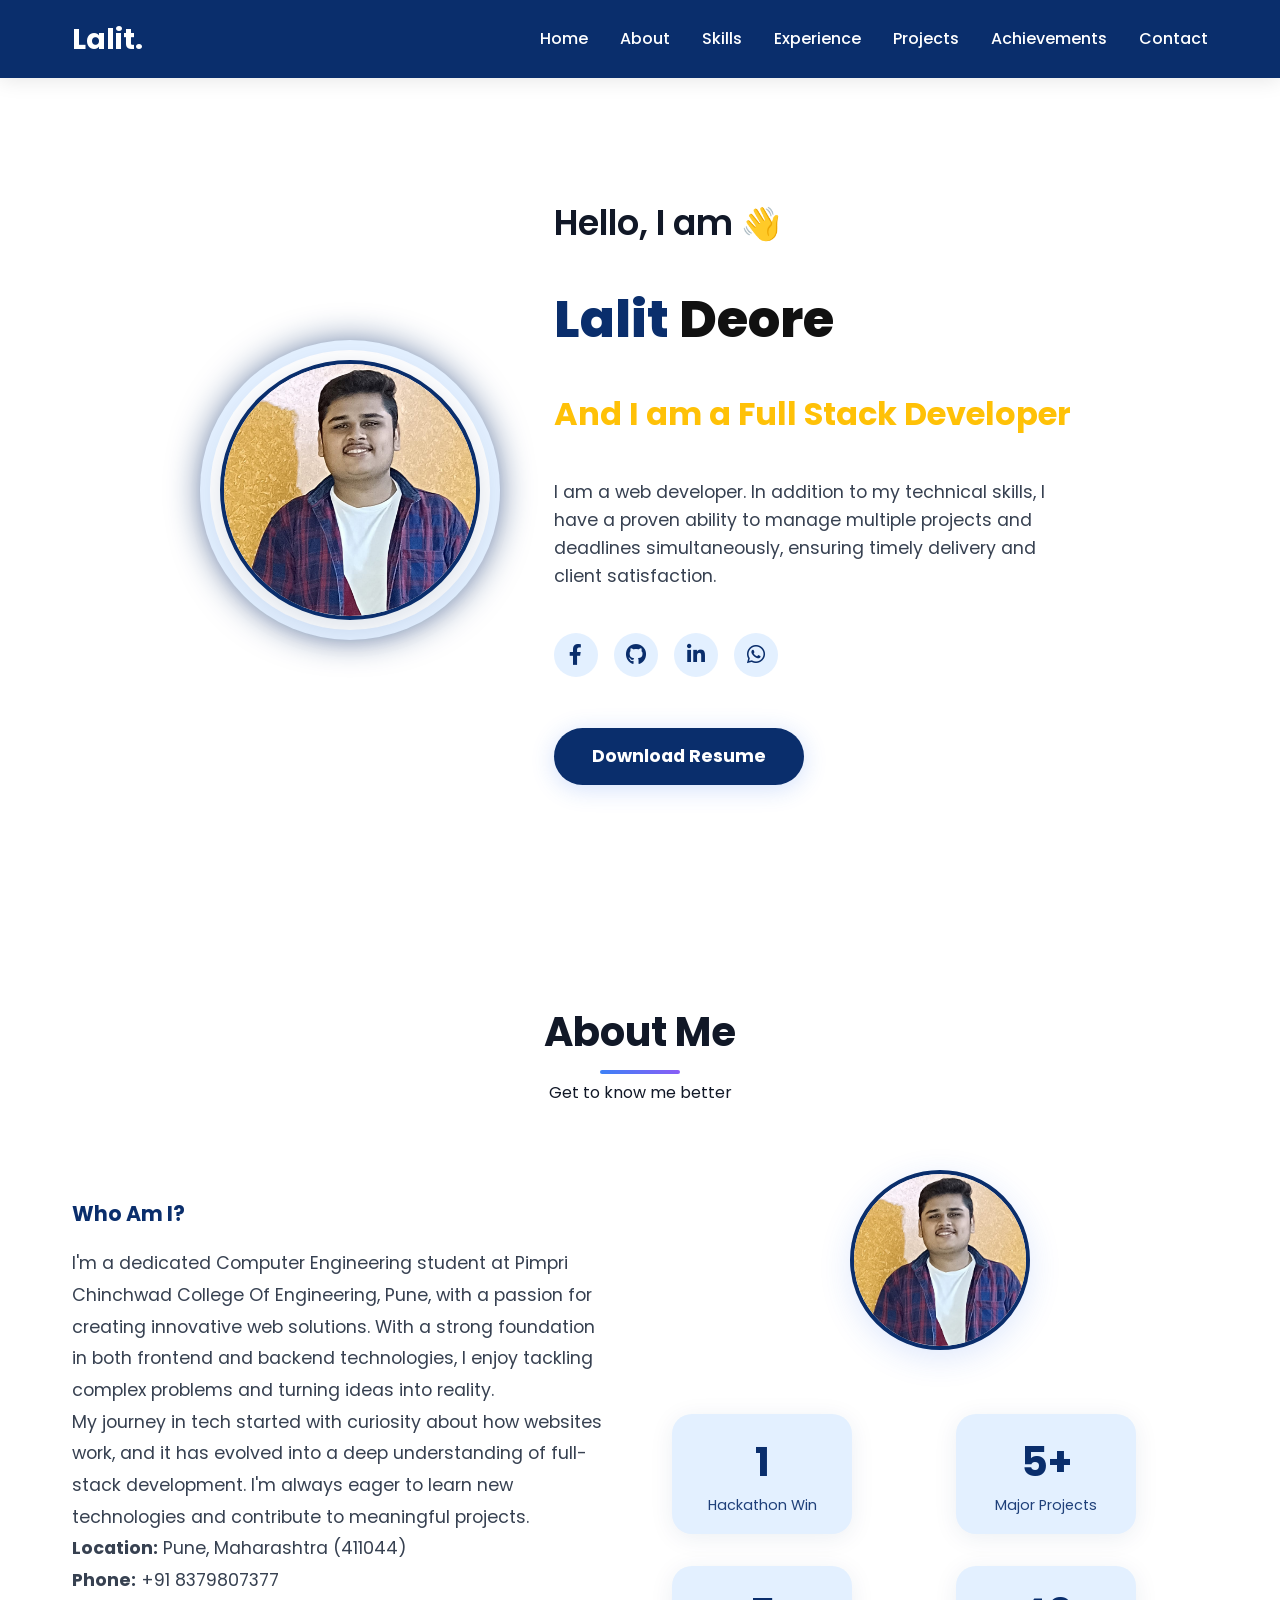
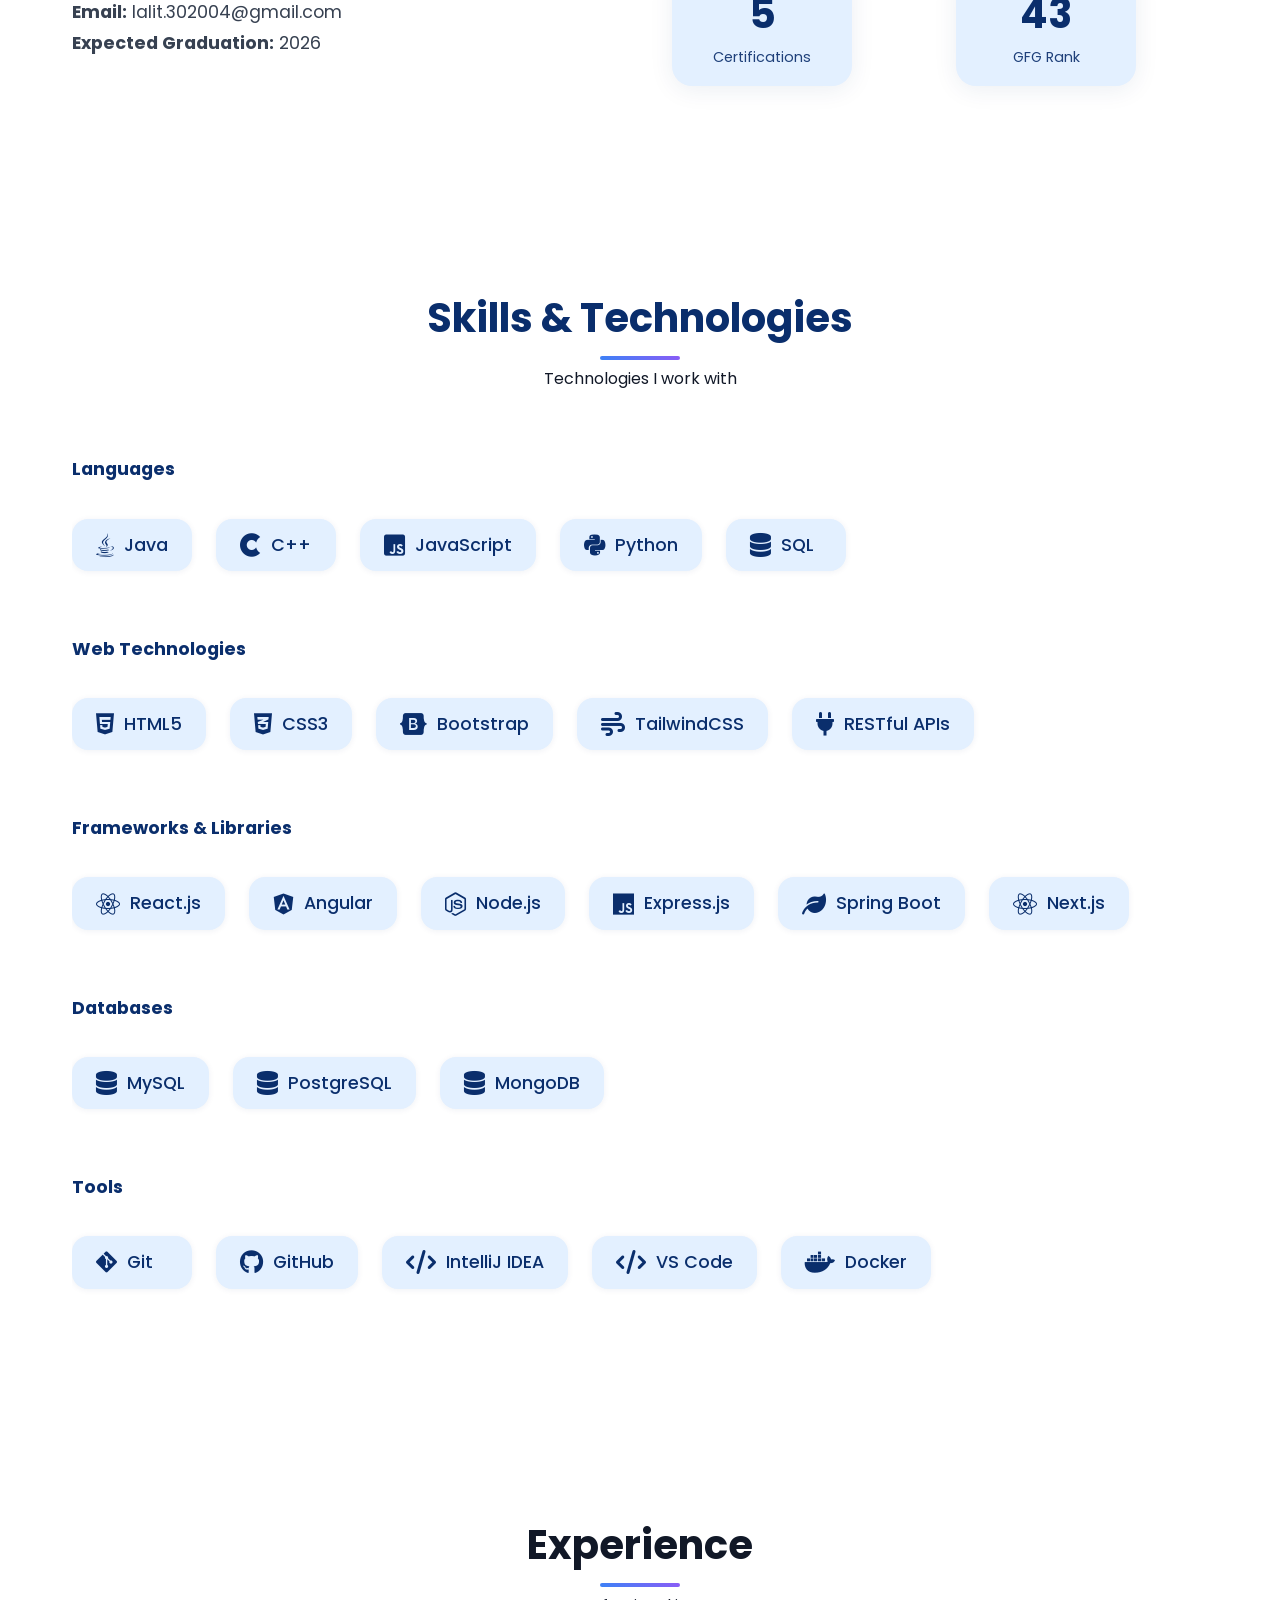
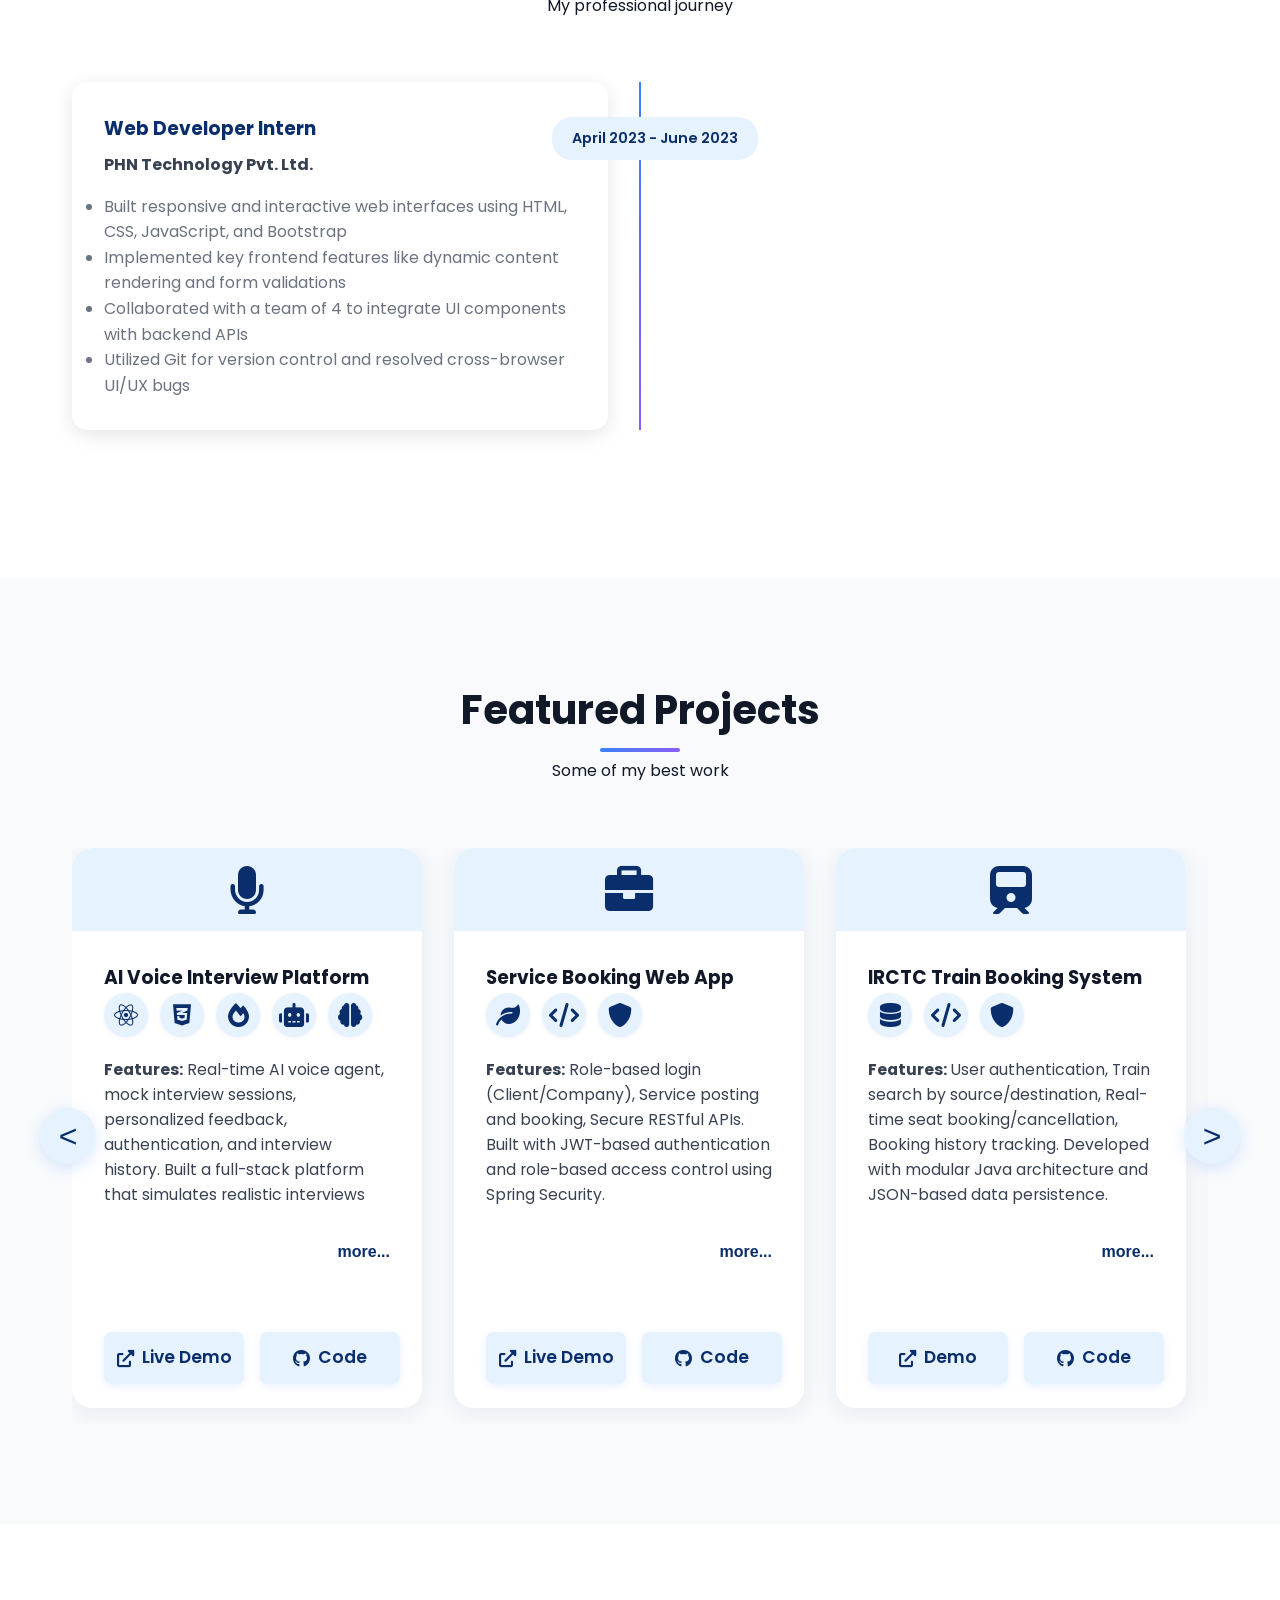
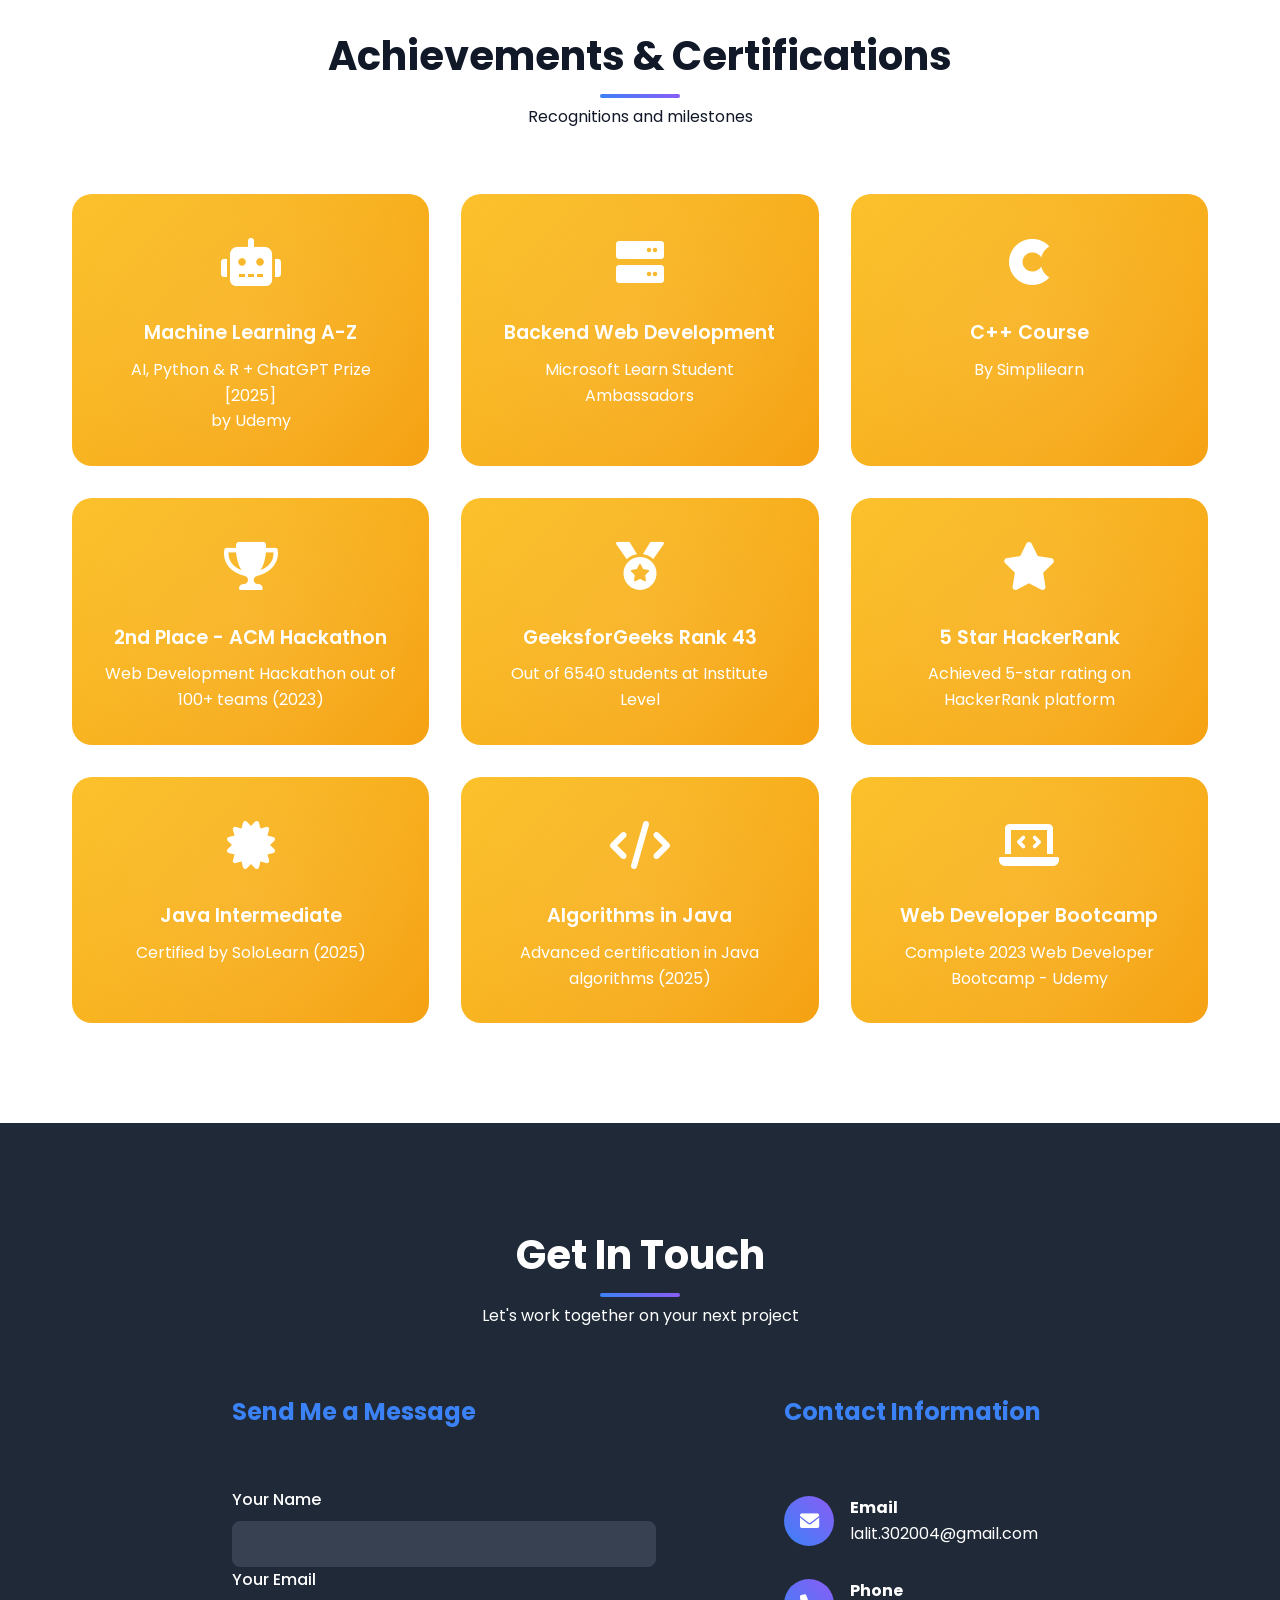
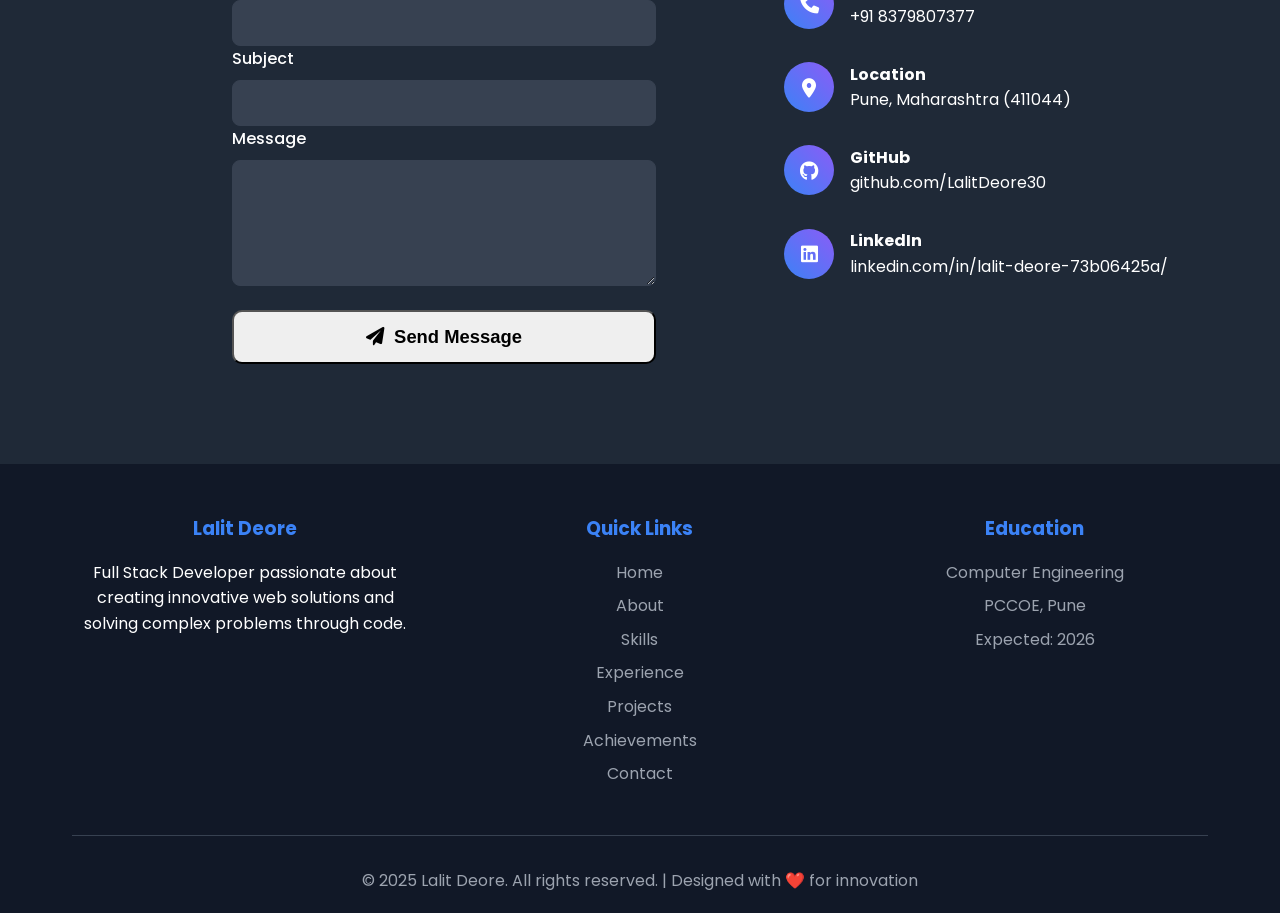
==== index.html @ 50da19d0 "Update index.html" ====
<!DOCTYPE html>
<html lang="en">
<head>
    <meta charset="UTF-8">
    <meta name="viewport" content="width=device-width, initial-scale=1.0">
    <title>Lalit Deore - Full Stack Developer</title>
    <link href="https://cdnjs.cloudflare.com/ajax/libs/font-awesome/6.0.0/css/all.min.css" rel="stylesheet">
    <link href="https://fonts.googleapis.com/css2?family=Poppins:wght@300;400;500;600;700&display=swap" rel="stylesheet">
    <style>
        :root {
            --primary-blue: #0a2e6c;
            --accent-gold: #FFC107;
            --bg-white: #fff;
            --text-dark: #111827;
            --text-gray: #374151;
            --card-shadow: 0 4px 24px rgba(10,46,108,0.08);
        }
        * {
            margin: 0;
            padding: 0;
            box-sizing: border-box;
        }

        body {
            font-family: 'Poppins', sans-serif;
            line-height: 1.6;
            background: var(--bg-white);
            min-height: 100vh;
            color: var(--text-dark);
        }

        /* Header & Navigation */
        .navbar {
            position: fixed;
            top: 0;
            width: 100vw !important;
            background: var(--primary-blue);
            backdrop-filter: blur(10px);
            z-index: 1000 !important;
            transition: all 0.3s ease;
            box-shadow: 0 2px 20px rgba(0,0,0,0.1);
            left: 0 !important;
            margin: 0 !important;
            padding: 0 !important;
        }

        .nav-container {
            max-width: 1200px;
            margin: 0 auto;
            padding: 1rem 2rem;
            display: flex;
            justify-content: space-between;
            align-items: center;
        }

        .logo {
            font-size: 1.8rem;
            font-weight: 700;
            color: var(--bg-white);
            text-decoration: none;
            transition: all 0.3s ease;
        }

        .logo:hover {
            transform: scale(1.05);
        }

        .nav-links {
            display: flex;
            list-style: none;
            gap: 2rem;
        }

        .nav-links a {
            text-decoration: none;
            color: var(--bg-white);
            font-weight: 500;
            transition: all 0.3s ease;
            position: relative;
        }

        .nav-links a:hover {
            color: var(--accent-gold);
        }

        .nav-links a::after {
            content: '';
            position: absolute;
            width: 0;
            height: 2px;
            bottom: -5px;
            left: 0;
            background: var(--accent-gold);
            transition: width 0.3s ease;
        }

        .nav-links a:hover::after {
            width: 100%;
        }

        .hamburger {
            display: none;
            flex-direction: column;
            cursor: pointer;
            gap: 4px;
            z-index: 1100 !important;
        }

        .hamburger span {
            width: 25px;
            height: 3px;
            background: var(--bg-white);
            transition: 0.3s;
        }

        /* Hero Section */
        .hero {
            background: var(--bg-white);
            min-height: 100vh;
            display: flex;
            align-items: center;
            justify-content: center;
            padding-top: 80px;
        }

        .hero-container {
            max-width: 1200px;
            margin: 0 auto;
            padding: 2rem;
            display: flex;
            flex-direction: row;
            gap: 4rem;
            align-items: center;
            justify-content: center;
        }

        .hero-img-glow {
            background: #fff;
            border-radius: 50%;
            box-shadow: 0 0 0 10px #e3f0ff, 0 0 40px 0 var(--primary-blue);
            padding: 10px;
            display: flex;
            align-items: center;
            justify-content: center;
        }

        .hero-img-glow img {
            width: 260px;
            height: 260px;
            border-radius: 50%;
            object-fit: cover;
            box-shadow: 0 8px 32px rgba(10,46,108,0.15);
            border: 4px solid var(--primary-blue);
            background: #fff;
        }

        .hero-content {
            min-width: 320px;
            max-width: 600px;
            display: flex;
            flex-direction: column;
            align-items: flex-start;
            justify-content: center;
            gap: 1.2rem;
        }

        .hero-content h2 {
            font-size: 2.2rem;
            font-weight: 600;
            color: var(--text-dark);
            margin-bottom: 0.5rem;
        }

        .hero-content h1 {
            font-size: 3.2rem;
            font-weight: 800;
            margin-bottom: 0.5rem;
            color: var(--primary-blue);
        }

        .hero-content .hero-role {
            font-size: 2rem;
            font-weight: 700;
            margin-bottom: 1.2rem;
            color: #FFC107;
            min-height: 2.5rem;
        }

        .hero-content p {
            font-size: 1.1rem;
            color: var(--text-gray);
            margin-bottom: 1.5rem;
            max-width: 500px;
        }

        .hero-social {
            display: flex;
            gap: 1rem;
            margin-bottom: 1.5rem;
        }

        .hero-social a {
            color: var(--primary-blue);
            background: #e3f0ff;
            border-radius: 50%;
            width: 44px;
            height: 44px;
            display: flex;
            align-items: center;
            justify-content: center;
            font-size: 1.3rem;
            transition: background 0.2s;
            text-decoration: none;
        }

        .hero-social a:hover {
            background: var(--accent-gold);
            color: var(--primary-blue);
        }

        .hero-content .resume-btn {
            display: inline-block;
            background: var(--primary-blue);
            color: #fff;
            font-weight: 700;
            font-size: 1.1rem;
            padding: 14px 38px;
            border-radius: 32px;
            box-shadow: 0 4px 24px #2563eb33;
            text-decoration: none;
            transition: background 0.2s;
            margin-top: 0.5rem;
        }

        .hero-content .resume-btn:hover {
            background: var(--accent-gold);
            color: var(--primary-blue);
        }

        @media (max-width: 900px) {
            .hero-container {
                flex-direction: column;
                gap: 2rem;
                padding-top: 100px;
                align-items: center;
            }
            .hero-img-glow img {
                width: 180px;
                height: 180px;
            }
            .hero-content {
            align-items: center;
                text-align: center;
            }
            .hero-content h1 {
                font-size: 2.2rem;
            }
        }

        /* About Section */
        .about {
            background: var(--bg-white);
            padding: 100px 0;
            position: relative;
        }

        .container {
            max-width: 1200px;
            margin: 0 auto;
            padding: 0 2rem;
        }

        .section-title {
            text-align: center;
            margin-bottom: 4rem;
        }

        .section-title h2 {
            font-size: 2.5rem;
            color: var(--text-dark);
            margin-bottom: 1rem;
            position: relative;
        }

        .section-title h2::after {
            content: '';
            width: 80px;
            height: 4px;
            background: linear-gradient(45deg, #3b82f6, #8b5cf6);
            position: absolute;
            bottom: -10px;
            left: 50%;
            transform: translateX(-50%);
            border-radius: 2px;
        }

        .about-grid {
            display: grid;
            grid-template-columns: 1fr 1fr;
            gap: 4rem;
            align-items: center;
        }

        .about-text {
            font-size: 1.1rem;
            line-height: 1.8;
            color: var(--text-gray);
        }

        .about-stats {
            display: grid;
            grid-template-columns: repeat(2, 1fr);
            gap: 2rem;
        }

        .stat-card {
            background: linear-gradient(135deg, #667eea 0%, #764ba2 100%);
            padding: 2rem;
            border-radius: 15px;
            color: white;
            text-align: center;
            transition: all 0.3s ease;
        }

        .stat-card:hover {
            transform: translateY(-5px);
            box-shadow: 0 15px 30px rgba(0,0,0,0.2);
        }

        .stat-number {
            font-size: 2.5rem;
            font-weight: 700;
            display: block;
        }

        .stat-label {
            font-size: 0.9rem;
            opacity: 0.9;
        }

        /* Skills Section */
        .skills {
            background: #f8fafc;
            padding: 100px 0;
        }

        .skills-grid {
            display: grid;
            grid-template-columns: repeat(auto-fit, minmax(250px, 1fr));
            gap: 2rem;
            margin-top: 3rem;
        }

        .skill-category {
            background: white;
            padding: 2rem;
            border-radius: 15px;
            box-shadow: 0 5px 20px rgba(0,0,0,0.08);
            transition: all 0.3s ease;
        }

        .skill-category:hover {
            transform: translateY(-5px);
            box-shadow: 0 15px 40px rgba(0,0,0,0.12);
        }

        .skill-category h3 {
            color: var(--primary-blue);
            margin-bottom: 1.5rem;
            font-size: 1.3rem;
            display: flex;
            align-items: center;
            gap: 10px;
        }

        .skill-list {
            display: flex;
            flex-wrap: wrap;
            gap: 8px;
        }

        .skill-tag {
            background: linear-gradient(135deg, #667eea 0%, #764ba2 100%);
            color: white;
            padding: 8px 16px;
            border-radius: 20px;
            font-size: 0.9rem;
            font-weight: 500;
        }

        /* Experience Section */
        .experience {
            background: var(--bg-white);
            padding: 100px 0;
        }

        .timeline {
            position: relative;
            margin-top: 3rem;
        }

        .timeline::before {
            content: '';
            position: absolute;
            left: 50%;
            top: 0;
            bottom: 0;
            width: 2px;
            background: linear-gradient(to bottom, #3b82f6, #8b5cf6);
            transform: translateX(-50%);
        }

        .timeline-item {
            position: relative;
            margin-bottom: 3rem;
            width: calc(50% - 2rem);
        }

        .timeline-item:nth-child(odd) {
            left: 0;
            text-align: right;
        }

        .timeline-item:nth-child(even) {
            left: calc(50% + 2rem);
        }

        .timeline-content {
            background: var(--bg-white);
            padding: 2rem;
            border-radius: 15px;
            box-shadow: 0 5px 20px rgba(0,0,0,0.1);
            position: relative;
            transition: all 0.3s ease;
        }

        .timeline-content:hover {
            transform: translateY(-5px);
            box-shadow: 0 15px 40px rgba(0,0,0,0.15);
        }

        .timeline-date {
            position: absolute;
            top: 2.2rem;
            transform: none;
            z-index: 1;
            background: #e6f2fd;
            color: var(--primary-blue);
            padding: 10px 20px;
            border-radius: 20px;
            font-weight: 600;
            font-size: 0.9rem;
            white-space: nowrap;
        }

        .timeline-item:nth-child(odd) .timeline-date {
            right: -150px;
        }

        .timeline-item:nth-child(even) .timeline-date {
            left: -150px;
        }

        /* Projects Section */
        .projects {
            background: #f8fafc;
            padding: 100px 0;
        }

        .projects-carousel {
            position: relative;
            margin-top: 3rem;
        }

        .project-cards {
            display: flex;
            gap: 2rem;
            overflow-x: auto;
            scroll-snap-type: x mandatory;
            padding-bottom: 1rem;
            align-items: stretch;
            scrollbar-width: thin;
        }
        .project-card, .card {
            display: inline-flex;
            vertical-align: top;
        }
        .project-card {
            min-width: 350px;
            max-width: 350px;
            min-height: 480px;
            max-height: 480px;
            background: #fff;
            border-radius: 20px;
            overflow: hidden;
            box-shadow: var(--card-shadow);
            transition: all 0.3s ease;
            scroll-snap-align: start;
            display: flex;
            flex-direction: column;
            justify-content: flex-start;
            align-items: stretch;
        }
        .project-header {
            background: #e3f0ff;
            display: flex;
            align-items: center;
            justify-content: center;
            height: 90px;
            width: 100%;
        }
        .project-header i {
            font-size: 3rem;
            color: #0a2e6c;
        }
        .project-content {
            flex: 1;
            padding: 2rem 2rem 1.5rem 2rem;
            display: flex;
            flex-direction: column;
            justify-content: flex-start;
        }
        .project-content h3 {
            color: #111827;
            margin-bottom: 1rem;
            font-size: 1.3rem;
            font-weight: 700;
        }
        .project-tech {
            display: flex;
            flex-wrap: wrap;
            gap: 8px;
            margin-bottom: 1rem;
        }
        .tech-tag {
            background: #e6f2fd ;
            color: var(--primary-blue);;
            padding: 6px 16px;
            border-radius: 12px;
            font-size: 0.95rem;
            font-weight: 500;
            display: flex;
            align-items: center;
            gap: 6px;
            border: none;
        }
        .project-features {
            color: #374151;
            font-size: 0.98rem;
            line-height: 1.6;
            margin-bottom: 1.5rem;
        }
        .project-links {
            display: flex;
            gap: 1rem;
            margin-top: auto;
        }
        .project-link {
            min-width: 140px !important;
            text-align: center !important;
            justify-content: center !important;
            padding: 12px 0 !important;
            font-size: 1.08rem !important;
            background: #e6f2fd;
            color: var(--primary-blue);
            text-decoration: none;
            border-radius: 8px;
            font-size: 1rem;
            font-weight: 600;
            display: flex;
            align-items: center;
            gap: 8px;
            border: none;
            box-shadow: 0 2px 8px #4f8cff22;
            transition: background 0.2s, color 0.2s;
        }
        .project-link:hover {
            background: linear-gradient(90deg, #8f5cff 0%, #4f8cff 100%);
            color: #fff;
        }
        .carousel-btn {
            position: absolute;
            top: 50%;
            transform: translateY(-50%);
            background: #e6f2fd;
            color: var(--primary-blue);
            border: none;
            border-radius: 50%;
            width: 56px;
            height: 56px;
            font-size: 2rem;
            cursor: pointer;
            z-index: 2;
            box-shadow: 0 4px 16px #4f8cff33;
            transition: background 0.2s, color 0.2s, box-shadow 0.2s;
            display: flex;
            align-items: center;
            justify-content: center;
        }
        .carousel-btn.left {
            left: -32px;
        }
        .carousel-btn.right {
            right: -32px;
        }
        .carousel-btn:hover {
            background: linear-gradient(90deg, #8f5cff 0%, #4f8cff 100%);
            color: #fff;
            box-shadow: 0 8px 24px #4f8cff44;
        }
        /* Achievements Section */
        .achievements {
            background: var(--bg-white);
            padding: 100px 0;
        }

        .achievements-grid {
            display: grid;
            grid-template-columns: repeat(auto-fit, minmax(300px, 1fr));
            gap: 2rem;
            margin-top: 3rem;
        }

        .achievement-card {
            background: linear-gradient(135deg, #fbbf24, #f59e0b);
            padding: 2rem;
            border-radius: 20px;
            color: white;
            text-align: center;
            transition: all 0.3s ease;
            position: relative;
            overflow: hidden;
        }

        .achievement-card::before {
            content: '';
            position: absolute;
            top: -50%;
            left: -50%;
            width: 200%;
            height: 200%;
            background: radial-gradient(circle, rgba(255,255,255,0.1) 0%, transparent 70%);
            animation: shimmer 3s infinite;
        }

        .achievement-card:hover {
            transform: translateY(-10px);
            box-shadow: 0 20px 40px rgba(0,0,0,0.2);
        }

        .achievement-icon {
            font-size: 3rem;
            margin-bottom: 1rem;
        }

        .achievement-title {
            font-size: 1.2rem;
            font-weight: 600;
            margin-bottom: 0.5rem;
        }

        /* Contact Section */
        .contact {
            background: #1f2937;
            padding: 100px 0;
            color: white;
        }

        .contact-grid {
            display: grid;
            grid-template-columns: 1fr 1fr;
            gap: 8rem;
            margin-top: 3rem;
            margin-left: 10rem;
        }

        .contact-info {
            display: flex;
            flex-direction: column;
            gap: 2rem;
        }

        .contact-item {
            display: flex;
            align-items: center;
            gap: 1rem;
        }

        .contact-icon {
            width: 50px;
            height: 50px;
            background: linear-gradient(45deg, #3b82f6, #8b5cf6);
            border-radius: 50%;
            display: flex;
            align-items: center;
            justify-content: center;
            font-size: 1.2rem;
        }

        .contact-form {
            display: flex;
            flex-direction: column;
            gap: 1.5rem;
        }

        .form-group {
            display: flex;
            flex-direction: column;
            gap: 0.5rem;
        }

        .form-group label {
            font-weight: 500;
        }

        .form-group input,
        .form-group textarea {
            padding: 12px 16px;
            border: 1px solid #374151;
            border-radius: 8px;
            background: #374151;
            color: white;
            font-family: inherit;
        }

        .form-group input:focus,
        .form-group textarea:focus {
            outline: none;
            border-color: #3b82f6;
        }

        /* Footer */
        .footer {
            background: #111827;
            padding: 50px 0 20px;
            color: white;
            text-align: center;
        }

        .footer-content {
            display: grid;
            grid-template-columns: repeat(auto-fit, minmax(250px, 1fr));
            gap: 3rem;
            margin-bottom: 3rem;
        }

        .footer-section h3 {
            margin-bottom: 1rem;
            color: #3b82f6;
        }

        .footer-links {
            display: flex;
            flex-direction: column;
            gap: 0.5rem;
        }

        .footer-links a {
            color: #9ca3af;
            text-decoration: none;
            transition: color 0.3s ease;
        }

        .footer-links a:hover {
            color: #3b82f6;
        }

        .footer-bottom {
            border-top: 1px solid #374151;
            padding-top: 2rem;
            color: #9ca3af;
        }

        /* Animations */
        @keyframes slideInLeft {
            from {
                opacity: 0;
                transform: translateX(-100px);
            }
            to {
                opacity: 1;
                transform: translateX(0);
            }
        }

        @keyframes slideInRight {
            from {
                opacity: 0;
                transform: translateX(100px);
            }
            to {
                opacity: 1;
                transform: translateX(0);
            }
        }

        @keyframes float {
            0%, 100% { transform: translateY(0px); }
            50% { transform: translateY(-20px); }
        }

        @keyframes shimmer {
            0% { transform: translateX(-100%); }
            100% { transform: translateX(100%); }
        }

        /* Responsive Design */
        @media (max-width: 768px) {
            /* Contact section: form above and below info */
            .contact-grid {
                display: flex ;
                flex-direction: column ;
                gap: 2rem ;
                margin-left: 0rem;
            }
            .contact-form {
                order: 1;
            }
            .contact-info {
                order: 2;
            }
            .contact-form:last-child {
                order: 3;
            }
            /* Achievements/certifications: swipeable carousel, one card visible, no auto-scroll */
            .achievements-grid {
                overflow-x: auto !important;
                scroll-snap-type: x mandatory !important;
                -webkit-overflow-scrolling: touch !important;
                animation: none !important;
                justify-content: center !important;
                padding-left: 7.5vw !important;
                padding-right: 7.5vw !important;
            }
            .achievement-card {
                min-width: 85vw !important;
                max-width: 85vw !important;
                min-height: 440px !important;
                max-height: 600px !important;
                margin-right: 0 !important;
                white-space: normal !important;
                word-break: break-word !important;
                display: flex !important;
                flex-direction: column !important;
                justify-content: center !important;
                align-items: center !important;
                scroll-snap-align: center !important;
            }
            .achievement-card:last-child {
                margin-right: 0 !important;
            }
            .achievements-carousel-btn {
                display: flex !important;
                position: absolute !important;
                top: 50% !important;
                transform: translateY(-50%) !important;
                background: #e6f2fd !important;
                color: var(--primary-blue) !important;
                border: none !important;
                border-radius: 50% !important;
                width: 48px !important;
                height: 48px !important;
                font-size: 2rem !important;
                cursor: pointer !important;
                z-index: 2 !important;
                box-shadow: 0 4px 16px #4f8cff33 !important;
                align-items: center !important;
                justify-content: center !important;
            }
            .achievements-carousel-btn.left { left: 8px !important; }
            .achievements-carousel-btn.right { right: 8px !important; }
            /* Contact: only one form */
            .contact-form:last-child {
                display: none ;
            }
            /* Skills/tech stack: badges wrap, no carousel, no overlap, clean style */
            .skills .container > div {
                display: block ;
            }
            .techstack-row {
                display: grid !important;
                grid-template-columns: repeat(3, 1fr) !important;
                gap: 0.5rem !important;
                padding: 0.5rem 0 !important;
                width: 100% !important;
                overflow-x: unset !important;
                white-space: normal !important;
                justify-content: unset !important;
                align-items: stretch !important;
            }
            .tech-badge {
                min-width: 0 ;
                max-width: 100% ;
                box-sizing: border-box ;
            }
            /* Experience: date above card */
            .timeline-item {
                display: flex ;
                flex-direction: column ;
                align-items: flex-start ;
                width: 100% ;
                left: 0 ;
                text-align: left ;
                margin-bottom: 2rem ;
                position: static ;
            }
            .timeline-date {
                order: 1;
                margin-bottom: 0.5rem ;
                position: static ;
                text-align: left ;
                display: block ;
            }
            .timeline-content {
                order: 2;
                text-align: left ;
                position: static ;
                margin-bottom: 0.5rem ;
                width: 100% ;
            }
            .timeline::before {
                display: none ;
            }
            /* Skills/tech stack: badges wrap, no horizontal scroll */
            .techstack-row {
                display: flex ;
                flex-wrap: wrap ;
                gap: 0.5rem ;
                padding: 0.5rem 0 ;
                width: 100% ;
                overflow-x: visible ;
                white-space: normal ;
            }
            .tech-badge {
                min-width: 90px ;
                max-width: 120px ;
                padding: 8px 10px ;
                font-size: 0.95rem ;
                text-align: center ;
                white-space: nowrap ;
            }
            /* Hide carousel buttons on mobile */
            .carousel-btn {
                display: none ;
            }
            .project-cards, .achievements-grid {
                overflow-x: auto ;
                -webkit-overflow-scrolling: touch;
                scroll-snap-type: x mandatory;
            
            }
            .project-card, .card, .achievement-card {
                min-width: 85vw ;
                max-width: 85vw ;
                display: inline-block ;
                margin-right: 1rem;
                scroll-snap-align: start;
            }
            /* Achievements auto-scroll */
            .achievements-grid {
                animation: achievements-scroll 30s linear infinite;
            }
            @keyframes achievements-scroll {
                0% { transform: translateX(0); }
                100% { transform: translateX(-50%); }
            }
            /* Navbar hamburger */
            .hamburger {
                display: flex ;
            }
            .nav-links {
                position: fixed;
                top: 100%;
                left: 0;
                width: 100%;
                background: #0a2e6c !important;
                color: #fff !important;
                box-shadow: 0 8px 24px rgba(0,0,0,0.18);
                backdrop-filter: blur(10px);
                flex-direction: column;
                padding: 2rem;
                transform: translateY(-100vh);
                transition: transform 0.3s ease;
                z-index: 1001;
            }
            .nav-links.active {
                transform: translateY(0);
            }
            .nav-links a {
                color: #fff !important;
                font-weight: 600;
                font-size: 1.2rem;
                margin-bottom: 1.2rem;
            }
            .nav-links a:hover {
                color: #FFC107 !important;
            }
            .hamburger span {
                background: #fff !important;
            }
            /* Tech stack horizontal scroll */
            .techstack-row {
                overflow-x: auto ;
                flex-wrap: nowrap ;
                gap: 0.7rem;
                padding: 1rem 0;
                scrollbar-width: thin;
            }
            .tech-badge {
                min-width: 70px;
                padding: 8px 10px;
                font-size: 0.95rem;
            }
            .project-card, .card {
                width: 95vw !important;
                min-width: 95vw !important;
                max-width: 95vw !important;
                margin: 0 auto 1.2rem auto !important;
            }
            .container {
                width: 100vw !important;
                max-width: 100vw !important;
                padding: 0 0.5rem !important;
                box-sizing: border-box !important;
            }
            .project-card, .card {
                width: 100% !important;
                min-width: unset !important;
                max-width: 100% !important;
                min-height: 420px !important;
                box-sizing: border-box !important;
                margin: 0 0 1.2rem 0 !important;
                padding: 1.2rem 1rem !important;
            }
            .project-content h3 {
                font-size: 1.1rem !important;
            }
            .project-features, .project-content p {
                font-size: 0.98rem !important;
            }
            .project-link, .btn.btn-primary {
                font-size: 1rem !important;
                padding: 12px 0 !important;
            }
            .project-cards {
                display: flex !important;
                overflow-x: auto !important;
                scroll-snap-type: x mandatory !important;
                -webkit-overflow-scrolling: touch !important;
                gap: 0 !important;
                padding-bottom: 1rem !important;
            }
            .project-card, .card {
                min-width: 100vw !important;
                max-width: 100vw !important;
                width: 100vw !important;
                scroll-snap-align: center !important;
                margin: 0 !important;
                box-sizing: border-box !important;
            }
            .tech-badge {
                white-space: normal !important;
                word-break: break-word !important;
                text-overflow: unset !important;
                height: auto !important;
                line-height: 1.2 !important;
                display: flex !important;
                align-items: center !important;
                justify-content: center !important;
            }
            .achievement-card {
                margin-right: 1.2rem !important;
            }
            .achievement-card:last-child {
                margin-right: 0 !important;
            }
        }

        /* Scroll animations */
        .animate-on-scroll {
            opacity: 0;
            transform: translateY(50px);
            transition: all 0.6s ease;
        }

        .animate-on-scroll.animated {
            opacity: 1;
            transform: translateY(0);
        }
        /* Animated waving hand */
        .wave-hand {
                display: inline-block;
            animation: wave 1.5s infinite;
            transform-origin: 70% 70%;
        }
        @keyframes wave {
            0% { transform: rotate(0deg); }
            10% { transform: rotate(14deg); }
            20% { transform: rotate(-8deg); }
            30% { transform: rotate(14deg); }
            40% { transform: rotate(-4deg); }
            50% { transform: rotate(10deg); }
            60% { transform: rotate(0deg); }
            100% { transform: rotate(0deg); }
        }
        /* Skills Techstack Horizontal */
        .techstack-row {
            display: flex;
            overflow-x: auto;
            gap: 1.5rem;
            padding: 1.5rem 0;
            scrollbar-width: thin;
        }
        .tech-badge {
            display: flex;
            align-items: center;
            gap: 10px;
            background: #f7fafd;
            border-radius: 16px;
            padding: 12px 24px;
            box-shadow: 0 1px 6px #0a2e6c11;
            font-size: 1.1rem;
            font-weight: 500;
            color: var(--primary-blue);
            white-space: nowrap;
            min-width: 120px;
        }
        .tech-badge i {
            font-size: 1.5rem;
        }
        @media (max-width: 900px) {
            .hero {
                flex-direction: column;
                padding-top: 100px;
            }
            .hero-img-glow img {
                width: 180px;
                height: 180px;
            }
            .project-card {
                min-width: 90vw;
                max-width: 90vw;
            }
        }
        @media (max-width: 600px) {
            .techstack-row {
                gap: 0.7rem;
                padding: 1rem 0;
            }
            .tech-badge {
                padding: 8px 12px;
                font-size: 0.95rem;
                min-width: 90px;
            }
        }
        .card-header {
            background: #e6f2fd;
            display: flex;
            align-items: center;
            justify-content: center;
            height: 100px;
            width: 100%;
            border-top-left-radius: 20px;
            border-top-right-radius: 20px;
        }
        .card-header i {
            font-size: 3rem;
            color: #0a2e6c;
        }
        .card-content {
            flex: 1;
            padding: 2rem 2rem 1.5rem 2rem;
            display: flex;
            flex-direction: column;
            justify-content: flex-start;
            position: relative;
        }
        .card {
            min-width: 350px;
            max-width: 350px;
            min-height: 560px;
            max-height: 560px;
            background: #fff;
            border-radius: 20px;
            overflow: hidden;
            box-shadow: var(--card-shadow);
            transition: all 0.3s ease;
            scroll-snap-align: start;
            display: flex;
            flex-direction: column;
            justify-content: flex-start;
            align-items: stretch;
            position: relative;
        }
        .card-content {
            display: flex;
            flex-direction: column;
            flex: 1 1 auto;
            height: 100%;
        }
        .project-tech {
            display: flex;
            flex-wrap: wrap;
            gap: 12px;
            margin-bottom: 1.2rem;
        }
        .tech-icon-circle {
            width: 44px;
            height: 44px;
            background: #e6f2fd;
            border-radius: 50%;
            display: flex;
            align-items: center;
            justify-content: center;
            font-size: 1.5rem;
            color: #0a2e6c;
            box-shadow: 0 1px 4px #0a2e6c11;
            position: relative;
            cursor: pointer;
        }
        .tech-icon-circle:hover .tech-tooltip {
            opacity: 1;
            pointer-events: auto;
            transform: translate(-50%, -120%) scale(1);
        }
        .tech-tooltip {
            position: absolute;
            left: 50%;
            bottom: 100%;
            transform: translate(-50%, -100%) scale(0.95);
            background: #0a2e6c;
            color: #fff;
            padding: 5px 14px;
            border-radius: 8px;
            font-size: 0.95rem;
            white-space: nowrap;
            opacity: 0;
            pointer-events: none;
            transition: opacity 0.15s, transform 0.15s;
            z-index: 10;
        }
        .project-features {
            flex: 1 1 auto;
            overflow: hidden;
            text-overflow: ellipsis;
            display: -webkit-box;
            -webkit-line-clamp: 7;
            -webkit-box-orient: vertical;
            min-height: 5em;
            margin-bottom: 1.2rem;
            max-height: 10em;
        }
        .card .project-links {
            margin-top: auto;
            display: flex;
            gap: 1rem;
        }
        .show-more {
            background: none;
            border: none;
            color: #4f8cff;
            font-weight: 600;
            cursor: pointer;
            margin-top: 10px;
            align-self: flex-start;
            font-size: 1rem;
            display: block;
        }
        .card.collapsed .card-content {
            max-height: 180px;
            overflow: hidden;
        }
        .card .show-more {
            background: none;
            border: none;
            color: var(--primary-blue);
            font-weight: 600;
            cursor: pointer;
            margin-top: 10px;
            align-self: flex-end;
            font-size: 1rem;
        }
        .stat-card {
            background: #e6f2fd ;
            color: #0a2e6c ;
            border-radius: 20px;
            min-width: 180px;
            min-height: 120px;
            max-width: 180px;
            max-height: 120px;
            display: flex;
            flex-direction: column;
            align-items: center;
            justify-content: center;
            box-shadow: var(--card-shadow);
        }
        .modal-overlay {
            position: fixed;
            top: 0; left: 0; right: 0; bottom: 0;
            background: rgba(10,46,108,0.18);
            z-index: 9999;
            display: flex;
            align-items: center;
            justify-content: center;
            transition: opacity 0.2s;
        }
        .modal {
            background: #fff;
            border-radius: 20px;
            box-shadow: 0 8px 40px #0a2e6c33;
            max-width: 500px;
            width: 90vw;
            max-height: 90vh;
            overflow-y: auto;
            padding: 2.5rem 2rem 2rem 2rem;
            position: relative;
            animation: modalIn 0.2s;
        }
        @keyframes modalIn {
            from { transform: scale(0.95); opacity: 0; }
            to { transform: scale(1); opacity: 1; }
        }
        .modal-close {
            position: absolute;
            top: 18px;
            right: 22px;
            font-size: 2rem;
            color: #0a2e6c;
            background: none;
            border: none;
            cursor: pointer;
            font-weight: 700;
            z-index: 2;
            transition: color 0.2s;
        }
        .modal-close:hover {
            color: #8f5cff;
        }
        .contact-form .btn.btn-primary {
            width: 100%;
            margin: 24px 0 0 0;
            padding: 14px 0;
            text-align: center;
            border-radius: 10px;
            display: flex;
            align-items: center;
            justify-content: center;
            gap: 10px;
            font-size: 1.15rem;
            font-weight: 700;
        }
        @media (max-width: 768px) {
            /* Achievements/certifications vertical, auto-scroll upward */
            .achievements-grid {
                display: flex ;
                flex-direction: column ;
                gap: 1.2rem ;
                animation: achievements-vertical-scroll 30s linear infinite;
                overflow-y: auto ;
                overflow-x: hidden ;
                height: 350px;
                max-height: 60vw;
            }
            @keyframes achievements-vertical-scroll {
                0% { transform: translateY(0); }
                100% { transform: translateY(-50%); }
            }
            .achievement-card {
                min-width: 90vw ;
                max-width: 90vw ;
                margin: 0 auto ;
            }
            /* About section order and alignment */
            .about .section-title h2 {
                text-align: center ;
                margin-bottom: 1.2rem ;
            }
            .about-grid {
                display: flex ;
                flex-direction: column ;
                align-items: center ;
                gap: 1.5rem ;
            }
            .about-stats {
                order: 2;
                margin-bottom: 1.5rem;
            }
            
            .about-stats img {
                display: block;
                margin: 0 auto 1.2rem auto ;
            }
            .about-text {
                order: 3;
                text-align: left ;
                width: 100%;
                max-width: 95vw;
            }
            .about-text h3 {
                text-align: center ;
                margin-bottom: 1.2rem ;
            }
            /* Hero section mobile layout */
            .hero-container {
                flex-direction: column ;
                align-items: center ;
                gap: 1.5rem ;
                padding-top: 80px ;
            }
            .hero-img-glow {
                order: 1;
                margin-bottom: 1.2rem ;
            }
            .hero-content {
                order: 2;
                align-items: flex-start ;
                text-align: left ;
                width: 100%;
                max-width: 95vw;
            }
            .hero-content h1, .hero-content h2 {
                text-align: center ;
                width: 100%;
            }
            .hero-content .hero-role {
                text-align: left ;
                width: 100%;
            }
            .hero-content p {
                text-align: left ;
                width: 100%;
            }
            .hero-social {
                margin-bottom: 1.2rem ;
                justify-content: flex-start ;
            }
            .hero-content .resume-btn {
                margin-top: 1.2rem ;
                width: 100%;
                text-align: center ;
                display: block ;
            }
            /* Tech stack as table */
            .skills .container > div {
                display: block ;
            }
            .techstack-row {
                display: table-row ;
                overflow-x: auto ;
                flex-wrap: nowrap ;
                gap: 0.5rem ;
                padding: 0.5rem 0 ;
                width: 100% ;
            }
            .tech-badge {
                display: table-cell ;
                min-width: 90px ;
                max-width: 120px ;
                padding: 8px 10px ;
                font-size: 0.95rem ;
                text-align: center ;
                white-space: nowrap ;
            }
        }
        html, body {
          margin: 0 !important;
          padding: 0 !important;
        }
        .navbar {
          left: 0 !important;
          top: 0 !important;
          width: 100vw !important;
          margin: 0 !important;
          padding: 0 !important;
          position: fixed !important;
          z-index: 1000 !important;
        }
        .hamburger {
          z-index: 1100 !important;
        }
        @media (max-width: 768px) {
          .navbar, .nav-container, body, html {
            width: 100vw !important;
            max-width: 100vw !important;
            margin: 0 !important;
            padding: 0 !important;
            overflow-x: hidden !important;
          }
          .nav-container {
            padding: 1rem 0.5rem !important;
          }
        }
    </style>
</head>
<body>
    <!-- Navigation -->
    <nav class="navbar">
        <div class="nav-container">
            <a href="#home" class="logo">Lalit.</a>
            <ul class="nav-links">
                <li><a href="#home">Home</a></li>
                <li><a href="#about">About</a></li>
                <li><a href="#skills">Skills</a></li>
                <li><a href="#experience">Experience</a></li>
                <li><a href="#projects">Projects</a></li>
                <li><a href="#achievements">Achievements</a></li>
                <li><a href="#contact">Contact</a></li>
            </ul>
            <div class="hamburger" onclick="toggleMenu()">
                <span></span>
                <span></span>
                <span></span>
            </div>
        </div>
    </nav>

    <!-- Hero Section -->
    <section id="home" class="hero">
        <div class="hero-container">
    <!-- Left: Image -->
    <div class="hero-img-glow">
      <img src="lalit.jpeg" alt="Lalit Deore" />
    </div>
    <!-- Right: Text -->
            <div class="hero-content">
      <h2>Hello, I am <span class="wave-hand" style="font-size: 2rem;">👋</span></h2>
      <h1 id="hero-name"><span style="color: var(--primary-blue);">Lalit</span> <span style="color: #111;">Deore</span></h1>
      <h2 id="hero-role" class="hero-role"></h2>
      <p>I am a web developer. In addition to my technical skills, I have a proven ability to manage multiple projects and deadlines simultaneously, ensuring timely delivery and client satisfaction.</p>
      <div class="hero-social">
        <a href="#" target="_blank"><i class="fab fa-facebook-f"></i></a>
        <a href="https://github.com/LalitDeore30" target="_blank"><i class="fab fa-github"></i></a>
        <a href="https://www.linkedin.com/in/lalit-deore-73b06425a/" target="_blank"><i class="fab fa-linkedin-in"></i></a>
        <a href="#" target="_blank"><i class="fab fa-whatsapp"></i></a>
                </div>
      <a href="https://drive.google.com/file/d/141a9Sx9f1WGkvm-PLs0Eod9-Cxi-klVu/view?usp=sharing" class="resume-btn">Download Resume</a>
            </div>
        </div>
    </section>

    <!-- About Section -->
    <section id="about" class="about animate-on-scroll">
        <div class="container">
            <div class="section-title">
                <h2>About Me</h2>
                <p>Get to know me better</p>
            </div>
            <div class="about-grid">
                <div class="about-text">
                    <h3 style="color: var(--primary-blue); margin-bottom: 1rem;">Who Am I?</h3>
                    <p>I'm a dedicated Computer Engineering student at Pimpri Chinchwad College Of Engineering, Pune, with a passion for creating innovative web solutions. With a strong foundation in both frontend and backend technologies, I enjoy tackling complex problems and turning ideas into reality.</p>
                    <p>My journey in tech started with curiosity about how websites work, and it has evolved into a deep understanding of full-stack development. I'm always eager to learn new technologies and contribute to meaningful projects.</p>
                    <p><strong>Location:</strong> Pune, Maharashtra (411044)</p>
                    <p><strong>Phone:</strong> +91 8379807377</p>
                    <p><strong>Email:</strong> lalit.302004@gmail.com</p>
                    <p><strong>Expected Graduation:</strong> 2026</p>
                </div>
                <div class="about-stats" style="display: flex; flex-direction: column; align-items: center; gap: 2rem;">
                    <img src="lalit.jpeg" alt="Lalit Deore" style="width: 180px; height: 180px; border-radius: 50%; border: 4px solid var(--primary-blue); box-shadow: 0 8px 32px rgba(37,99,235,0.15); object-fit: cover; background: #fff; margin-bottom: 2rem;" />
                    <div style="display: grid; grid-template-columns: repeat(2, 1fr); gap: 2rem; width: 100%;">
                        <div class="stat-card" style="background: #e3f0ff; color: #0a2e6c;">
                        <span class="stat-number">1</span>
                        <span class="stat-label">Hackathon Win</span>
                    </div>
                        <div class="stat-card" style="background: #e3f0ff; color: #0a2e6c;">
                        <span class="stat-number">5+</span>
                        <span class="stat-label">Major Projects</span>
                    </div>
                        <div class="stat-card" style="background: #e3f0ff; color: #0a2e6c;">
                        <span class="stat-number">5</span>
                        <span class="stat-label">Certifications</span>
                    </div>
                        <div class="stat-card" style="background: #e3f0ff; color: #0a2e6c;">
                        <span class="stat-number">43</span>
                        <span class="stat-label">GFG Rank</span>
                        </div>
                    </div>
                </div>
            </div>
        </div>
    </section>

    <!-- Skills Section -->
    <section id="skills" class="skills animate-on-scroll" style="background: #fff; padding: 100px 0;">
        <div class="container">
            <div class="section-title">
      <h2 style="color: var(--primary-blue);">Skills & Technologies</h2>
      <p style="color: var(--text-dark);">Technologies I work with</p>
            </div>
    <div style="display: flex; flex-direction: column; gap: 2.5rem;">
      <!-- Languages -->
      <div>
        <h3 style="color: var(--primary-blue); font-size: 1.1rem; margin-bottom: 0.7rem;">Languages</h3>
        <div class="techstack-row">
          <span class="tech-badge" style="background: #e3f0ff;"><i class="fab fa-java"></i> Java</span>
          <span class="tech-badge" style="background: #e3f0ff;"><i class="fab fa-cuttlefish"></i> C++</span>
          <span class="tech-badge" style="background: #e3f0ff;"><i class="fab fa-js-square"></i> JavaScript</span>
          <span class="tech-badge" style="background: #e3f0ff;"><i class="fab fa-python"></i> Python</span>
          <span class="tech-badge" style="background: #e3f0ff;"><i class="fas fa-database"></i> SQL</span>
                    </div>
                </div>
      <!-- Web Technologies -->
      <div>
        <h3 style="color: var(--primary-blue); font-size: 1.1rem; margin-bottom: 0.7rem;">Web Technologies</h3>
        <div class="techstack-row">
          <span class="tech-badge" style="background: #e3f0ff;"><i class="fab fa-html5"></i> HTML5</span>
          <span class="tech-badge" style="background: #e3f0ff;"><i class="fab fa-css3-alt"></i> CSS3</span>
          <span class="tech-badge" style="background: #e3f0ff;"><i class="fab fa-bootstrap"></i> Bootstrap</span>
          <span class="tech-badge" style="background: #e3f0ff;"><i class="fas fa-wind"></i> TailwindCSS</span>
          <span class="tech-badge" style="background: #e3f0ff;"><i class="fas fa-plug"></i> RESTful APIs</span>
                    </div>
                </div>
      <!-- Frameworks & Libraries -->
      <div>
        <h3 style="color: var(--primary-blue); font-size: 1.1rem; margin-bottom: 0.7rem;">Frameworks & Libraries</h3>
        <div class="techstack-row">
          <span class="tech-badge" style="background: #e3f0ff;"><i class="fab fa-react"></i> React.js</span>
          <span class="tech-badge" style="background: #e3f0ff;"><i class="fab fa-angular"></i> Angular</span>
          <span class="tech-badge" style="background: #e3f0ff;"><i class="fab fa-node-js"></i> Node.js</span>
          <span class="tech-badge" style="background: #e3f0ff;"><i class="fab fa-js"></i> Express.js</span>
          <span class="tech-badge" style="background: #e3f0ff;"><i class="fas fa-leaf"></i> Spring Boot</span>
          <span class="tech-badge" style="background: #e3f0ff;"><i class="fab fa-react"></i> Next.js</span>
                    </div>
                </div>
      <!-- Databases -->
      <div>
        <h3 style="color: var(--primary-blue); font-size: 1.1rem; margin-bottom: 0.7rem;">Databases</h3>
        <div class="techstack-row">
          <span class="tech-badge" style="background: #e3f0ff;"><i class="fas fa-database"></i> MySQL</span>
          <span class="tech-badge" style="background: #e3f0ff;"><i class="fas fa-database"></i> PostgreSQL</span>
          <span class="tech-badge" style="background: #e3f0ff;"><i class="fas fa-database"></i> MongoDB</span>
                    </div>
                </div>
      <!-- Tools -->
      <div>
        <h3 style="color: var(--primary-blue); font-size: 1.1rem; margin-bottom: 0.7rem;">Tools</h3>
        <div class="techstack-row">
          <span class="tech-badge" style="background: #e3f0ff;"><i class="fab fa-git-alt"></i> Git</span>
          <span class="tech-badge" style="background: #e3f0ff;"><i class="fab fa-github"></i> GitHub</span>
          <span class="tech-badge" style="background: #e3f0ff;"><i class="fas fa-code"></i> IntelliJ IDEA</span>
          <span class="tech-badge" style="background: #e3f0ff;"><i class="fas fa-code"></i> VS Code</span>
          <span class="tech-badge" style="background: #e3f0ff;"><i class="fab fa-docker"></i> Docker</span>
                    </div>
                </div>
            </div>
        </div>
    </section>

    <!-- Experience Section -->
    <section id="experience" class="experience animate-on-scroll">
        <div class="container">
            <div class="section-title">
                <h2>Experience</h2>
                <p>My professional journey</p>
            </div>
            <div class="timeline">
                <div class="timeline-item">
                    <div class="timeline-date">April 2023 - June 2023</div>
                    <div class="timeline-content" style="text-align: left;">
                        <h3 style="color: var(--primary-blue); margin-bottom: 0.5rem; text-align: left;">Web Developer Intern</h3>
                        <h4 style="color: #374151; margin-bottom: 1rem; text-align: left;">PHN Technology Pvt. Ltd.</h4>
                        <ul style="color: #6b7280; line-height: 1.6; text-align: left;">
                            <li style="text-align: left;">Built responsive and interactive web interfaces using HTML, CSS, JavaScript, and Bootstrap</li>
                            <li style="text-align: left;">Implemented key frontend features like dynamic content rendering and form validations</li>
                            <li style="text-align: left;">Collaborated with a team of 4 to integrate UI components with backend APIs</li>
                            <li style="text-align: left;">Utilized Git for version control and resolved cross-browser UI/UX bugs</li>
                        </ul>
                    </div>
                </div>
            </div>
        </div>
    </section>

    <!-- Projects Section -->
    <section id="projects" class="projects animate-on-scroll">
        <div class="container">
            <div class="section-title">
                <h2>Featured Projects</h2>
                <p>Some of my best work</p>
            </div>
            <div class="projects-carousel" style="position: relative;">
                <button class="carousel-btn left" onclick="scrollProjects(-1)">&lt;</button>
                <div class="project-cards" id="projectCards">
                    <div class="card">
                        <div class="card-header"><i class="fas fa-microphone"></i></div>
                        <div class="card-content">
                            <h3>AI Voice Interview Platform</h3>
                            <div class="project-tech">
                                <span class="tech-icon-circle"><i class="fab fa-react"></i><span class="tech-tooltip">Next.js</span></span>
                                <span class="tech-icon-circle"><i class="fab fa-css3-alt"></i><span class="tech-tooltip">TailwindCSS</span></span>
                                <span class="tech-icon-circle"><i class="fas fa-fire"></i><span class="tech-tooltip">Firebase</span></span>
                                <span class="tech-icon-circle"><i class="fas fa-robot"></i><span class="tech-tooltip">Vapi AI</span></span>
                                <span class="tech-icon-circle"><i class="fas fa-brain"></i><span class="tech-tooltip">Google Gemini</span></span>
                            </div>
                            <p class="project-features" data-full="Real-time AI voice agent, mock interview sessions, personalized feedback, authentication, and interview history. Built a full-stack platform that simulates realistic interviews using AI, providing instant voice interaction and AI-driven feedback.">
                                <strong>Features:</strong> Real-time AI voice agent, mock interview sessions, personalized feedback, authentication, and interview history. Built a full-stack platform that simulates realistic interviews using AI, providing instant voice interaction and AI-driven feedback.
                            </p>
                            <button class="show-more" onclick="openModal(this)">more...</button>
                            <div class="project-links">
                                <a href="https://ai-mock-interview-sage-seven.vercel.app/" class="project-link"><i class="fas fa-external-link-alt"></i> Live Demo</a>
                                <a href="https://github.com/LalitDeore30/ai_mock_interview" class="project-link"><i class="fab fa-github"></i> Code</a>
                            </div>
                        </div>
                    </div>

                    <div class="card">
                        <div class="card-header"><i class="fas fa-briefcase"></i></div>
                        <div class="card-content">
                            <h3>Service Booking Web App</h3>
                            <div class="project-tech">
                                <span class="tech-icon-circle"><i class="fas fa-leaf"></i><span class="tech-tooltip">Spring Boot</span></span>
                                <span class="tech-icon-circle"><i class="fas fa-code"></i><span class="tech-tooltip">JWT</span></span>
                                <span class="tech-icon-circle"><i class="fas fa-shield-alt"></i><span class="tech-tooltip">Spring Security</span></span>
                            </div>
                            <p class="project-features" data-full="Role-based login (Client/Company), Service posting and booking, Secure RESTful APIs. Built with JWT-based authentication and role-based access control using Spring Security.">
                                <strong>Features:</strong> Role-based login (Client/Company), Service posting and booking, Secure RESTful APIs. Built with JWT-based authentication and role-based access control using Spring Security.
                            </p>
                            <button class="show-more" onclick="openModal(this)">more...</button>
                            <div class="project-links">
                                <a href="#" class="project-link"><i class="fas fa-external-link-alt"></i> Live Demo</a>
                                <a href="#" class="project-link"><i class="fab fa-github"></i> Code</a>
                            </div>
                        </div>
                    </div>

                    <div class="card">
                        <div class="card-header"><i class="fas fa-train"></i></div>
                        <div class="card-content">
                            <h3>IRCTC Train Booking System</h3>
                            <div class="project-tech">
                                <span class="tech-icon-circle"><i class="fas fa-database"></i><span class="tech-tooltip">MySQL</span></span>
                                <span class="tech-icon-circle"><i class="fas fa-code"></i><span class="tech-tooltip">Java</span></span>
                                <span class="tech-icon-circle"><i class="fas fa-shield-alt"></i><span class="tech-tooltip">Modular Architecture</span></span>
                            </div>
                            <p class="project-features" data-full="User authentication, Train search by source/destination, Real-time seat booking/cancellation, Booking history tracking. Developed with modular Java architecture and JSON-based data persistence.">
                                <strong>Features:</strong> User authentication, Train search by source/destination, Real-time seat booking/cancellation, Booking history tracking. Developed with modular Java architecture and JSON-based data persistence.
                            </p>
                            <button class="show-more" onclick="openModal(this)">more...</button>
                            <div class="project-links">
                                <a href="https://github.com/LalitDeore30/IRCTC_Ticket_booking" class="project-link"><i class="fas fa-external-link-alt"></i> Demo</a>
                                <a href="https://github.com/LalitDeore30/IRCTC_Ticket_booking" class="project-link"><i class="fab fa-github"></i> Code</a>
                            </div>
                        </div>
                    </div>

                    <div class="card">
                        <div class="card-header"><i class="fas fa-robot"></i></div>
                        <div class="card-content">
                            <h3>Internshala Automation</h3>
                            <div class="project-tech">
                                <span class="tech-icon-circle"><i class="fas fa-robot"></i><span class="tech-tooltip">Selenium</span></span>
                                <span class="tech-icon-circle"><i class="fas fa-code"></i><span class="tech-tooltip">Python</span></span>
                                <span class="tech-icon-circle"><i class="fas fa-shield-alt"></i><span class="tech-tooltip">Automation</span></span>
                            </div>
                            <p class="project-features" data-full="Automated login, Internship application, Customizable filters for internship type and location. Automated the process of applying to 100+ internships within minutes.">
                                <strong>Features:</strong> Automated login, Internship application, Customizable filters for internship type and location. Automated the process of applying to 100+ internships within minutes.
                            </p>
                            <button class="show-more" onclick="openModal(this)">more...</button>
                            <div class="project-links">
                                <a href="https://github.com/LalitDeore30/Internshala_Automation" class="project-link"><i class="fas fa-external-link-alt"></i> Demo</a>
                                <a href="https://github.com/LalitDeore30/Internshala_Automation" class="project-link"><i class="fab fa-github"></i> Code</a>
                            </div>
                        </div>
                    </div>

                    <div class="card">
                        <div class="card-header"><i class="fas fa-graduation-cap"></i></div>
                        <div class="card-content">
                            <h3>Pathashala E-Learning Platform</h3>
                            <div class="project-tech">
                                <span class="tech-icon-circle"><i class="fas fa-code"></i><span class="tech-tooltip">React</span></span>
                                <span class="tech-icon-circle"><i class="fas fa-shield-alt"></i><span class="tech-tooltip">Authentication</span></span>
                                <span class="tech-icon-circle"><i class="fas fa-video"></i><span class="tech-tooltip">WebRTC</span></span>
                            </div>
                            <p class="project-features" data-full="Course Management, Easy Registration, Interactive Sessions, AI Problem Solver, 1-1 Chat and Video Call. Enabled 200+ hours of interactions and AI-powered problem solving.">
                                <strong>Features:</strong> Course Management, Easy Registration, Interactive Sessions, AI Problem Solver, 1-1 Chat and Video Call. Enabled 200+ hours of interactions and AI-powered problem solving.
                            </p>
                            <button class="show-more" onclick="openModal(this)">more...</button>
                            <div class="project-links">
                                <a href="https://github.com/imomkar07/Hacktopia_03" class="project-link"><i class="fas fa-external-link-alt"></i> Demo</a>
                                <a href="https://github.com/imomkar07/Hacktopia_03" class="project-link"><i class="fab fa-github"></i> Code</a>
                            </div>
                        </div>
                    </div>

                    <div class="card">
                        <div class="card-header"><i class="fas fa-calendar-alt"></i></div>
                        <div class="card-content">
                            <h3>College Event Management System</h3>
                            <div class="project-tech">
                                <span class="tech-icon-circle"><i class="fas fa-code"></i><span class="tech-tooltip">React</span></span>
                                <span class="tech-icon-circle"><i class="fas fa-shield-alt"></i><span class="tech-tooltip">Authentication</span></span>
                                <span class="tech-icon-circle"><i class="fas fa-user-circle"></i><span class="tech-tooltip">User Management</span></span>
                            </div>
                            <p class="project-features" data-full="Secure authentication, Event registration, Browsing events by category, Accessing detailed event info. Anticipates 100s of users to register upon launch.">
                                <strong>Features:</strong> Secure authentication, Event registration, Browsing events by category, Accessing detailed event info. Anticipates 100s of users to register upon launch.
                            </p>
                            <button class="show-more" onclick="openModal(this)">more...</button>
                            <div class="project-links">
                                <a href="https://github.com/LalitDeore30/College_Event_Management_System/blob/main/README.md" class="project-link"><i class="fas fa-external-link-alt"></i> Demo</a>
                                <a href="https://github.com/LalitDeore30/College_Event_Management_System" class="project-link"><i class="fab fa-github"></i> Code</a>
                            </div>
                        </div>
                    </div>
                </div>
                <button class="carousel-btn right" onclick="scrollProjects(1)">&gt;</button>
            </div>
        </div>
    </section>

    <!-- Achievements Section -->
    <section id="achievements" class="achievements animate-on-scroll">
        <div class="container" style="position:relative;">
            <div class="section-title">
                <h2>Achievements & Certifications</h2>
                <p>Recognitions and milestones</p>
            </div>
            <div class="achievements-grid" id="achievementsGrid">
                <div class="achievement-card">
                    <div class="achievement-icon">
                        <i class="fas fa-robot"></i>
                    </div>
                    <div class="achievement-title">Machine Learning A-Z</div>
                    <p>AI, Python & R + ChatGPT Prize [2025] <br>by Udemy</p>
                </div>
                <div class="achievement-card">
                    <div class="achievement-icon">
                        <i class="fas fa-server"></i>
                    </div>
                    <div class="achievement-title">Backend Web Development</div>
                    <p>Microsoft Learn Student Ambassadors</p>
                </div>
                <div class="achievement-card">
                    <div class="achievement-icon">
                        <i class="fab fa-cuttlefish"></i>
                    </div>
                    <div class="achievement-title">C++ Course</div>
                    <p>By Simplilearn</p>
                </div>
                <div class="achievement-card">
                    <div class="achievement-icon">
                        <i class="fas fa-trophy"></i>
                    </div>
                    <div class="achievement-title">2nd Place - ACM Hackathon</div>
                    <p>Web Development Hackathon out of 100+ teams (2023)</p>
                </div>
                <div class="achievement-card">
                    <div class="achievement-icon">
                        <i class="fas fa-medal"></i>
                    </div>
                    <div class="achievement-title">GeeksforGeeks Rank 43</div>
                    <p>Out of 6540 students at Institute Level</p>
                </div>
                <div class="achievement-card">
                    <div class="achievement-icon">
                        <i class="fas fa-star"></i>
                    </div>
                    <div class="achievement-title">5 Star HackerRank</div>
                    <p>Achieved 5-star rating on HackerRank platform</p>
                </div>
                <div class="achievement-card">
                    <div class="achievement-icon">
                        <i class="fas fa-certificate"></i>
                    </div>
                    <div class="achievement-title">Java Intermediate</div>
                    <p>Certified by SoloLearn (2025)</p>
                </div>
                <div class="achievement-card">
                    <div class="achievement-icon">
                        <i class="fas fa-code"></i>
                    </div>
                    <div class="achievement-title">Algorithms in Java</div>
                    <p>Advanced certification in Java algorithms (2025)</p>
                </div>
                <div class="achievement-card">
                    <div class="achievement-icon">
                        <i class="fas fa-laptop-code"></i>
                    </div>
                    <div class="achievement-title">Web Developer Bootcamp</div>
                    <p>Complete 2023 Web Developer Bootcamp - Udemy</p>
                </div>
            </div>
        </div>
    </section>

    <!-- Contact Section -->
    <section id="contact" class="contact animate-on-scroll">
        <div class="container">
            <div class="section-title" style="color: white;">
                <h2 style="color: #fff;">Get In Touch</h2>
                <p>Let's work together on your next project</p>
            </div>
            <div class="contact-grid">
                <div class="contact-form">
                    <h3 style="color: #3b82f6; margin-bottom: 2rem; font-size: 1.5rem;">Send Me a Message</h3>
                    <form>
                        <div class="form-group">
                            <label for="name">Your Name</label>
                            <input type="text" id="name" name="name" required>
                        </div>
                        <div class="form-group">
                            <label for="email">Your Email</label>
                            <input type="email" id="email" name="email" required>
                        </div>
                        <div class="form-group">
                            <label for="subject">Subject</label>
                            <input type="text" id="subject" name="subject" required>
                        </div>
                        <div class="form-group">
                            <label for="message">Message</label>
                            <textarea id="message" name="message" rows="5" required></textarea>
                        </div>
                        <button type="submit" class="btn btn-primary">
                            <i class="fas fa-paper-plane"></i> Send Message
                        </button>
                    </form>
                </div>
                <div class="contact-info">
                    <h3 style="color: #3b82f6; margin-bottom: 2rem; font-size: 1.5rem;">Contact Information</h3>
                    <div class="contact-item">
                        <div class="contact-icon">
                            <i class="fas fa-envelope"></i>
                        </div>
                        <div>
                            <h4>Email</h4>
                            <p>lalit.302004@gmail.com</p>
                        </div>
                    </div>
                    <div class="contact-item">
                        <div class="contact-icon">
                            <i class="fas fa-phone"></i>
                        </div>
                        <div>
                            <h4>Phone</h4>
                            <p>+91 8379807377</p>
                        </div>
                    </div>
                    <div class="contact-item">
                        <div class="contact-icon">
                            <i class="fas fa-map-marker-alt"></i>
                        </div>
                        <div>
                            <h4>Location</h4>
                            <p>Pune, Maharashtra (411044)</p>
                        </div>
                    </div>
                    <div class="contact-item">
                        <div class="contact-icon">
                            <i class="fab fa-github"></i>
                        </div>
                        <div>
                            <h4>GitHub</h4>
                            <p>github.com/LalitDeore30</p>
                        </div>
                    </div>
                    <div class="contact-item">
                        <div class="contact-icon">
                            <i class="fab fa-linkedin"></i>
                        </div>
                        <div>
                            <h4>LinkedIn</h4>
                            <p>linkedin.com/in/lalit-deore-73b06425a/</p>
                        </div>
                    </div>
                </div>
            </div>
        </div>
    </section>

    <!-- Footer -->
    <footer class="footer">
        <div class="container">
            <div class="footer-content">
                <div class="footer-section">
                    <h3>Lalit Deore</h3>
                    <p>Full Stack Developer passionate about creating innovative web solutions and solving complex problems through code.</p>
                    
                </div>
                <div class="footer-section">
                    <h3>Quick Links</h3>
                    <div class="footer-links">
                        <a href="#home">Home</a>
                        <a href="#about">About</a>
                        <a href="#skills">Skills</a>
                        <a href="#experience">Experience</a>
                        <a href="#projects">Projects</a>
                        <a href="#achievements">Achievements</a>
                        <a href="#contact">Contact</a>
                    </div>
                </div>
                
                <div class="footer-section">
                    <h3>Education</h3>
                    <div class="footer-links">
                        <a href="#">Computer Engineering</a>
                        <a href="#">PCCOE, Pune</a>
                        <a href="#">Expected: 2026</a>
                    </div>
                </div>
            </div>
            <div class="footer-bottom">
                <p>&copy; 2025 Lalit Deore. All rights reserved. | Designed with ❤️ for innovation</p>
            </div>
        </div>
    </footer>

    <!-- Modal for full card content -->
    <div id="cardModalOverlay" class="modal-overlay" style="display:none;">
      <div class="modal" id="cardModal">
        <button class="modal-close" onclick="closeModal()">&times;</button>
        <div id="modalContent"></div>
      </div>
    </div>

    <script>
        // Mobile menu toggle
        function toggleMenu() {
            const navLinks = document.querySelector('.nav-links');
            const hamburger = document.querySelector('.hamburger');
            navLinks.classList.toggle('active');
            hamburger.classList.toggle('active');
        }

        // Smooth scrolling for navigation links
        document.querySelectorAll('a[href^="#"]').forEach(anchor => {
            anchor.addEventListener('click', function (e) {
                e.preventDefault();
                const target = document.querySelector(this.getAttribute('href'));
                if (target) {
                    target.scrollIntoView({
                        behavior: 'smooth',
                        block: 'start'
                    });
                }
                // Close mobile menu after clicking
                document.querySelector('.nav-links').classList.remove('active');
            });
        });

        // Scroll animations
        const observerOptions = {
            threshold: 0.1,
            rootMargin: '0px 0px -50px 0px'
        };

        const observer = new IntersectionObserver(function(entries) {
            entries.forEach(entry => {
                if (entry.isIntersecting) {
                    entry.target.classList.add('animated');
                }
            });
        }, observerOptions);

        document.querySelectorAll('.animate-on-scroll').forEach(el => {
            observer.observe(el);
        });

        // Typing animation for hero section (name and role)
function typeWriterEffect(element, text, speed = 80, callback) {
            let i = 0;
            element.innerHTML = '';
            function typing() {
                if (i < text.length) {
                    element.innerHTML += text.charAt(i);
                    i++;
                    setTimeout(typing, speed);
    } else if (callback) {
      callback();
                }
            }
            typing();
        }

        window.addEventListener('load', function() {
  // Animate name
  const nameEl = document.getElementById('hero-name');
  const nameHTML = '<span style="color: var(--primary-blue);">Lalit</span> <span style="color: #111;">Deore</span>';
  let nameText = 'Lalit Deore';
  let nameIndex = 0;
  nameEl.innerHTML = '';
  function typeName() {
    if (nameIndex < nameText.length) {
      let html = '';
      for (let i = 0; i <= nameIndex; i++) {
        if (i < 5) html += '<span style="color: var(--primary-blue);">' + nameText[i] + '</span>';
        else if (i === 5) html += ' <span style="color: #111;">' + nameText[i] + '</span>';
        else html += '<span style="color: #111;">' + nameText[i] + '</span>';
      }
      nameEl.innerHTML = html;
      nameIndex++;
      setTimeout(typeName, 90);
    } else {
      nameEl.innerHTML = nameHTML;
    }
  }
  typeName();

  // Animate role
  const roleEl = document.getElementById('hero-role');
  const roles = [
    '<span style="color:#FFC107;">Full Stack Developer</span>',
    '<span style="color:#FFC107;">Problem Solver</span>'
  ];
  let roleIndex = 0;
  function typeRole() {
    let roleText = roles[roleIndex].replace(/<[^>]+>/g, '');
    let i = 0;
    roleEl.innerHTML = '';
    function typing() {
      if (i < roleText.length) {
        roleEl.innerHTML = 'And I am a ' + '<span style="color:#FFC107;">' + roleText.substring(0, i + 1) + '</span>';
        i++;
        setTimeout(typing, 70);
      } else {
        setTimeout(() => {
          roleIndex = (roleIndex + 1) % roles.length;
          typeRole();
        }, 1200);
      }
    }
    typing();
  }
  setTimeout(typeRole, 1200);
        });

        // Project cards horizontal scroll with mouse wheel
        const projectCards = document.querySelector('.project-cards');
        if (projectCards) {
            projectCards.addEventListener('wheel', function(e) {
                e.preventDefault();
                this.scrollLeft += e.deltaY;
            });
        }

        // Contact form submission
        document.querySelector('.contact-form form').addEventListener('submit', function(e) {
            e.preventDefault();
            
            // Get form data
            const formData = new FormData(this);
            const name = formData.get('name');
            const email = formData.get('email');
            const subject = formData.get('subject');
            const message = formData.get('message');
            
            // Create mailto link
            const mailtoLink = `mailto:lalit.302004@gmail.com?subject=${encodeURIComponent(subject)}&body=${encodeURIComponent(`Name: ${name}\nEmail: ${email}\n\nMessage:\n${message}`)}`;
            
            // Open default email client
            window.location.href = mailtoLink;
            
            // Show success message
            alert('Thank you for your message! Your default email client should open now.');
            
            // Reset form
            this.reset();
        });

        // Add active class to current navigation item
        window.addEventListener('scroll', function() {
            const sections = document.querySelectorAll('section[id]');
            const navLinks = document.querySelectorAll('.nav-links a[href^="#"]');
            
            let current = '';
            sections.forEach(section => {
                const sectionTop = section.offsetTop - 100;
                if (window.scrollY >= sectionTop) {
                    current = section.getAttribute('id');
                }
            });
            
            navLinks.forEach(link => {
                link.classList.remove('active');
                if (link.getAttribute('href') === `#${current}`) {
                    link.classList.add('active');
                }
            });
        });

        // Parallax effect for hero section
        window.addEventListener('scroll', function() {
            const scrolled = window.pageYOffset;
            const hero = document.querySelector('.hero');
            const rate = scrolled * -0.5;
            
            if (hero) {
                hero.style.transform = `translateY(${rate}px)`;
            }
        });

        // Add this to the end of the <script> block
        function openModal(btn) {
          const card = btn.closest('.card');
          const modalOverlay = document.getElementById('cardModalOverlay');
          const modalContent = document.getElementById('modalContent');
          // Get the full description from data-full
          const features = card.querySelector('.project-features');
          let fullDesc = features ? features.getAttribute('data-full') : '';
          let title = card.querySelector('h3') ? card.querySelector('h3').textContent : '';
          let techIcons = card.querySelector('.project-tech') ? card.querySelector('.project-tech').outerHTML : '';
          let links = card.querySelector('.project-links') ? card.querySelector('.project-links').outerHTML : '';
          modalContent.innerHTML = `<h3 style='margin-bottom:1rem;'>${title}</h3>${techIcons}<p style='margin:1.2rem 0;'><strong>Features:</strong> ${fullDesc}</p>${links}`;
          modalOverlay.style.display = 'flex';
          setTimeout(() => { modalOverlay.style.opacity = 1; }, 10);
        }
        function closeModal() {
          const modalOverlay = document.getElementById('cardModalOverlay');
          modalOverlay.style.opacity = 0;
          setTimeout(() => { modalOverlay.style.display = 'none'; }, 200);
        }
        document.getElementById('cardModalOverlay').addEventListener('click', function(e) {
          if (e.target === this) closeModal();
        });
    </script>
</body>
</html>
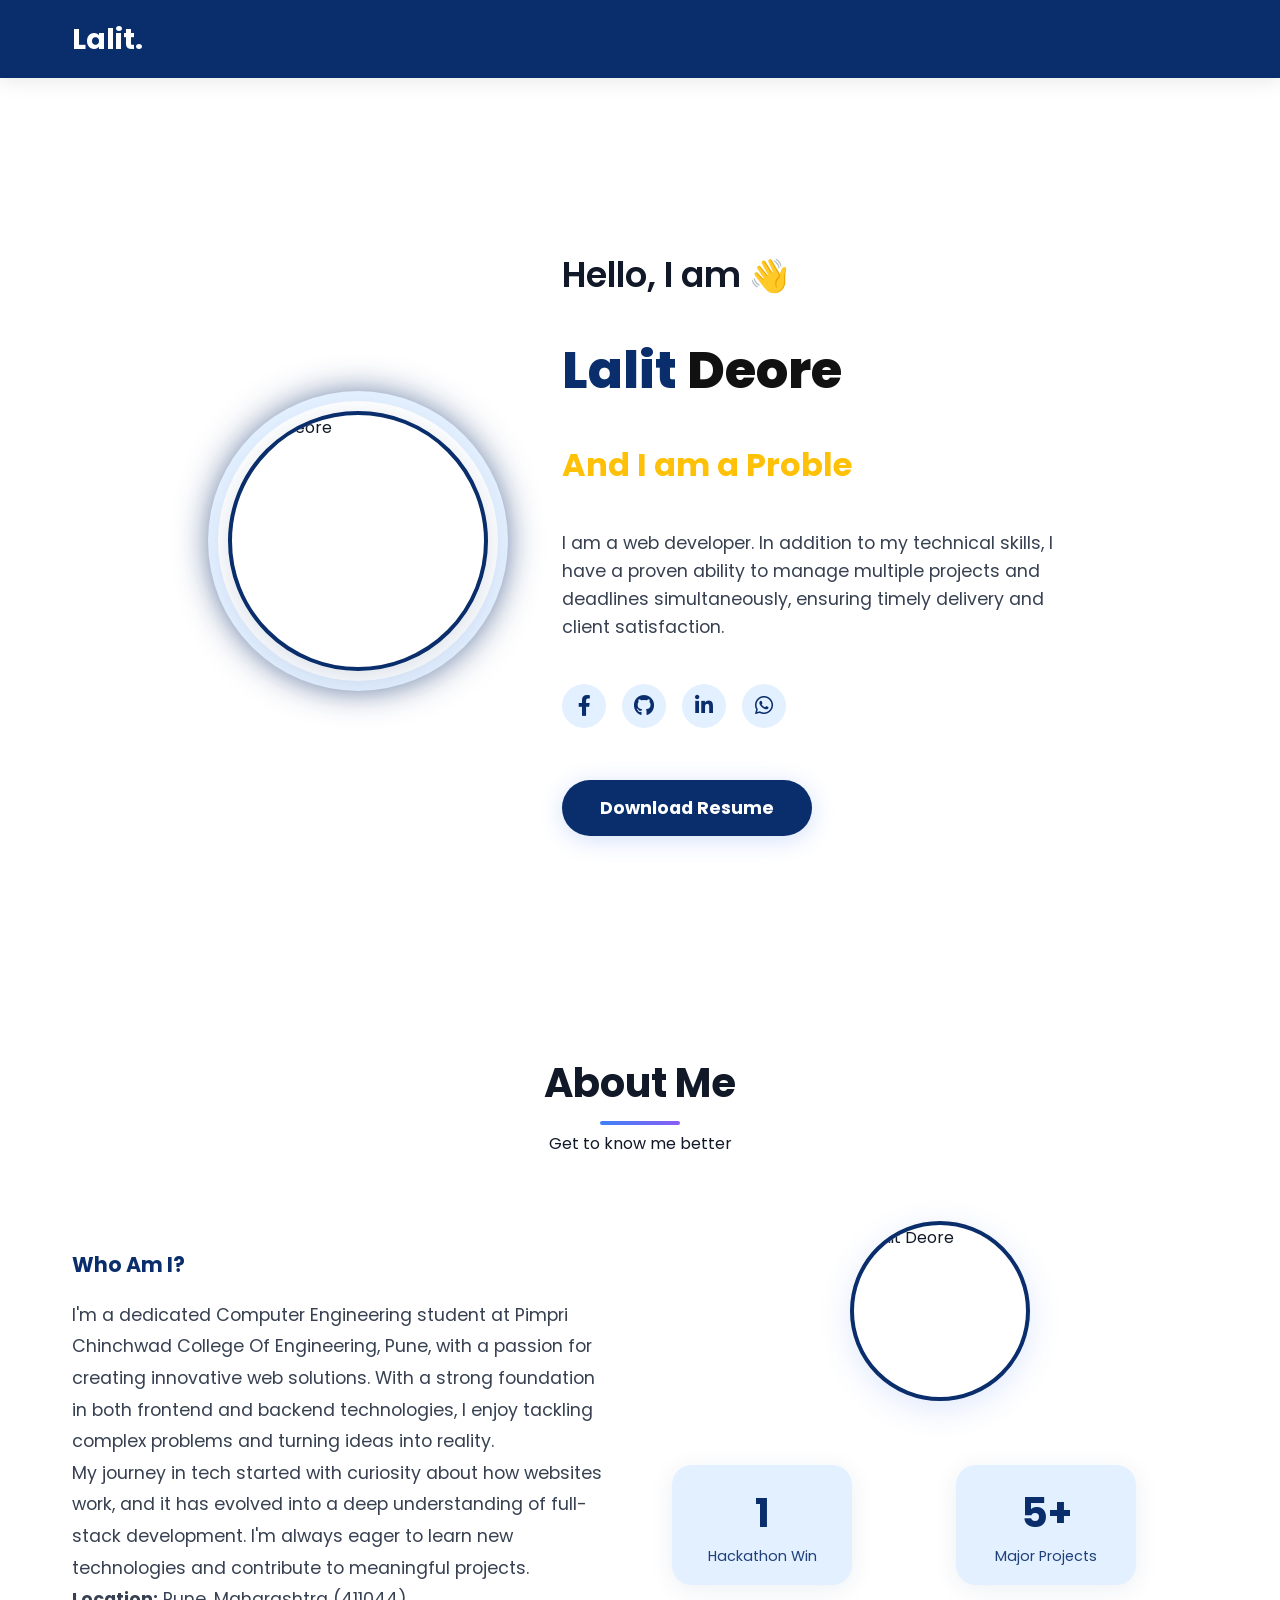
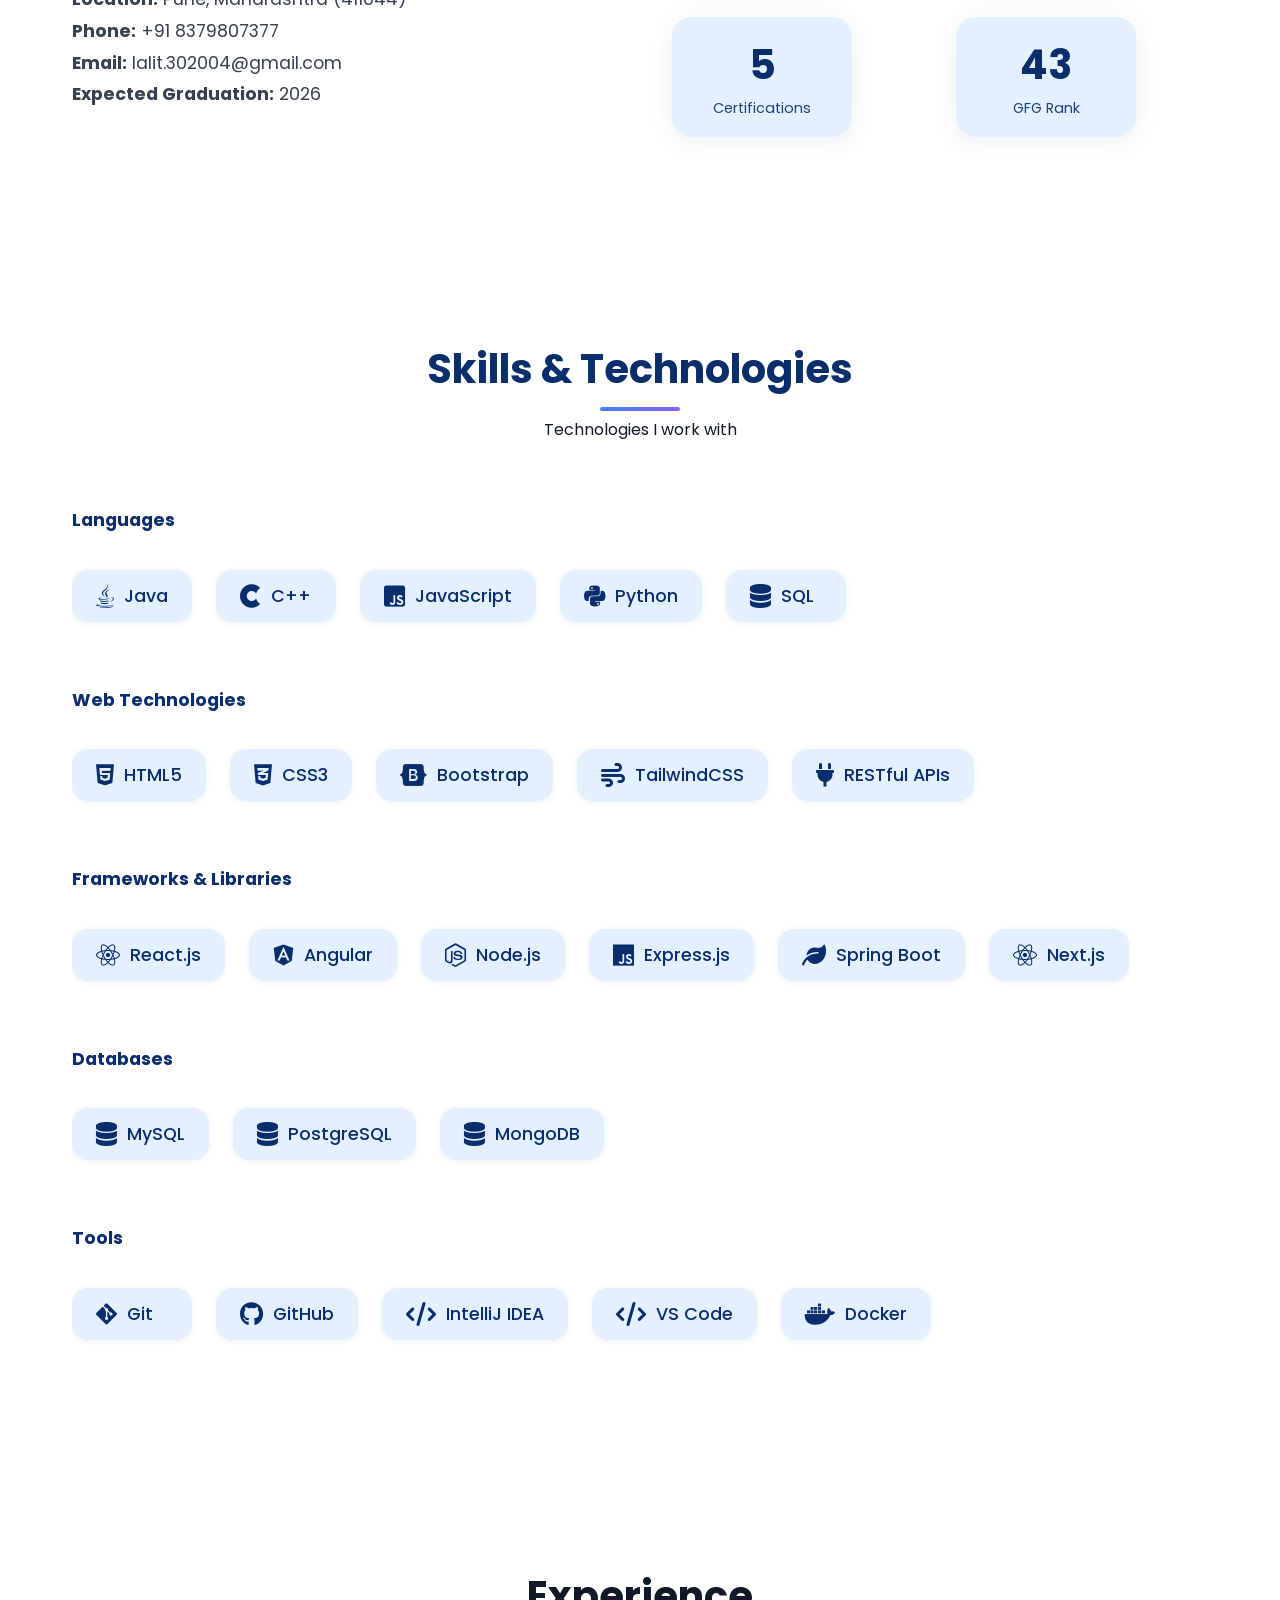
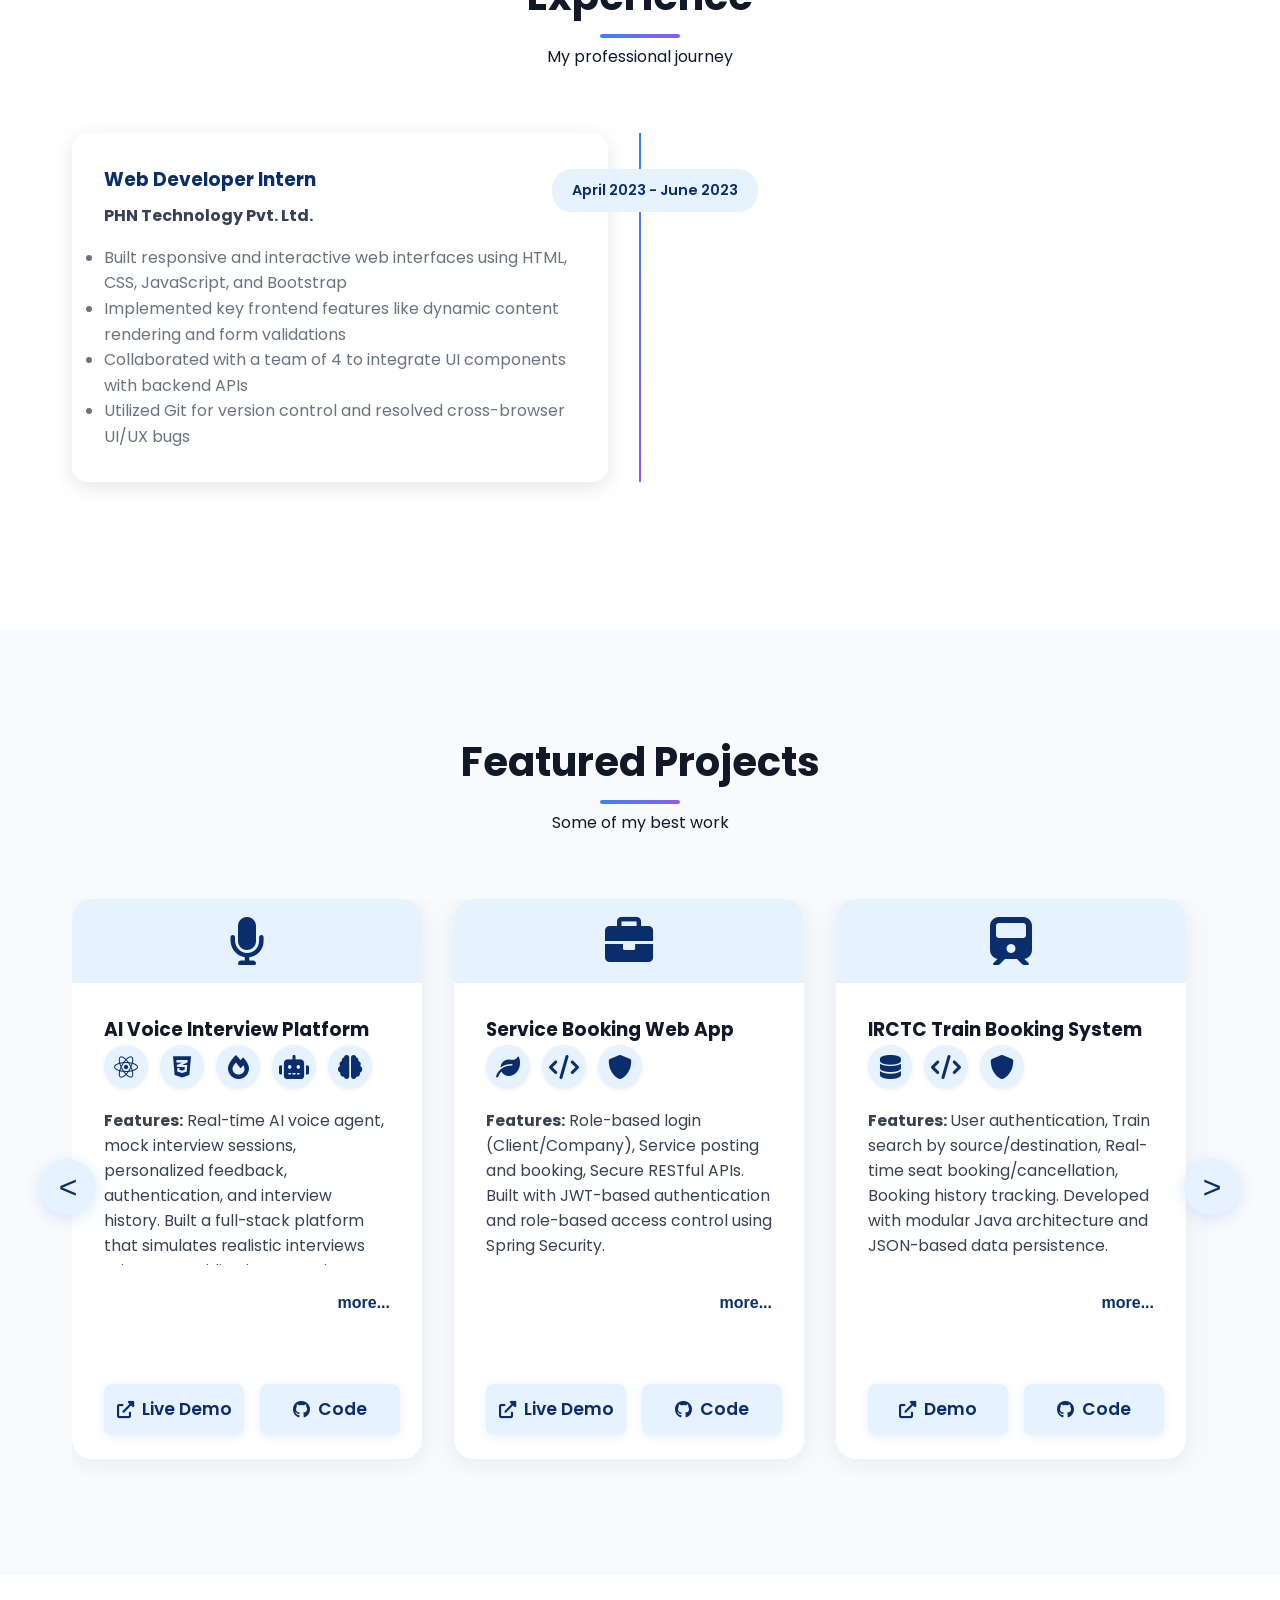
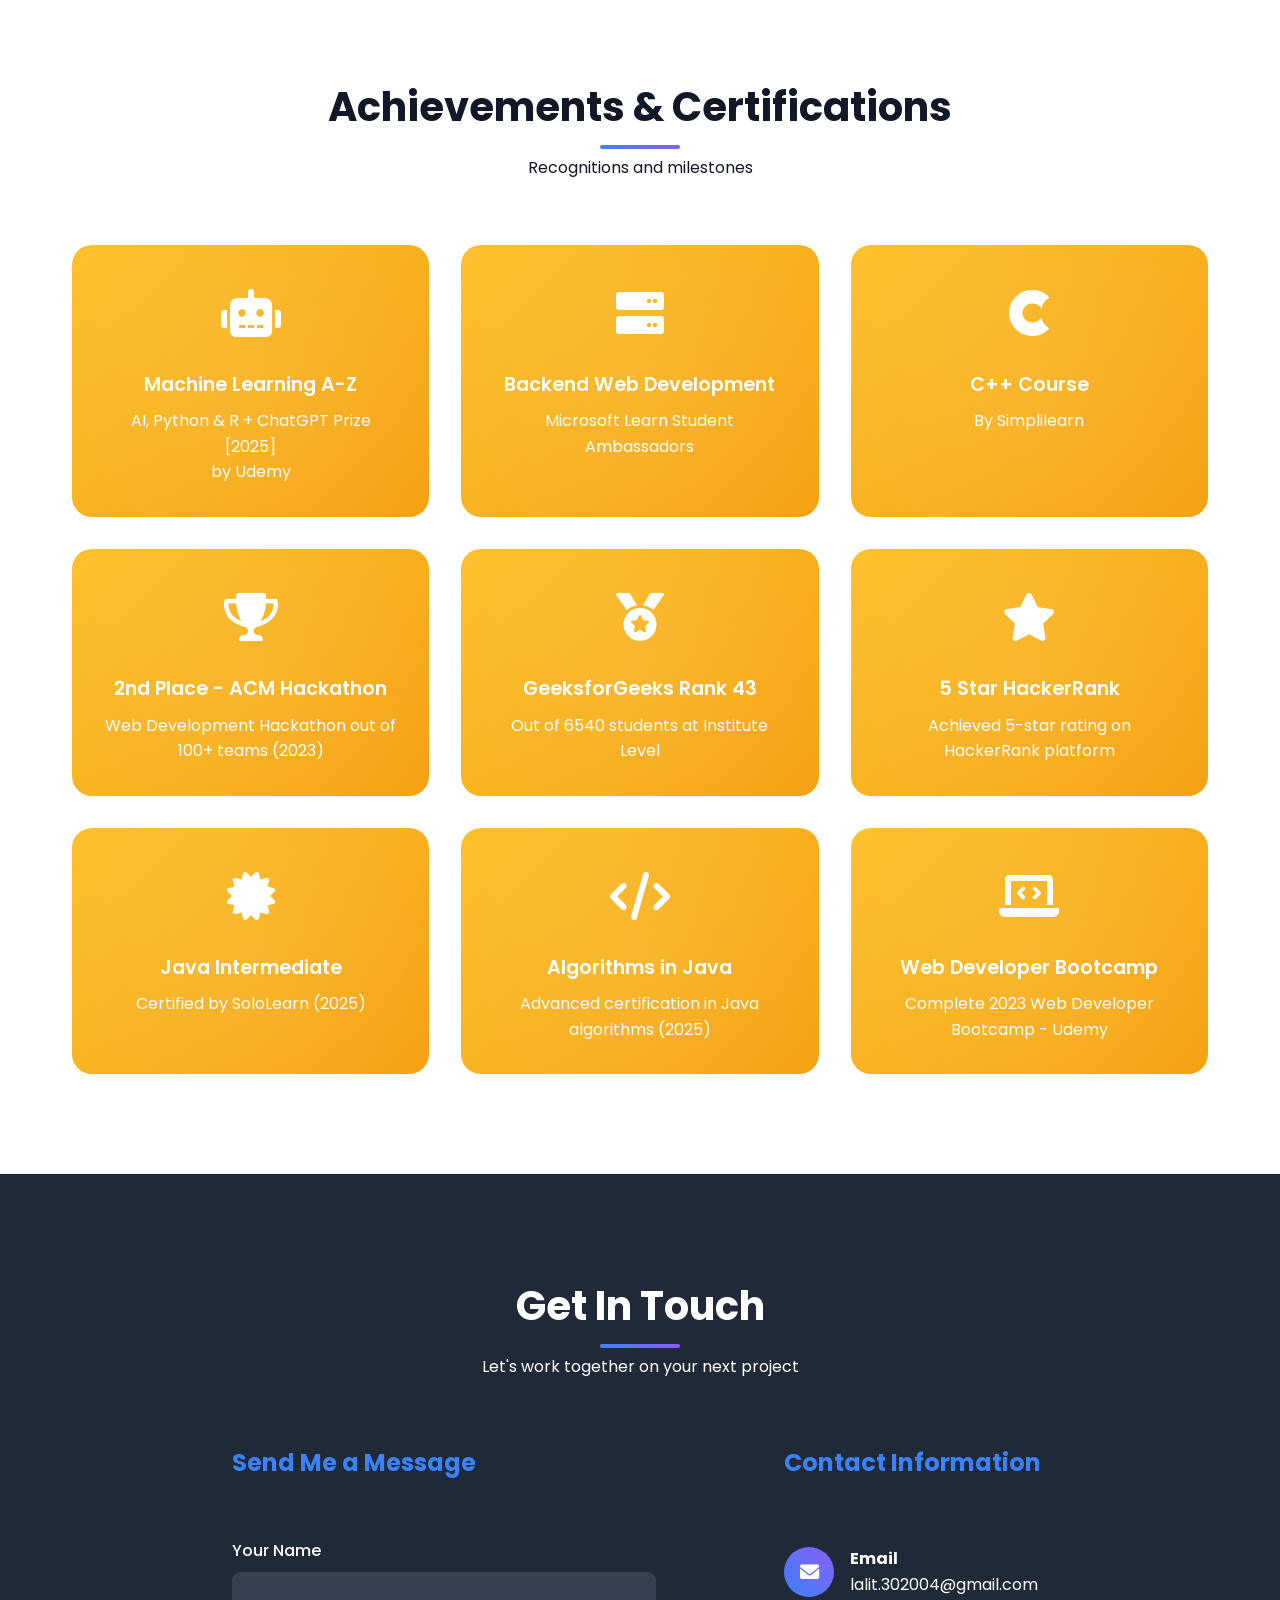
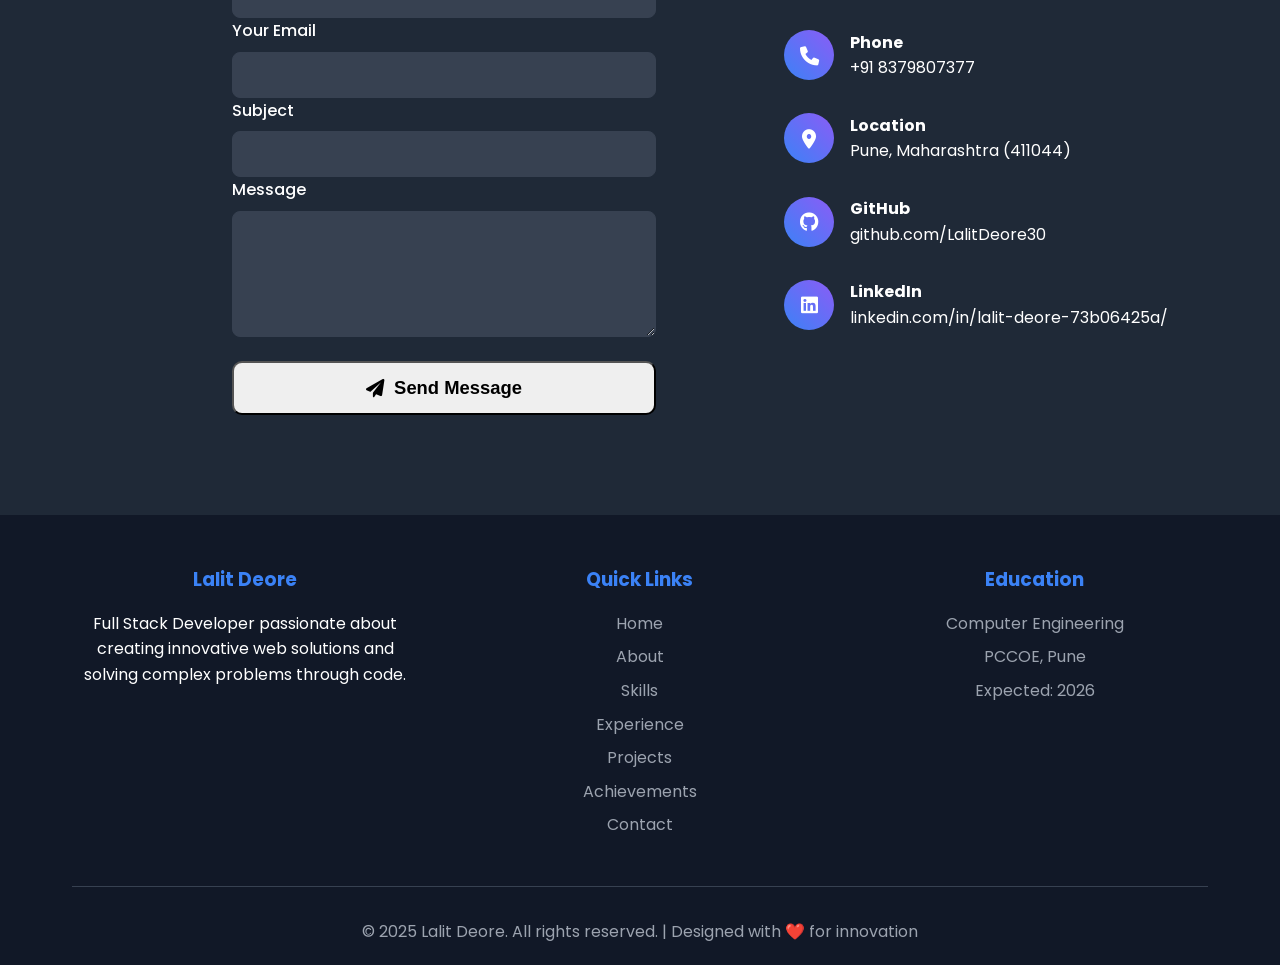
==== commit 975e8c33: "Update index.html" ====
--- a/index.html
+++ b/index.html
@@ -243,7 +243,7 @@
                 gap: 2rem;
                 padding-top: 100px;
                 align-items: center;
-            }
+        }
             .hero-img-glow img {
                 width: 180px;
                 height: 180px;
@@ -1490,6 +1490,134 @@
             padding: 1rem 0.5rem !important;
           }
         }
+        @media (max-width: 768px) {
+          /* Remove all .nav-links dropdown styles for mobile except inside .sidebar */
+          .nav-links,
+          .nav-links.active {
+            display: unset !important;
+            position: unset !important;
+            top: unset !important;
+            left: unset !important;
+            width: unset !important;
+            background: unset !important;
+            box-shadow: unset !important;
+            padding: unset !important;
+            gap: unset !important;
+            align-items: unset !important;
+            z-index: unset !important;
+            flex-direction: unset !important;
+            transform: unset !important;
+          }
+          .sidebar .nav-links {
+            display: flex !important;
+            flex-direction: column !important;
+            gap: 0.5rem !important;
+            align-items: flex-start !important;
+            background: none !important;
+            box-shadow: none !important;
+            position: static !important;
+            width: 100% !important;
+            padding: 0 !important;
+            list-style: none;
+          }
+          .sidebar .nav-links li {
+            margin: 0.5rem 0 !important;
+          }
+          .sidebar .nav-links a {
+            color: #fff !important;
+            font-weight: 600;
+            font-size: 1.2rem !important;
+            width: 100%;
+            display: block;
+            text-align: left !important;
+            padding: 0.7rem 0 !important;
+            margin-bottom: 0 !important;
+            text-decoration: none;
+          }
+          .sidebar .nav-links a:hover {
+            color: #FFC107 !important;
+          }
+        }
+        /* Remove all mobile .nav-links and .nav-links.active styles except inside .sidebar */
+        @media (max-width: 768px) {
+          .sidebar {
+            position: fixed;
+            top: 0;
+            left: 0;
+            height: 100vh;
+            width: 75vw;
+            max-width: 320px;
+            background: #0a2e6c;
+            transform: translateX(-100%);
+            transition: transform 0.3s;
+            z-index: 2000;
+            box-shadow: 2px 0 24px rgba(0,0,0,0.18);
+            display: flex;
+            flex-direction: column;
+            padding: 2rem 1.5rem;
+            padding-top: 3.5rem;
+          }
+          .sidebar.active {
+            transform: translateX(0);
+          }
+          .sidebar-close {
+            position: absolute;
+            top: 18px;
+            right: 22px;
+            font-size: 2.2rem;
+            color: #fff;
+            background: none;
+            border: none;
+            cursor: pointer;
+            z-index: 2;
+            transition: color 0.2s;
+          }
+          .sidebar-close:hover {
+            color: #FFC107;
+          }
+          .sidebar-overlay {
+            position: fixed;
+            top: 0;
+            left: 0;
+            width: 100vw;
+            height: 100vh;
+            background: rgba(0,0,0,0.18);
+            z-index: 1999;
+            display: none;
+          }
+          .sidebar-overlay.active {
+            display: block;
+          }
+          .sidebar .nav-links {
+            display: flex !important;
+            flex-direction: column !important;
+            gap: 0.5rem !important;
+            align-items: flex-start !important;
+            background: none !important;
+            box-shadow: none !important;
+            position: static !important;
+            width: 100% !important;
+            padding: 0 !important;
+            list-style: none;
+          }
+          .sidebar .nav-links li {
+            margin: 0.5rem 0 !important;
+          }
+          .sidebar .nav-links a {
+            color: #fff !important;
+            font-weight: 600;
+            font-size: 1.2rem !important;
+            width: 100%;
+            display: block;
+            text-align: left !important;
+            padding: 0.7rem 0 !important;
+            margin-bottom: 0 !important;
+            text-decoration: none;
+          }
+          .sidebar .nav-links a:hover {
+            color: #FFC107 !important;
+          }
+        }
     </style>
 </head>
 <body>
@@ -1497,6 +1625,16 @@
     <nav class="navbar">
         <div class="nav-container">
             <a href="#home" class="logo">Lalit.</a>
+            <div class="hamburger" onclick="toggleSidebar()">
+                <span></span>
+                <span></span>
+                <span></span>
+            </div>
+        </div>
+    </nav>
+    <div class="sidebar-overlay" onclick="toggleSidebar()"></div>
+    <div class="sidebar" id="sidebarMenu">
+      <button class="sidebar-close" onclick="toggleSidebar()" aria-label="Close sidebar">&times;</button>
             <ul class="nav-links">
                 <li><a href="#home">Home</a></li>
                 <li><a href="#about">About</a></li>
@@ -1506,20 +1644,14 @@
                 <li><a href="#achievements">Achievements</a></li>
                 <li><a href="#contact">Contact</a></li>
             </ul>
-            <div class="hamburger" onclick="toggleMenu()">
-                <span></span>
-                <span></span>
-                <span></span>
             </div>
-        </div>
-    </nav>
 
     <!-- Hero Section -->
     <section id="home" class="hero">
         <div class="hero-container">
     <!-- Left: Image -->
     <div class="hero-img-glow">
-      <img src="lalit.jpeg" alt="Lalit Deore" />
+      <img src="lalit.png" alt="Lalit Deore" />
     </div>
     <!-- Right: Text -->
             <div class="hero-content">
@@ -1556,7 +1688,7 @@
                     <p><strong>Expected Graduation:</strong> 2026</p>
                 </div>
                 <div class="about-stats" style="display: flex; flex-direction: column; align-items: center; gap: 2rem;">
-                    <img src="lalit.jpeg" alt="Lalit Deore" style="width: 180px; height: 180px; border-radius: 50%; border: 4px solid var(--primary-blue); box-shadow: 0 8px 32px rgba(37,99,235,0.15); object-fit: cover; background: #fff; margin-bottom: 2rem;" />
+                    <img src="lalit.png" alt="Lalit Deore" style="width: 180px; height: 180px; border-radius: 50%; border: 4px solid var(--primary-blue); box-shadow: 0 8px 32px rgba(37,99,235,0.15); object-fit: cover; background: #fff; margin-bottom: 2rem;" />
                     <div style="display: grid; grid-template-columns: repeat(2, 1fr); gap: 2rem; width: 100%;">
                         <div class="stat-card" style="background: #e3f0ff; color: #0a2e6c;">
                         <span class="stat-number">1</span>
@@ -2014,26 +2146,19 @@
 
     <script>
         // Mobile menu toggle
-        function toggleMenu() {
-            const navLinks = document.querySelector('.nav-links');
+        function toggleSidebar() {
+            const sidebar = document.getElementById('sidebarMenu');
+            const overlay = document.querySelector('.sidebar-overlay');
             const hamburger = document.querySelector('.hamburger');
-            navLinks.classList.toggle('active');
-            hamburger.classList.toggle('active');
-        }
-
-        // Smooth scrolling for navigation links
-        document.querySelectorAll('a[href^="#"]').forEach(anchor => {
-            anchor.addEventListener('click', function (e) {
-                e.preventDefault();
-                const target = document.querySelector(this.getAttribute('href'));
-                if (target) {
-                    target.scrollIntoView({
-                        behavior: 'smooth',
-                        block: 'start'
-                    });
-                }
-                // Close mobile menu after clicking
-                document.querySelector('.nav-links').classList.remove('active');
+            sidebar.classList.toggle('active');
+            overlay.classList.toggle('active');
+            if (hamburger) hamburger.classList.toggle('active');
+        }
+
+        // Close sidebar when a menu link is clicked
+        Array.from(document.querySelectorAll('.nav-links a')).forEach(link => {
+            link.addEventListener('click', function() {
+                if (window.innerWidth <= 768) toggleSidebar();
             });
         });
 
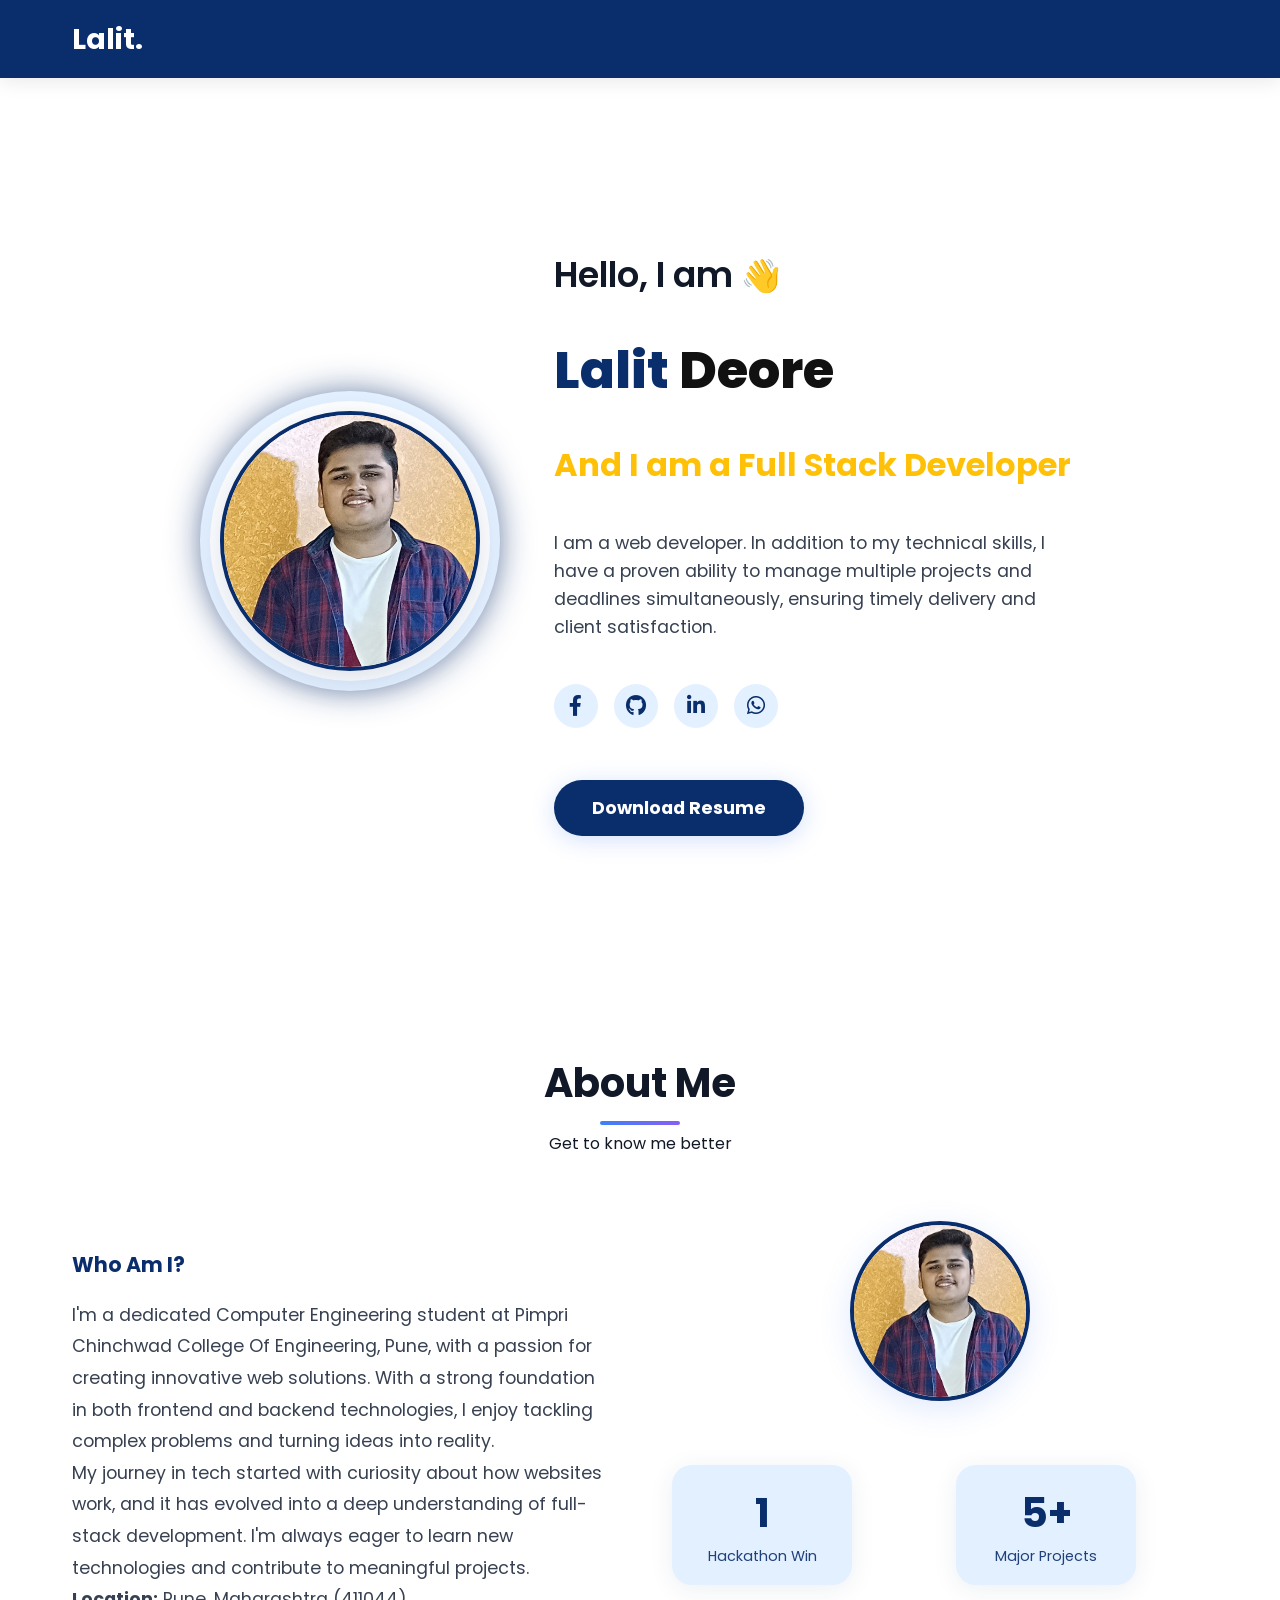
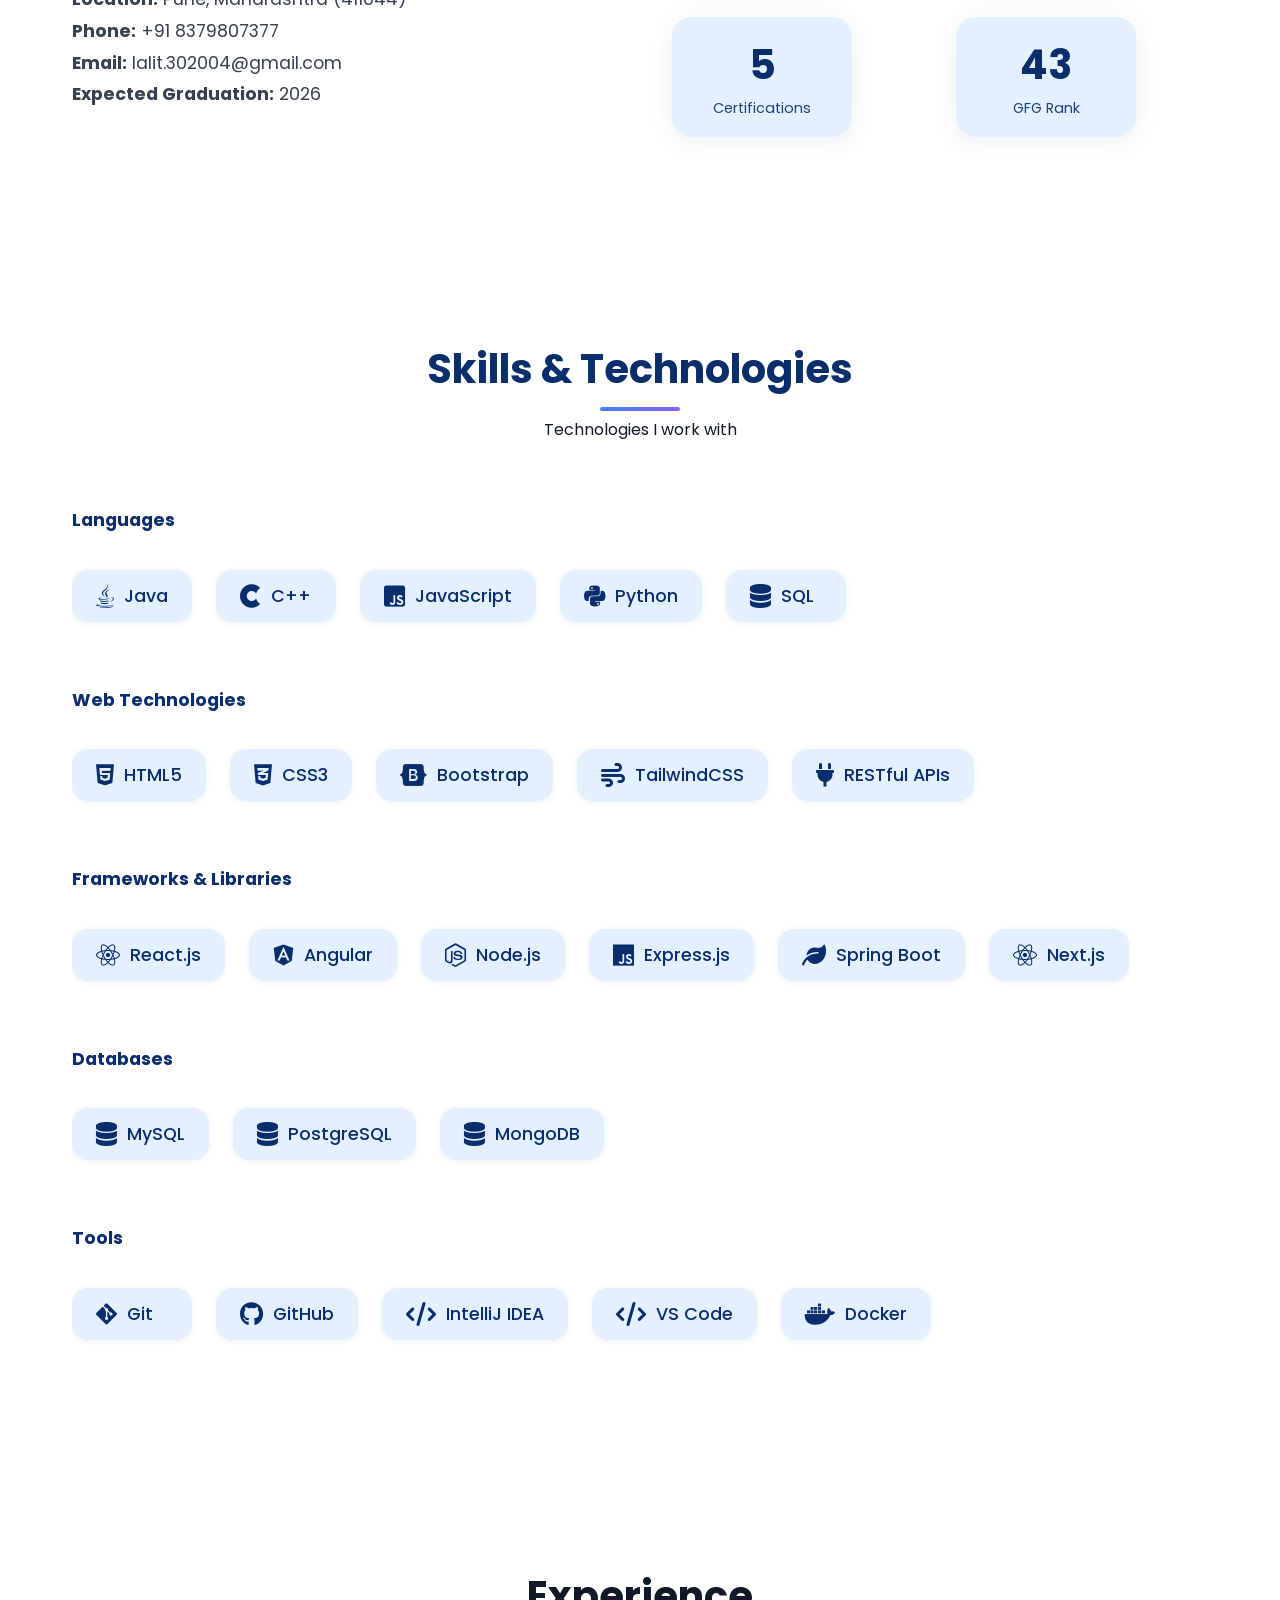
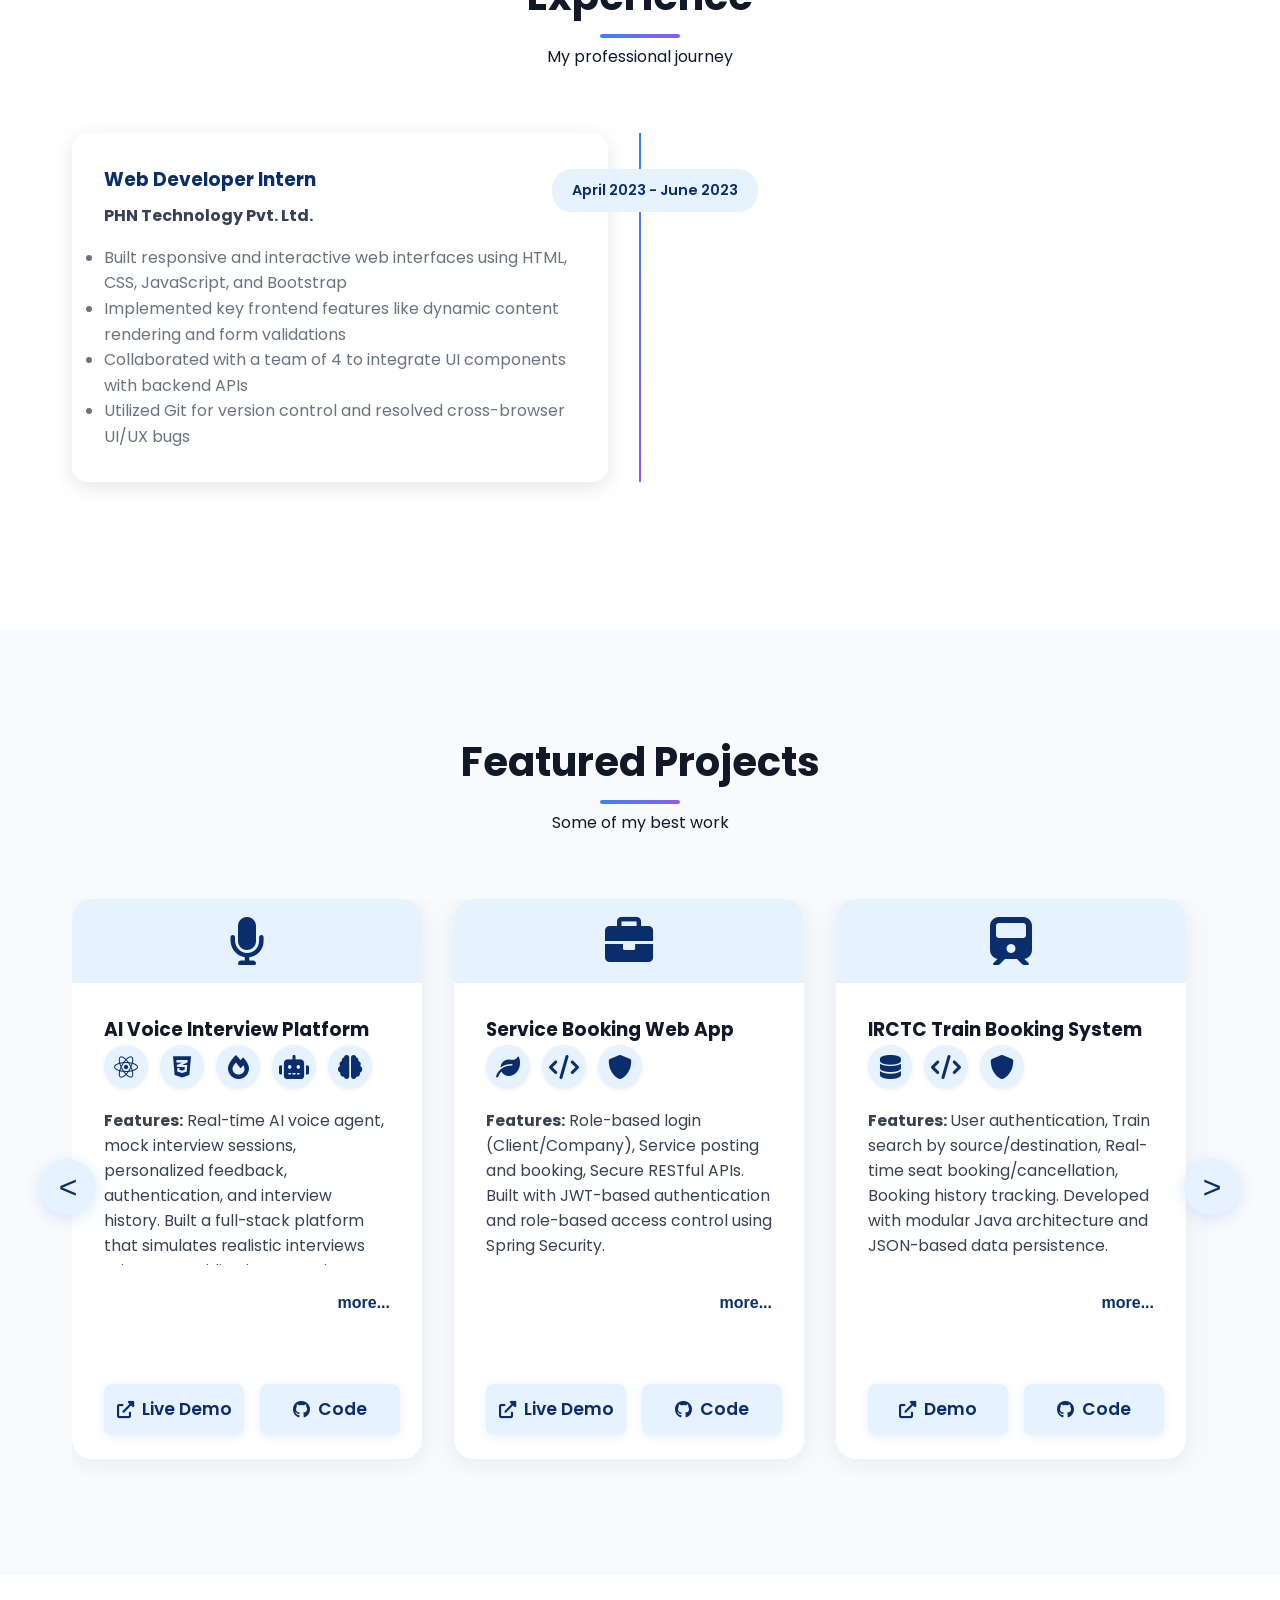
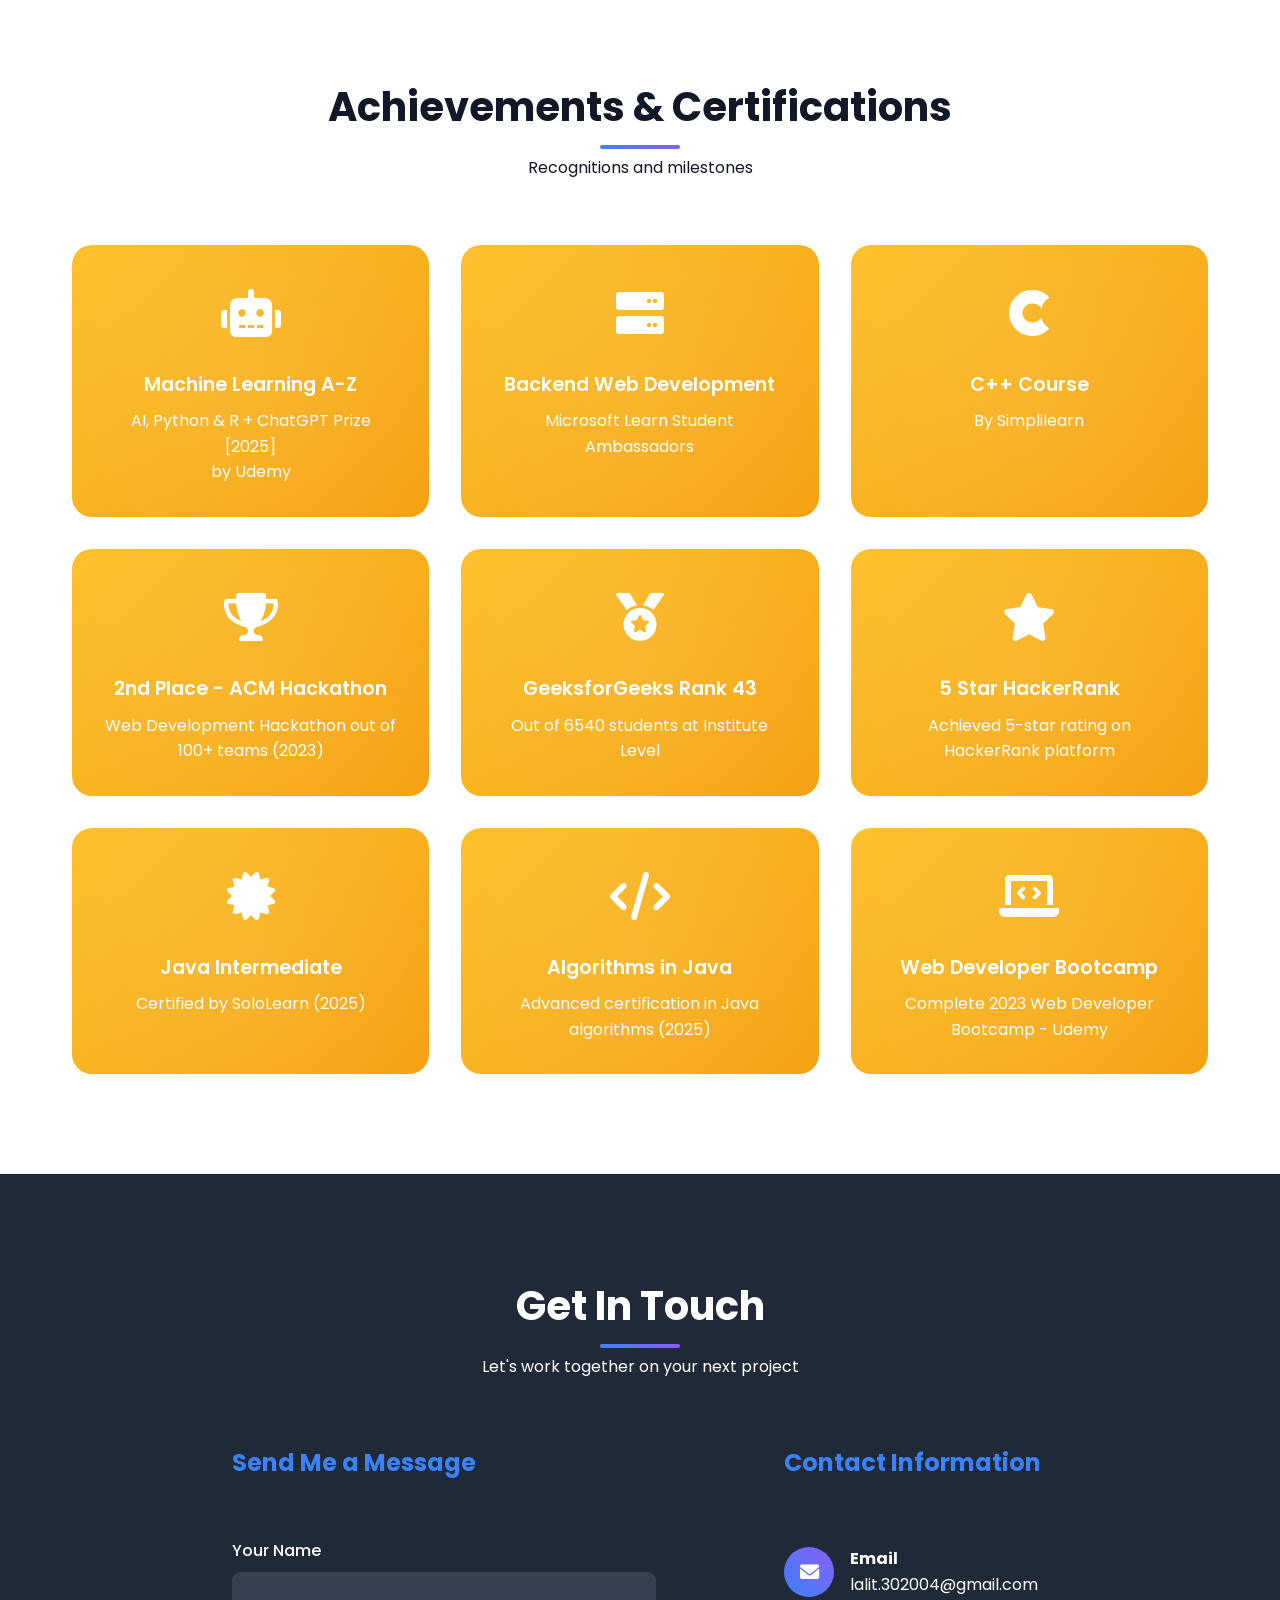
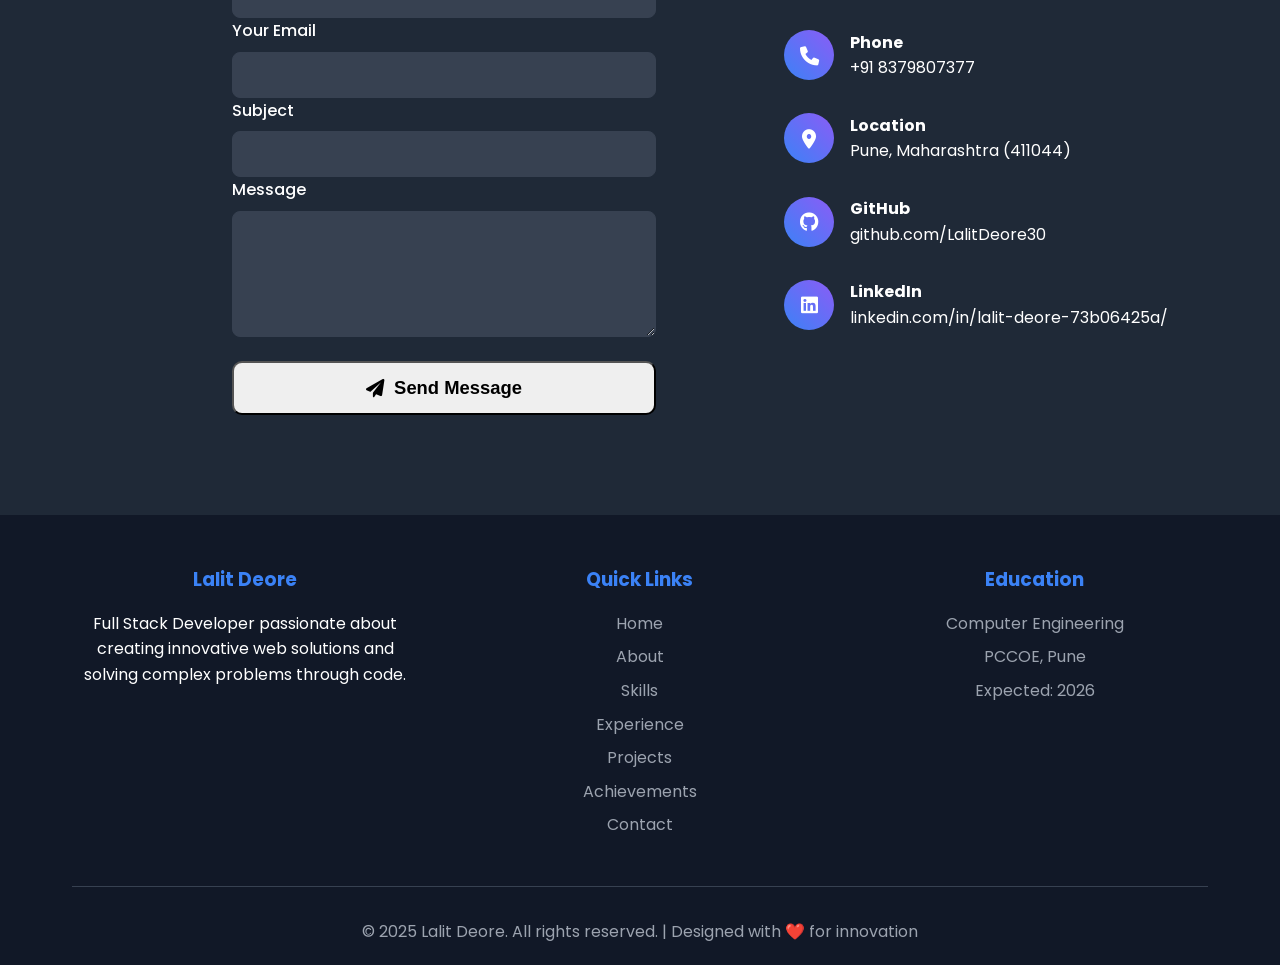
==== commit 1215b2a4: "Update index.html" ====
--- a/index.html
+++ b/index.html
@@ -1651,7 +1651,7 @@
         <div class="hero-container">
     <!-- Left: Image -->
     <div class="hero-img-glow">
-      <img src="lalit.png" alt="Lalit Deore" />
+      <img src="lalit.jpeg" alt="Lalit Deore" />
     </div>
     <!-- Right: Text -->
             <div class="hero-content">
@@ -1688,7 +1688,7 @@
                     <p><strong>Expected Graduation:</strong> 2026</p>
                 </div>
                 <div class="about-stats" style="display: flex; flex-direction: column; align-items: center; gap: 2rem;">
-                    <img src="lalit.png" alt="Lalit Deore" style="width: 180px; height: 180px; border-radius: 50%; border: 4px solid var(--primary-blue); box-shadow: 0 8px 32px rgba(37,99,235,0.15); object-fit: cover; background: #fff; margin-bottom: 2rem;" />
+                    <img src="lalit.jpeg" alt="Lalit Deore" style="width: 180px; height: 180px; border-radius: 50%; border: 4px solid var(--primary-blue); box-shadow: 0 8px 32px rgba(37,99,235,0.15); object-fit: cover; background: #fff; margin-bottom: 2rem;" />
                     <div style="display: grid; grid-template-columns: repeat(2, 1fr); gap: 2rem; width: 100%;">
                         <div class="stat-card" style="background: #e3f0ff; color: #0a2e6c;">
                         <span class="stat-number">1</span>
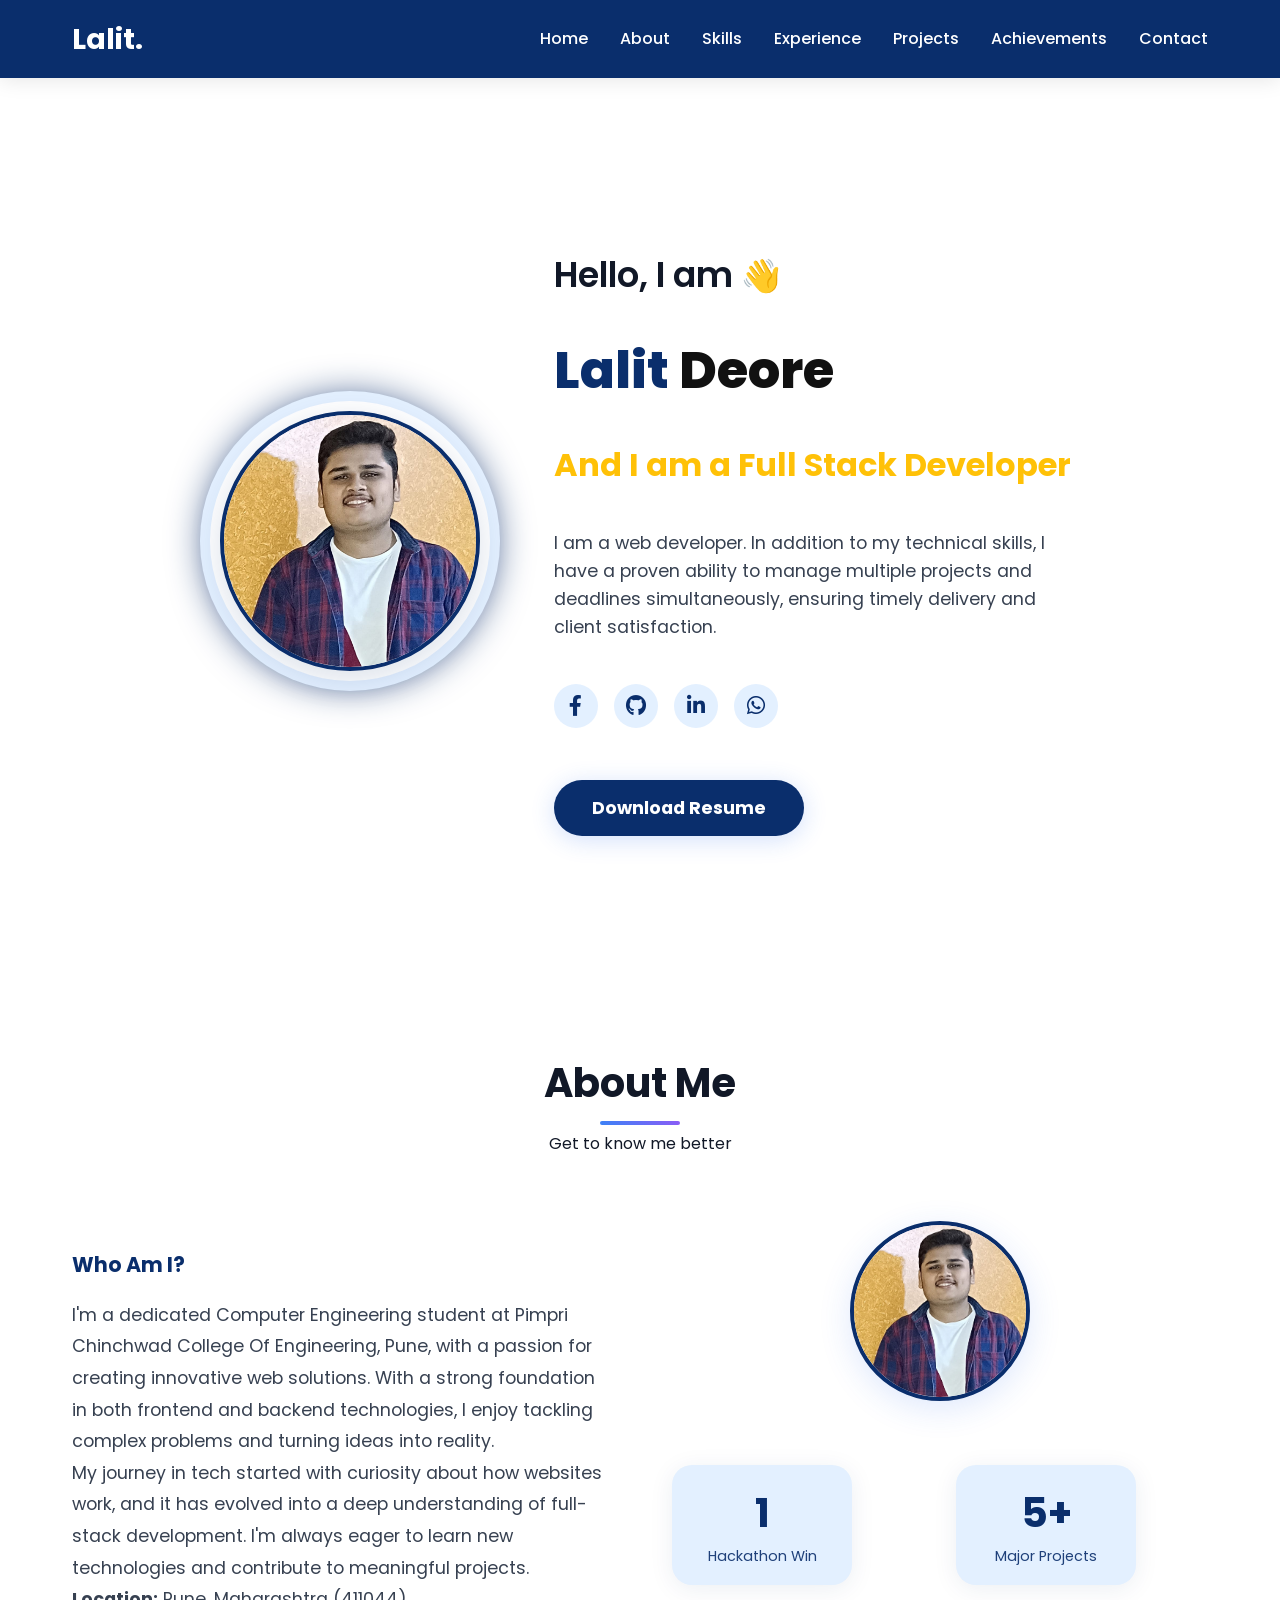
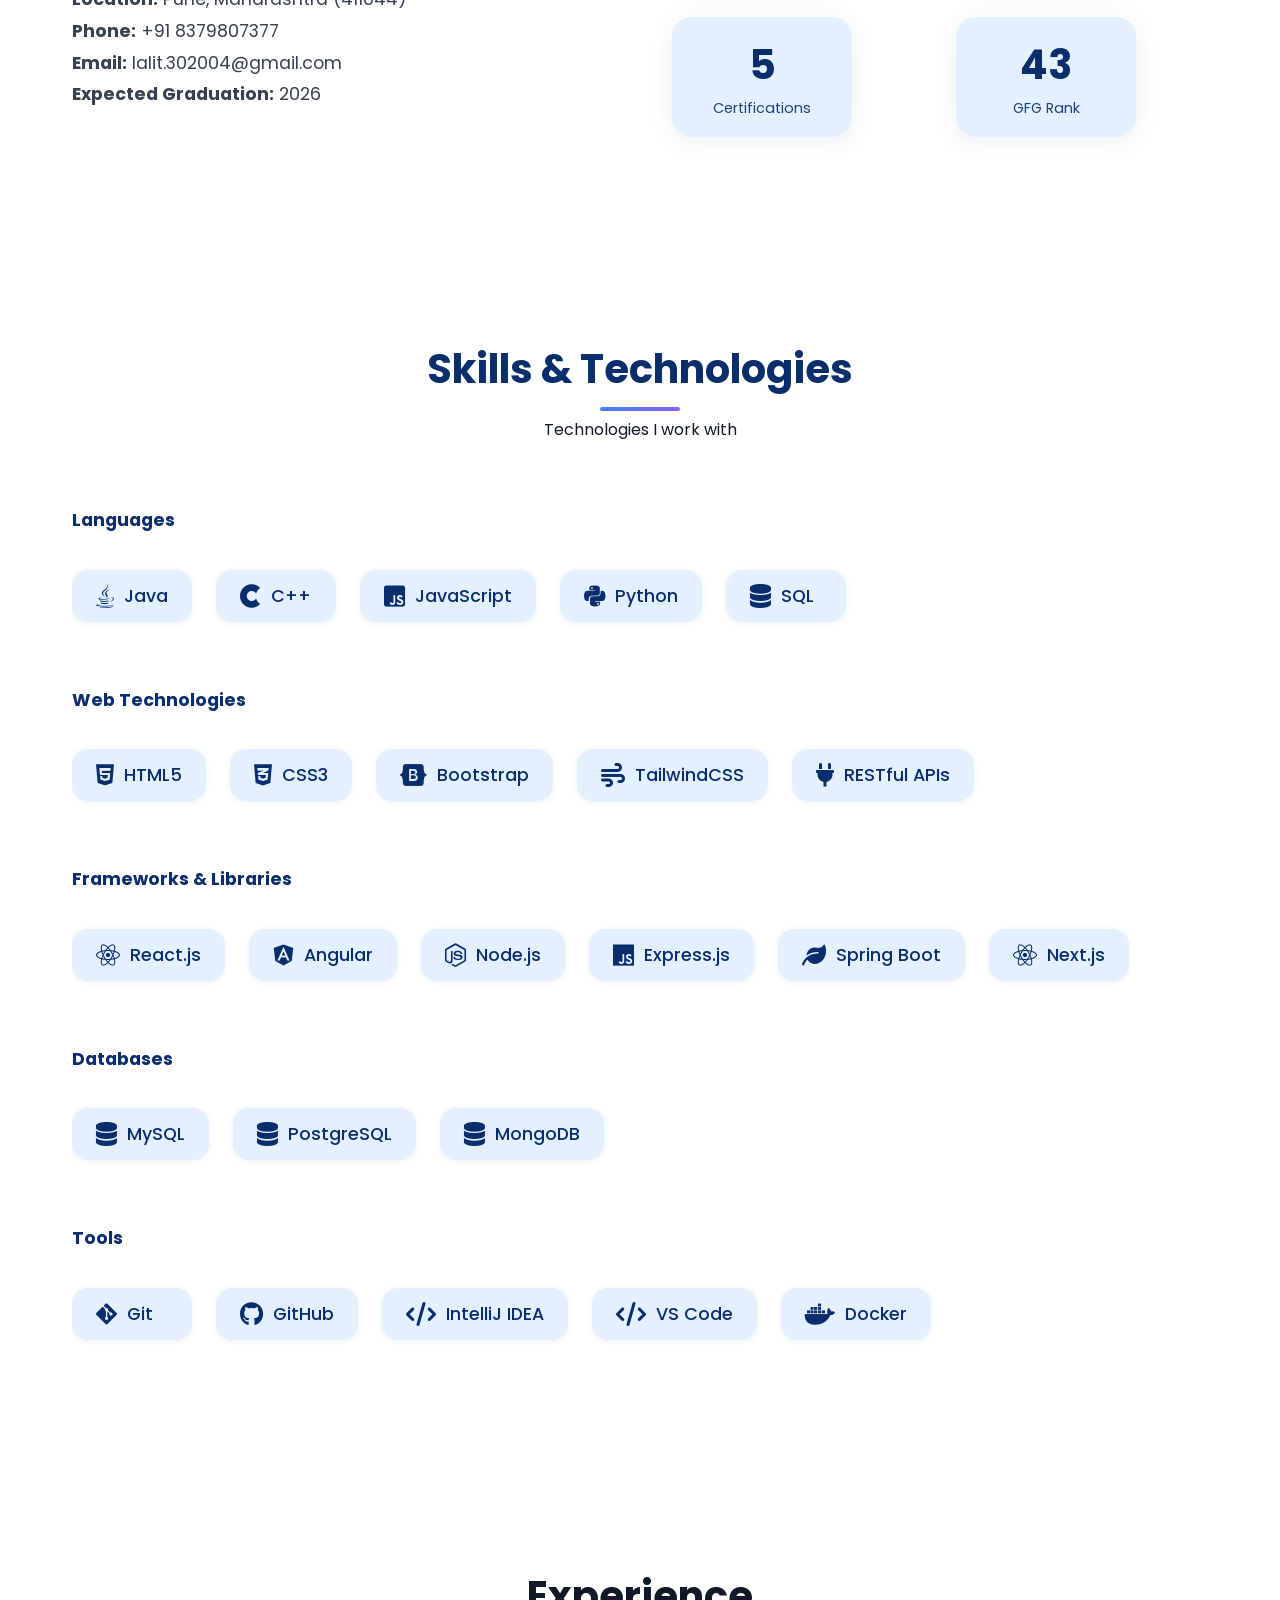
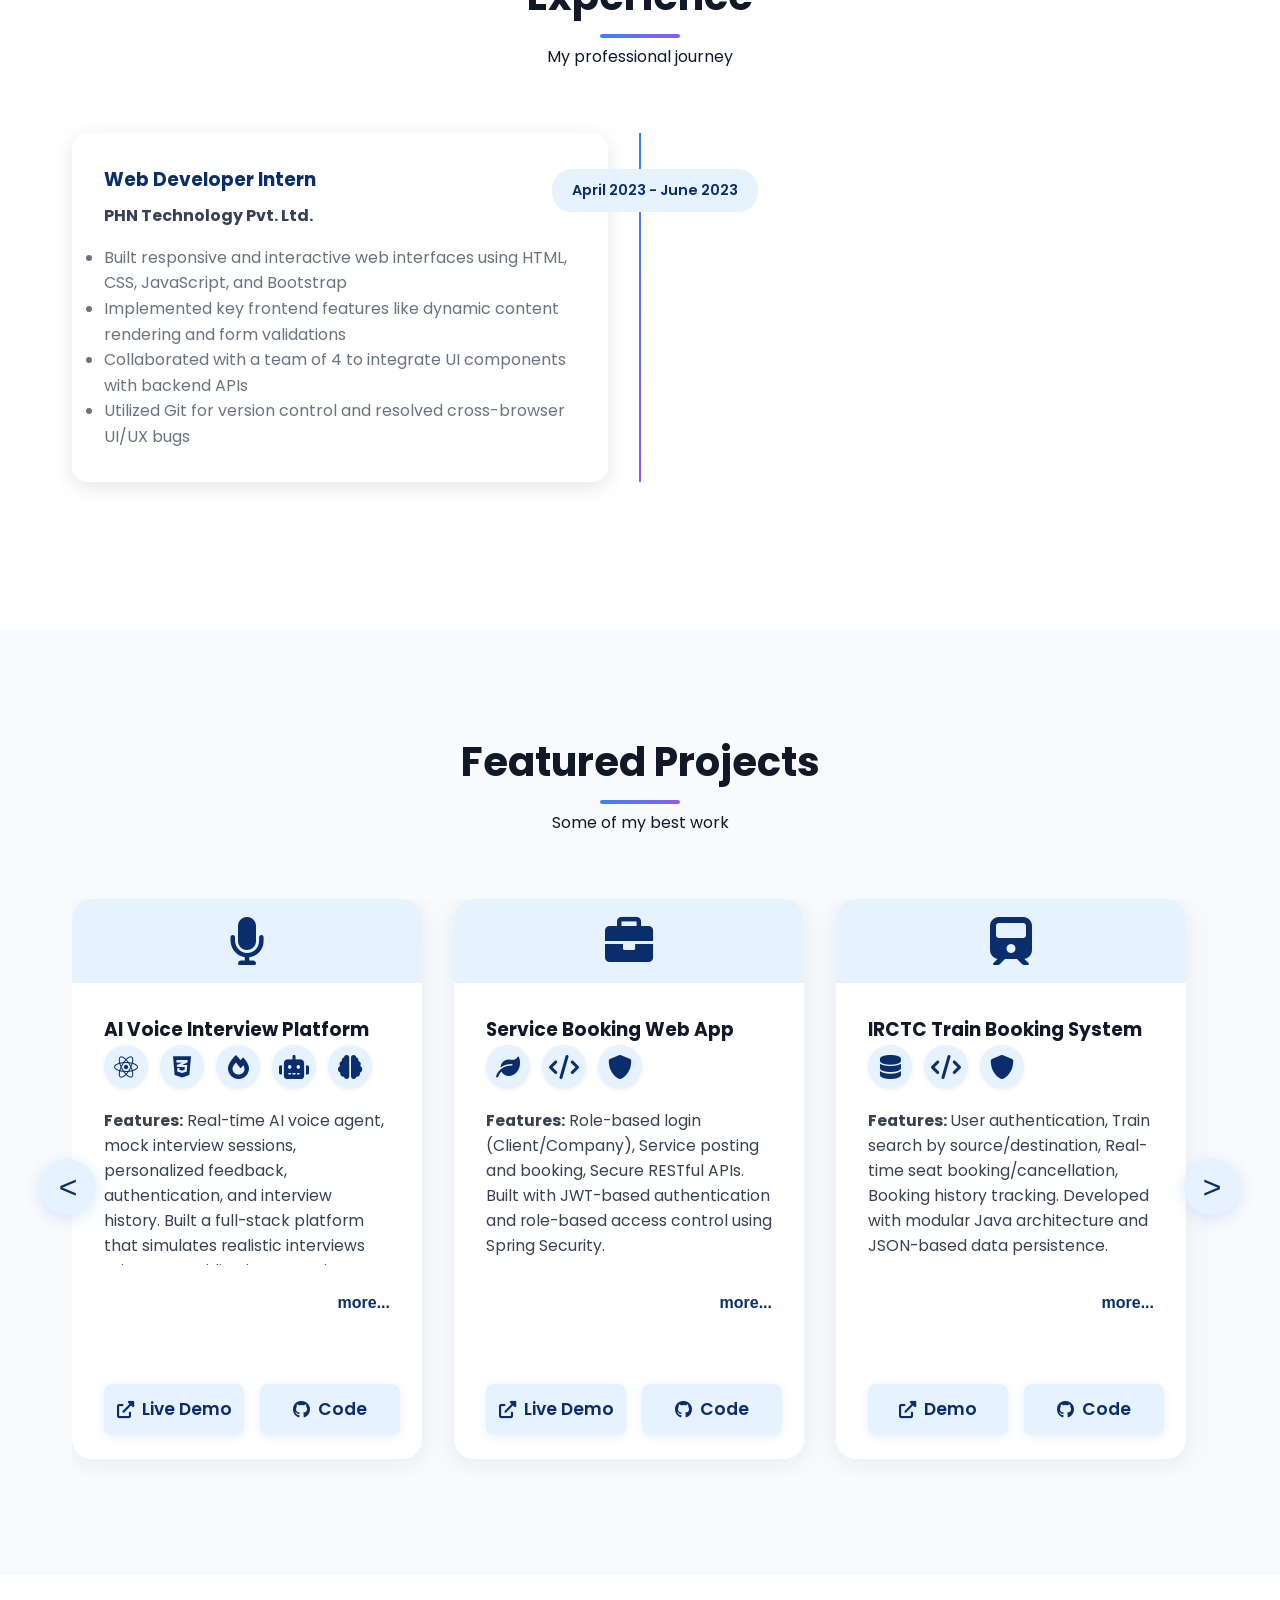
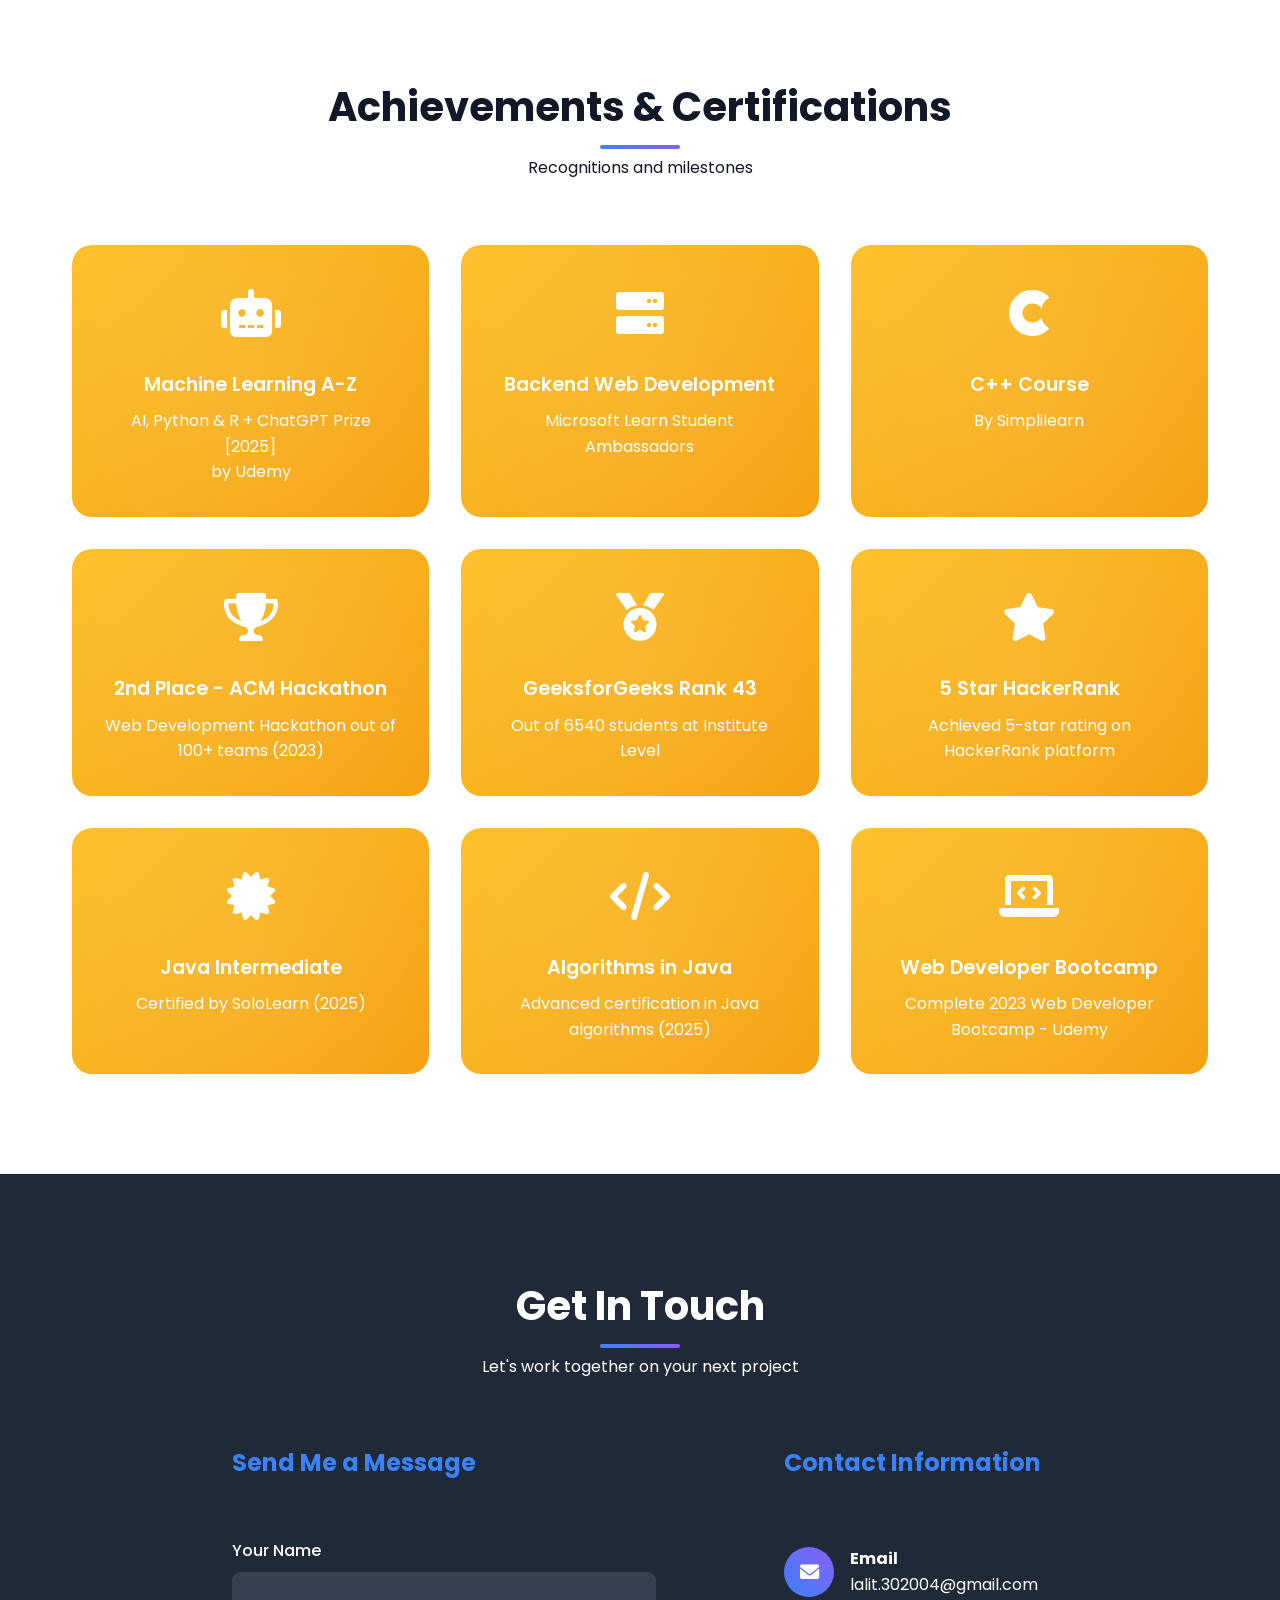
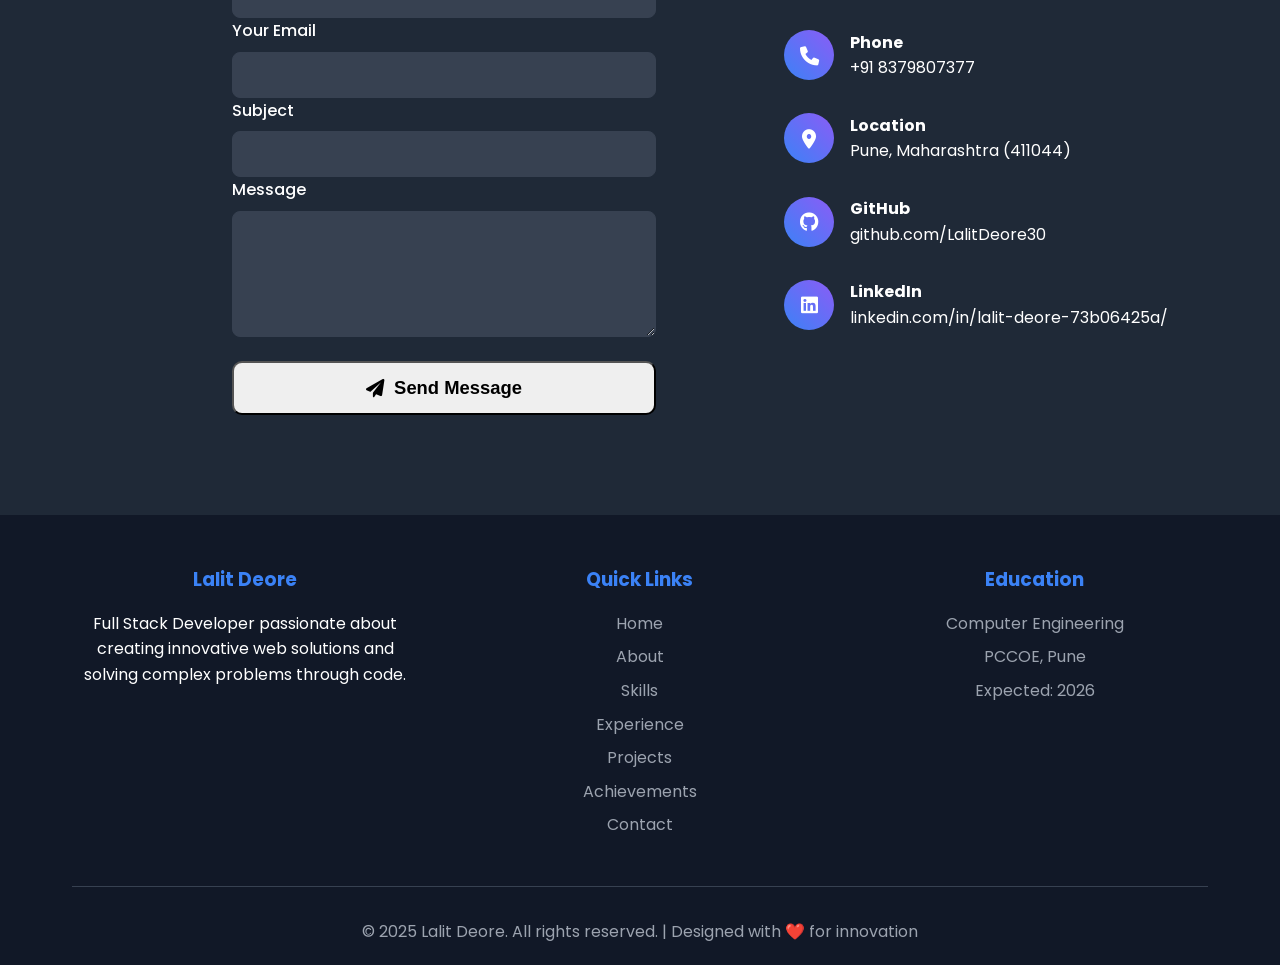
==== commit 12836178: "Update index.html" ====
--- a/index.html
+++ b/index.html
@@ -1492,6 +1492,9 @@
         }
         @media (max-width: 768px) {
           /* Remove all .nav-links dropdown styles for mobile except inside .sidebar */
+          .nav-links.desktop {
+               display: none !important;
+          }
           .nav-links,
           .nav-links.active {
             display: unset !important;
@@ -1625,6 +1628,15 @@
     <nav class="navbar">
         <div class="nav-container">
             <a href="#home" class="logo">Lalit.</a>
+            <ul class="nav-links desktop">
+                <li><a href="#home">Home</a></li>
+                <li><a href="#about">About</a></li>
+                <li><a href="#skills">Skills</a></li>
+                <li><a href="#experience">Experience</a></li>
+                <li><a href="#projects">Projects</a></li>
+                <li><a href="#achievements">Achievements</a></li>
+                <li><a href="#contact">Contact</a></li>
+            </ul>
             <div class="hamburger" onclick="toggleSidebar()">
                 <span></span>
                 <span></span>
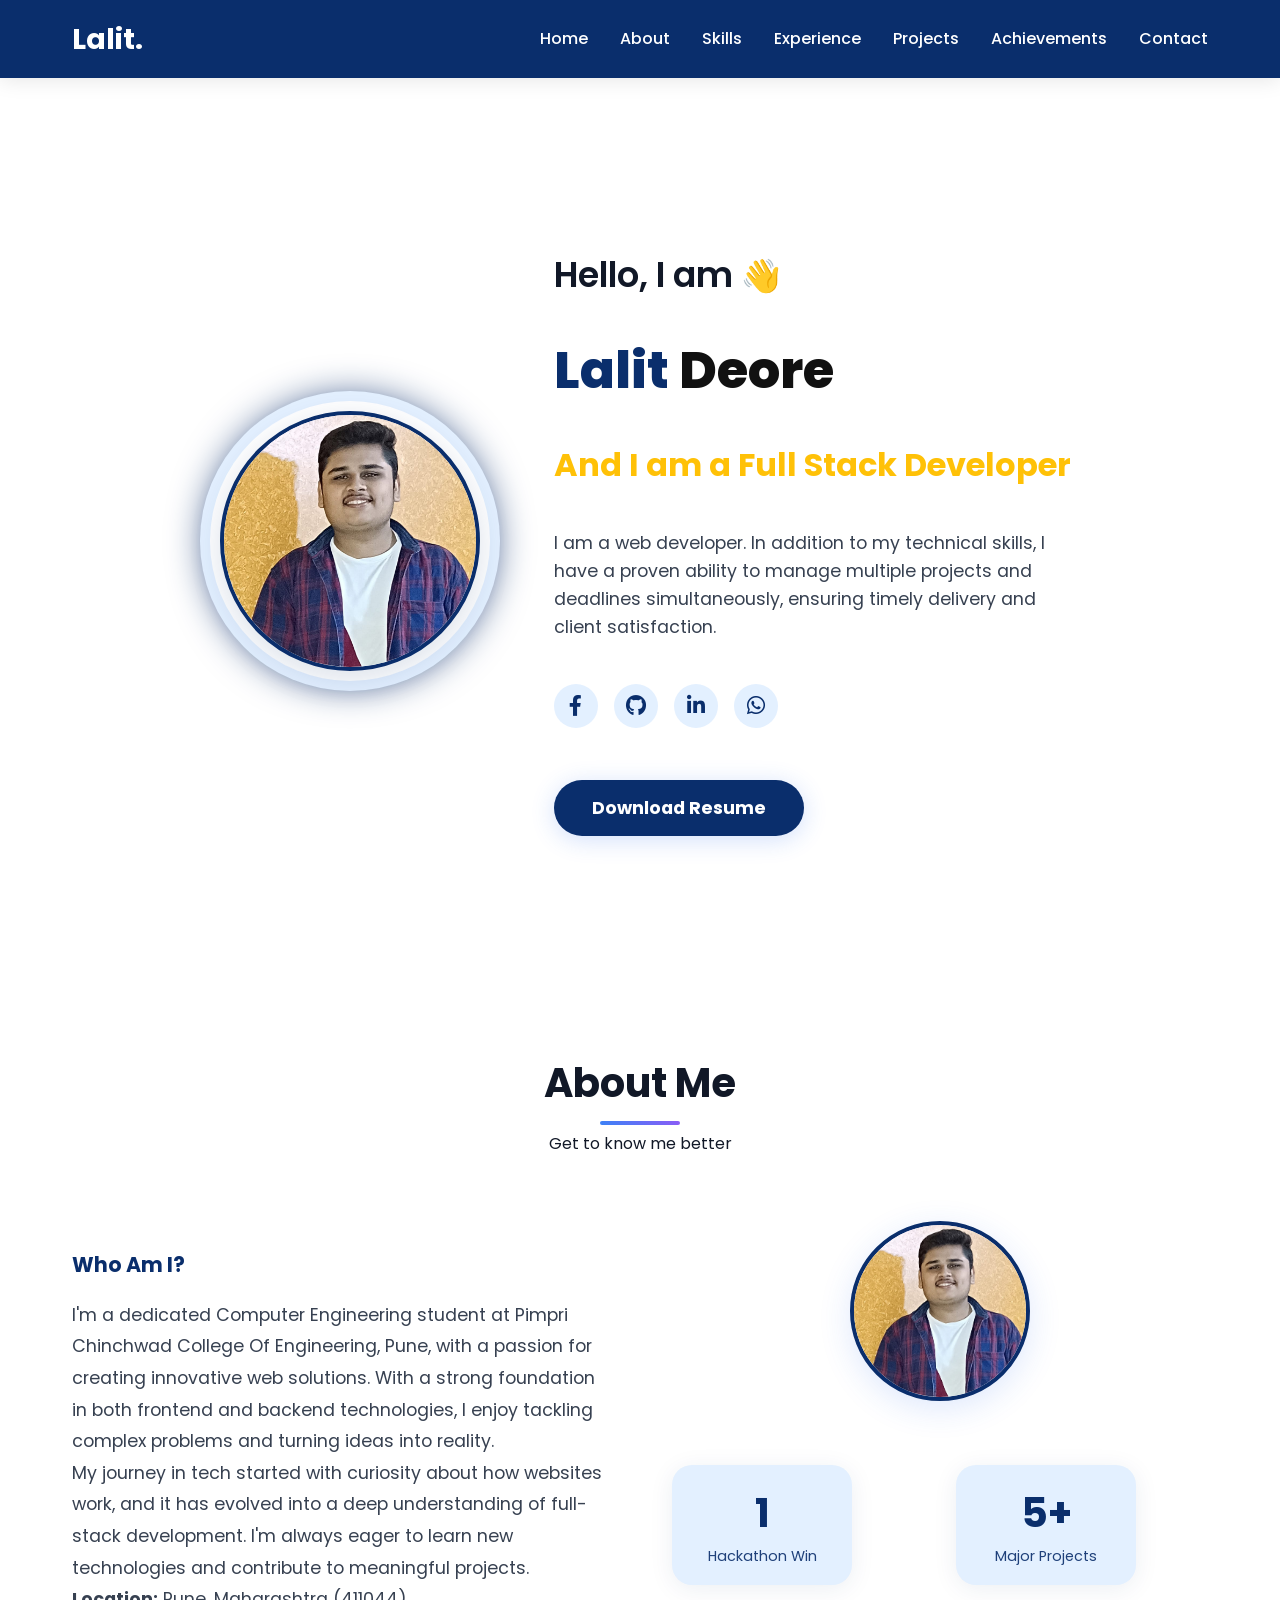
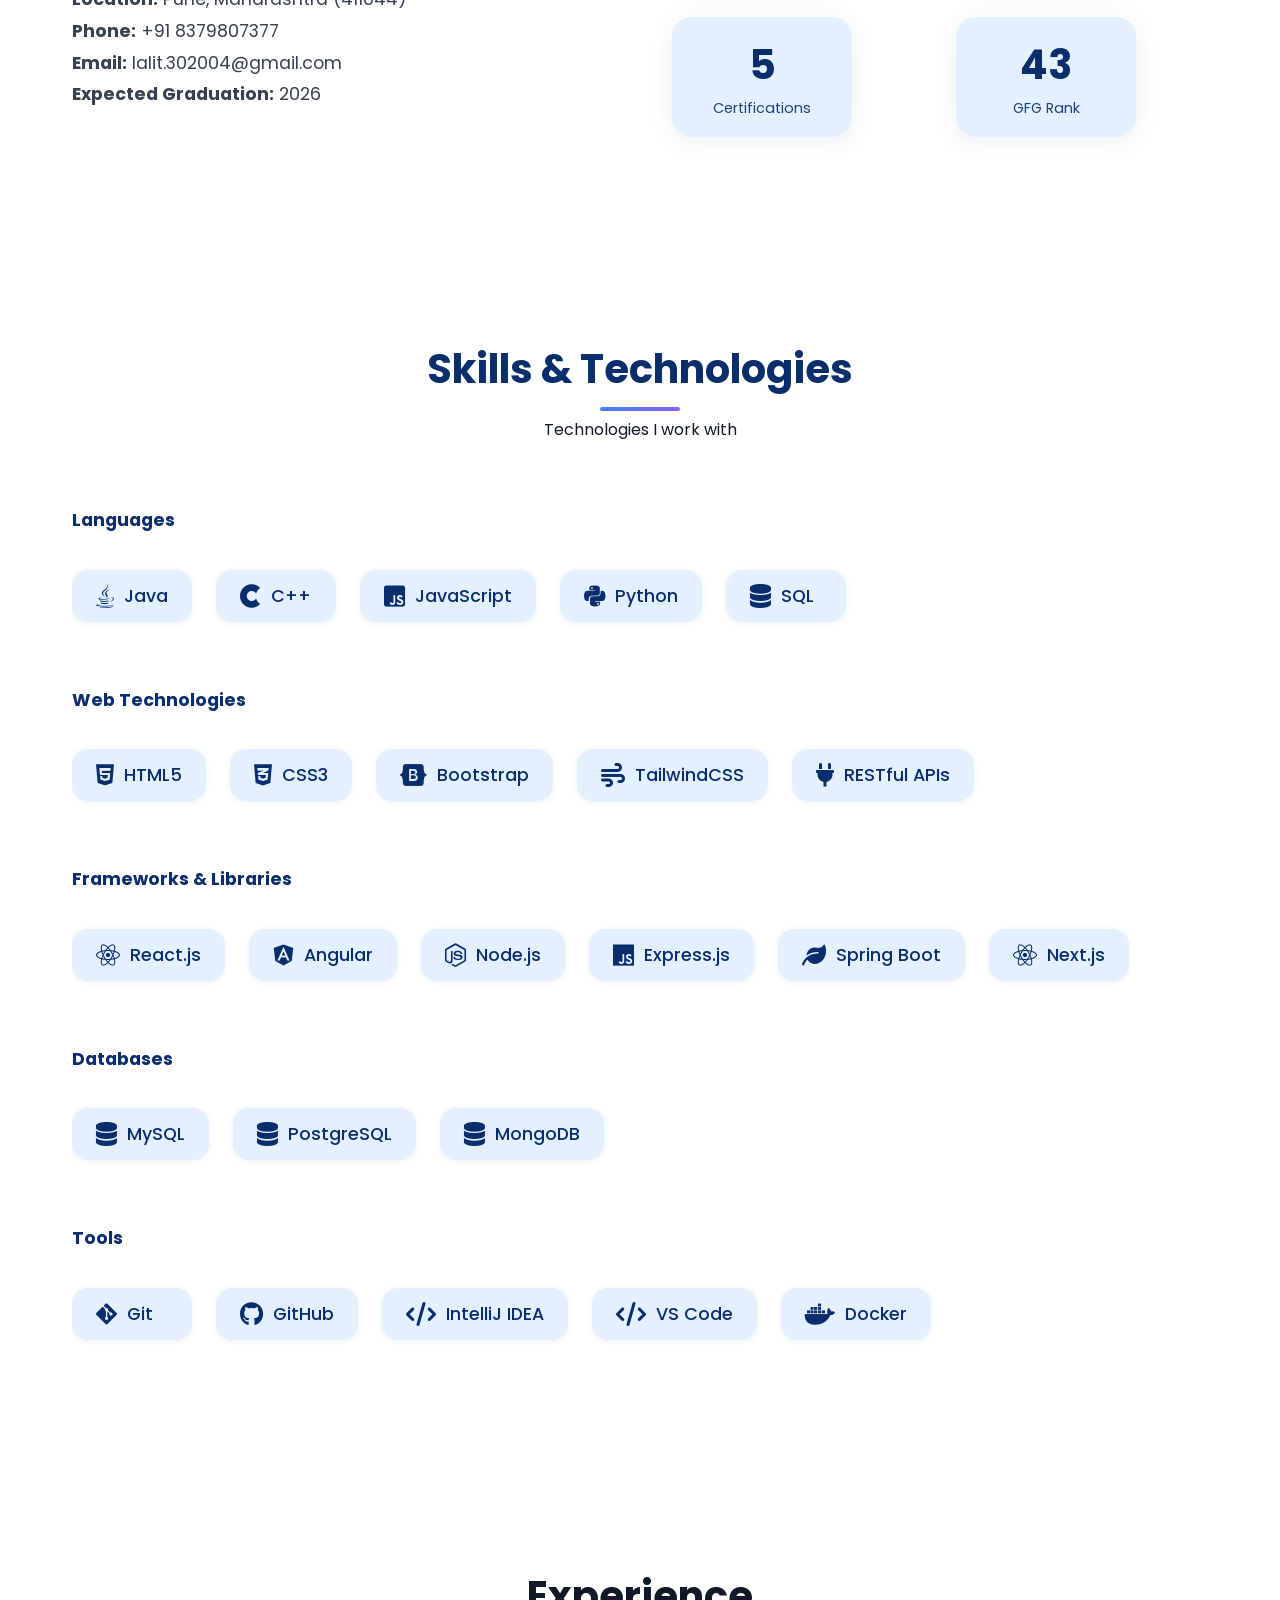
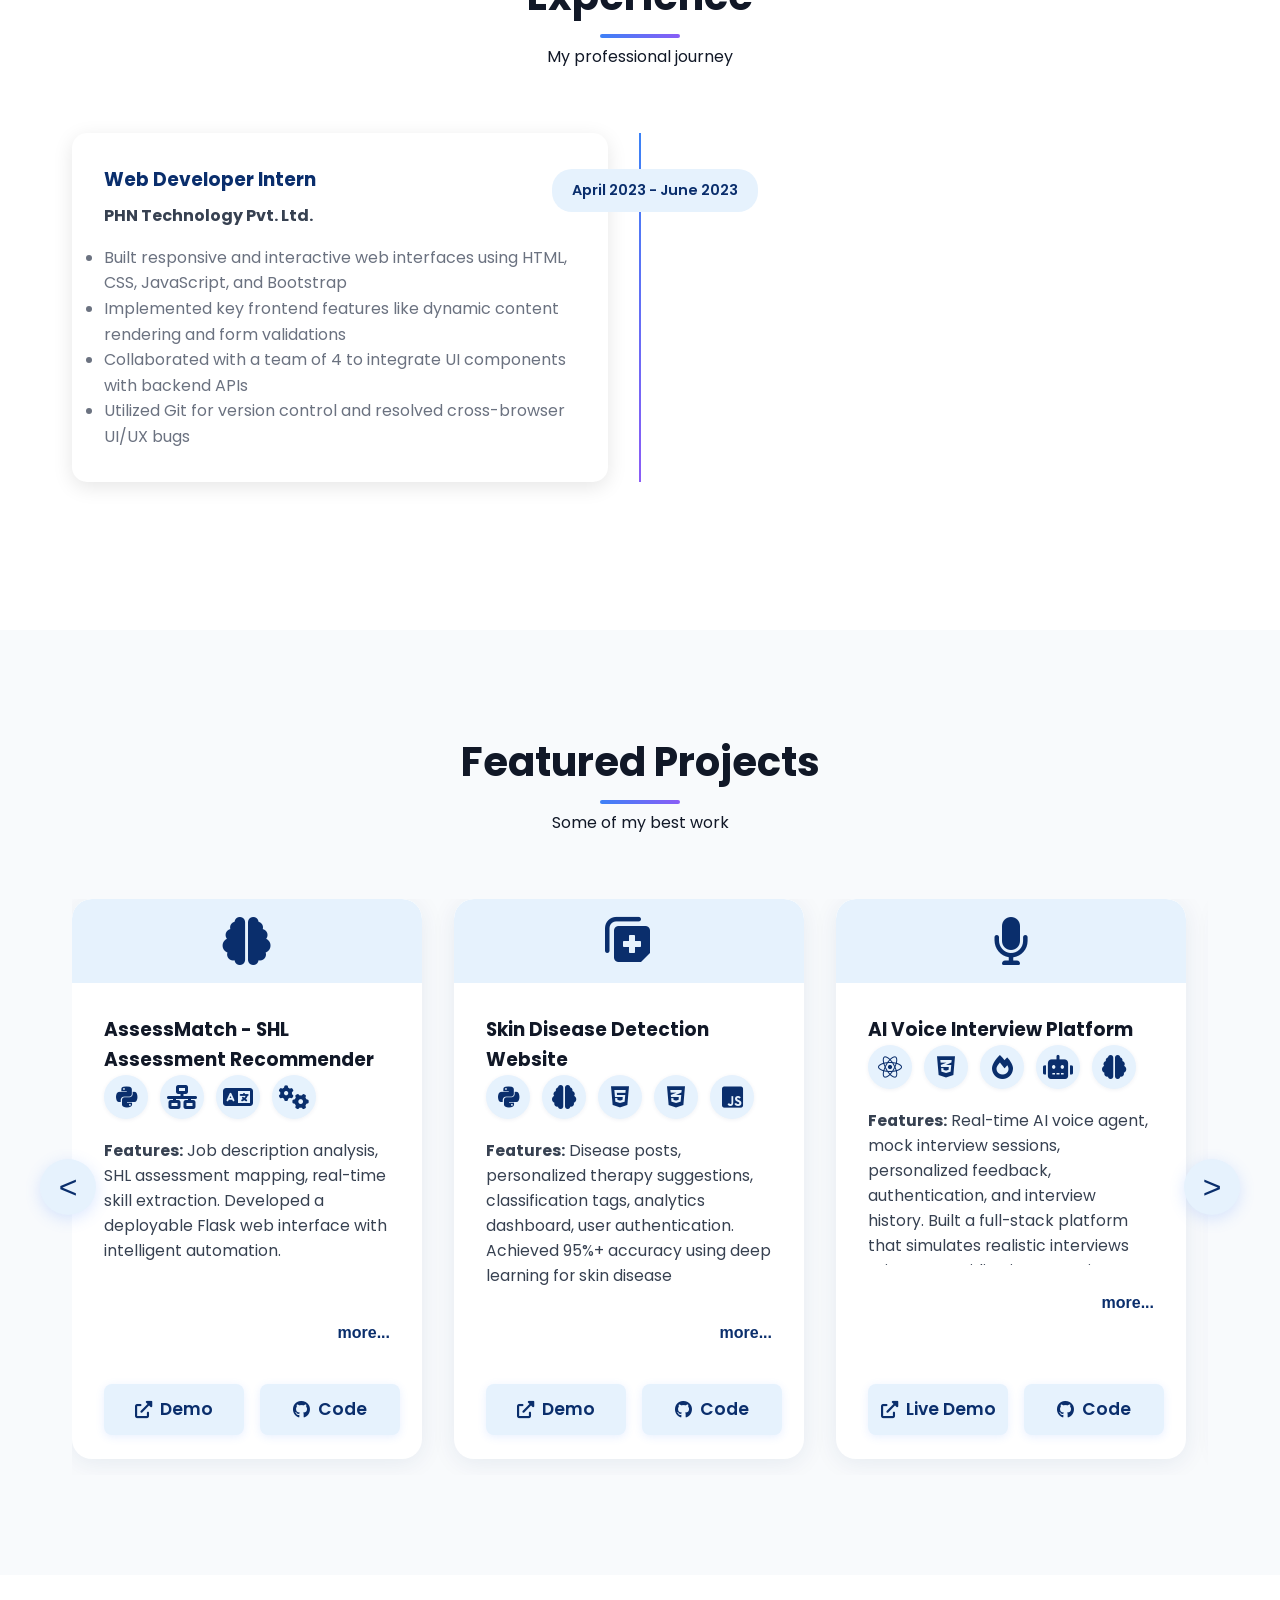
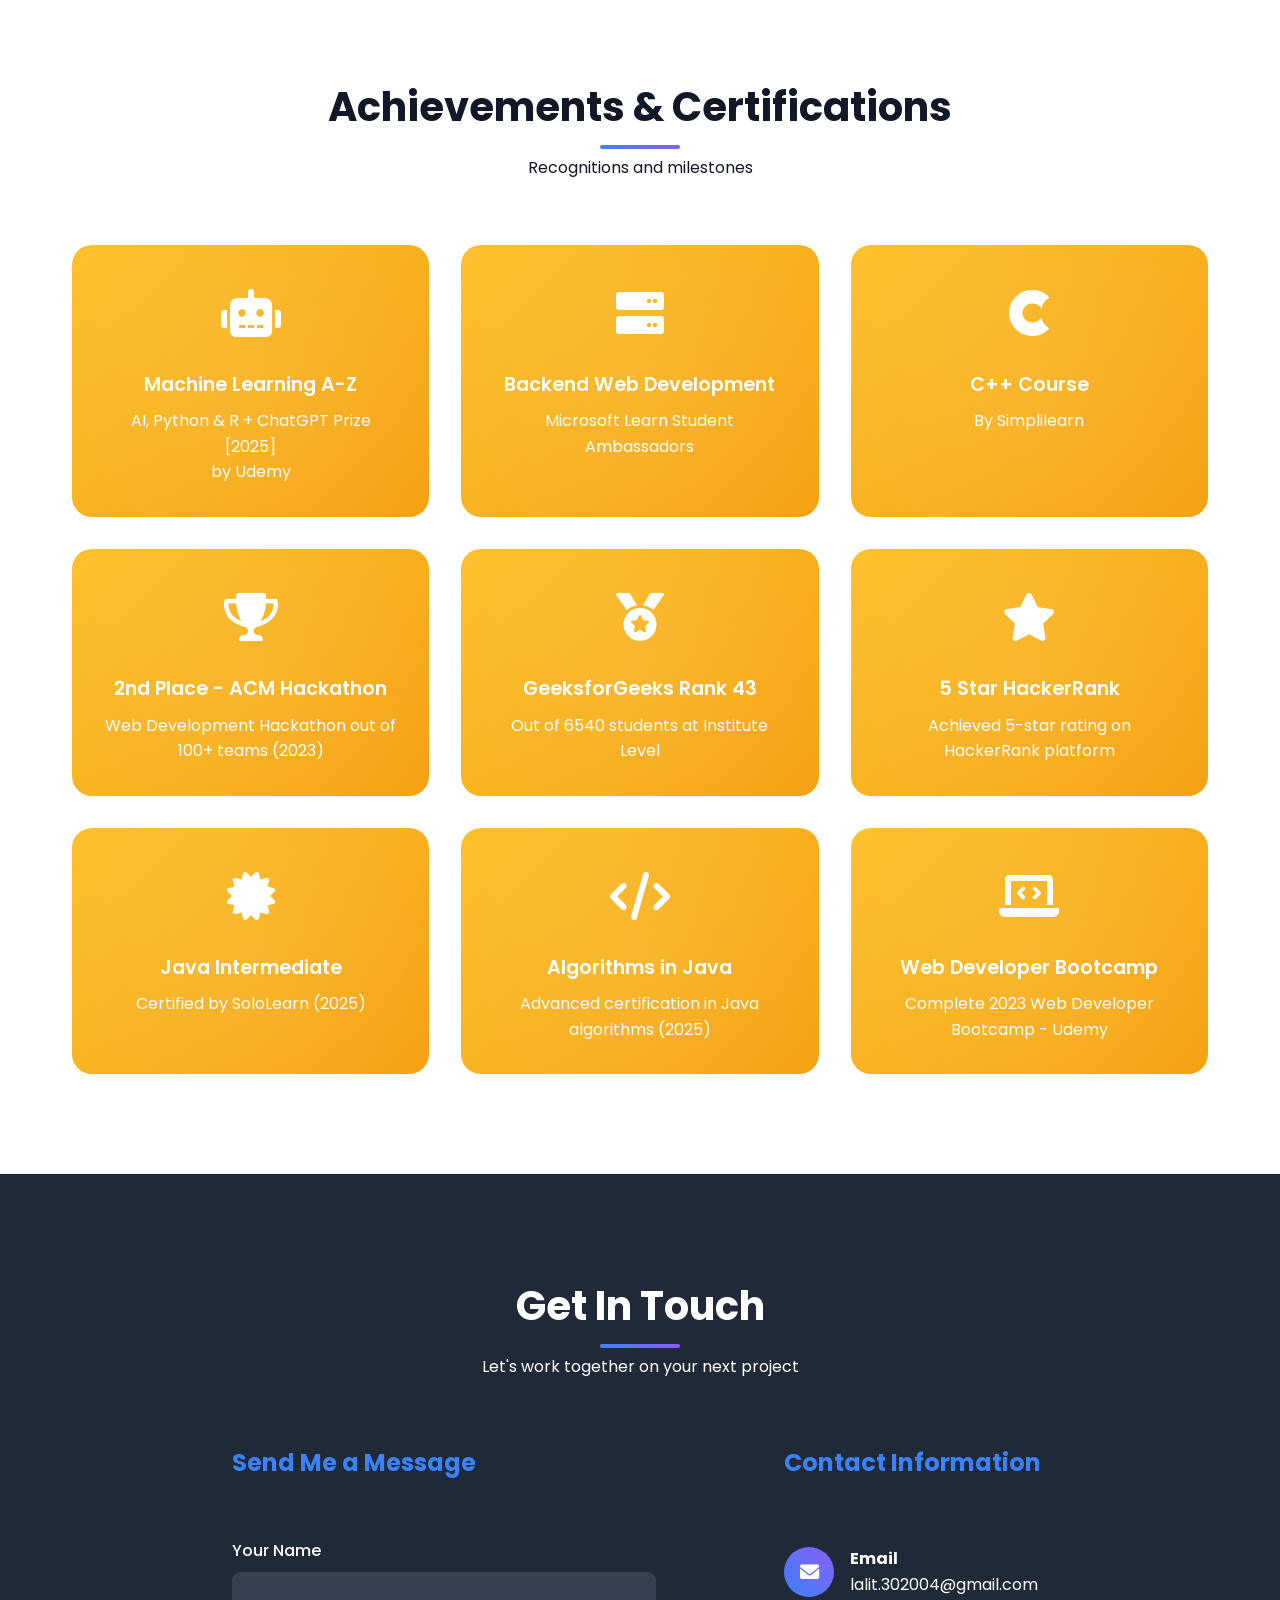
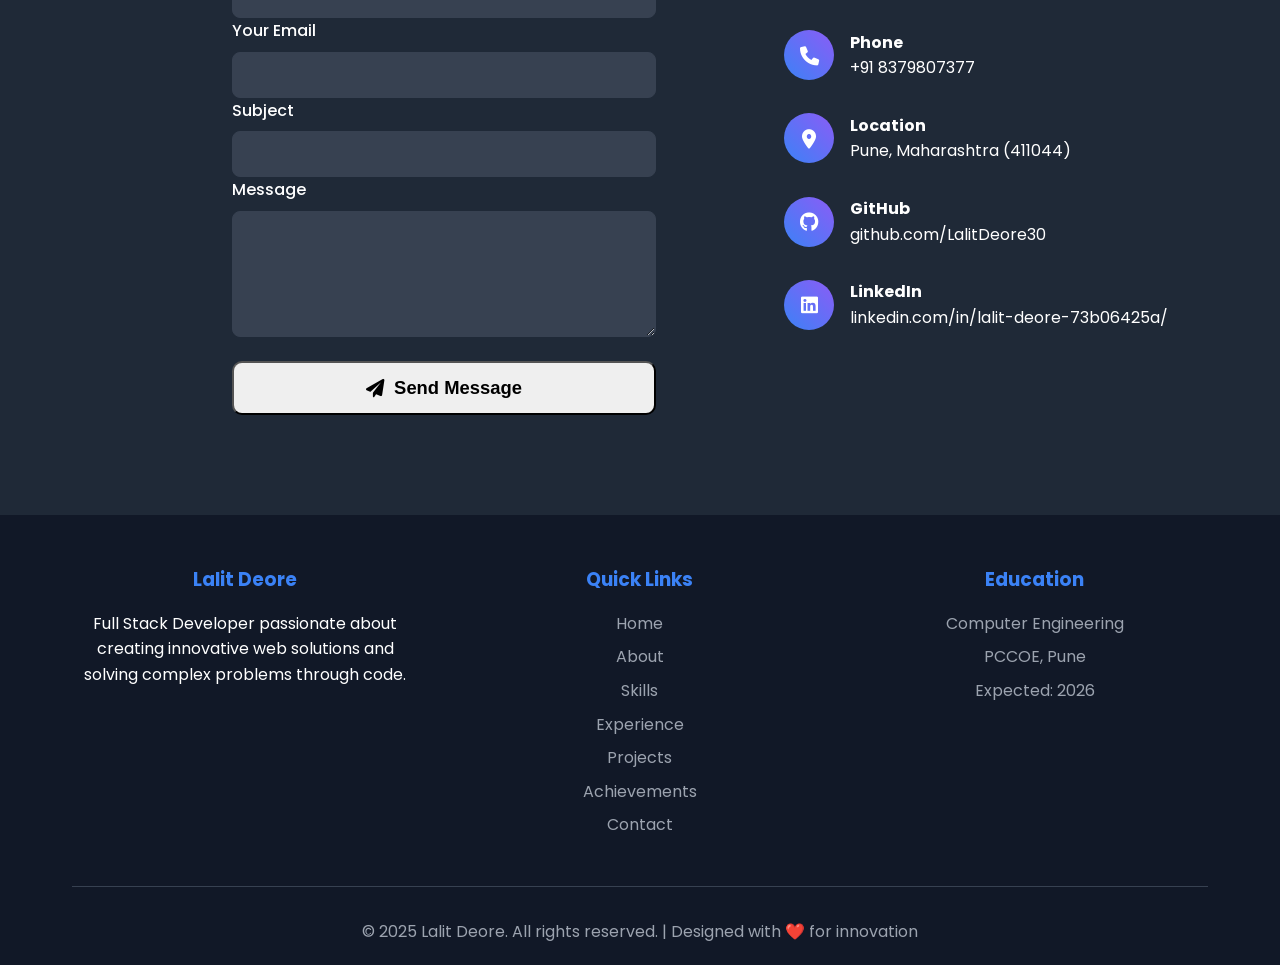
==== commit 7067a076: "Update index.html" ====
--- a/index.html
+++ b/index.html
@@ -1,2155 +1,2691 @@
 <!DOCTYPE html>
 <html lang="en">
-<head>
-    <meta charset="UTF-8">
-    <meta name="viewport" content="width=device-width, initial-scale=1.0">
+  <head>
+    <meta charset="UTF-8" />
+    <meta name="viewport" content="width=device-width, initial-scale=1.0" />
     <title>Lalit Deore - Full Stack Developer</title>
-    <link href="https://cdnjs.cloudflare.com/ajax/libs/font-awesome/6.0.0/css/all.min.css" rel="stylesheet">
-    <link href="https://fonts.googleapis.com/css2?family=Poppins:wght@300;400;500;600;700&display=swap" rel="stylesheet">
+    <link
+      href="https://cdnjs.cloudflare.com/ajax/libs/font-awesome/6.0.0/css/all.min.css"
+      rel="stylesheet"
+    />
+    <link
+      href="https://fonts.googleapis.com/css2?family=Poppins:wght@300;400;500;600;700&display=swap"
+      rel="stylesheet"
+    />
     <style>
-        :root {
-            --primary-blue: #0a2e6c;
-            --accent-gold: #FFC107;
-            --bg-white: #fff;
-            --text-dark: #111827;
-            --text-gray: #374151;
-            --card-shadow: 0 4px 24px rgba(10,46,108,0.08);
-        }
-        * {
-            margin: 0;
-            padding: 0;
-            box-sizing: border-box;
-        }
-
-        body {
-            font-family: 'Poppins', sans-serif;
-            line-height: 1.6;
-            background: var(--bg-white);
-            min-height: 100vh;
-            color: var(--text-dark);
-        }
-
-        /* Header & Navigation */
-        .navbar {
-            position: fixed;
-            top: 0;
-            width: 100vw !important;
-            background: var(--primary-blue);
-            backdrop-filter: blur(10px);
-            z-index: 1000 !important;
-            transition: all 0.3s ease;
-            box-shadow: 0 2px 20px rgba(0,0,0,0.1);
-            left: 0 !important;
-            margin: 0 !important;
-            padding: 0 !important;
-        }
-
-        .nav-container {
-            max-width: 1200px;
-            margin: 0 auto;
-            padding: 1rem 2rem;
-            display: flex;
-            justify-content: space-between;
-            align-items: center;
-        }
-
-        .logo {
-            font-size: 1.8rem;
-            font-weight: 700;
-            color: var(--bg-white);
-            text-decoration: none;
-            transition: all 0.3s ease;
-        }
-
-        .logo:hover {
-            transform: scale(1.05);
-        }
-
+      :root {
+        --primary-blue: #0a2e6c;
+        --accent-gold: #ffc107;
+        --bg-white: #fff;
+        --text-dark: #111827;
+        --text-gray: #374151;
+        --card-shadow: 0 4px 24px rgba(10, 46, 108, 0.08);
+      }
+      * {
+        margin: 0;
+        padding: 0;
+        box-sizing: border-box;
+      }
+
+      body {
+        font-family: "Poppins", sans-serif;
+        line-height: 1.6;
+        background: var(--bg-white);
+        min-height: 100vh;
+        color: var(--text-dark);
+      }
+
+      /* Header & Navigation */
+      .navbar {
+        position: fixed;
+        top: 0;
+        width: 100vw !important;
+        background: var(--primary-blue);
+        backdrop-filter: blur(10px);
+        z-index: 1000 !important;
+        transition: all 0.3s ease;
+        box-shadow: 0 2px 20px rgba(0, 0, 0, 0.1);
+        left: 0 !important;
+        margin: 0 !important;
+        padding: 0 !important;
+      }
+
+      .nav-container {
+        max-width: 1200px;
+        margin: 0 auto;
+        padding: 1rem 2rem;
+        display: flex;
+        justify-content: space-between;
+        align-items: center;
+      }
+
+      .logo {
+        font-size: 1.8rem;
+        font-weight: 700;
+        color: var(--bg-white);
+        text-decoration: none;
+        transition: all 0.3s ease;
+      }
+
+      .logo:hover {
+        transform: scale(1.05);
+      }
+
+      .nav-links {
+        display: flex;
+        list-style: none;
+        gap: 2rem;
+      }
+
+      .nav-links a {
+        text-decoration: none;
+        color: var(--bg-white);
+        font-weight: 500;
+        transition: all 0.3s ease;
+        position: relative;
+      }
+
+      .nav-links a:hover {
+        color: var(--accent-gold);
+      }
+
+      .nav-links a::after {
+        content: "";
+        position: absolute;
+        width: 0;
+        height: 2px;
+        bottom: -5px;
+        left: 0;
+        background: var(--accent-gold);
+        transition: width 0.3s ease;
+      }
+
+      .nav-links a:hover::after {
+        width: 100%;
+      }
+
+      .hamburger {
+        display: none;
+        flex-direction: column;
+        cursor: pointer;
+        gap: 4px;
+        z-index: 1100 !important;
+      }
+
+      .hamburger span {
+        width: 25px;
+        height: 3px;
+        background: var(--bg-white);
+        transition: 0.3s;
+      }
+
+      /* Hero Section */
+      .hero {
+        background: var(--bg-white);
+        min-height: 100vh;
+        display: flex;
+        align-items: center;
+        justify-content: center;
+        padding-top: 80px;
+      }
+
+      .hero-container {
+        max-width: 1200px;
+        margin: 0 auto;
+        padding: 2rem;
+        display: flex;
+        flex-direction: row;
+        gap: 4rem;
+        align-items: center;
+        justify-content: center;
+      }
+
+      .hero-img-glow {
+        background: #fff;
+        border-radius: 50%;
+        box-shadow: 0 0 0 10px #e3f0ff, 0 0 40px 0 var(--primary-blue);
+        padding: 10px;
+        display: flex;
+        align-items: center;
+        justify-content: center;
+      }
+
+      .hero-img-glow img {
+        width: 260px;
+        height: 260px;
+        border-radius: 50%;
+        object-fit: cover;
+        box-shadow: 0 8px 32px rgba(10, 46, 108, 0.15);
+        border: 4px solid var(--primary-blue);
+        background: #fff;
+      }
+
+      .hero-content {
+        min-width: 320px;
+        max-width: 600px;
+        display: flex;
+        flex-direction: column;
+        align-items: flex-start;
+        justify-content: center;
+        gap: 1.2rem;
+      }
+
+      .hero-content h2 {
+        font-size: 2.2rem;
+        font-weight: 600;
+        color: var(--text-dark);
+        margin-bottom: 0.5rem;
+      }
+
+      .hero-content h1 {
+        font-size: 3.2rem;
+        font-weight: 800;
+        margin-bottom: 0.5rem;
+        color: var(--primary-blue);
+      }
+
+      .hero-content .hero-role {
+        font-size: 2rem;
+        font-weight: 700;
+        margin-bottom: 1.2rem;
+        color: #ffc107;
+        min-height: 2.5rem;
+      }
+
+      .hero-content p {
+        font-size: 1.1rem;
+        color: var(--text-gray);
+        margin-bottom: 1.5rem;
+        max-width: 500px;
+      }
+
+      .hero-social {
+        display: flex;
+        gap: 1rem;
+        margin-bottom: 1.5rem;
+      }
+
+      .hero-social a {
+        color: var(--primary-blue);
+        background: #e3f0ff;
+        border-radius: 50%;
+        width: 44px;
+        height: 44px;
+        display: flex;
+        align-items: center;
+        justify-content: center;
+        font-size: 1.3rem;
+        transition: background 0.2s;
+        text-decoration: none;
+      }
+
+      .hero-social a:hover {
+        background: var(--accent-gold);
+        color: var(--primary-blue);
+      }
+
+      .hero-content .resume-btn {
+        display: inline-block;
+        background: var(--primary-blue);
+        color: #fff;
+        font-weight: 700;
+        font-size: 1.1rem;
+        padding: 14px 38px;
+        border-radius: 32px;
+        box-shadow: 0 4px 24px #2563eb33;
+        text-decoration: none;
+        transition: background 0.2s;
+        margin-top: 0.5rem;
+      }
+
+      .hero-content .resume-btn:hover {
+        background: var(--accent-gold);
+        color: var(--primary-blue);
+      }
+
+      @media (max-width: 900px) {
+        .hero-container {
+          flex-direction: column;
+          gap: 2rem;
+          padding-top: 100px;
+          align-items: center;
+        }
+        .hero-img-glow img {
+          width: 180px;
+          height: 180px;
+        }
+        .hero-content {
+          align-items: center;
+          text-align: center;
+        }
+        .hero-content h1 {
+          font-size: 2.2rem;
+        }
+      }
+
+      /* About Section */
+      .about {
+        background: var(--bg-white);
+        padding: 100px 0;
+        position: relative;
+      }
+
+      .container {
+        max-width: 1200px;
+        margin: 0 auto;
+        padding: 0 2rem;
+      }
+
+      .section-title {
+        text-align: center;
+        margin-bottom: 4rem;
+      }
+
+      .section-title h2 {
+        font-size: 2.5rem;
+        color: var(--text-dark);
+        margin-bottom: 1rem;
+        position: relative;
+      }
+
+      .section-title h2::after {
+        content: "";
+        width: 80px;
+        height: 4px;
+        background: linear-gradient(45deg, #3b82f6, #8b5cf6);
+        position: absolute;
+        bottom: -10px;
+        left: 50%;
+        transform: translateX(-50%);
+        border-radius: 2px;
+      }
+
+      .about-grid {
+        display: grid;
+        grid-template-columns: 1fr 1fr;
+        gap: 4rem;
+        align-items: center;
+      }
+
+      .about-text {
+        font-size: 1.1rem;
+        line-height: 1.8;
+        color: var(--text-gray);
+      }
+
+      .about-stats {
+        display: grid;
+        grid-template-columns: repeat(2, 1fr);
+        gap: 2rem;
+      }
+
+      .stat-card {
+        background: linear-gradient(135deg, #667eea 0%, #764ba2 100%);
+        padding: 2rem;
+        border-radius: 15px;
+        color: white;
+        text-align: center;
+        transition: all 0.3s ease;
+      }
+
+      .stat-card:hover {
+        transform: translateY(-5px);
+        box-shadow: 0 15px 30px rgba(0, 0, 0, 0.2);
+      }
+
+      .stat-number {
+        font-size: 2.5rem;
+        font-weight: 700;
+        display: block;
+      }
+
+      .stat-label {
+        font-size: 0.9rem;
+        opacity: 0.9;
+      }
+
+      /* Skills Section */
+      .skills {
+        background: #f8fafc;
+        padding: 100px 0;
+      }
+
+      .skills-grid {
+        display: grid;
+        grid-template-columns: repeat(auto-fit, minmax(250px, 1fr));
+        gap: 2rem;
+        margin-top: 3rem;
+      }
+
+      .skill-category {
+        background: white;
+        padding: 2rem;
+        border-radius: 15px;
+        box-shadow: 0 5px 20px rgba(0, 0, 0, 0.08);
+        transition: all 0.3s ease;
+      }
+
+      .skill-category:hover {
+        transform: translateY(-5px);
+        box-shadow: 0 15px 40px rgba(0, 0, 0, 0.12);
+      }
+
+      .skill-category h3 {
+        color: var(--primary-blue);
+        margin-bottom: 1.5rem;
+        font-size: 1.3rem;
+        display: flex;
+        align-items: center;
+        gap: 10px;
+      }
+
+      .skill-list {
+        display: flex;
+        flex-wrap: wrap;
+        gap: 8px;
+      }
+
+      .skill-tag {
+        background: linear-gradient(135deg, #667eea 0%, #764ba2 100%);
+        color: white;
+        padding: 8px 16px;
+        border-radius: 20px;
+        font-size: 0.9rem;
+        font-weight: 500;
+      }
+
+      /* Experience Section */
+      .experience {
+        background: var(--bg-white);
+        padding: 100px 0;
+      }
+
+      .timeline {
+        position: relative;
+        margin-top: 3rem;
+      }
+
+      .timeline::before {
+        content: "";
+        position: absolute;
+        left: 50%;
+        top: 0;
+        bottom: 0;
+        width: 2px;
+        background: linear-gradient(to bottom, #3b82f6, #8b5cf6);
+        transform: translateX(-50%);
+      }
+
+      .timeline-item {
+        position: relative;
+        margin-bottom: 3rem;
+        width: calc(50% - 2rem);
+      }
+
+      .timeline-item:nth-child(odd) {
+        left: 0;
+        text-align: right;
+      }
+
+      .timeline-item:nth-child(even) {
+        left: calc(50% + 2rem);
+      }
+
+      .timeline-content {
+        background: var(--bg-white);
+        padding: 2rem;
+        border-radius: 15px;
+        box-shadow: 0 5px 20px rgba(0, 0, 0, 0.1);
+        position: relative;
+        transition: all 0.3s ease;
+      }
+
+      .timeline-content:hover {
+        transform: translateY(-5px);
+        box-shadow: 0 15px 40px rgba(0, 0, 0, 0.15);
+      }
+
+      .timeline-date {
+        position: absolute;
+        top: 2.2rem;
+        transform: none;
+        z-index: 1;
+        background: #e6f2fd;
+        color: var(--primary-blue);
+        padding: 10px 20px;
+        border-radius: 20px;
+        font-weight: 600;
+        font-size: 0.9rem;
+        white-space: nowrap;
+      }
+
+      .timeline-item:nth-child(odd) .timeline-date {
+        right: -150px;
+      }
+
+      .timeline-item:nth-child(even) .timeline-date {
+        left: -150px;
+      }
+
+      /* Projects Section */
+      .projects {
+        background: #f8fafc;
+        padding: 100px 0;
+      }
+
+      .projects-carousel {
+        position: relative;
+        margin-top: 3rem;
+      }
+
+      .project-cards {
+        display: flex;
+        gap: 2rem;
+        overflow-x: auto;
+        scroll-snap-type: x mandatory;
+        padding-bottom: 1rem;
+        align-items: stretch;
+        scrollbar-width: thin;
+      }
+      .project-card,
+      .card {
+        display: inline-flex;
+        vertical-align: top;
+      }
+      .project-card {
+        min-width: 350px;
+        max-width: 350px;
+        min-height: 480px;
+        max-height: 480px;
+        background: #fff;
+        border-radius: 20px;
+        overflow: hidden;
+        box-shadow: var(--card-shadow);
+        transition: all 0.3s ease;
+        scroll-snap-align: start;
+        display: flex;
+        flex-direction: column;
+        justify-content: flex-start;
+        align-items: stretch;
+      }
+      .project-header {
+        background: #e3f0ff;
+        display: flex;
+        align-items: center;
+        justify-content: center;
+        height: 90px;
+        width: 100%;
+      }
+      .project-header i {
+        font-size: 3rem;
+        color: #0a2e6c;
+      }
+      .project-content {
+        flex: 1;
+        padding: 2rem 2rem 1.5rem 2rem;
+        display: flex;
+        flex-direction: column;
+        justify-content: flex-start;
+      }
+      .project-content h3 {
+        color: #111827;
+        margin-bottom: 1rem;
+        font-size: 1.3rem;
+        font-weight: 700;
+      }
+      .project-tech {
+        display: flex;
+        flex-wrap: wrap;
+        gap: 8px;
+        margin-bottom: 1rem;
+      }
+      .tech-tag {
+        background: #e6f2fd;
+        color: var(--primary-blue);
+        padding: 6px 16px;
+        border-radius: 12px;
+        font-size: 0.95rem;
+        font-weight: 500;
+        display: flex;
+        align-items: center;
+        gap: 6px;
+        border: none;
+      }
+      .project-features {
+        color: #374151;
+        font-size: 0.98rem;
+        line-height: 1.6;
+        margin-bottom: 1.5rem;
+      }
+      .project-links {
+        display: flex;
+        gap: 1rem;
+        margin-top: auto;
+      }
+      .project-link {
+        min-width: 140px !important;
+        text-align: center !important;
+        justify-content: center !important;
+        padding: 12px 0 !important;
+        font-size: 1.08rem !important;
+        background: #e6f2fd;
+        color: var(--primary-blue);
+        text-decoration: none;
+        border-radius: 8px;
+        font-size: 1rem;
+        font-weight: 600;
+        display: flex;
+        align-items: center;
+        gap: 8px;
+        border: none;
+        box-shadow: 0 2px 8px #4f8cff22;
+        transition: background 0.2s, color 0.2s;
+      }
+      .project-link:hover {
+        background: linear-gradient(90deg, #8f5cff 0%, #4f8cff 100%);
+        color: #fff;
+      }
+      .carousel-btn {
+        position: absolute;
+        top: 50%;
+        transform: translateY(-50%);
+        background: #e6f2fd;
+        color: var(--primary-blue);
+        border: none;
+        border-radius: 50%;
+        width: 56px;
+        height: 56px;
+        font-size: 2rem;
+        cursor: pointer;
+        z-index: 2;
+        box-shadow: 0 4px 16px #4f8cff33;
+        transition: background 0.2s, color 0.2s, box-shadow 0.2s;
+        display: flex;
+        align-items: center;
+        justify-content: center;
+      }
+      .carousel-btn.left {
+        left: -32px;
+      }
+      .carousel-btn.right {
+        right: -32px;
+      }
+      .carousel-btn:hover {
+        background: linear-gradient(90deg, #8f5cff 0%, #4f8cff 100%);
+        color: #fff;
+        box-shadow: 0 8px 24px #4f8cff44;
+      }
+      /* Achievements Section */
+      .achievements {
+        background: var(--bg-white);
+        padding: 100px 0;
+      }
+
+      .achievements-grid {
+        display: grid;
+        grid-template-columns: repeat(auto-fit, minmax(300px, 1fr));
+        gap: 2rem;
+        margin-top: 3rem;
+      }
+
+      .achievement-card {
+        background: linear-gradient(135deg, #fbbf24, #f59e0b);
+        padding: 2rem;
+        border-radius: 20px;
+        color: white;
+        text-align: center;
+        transition: all 0.3s ease;
+        position: relative;
+        overflow: hidden;
+      }
+
+      .achievement-card::before {
+        content: "";
+        position: absolute;
+        top: -50%;
+        left: -50%;
+        width: 200%;
+        height: 200%;
+        background: radial-gradient(
+          circle,
+          rgba(255, 255, 255, 0.1) 0%,
+          transparent 70%
+        );
+        animation: shimmer 3s infinite;
+      }
+
+      .achievement-card:hover {
+        transform: translateY(-10px);
+        box-shadow: 0 20px 40px rgba(0, 0, 0, 0.2);
+      }
+
+      .achievement-icon {
+        font-size: 3rem;
+        margin-bottom: 1rem;
+      }
+
+      .achievement-title {
+        font-size: 1.2rem;
+        font-weight: 600;
+        margin-bottom: 0.5rem;
+      }
+
+      /* Contact Section */
+      .contact {
+        background: #1f2937;
+        padding: 100px 0;
+        color: white;
+      }
+
+      .contact-grid {
+        display: grid;
+        grid-template-columns: 1fr 1fr;
+        gap: 8rem;
+        margin-top: 3rem;
+        margin-left: 10rem;
+      }
+
+      .contact-info {
+        display: flex;
+        flex-direction: column;
+        gap: 2rem;
+      }
+
+      .contact-item {
+        display: flex;
+        align-items: center;
+        gap: 1rem;
+      }
+
+      .contact-icon {
+        width: 50px;
+        height: 50px;
+        background: linear-gradient(45deg, #3b82f6, #8b5cf6);
+        border-radius: 50%;
+        display: flex;
+        align-items: center;
+        justify-content: center;
+        font-size: 1.2rem;
+      }
+
+      .contact-form {
+        display: flex;
+        flex-direction: column;
+        gap: 1.5rem;
+      }
+
+      .form-group {
+        display: flex;
+        flex-direction: column;
+        gap: 0.5rem;
+      }
+
+      .form-group label {
+        font-weight: 500;
+      }
+
+      .form-group input,
+      .form-group textarea {
+        padding: 12px 16px;
+        border: 1px solid #374151;
+        border-radius: 8px;
+        background: #374151;
+        color: white;
+        font-family: inherit;
+      }
+
+      .form-group input:focus,
+      .form-group textarea:focus {
+        outline: none;
+        border-color: #3b82f6;
+      }
+
+      /* Footer */
+      .footer {
+        background: #111827;
+        padding: 50px 0 20px;
+        color: white;
+        text-align: center;
+      }
+
+      .footer-content {
+        display: grid;
+        grid-template-columns: repeat(auto-fit, minmax(250px, 1fr));
+        gap: 3rem;
+        margin-bottom: 3rem;
+      }
+
+      .footer-section h3 {
+        margin-bottom: 1rem;
+        color: #3b82f6;
+      }
+
+      .footer-links {
+        display: flex;
+        flex-direction: column;
+        gap: 0.5rem;
+      }
+
+      .footer-links a {
+        color: #9ca3af;
+        text-decoration: none;
+        transition: color 0.3s ease;
+      }
+
+      .footer-links a:hover {
+        color: #3b82f6;
+      }
+
+      .footer-bottom {
+        border-top: 1px solid #374151;
+        padding-top: 2rem;
+        color: #9ca3af;
+      }
+
+      /* Animations */
+      @keyframes slideInLeft {
+        from {
+          opacity: 0;
+          transform: translateX(-100px);
+        }
+        to {
+          opacity: 1;
+          transform: translateX(0);
+        }
+      }
+
+      @keyframes slideInRight {
+        from {
+          opacity: 0;
+          transform: translateX(100px);
+        }
+        to {
+          opacity: 1;
+          transform: translateX(0);
+        }
+      }
+
+      @keyframes float {
+        0%,
+        100% {
+          transform: translateY(0px);
+        }
+        50% {
+          transform: translateY(-20px);
+        }
+      }
+
+      @keyframes shimmer {
+        0% {
+          transform: translateX(-100%);
+        }
+        100% {
+          transform: translateX(100%);
+        }
+      }
+
+      /* Responsive Design */
+      @media (max-width: 768px) {
+        /* Contact section: form above and below info */
+        .contact-grid {
+          display: flex;
+          flex-direction: column;
+          gap: 2rem;
+          margin-left: 0rem;
+        }
+        .contact-form {
+          order: 1;
+        }
+        .contact-info {
+          order: 2;
+        }
+        .contact-form:last-child {
+          order: 3;
+        }
+        /* Achievements/certifications: swipeable carousel, one card visible, no auto-scroll */
+        .achievements-grid {
+          overflow-x: auto !important;
+          scroll-snap-type: x mandatory !important;
+          -webkit-overflow-scrolling: touch !important;
+          animation: none !important;
+          justify-content: center !important;
+          padding-left: 7.5vw !important;
+          padding-right: 7.5vw !important;
+        }
+        .achievement-card {
+          min-width: 85vw !important;
+          max-width: 85vw !important;
+          min-height: 440px !important;
+          max-height: 600px !important;
+          margin-right: 0 !important;
+          white-space: normal !important;
+          word-break: break-word !important;
+          display: flex !important;
+          flex-direction: column !important;
+          justify-content: center !important;
+          align-items: center !important;
+          scroll-snap-align: center !important;
+        }
+        .achievement-card:last-child {
+          margin-right: 0 !important;
+        }
+        .achievements-carousel-btn {
+          display: flex !important;
+          position: absolute !important;
+          top: 50% !important;
+          transform: translateY(-50%) !important;
+          background: #e6f2fd !important;
+          color: var(--primary-blue) !important;
+          border: none !important;
+          border-radius: 50% !important;
+          width: 48px !important;
+          height: 48px !important;
+          font-size: 2rem !important;
+          cursor: pointer !important;
+          z-index: 2 !important;
+          box-shadow: 0 4px 16px #4f8cff33 !important;
+          align-items: center !important;
+          justify-content: center !important;
+        }
+        .achievements-carousel-btn.left {
+          left: 8px !important;
+        }
+        .achievements-carousel-btn.right {
+          right: 8px !important;
+        }
+        /* Contact: only one form */
+        .contact-form:last-child {
+          display: none;
+        }
+        /* Skills/tech stack: badges wrap, no carousel, no overlap, clean style */
+        .skills .container > div {
+          display: block;
+        }
+        .techstack-row {
+          display: grid !important;
+          grid-template-columns: repeat(3, 1fr) !important;
+          gap: 0.5rem !important;
+          padding: 0.5rem 0 !important;
+          width: 100% !important;
+          overflow-x: unset !important;
+          white-space: normal !important;
+          justify-content: unset !important;
+          align-items: stretch !important;
+        }
+        .tech-badge {
+          min-width: 0;
+          max-width: 100%;
+          box-sizing: border-box;
+        }
+        /* Experience: date above card */
+        .timeline-item {
+          display: flex;
+          flex-direction: column;
+          align-items: flex-start;
+          width: 100%;
+          left: 0;
+          text-align: left;
+          margin-bottom: 2rem;
+          position: static;
+        }
+        .timeline-date {
+          order: 1;
+          margin-bottom: 0.5rem;
+          position: static;
+          text-align: left;
+          display: block;
+        }
+        .timeline-content {
+          order: 2;
+          text-align: left;
+          position: static;
+          margin-bottom: 0.5rem;
+          width: 100%;
+        }
+        .timeline::before {
+          display: none;
+        }
+        /* Skills/tech stack: badges wrap, no horizontal scroll */
+        .techstack-row {
+          display: flex;
+          flex-wrap: wrap;
+          gap: 0.5rem;
+          padding: 0.5rem 0;
+          width: 100%;
+          overflow-x: visible;
+          white-space: normal;
+        }
+        .tech-badge {
+          min-width: 90px;
+          max-width: 120px;
+          padding: 8px 10px;
+          font-size: 0.95rem;
+          text-align: center;
+          white-space: nowrap;
+        }
+        /* Hide carousel buttons on mobile */
+        .carousel-btn {
+          display: none;
+        }
+        .project-cards,
+        .achievements-grid {
+          overflow-x: auto;
+          -webkit-overflow-scrolling: touch;
+          scroll-snap-type: x mandatory;
+        }
+        .project-card,
+        .card,
+        .achievement-card {
+          min-width: 85vw;
+          max-width: 85vw;
+          display: inline-block;
+          margin-right: 1rem;
+          scroll-snap-align: start;
+        }
+        /* Achievements auto-scroll */
+        .achievements-grid {
+          animation: achievements-scroll 30s linear infinite;
+        }
+        @keyframes achievements-scroll {
+          0% {
+            transform: translateX(0);
+          }
+          100% {
+            transform: translateX(-50%);
+          }
+        }
+        /* Navbar hamburger */
+        .hamburger {
+          display: flex;
+        }
         .nav-links {
-            display: flex;
-            list-style: none;
-            gap: 2rem;
-        }
-
+          position: fixed;
+          top: 100%;
+          left: 0;
+          width: 100%;
+          background: #0a2e6c !important;
+          color: #fff !important;
+          box-shadow: 0 8px 24px rgba(0, 0, 0, 0.18);
+          backdrop-filter: blur(10px);
+          flex-direction: column;
+          padding: 2rem;
+          transform: translateY(-100vh);
+          transition: transform 0.3s ease;
+          z-index: 1001;
+        }
+        .nav-links.active {
+          transform: translateY(0);
+        }
         .nav-links a {
-            text-decoration: none;
-            color: var(--bg-white);
-            font-weight: 500;
-            transition: all 0.3s ease;
-            position: relative;
-        }
-
+          color: #fff !important;
+          font-weight: 600;
+          font-size: 1.2rem;
+          margin-bottom: 1.2rem;
+        }
         .nav-links a:hover {
-            color: var(--accent-gold);
-        }
-
-        .nav-links a::after {
-            content: '';
-            position: absolute;
-            width: 0;
-            height: 2px;
-            bottom: -5px;
-            left: 0;
-            background: var(--accent-gold);
-            transition: width 0.3s ease;
-        }
-
-        .nav-links a:hover::after {
-            width: 100%;
-        }
-
-        .hamburger {
-            display: none;
-            flex-direction: column;
-            cursor: pointer;
-            gap: 4px;
-            z-index: 1100 !important;
-        }
-
+          color: #ffc107 !important;
+        }
         .hamburger span {
-            width: 25px;
-            height: 3px;
-            background: var(--bg-white);
-            transition: 0.3s;
-        }
-
-        /* Hero Section */
+          background: #fff !important;
+        }
+        /* Tech stack horizontal scroll */
+        .techstack-row {
+          overflow-x: auto;
+          flex-wrap: nowrap;
+          gap: 0.7rem;
+          padding: 1rem 0;
+          scrollbar-width: thin;
+        }
+        .tech-badge {
+          min-width: 70px;
+          padding: 8px 10px;
+          font-size: 0.95rem;
+        }
+        .project-card,
+        .card {
+          width: 95vw !important;
+          min-width: 95vw !important;
+          max-width: 95vw !important;
+          margin: 0 auto 1.2rem auto !important;
+        }
+        .container {
+          width: 100vw !important;
+          max-width: 100vw !important;
+          padding: 0 0.5rem !important;
+          box-sizing: border-box !important;
+        }
+        .project-card,
+        .card {
+          width: 100% !important;
+          min-width: unset !important;
+          max-width: 100% !important;
+          min-height: 420px !important;
+          box-sizing: border-box !important;
+          margin: 0 0 1.2rem 0 !important;
+          padding: 1.2rem 1rem !important;
+        }
+        .project-content h3 {
+          font-size: 1.1rem !important;
+        }
+        .project-features,
+        .project-content p {
+          font-size: 0.98rem !important;
+        }
+        .project-link,
+        .btn.btn-primary {
+          font-size: 1rem !important;
+          padding: 12px 0 !important;
+        }
+        .project-cards {
+          display: flex !important;
+          overflow-x: auto !important;
+          scroll-snap-type: x mandatory !important;
+          -webkit-overflow-scrolling: touch !important;
+          gap: 0 !important;
+          padding-bottom: 1rem !important;
+        }
+        .project-card,
+        .card {
+          min-width: 100vw !important;
+          max-width: 100vw !important;
+          width: 100vw !important;
+          scroll-snap-align: center !important;
+          margin: 0 !important;
+          box-sizing: border-box !important;
+        }
+        .tech-badge {
+          white-space: normal !important;
+          word-break: break-word !important;
+          text-overflow: unset !important;
+          height: auto !important;
+          line-height: 1.2 !important;
+          display: flex !important;
+          align-items: center !important;
+          justify-content: center !important;
+        }
+        .achievement-card {
+          margin-right: 1.2rem !important;
+        }
+        .achievement-card:last-child {
+          margin-right: 0 !important;
+        }
+      }
+
+      /* Scroll animations */
+      .animate-on-scroll {
+        opacity: 0;
+        transform: translateY(50px);
+        transition: all 0.6s ease;
+      }
+
+      .animate-on-scroll.animated {
+        opacity: 1;
+        transform: translateY(0);
+      }
+      /* Animated waving hand */
+      .wave-hand {
+        display: inline-block;
+        animation: wave 1.5s infinite;
+        transform-origin: 70% 70%;
+      }
+      @keyframes wave {
+        0% {
+          transform: rotate(0deg);
+        }
+        10% {
+          transform: rotate(14deg);
+        }
+        20% {
+          transform: rotate(-8deg);
+        }
+        30% {
+          transform: rotate(14deg);
+        }
+        40% {
+          transform: rotate(-4deg);
+        }
+        50% {
+          transform: rotate(10deg);
+        }
+        60% {
+          transform: rotate(0deg);
+        }
+        100% {
+          transform: rotate(0deg);
+        }
+      }
+      /* Skills Techstack Horizontal */
+      .techstack-row {
+        display: flex;
+        overflow-x: auto;
+        gap: 1.5rem;
+        padding: 1.5rem 0;
+        scrollbar-width: thin;
+      }
+      .tech-badge {
+        display: flex;
+        align-items: center;
+        gap: 10px;
+        background: #f7fafd;
+        border-radius: 16px;
+        padding: 12px 24px;
+        box-shadow: 0 1px 6px #0a2e6c11;
+        font-size: 1.1rem;
+        font-weight: 500;
+        color: var(--primary-blue);
+        white-space: nowrap;
+        min-width: 120px;
+      }
+      .tech-badge i {
+        font-size: 1.5rem;
+      }
+      @media (max-width: 900px) {
         .hero {
-            background: var(--bg-white);
-            min-height: 100vh;
-            display: flex;
-            align-items: center;
-            justify-content: center;
-            padding-top: 80px;
-        }
-
+          flex-direction: column;
+          padding-top: 100px;
+        }
+        .hero-img-glow img {
+          width: 180px;
+          height: 180px;
+        }
+        .project-card {
+          min-width: 90vw;
+          max-width: 90vw;
+        }
+      }
+      @media (max-width: 600px) {
+        .techstack-row {
+          gap: 0.7rem;
+          padding: 1rem 0;
+        }
+        .tech-badge {
+          padding: 8px 12px;
+          font-size: 0.95rem;
+          min-width: 90px;
+        }
+      }
+      .card-header {
+        background: #e6f2fd;
+        display: flex;
+        align-items: center;
+        justify-content: center;
+        height: 100px;
+        width: 100%;
+        border-top-left-radius: 20px;
+        border-top-right-radius: 20px;
+      }
+      .card-header i {
+        font-size: 3rem;
+        color: #0a2e6c;
+      }
+      .card-content {
+        flex: 1;
+        padding: 2rem 2rem 1.5rem 2rem;
+        display: flex;
+        flex-direction: column;
+        justify-content: flex-start;
+        position: relative;
+      }
+      .card {
+        min-width: 350px;
+        max-width: 350px;
+        min-height: 560px;
+        max-height: 560px;
+        background: #fff;
+        border-radius: 20px;
+        overflow: hidden;
+        box-shadow: var(--card-shadow);
+        transition: all 0.3s ease;
+        scroll-snap-align: start;
+        display: flex;
+        flex-direction: column;
+        justify-content: flex-start;
+        align-items: stretch;
+        position: relative;
+      }
+      .card-content {
+        display: flex;
+        flex-direction: column;
+        flex: 1 1 auto;
+        height: 100%;
+      }
+      .project-tech {
+        display: flex;
+        flex-wrap: wrap;
+        gap: 12px;
+        margin-bottom: 1.2rem;
+      }
+      .tech-icon-circle {
+        width: 44px;
+        height: 44px;
+        background: #e6f2fd;
+        border-radius: 50%;
+        display: flex;
+        align-items: center;
+        justify-content: center;
+        font-size: 1.5rem;
+        color: #0a2e6c;
+        box-shadow: 0 1px 4px #0a2e6c11;
+        position: relative;
+        cursor: pointer;
+      }
+      .tech-icon-circle:hover .tech-tooltip {
+        opacity: 1;
+        pointer-events: auto;
+        transform: translate(-50%, -120%) scale(1);
+      }
+      .tech-tooltip {
+        position: absolute;
+        left: 50%;
+        bottom: 100%;
+        transform: translate(-50%, -100%) scale(0.95);
+        background: #0a2e6c;
+        color: #fff;
+        padding: 5px 14px;
+        border-radius: 8px;
+        font-size: 0.95rem;
+        white-space: nowrap;
+        opacity: 0;
+        pointer-events: none;
+        transition: opacity 0.15s, transform 0.15s;
+        z-index: 10;
+      }
+      .project-features {
+        flex: 1 1 auto;
+        overflow: hidden;
+        text-overflow: ellipsis;
+        display: -webkit-box;
+        -webkit-line-clamp: 7;
+        -webkit-box-orient: vertical;
+        min-height: 5em;
+        margin-bottom: 1.2rem;
+        max-height: 10em;
+      }
+      .card .project-links {
+        margin-top: auto;
+        display: flex;
+        gap: 1rem;
+      }
+      .show-more {
+        background: none;
+        border: none;
+        color: #4f8cff;
+        font-weight: 600;
+        cursor: pointer;
+        margin-top: 10px;
+        align-self: flex-start;
+        font-size: 1rem;
+        display: block;
+      }
+      .card.collapsed .card-content {
+        max-height: 180px;
+        overflow: hidden;
+      }
+      .card .show-more {
+        background: none;
+        border: none;
+        color: var(--primary-blue);
+        font-weight: 600;
+        cursor: pointer;
+        margin-top: 10px;
+        align-self: flex-end;
+        font-size: 1rem;
+      }
+      .stat-card {
+        background: #e6f2fd;
+        color: #0a2e6c;
+        border-radius: 20px;
+        min-width: 180px;
+        min-height: 120px;
+        max-width: 180px;
+        max-height: 120px;
+        display: flex;
+        flex-direction: column;
+        align-items: center;
+        justify-content: center;
+        box-shadow: var(--card-shadow);
+      }
+      .modal-overlay {
+        position: fixed;
+        top: 0;
+        left: 0;
+        right: 0;
+        bottom: 0;
+        background: rgba(10, 46, 108, 0.18);
+        z-index: 9999;
+        display: flex;
+        align-items: center;
+        justify-content: center;
+        transition: opacity 0.2s;
+      }
+      .modal {
+        background: #fff;
+        border-radius: 20px;
+        box-shadow: 0 8px 40px #0a2e6c33;
+        max-width: 500px;
+        width: 90vw;
+        max-height: 90vh;
+        overflow-y: auto;
+        padding: 2.5rem 2rem 2rem 2rem;
+        position: relative;
+        animation: modalIn 0.2s;
+      }
+      @keyframes modalIn {
+        from {
+          transform: scale(0.95);
+          opacity: 0;
+        }
+        to {
+          transform: scale(1);
+          opacity: 1;
+        }
+      }
+      .modal-close {
+        position: absolute;
+        top: 18px;
+        right: 22px;
+        font-size: 2rem;
+        color: #0a2e6c;
+        background: none;
+        border: none;
+        cursor: pointer;
+        font-weight: 700;
+        z-index: 2;
+        transition: color 0.2s;
+      }
+      .modal-close:hover {
+        color: #8f5cff;
+      }
+      .contact-form .btn.btn-primary {
+        width: 100%;
+        margin: 24px 0 0 0;
+        padding: 14px 0;
+        text-align: center;
+        border-radius: 10px;
+        display: flex;
+        align-items: center;
+        justify-content: center;
+        gap: 10px;
+        font-size: 1.15rem;
+        font-weight: 700;
+      }
+      @media (max-width: 768px) {
+        /* Achievements/certifications vertical, auto-scroll upward */
+        .achievements-grid {
+          display: flex;
+          flex-direction: column;
+          gap: 1.2rem;
+          animation: achievements-vertical-scroll 30s linear infinite;
+          overflow-y: auto;
+          overflow-x: hidden;
+          height: 350px;
+          max-height: 60vw;
+        }
+        @keyframes achievements-vertical-scroll {
+          0% {
+            transform: translateY(0);
+          }
+          100% {
+            transform: translateY(-50%);
+          }
+        }
+        .achievement-card {
+          min-width: 90vw;
+          max-width: 90vw;
+          margin: 0 auto;
+        }
+        /* About section order and alignment */
+        .about .section-title h2 {
+          text-align: center;
+          margin-bottom: 1.2rem;
+        }
+        .about-grid {
+          display: flex;
+          flex-direction: column;
+          align-items: center;
+          gap: 1.5rem;
+        }
+        .about-stats {
+          order: 2;
+          margin-bottom: 1.5rem;
+        }
+
+        .about-stats img {
+          display: block;
+          margin: 0 auto 1.2rem auto;
+        }
+        .about-text {
+          order: 3;
+          text-align: left;
+          width: 100%;
+          max-width: 95vw;
+        }
+        .about-text h3 {
+          text-align: center;
+          margin-bottom: 1.2rem;
+        }
+        /* Hero section mobile layout */
         .hero-container {
-            max-width: 1200px;
-            margin: 0 auto;
-            padding: 2rem;
-            display: flex;
-            flex-direction: row;
-            gap: 4rem;
-            align-items: center;
-            justify-content: center;
-        }
-
+          flex-direction: column;
+          align-items: center;
+          gap: 1.5rem;
+          padding-top: 80px;
+        }
         .hero-img-glow {
-            background: #fff;
-            border-radius: 50%;
-            box-shadow: 0 0 0 10px #e3f0ff, 0 0 40px 0 var(--primary-blue);
-            padding: 10px;
-            display: flex;
-            align-items: center;
-            justify-content: center;
-        }
-
-        .hero-img-glow img {
-            width: 260px;
-            height: 260px;
-            border-radius: 50%;
-            object-fit: cover;
-            box-shadow: 0 8px 32px rgba(10,46,108,0.15);
-            border: 4px solid var(--primary-blue);
-            background: #fff;
-        }
-
+          order: 1;
+          margin-bottom: 1.2rem;
+        }
         .hero-content {
-            min-width: 320px;
-            max-width: 600px;
-            display: flex;
-            flex-direction: column;
-            align-items: flex-start;
-            justify-content: center;
-            gap: 1.2rem;
-        }
-
+          order: 2;
+          align-items: flex-start;
+          text-align: left;
+          width: 100%;
+          max-width: 95vw;
+        }
+        .hero-content h1,
         .hero-content h2 {
-            font-size: 2.2rem;
-            font-weight: 600;
-            color: var(--text-dark);
-            margin-bottom: 0.5rem;
-        }
-
-        .hero-content h1 {
-            font-size: 3.2rem;
-            font-weight: 800;
-            margin-bottom: 0.5rem;
-            color: var(--primary-blue);
-        }
-
+          text-align: center;
+          width: 100%;
+        }
         .hero-content .hero-role {
-            font-size: 2rem;
-            font-weight: 700;
-            margin-bottom: 1.2rem;
-            color: #FFC107;
-            min-height: 2.5rem;
-        }
-
+          text-align: left;
+          width: 100%;
+        }
         .hero-content p {
-            font-size: 1.1rem;
-            color: var(--text-gray);
-            margin-bottom: 1.5rem;
-            max-width: 500px;
-        }
-
+          text-align: left;
+          width: 100%;
+        }
         .hero-social {
-            display: flex;
-            gap: 1rem;
-            margin-bottom: 1.5rem;
-        }
-
-        .hero-social a {
-            color: var(--primary-blue);
-            background: #e3f0ff;
-            border-radius: 50%;
-            width: 44px;
-            height: 44px;
-            display: flex;
-            align-items: center;
-            justify-content: center;
-            font-size: 1.3rem;
-            transition: background 0.2s;
-            text-decoration: none;
-        }
-
-        .hero-social a:hover {
-            background: var(--accent-gold);
-            color: var(--primary-blue);
-        }
-
+          margin-bottom: 1.2rem;
+          justify-content: flex-start;
+        }
         .hero-content .resume-btn {
-            display: inline-block;
-            background: var(--primary-blue);
-            color: #fff;
-            font-weight: 700;
-            font-size: 1.1rem;
-            padding: 14px 38px;
-            border-radius: 32px;
-            box-shadow: 0 4px 24px #2563eb33;
-            text-decoration: none;
-            transition: background 0.2s;
-            margin-top: 0.5rem;
-        }
-
-        .hero-content .resume-btn:hover {
-            background: var(--accent-gold);
-            color: var(--primary-blue);
-        }
-
-        @media (max-width: 900px) {
-            .hero-container {
-                flex-direction: column;
-                gap: 2rem;
-                padding-top: 100px;
-                align-items: center;
-        }
-            .hero-img-glow img {
-                width: 180px;
-                height: 180px;
-            }
-            .hero-content {
-            align-items: center;
-                text-align: center;
-            }
-            .hero-content h1 {
-                font-size: 2.2rem;
-            }
-        }
-
-        /* About Section */
-        .about {
-            background: var(--bg-white);
-            padding: 100px 0;
-            position: relative;
-        }
-
-        .container {
-            max-width: 1200px;
-            margin: 0 auto;
-            padding: 0 2rem;
-        }
-
-        .section-title {
-            text-align: center;
-            margin-bottom: 4rem;
-        }
-
-        .section-title h2 {
-            font-size: 2.5rem;
-            color: var(--text-dark);
-            margin-bottom: 1rem;
-            position: relative;
-        }
-
-        .section-title h2::after {
-            content: '';
-            width: 80px;
-            height: 4px;
-            background: linear-gradient(45deg, #3b82f6, #8b5cf6);
-            position: absolute;
-            bottom: -10px;
-            left: 50%;
-            transform: translateX(-50%);
-            border-radius: 2px;
-        }
-
-        .about-grid {
-            display: grid;
-            grid-template-columns: 1fr 1fr;
-            gap: 4rem;
-            align-items: center;
-        }
-
-        .about-text {
-            font-size: 1.1rem;
-            line-height: 1.8;
-            color: var(--text-gray);
-        }
-
-        .about-stats {
-            display: grid;
-            grid-template-columns: repeat(2, 1fr);
-            gap: 2rem;
-        }
-
-        .stat-card {
-            background: linear-gradient(135deg, #667eea 0%, #764ba2 100%);
-            padding: 2rem;
-            border-radius: 15px;
-            color: white;
-            text-align: center;
-            transition: all 0.3s ease;
-        }
-
-        .stat-card:hover {
-            transform: translateY(-5px);
-            box-shadow: 0 15px 30px rgba(0,0,0,0.2);
-        }
-
-        .stat-number {
-            font-size: 2.5rem;
-            font-weight: 700;
-            display: block;
-        }
-
-        .stat-label {
-            font-size: 0.9rem;
-            opacity: 0.9;
-        }
-
-        /* Skills Section */
-        .skills {
-            background: #f8fafc;
-            padding: 100px 0;
-        }
-
-        .skills-grid {
-            display: grid;
-            grid-template-columns: repeat(auto-fit, minmax(250px, 1fr));
-            gap: 2rem;
-            margin-top: 3rem;
-        }
-
-        .skill-category {
-            background: white;
-            padding: 2rem;
-            border-radius: 15px;
-            box-shadow: 0 5px 20px rgba(0,0,0,0.08);
-            transition: all 0.3s ease;
-        }
-
-        .skill-category:hover {
-            transform: translateY(-5px);
-            box-shadow: 0 15px 40px rgba(0,0,0,0.12);
-        }
-
-        .skill-category h3 {
-            color: var(--primary-blue);
-            margin-bottom: 1.5rem;
-            font-size: 1.3rem;
-            display: flex;
-            align-items: center;
-            gap: 10px;
-        }
-
-        .skill-list {
-            display: flex;
-            flex-wrap: wrap;
-            gap: 8px;
-        }
-
-        .skill-tag {
-            background: linear-gradient(135deg, #667eea 0%, #764ba2 100%);
-            color: white;
-            padding: 8px 16px;
-            border-radius: 20px;
-            font-size: 0.9rem;
-            font-weight: 500;
-        }
-
-        /* Experience Section */
-        .experience {
-            background: var(--bg-white);
-            padding: 100px 0;
-        }
-
-        .timeline {
-            position: relative;
-            margin-top: 3rem;
-        }
-
-        .timeline::before {
-            content: '';
-            position: absolute;
-            left: 50%;
-            top: 0;
-            bottom: 0;
-            width: 2px;
-            background: linear-gradient(to bottom, #3b82f6, #8b5cf6);
-            transform: translateX(-50%);
-        }
-
-        .timeline-item {
-            position: relative;
-            margin-bottom: 3rem;
-            width: calc(50% - 2rem);
-        }
-
-        .timeline-item:nth-child(odd) {
-            left: 0;
-            text-align: right;
-        }
-
-        .timeline-item:nth-child(even) {
-            left: calc(50% + 2rem);
-        }
-
-        .timeline-content {
-            background: var(--bg-white);
-            padding: 2rem;
-            border-radius: 15px;
-            box-shadow: 0 5px 20px rgba(0,0,0,0.1);
-            position: relative;
-            transition: all 0.3s ease;
-        }
-
-        .timeline-content:hover {
-            transform: translateY(-5px);
-            box-shadow: 0 15px 40px rgba(0,0,0,0.15);
-        }
-
-        .timeline-date {
-            position: absolute;
-            top: 2.2rem;
-            transform: none;
-            z-index: 1;
-            background: #e6f2fd;
-            color: var(--primary-blue);
-            padding: 10px 20px;
-            border-radius: 20px;
-            font-weight: 600;
-            font-size: 0.9rem;
-            white-space: nowrap;
-        }
-
-        .timeline-item:nth-child(odd) .timeline-date {
-            right: -150px;
-        }
-
-        .timeline-item:nth-child(even) .timeline-date {
-            left: -150px;
-        }
-
-        /* Projects Section */
-        .projects {
-            background: #f8fafc;
-            padding: 100px 0;
-        }
-
-        .projects-carousel {
-            position: relative;
-            margin-top: 3rem;
-        }
-
-        .project-cards {
-            display: flex;
-            gap: 2rem;
-            overflow-x: auto;
-            scroll-snap-type: x mandatory;
-            padding-bottom: 1rem;
-            align-items: stretch;
-            scrollbar-width: thin;
-        }
-        .project-card, .card {
-            display: inline-flex;
-            vertical-align: top;
-        }
-        .project-card {
-            min-width: 350px;
-            max-width: 350px;
-            min-height: 480px;
-            max-height: 480px;
-            background: #fff;
-            border-radius: 20px;
-            overflow: hidden;
-            box-shadow: var(--card-shadow);
-            transition: all 0.3s ease;
-            scroll-snap-align: start;
-            display: flex;
-            flex-direction: column;
-            justify-content: flex-start;
-            align-items: stretch;
-        }
-        .project-header {
-            background: #e3f0ff;
-            display: flex;
-            align-items: center;
-            justify-content: center;
-            height: 90px;
-            width: 100%;
-        }
-        .project-header i {
-            font-size: 3rem;
-            color: #0a2e6c;
-        }
-        .project-content {
-            flex: 1;
-            padding: 2rem 2rem 1.5rem 2rem;
-            display: flex;
-            flex-direction: column;
-            justify-content: flex-start;
-        }
-        .project-content h3 {
-            color: #111827;
-            margin-bottom: 1rem;
-            font-size: 1.3rem;
-            font-weight: 700;
-        }
-        .project-tech {
-            display: flex;
-            flex-wrap: wrap;
-            gap: 8px;
-            margin-bottom: 1rem;
-        }
-        .tech-tag {
-            background: #e6f2fd ;
-            color: var(--primary-blue);;
-            padding: 6px 16px;
-            border-radius: 12px;
-            font-size: 0.95rem;
-            font-weight: 500;
-            display: flex;
-            align-items: center;
-            gap: 6px;
-            border: none;
-        }
-        .project-features {
-            color: #374151;
-            font-size: 0.98rem;
-            line-height: 1.6;
-            margin-bottom: 1.5rem;
-        }
-        .project-links {
-            display: flex;
-            gap: 1rem;
-            margin-top: auto;
-        }
-        .project-link {
-            min-width: 140px !important;
-            text-align: center !important;
-            justify-content: center !important;
-            padding: 12px 0 !important;
-            font-size: 1.08rem !important;
-            background: #e6f2fd;
-            color: var(--primary-blue);
-            text-decoration: none;
-            border-radius: 8px;
-            font-size: 1rem;
-            font-weight: 600;
-            display: flex;
-            align-items: center;
-            gap: 8px;
-            border: none;
-            box-shadow: 0 2px 8px #4f8cff22;
-            transition: background 0.2s, color 0.2s;
-        }
-        .project-link:hover {
-            background: linear-gradient(90deg, #8f5cff 0%, #4f8cff 100%);
-            color: #fff;
-        }
-        .carousel-btn {
-            position: absolute;
-            top: 50%;
-            transform: translateY(-50%);
-            background: #e6f2fd;
-            color: var(--primary-blue);
-            border: none;
-            border-radius: 50%;
-            width: 56px;
-            height: 56px;
-            font-size: 2rem;
-            cursor: pointer;
-            z-index: 2;
-            box-shadow: 0 4px 16px #4f8cff33;
-            transition: background 0.2s, color 0.2s, box-shadow 0.2s;
-            display: flex;
-            align-items: center;
-            justify-content: center;
-        }
-        .carousel-btn.left {
-            left: -32px;
-        }
-        .carousel-btn.right {
-            right: -32px;
-        }
-        .carousel-btn:hover {
-            background: linear-gradient(90deg, #8f5cff 0%, #4f8cff 100%);
-            color: #fff;
-            box-shadow: 0 8px 24px #4f8cff44;
-        }
-        /* Achievements Section */
-        .achievements {
-            background: var(--bg-white);
-            padding: 100px 0;
-        }
-
-        .achievements-grid {
-            display: grid;
-            grid-template-columns: repeat(auto-fit, minmax(300px, 1fr));
-            gap: 2rem;
-            margin-top: 3rem;
-        }
-
-        .achievement-card {
-            background: linear-gradient(135deg, #fbbf24, #f59e0b);
-            padding: 2rem;
-            border-radius: 20px;
-            color: white;
-            text-align: center;
-            transition: all 0.3s ease;
-            position: relative;
-            overflow: hidden;
-        }
-
-        .achievement-card::before {
-            content: '';
-            position: absolute;
-            top: -50%;
-            left: -50%;
-            width: 200%;
-            height: 200%;
-            background: radial-gradient(circle, rgba(255,255,255,0.1) 0%, transparent 70%);
-            animation: shimmer 3s infinite;
-        }
-
-        .achievement-card:hover {
-            transform: translateY(-10px);
-            box-shadow: 0 20px 40px rgba(0,0,0,0.2);
-        }
-
-        .achievement-icon {
-            font-size: 3rem;
-            margin-bottom: 1rem;
-        }
-
-        .achievement-title {
-            font-size: 1.2rem;
-            font-weight: 600;
-            margin-bottom: 0.5rem;
-        }
-
-        /* Contact Section */
-        .contact {
-            background: #1f2937;
-            padding: 100px 0;
-            color: white;
-        }
-
-        .contact-grid {
-            display: grid;
-            grid-template-columns: 1fr 1fr;
-            gap: 8rem;
-            margin-top: 3rem;
-            margin-left: 10rem;
-        }
-
-        .contact-info {
-            display: flex;
-            flex-direction: column;
-            gap: 2rem;
-        }
-
-        .contact-item {
-            display: flex;
-            align-items: center;
-            gap: 1rem;
-        }
-
-        .contact-icon {
-            width: 50px;
-            height: 50px;
-            background: linear-gradient(45deg, #3b82f6, #8b5cf6);
-            border-radius: 50%;
-            display: flex;
-            align-items: center;
-            justify-content: center;
-            font-size: 1.2rem;
-        }
-
-        .contact-form {
-            display: flex;
-            flex-direction: column;
-            gap: 1.5rem;
-        }
-
-        .form-group {
-            display: flex;
-            flex-direction: column;
-            gap: 0.5rem;
-        }
-
-        .form-group label {
-            font-weight: 500;
-        }
-
-        .form-group input,
-        .form-group textarea {
-            padding: 12px 16px;
-            border: 1px solid #374151;
-            border-radius: 8px;
-            background: #374151;
-            color: white;
-            font-family: inherit;
-        }
-
-        .form-group input:focus,
-        .form-group textarea:focus {
-            outline: none;
-            border-color: #3b82f6;
-        }
-
-        /* Footer */
-        .footer {
-            background: #111827;
-            padding: 50px 0 20px;
-            color: white;
-            text-align: center;
-        }
-
-        .footer-content {
-            display: grid;
-            grid-template-columns: repeat(auto-fit, minmax(250px, 1fr));
-            gap: 3rem;
-            margin-bottom: 3rem;
-        }
-
-        .footer-section h3 {
-            margin-bottom: 1rem;
-            color: #3b82f6;
-        }
-
-        .footer-links {
-            display: flex;
-            flex-direction: column;
-            gap: 0.5rem;
-        }
-
-        .footer-links a {
-            color: #9ca3af;
-            text-decoration: none;
-            transition: color 0.3s ease;
-        }
-
-        .footer-links a:hover {
-            color: #3b82f6;
-        }
-
-        .footer-bottom {
-            border-top: 1px solid #374151;
-            padding-top: 2rem;
-            color: #9ca3af;
-        }
-
-        /* Animations */
-        @keyframes slideInLeft {
-            from {
-                opacity: 0;
-                transform: translateX(-100px);
-            }
-            to {
-                opacity: 1;
-                transform: translateX(0);
-            }
-        }
-
-        @keyframes slideInRight {
-            from {
-                opacity: 0;
-                transform: translateX(100px);
-            }
-            to {
-                opacity: 1;
-                transform: translateX(0);
-            }
-        }
-
-        @keyframes float {
-            0%, 100% { transform: translateY(0px); }
-            50% { transform: translateY(-20px); }
-        }
-
-        @keyframes shimmer {
-            0% { transform: translateX(-100%); }
-            100% { transform: translateX(100%); }
-        }
-
-        /* Responsive Design */
-        @media (max-width: 768px) {
-            /* Contact section: form above and below info */
-            .contact-grid {
-                display: flex ;
-                flex-direction: column ;
-                gap: 2rem ;
-                margin-left: 0rem;
-            }
-            .contact-form {
-                order: 1;
-            }
-            .contact-info {
-                order: 2;
-            }
-            .contact-form:last-child {
-                order: 3;
-            }
-            /* Achievements/certifications: swipeable carousel, one card visible, no auto-scroll */
-            .achievements-grid {
-                overflow-x: auto !important;
-                scroll-snap-type: x mandatory !important;
-                -webkit-overflow-scrolling: touch !important;
-                animation: none !important;
-                justify-content: center !important;
-                padding-left: 7.5vw !important;
-                padding-right: 7.5vw !important;
-            }
-            .achievement-card {
-                min-width: 85vw !important;
-                max-width: 85vw !important;
-                min-height: 440px !important;
-                max-height: 600px !important;
-                margin-right: 0 !important;
-                white-space: normal !important;
-                word-break: break-word !important;
-                display: flex !important;
-                flex-direction: column !important;
-                justify-content: center !important;
-                align-items: center !important;
-                scroll-snap-align: center !important;
-            }
-            .achievement-card:last-child {
-                margin-right: 0 !important;
-            }
-            .achievements-carousel-btn {
-                display: flex !important;
-                position: absolute !important;
-                top: 50% !important;
-                transform: translateY(-50%) !important;
-                background: #e6f2fd !important;
-                color: var(--primary-blue) !important;
-                border: none !important;
-                border-radius: 50% !important;
-                width: 48px !important;
-                height: 48px !important;
-                font-size: 2rem !important;
-                cursor: pointer !important;
-                z-index: 2 !important;
-                box-shadow: 0 4px 16px #4f8cff33 !important;
-                align-items: center !important;
-                justify-content: center !important;
-            }
-            .achievements-carousel-btn.left { left: 8px !important; }
-            .achievements-carousel-btn.right { right: 8px !important; }
-            /* Contact: only one form */
-            .contact-form:last-child {
-                display: none ;
-            }
-            /* Skills/tech stack: badges wrap, no carousel, no overlap, clean style */
-            .skills .container > div {
-                display: block ;
-            }
-            .techstack-row {
-                display: grid !important;
-                grid-template-columns: repeat(3, 1fr) !important;
-                gap: 0.5rem !important;
-                padding: 0.5rem 0 !important;
-                width: 100% !important;
-                overflow-x: unset !important;
-                white-space: normal !important;
-                justify-content: unset !important;
-                align-items: stretch !important;
-            }
-            .tech-badge {
-                min-width: 0 ;
-                max-width: 100% ;
-                box-sizing: border-box ;
-            }
-            /* Experience: date above card */
-            .timeline-item {
-                display: flex ;
-                flex-direction: column ;
-                align-items: flex-start ;
-                width: 100% ;
-                left: 0 ;
-                text-align: left ;
-                margin-bottom: 2rem ;
-                position: static ;
-            }
-            .timeline-date {
-                order: 1;
-                margin-bottom: 0.5rem ;
-                position: static ;
-                text-align: left ;
-                display: block ;
-            }
-            .timeline-content {
-                order: 2;
-                text-align: left ;
-                position: static ;
-                margin-bottom: 0.5rem ;
-                width: 100% ;
-            }
-            .timeline::before {
-                display: none ;
-            }
-            /* Skills/tech stack: badges wrap, no horizontal scroll */
-            .techstack-row {
-                display: flex ;
-                flex-wrap: wrap ;
-                gap: 0.5rem ;
-                padding: 0.5rem 0 ;
-                width: 100% ;
-                overflow-x: visible ;
-                white-space: normal ;
-            }
-            .tech-badge {
-                min-width: 90px ;
-                max-width: 120px ;
-                padding: 8px 10px ;
-                font-size: 0.95rem ;
-                text-align: center ;
-                white-space: nowrap ;
-            }
-            /* Hide carousel buttons on mobile */
-            .carousel-btn {
-                display: none ;
-            }
-            .project-cards, .achievements-grid {
-                overflow-x: auto ;
-                -webkit-overflow-scrolling: touch;
-                scroll-snap-type: x mandatory;
-            
-            }
-            .project-card, .card, .achievement-card {
-                min-width: 85vw ;
-                max-width: 85vw ;
-                display: inline-block ;
-                margin-right: 1rem;
-                scroll-snap-align: start;
-            }
-            /* Achievements auto-scroll */
-            .achievements-grid {
-                animation: achievements-scroll 30s linear infinite;
-            }
-            @keyframes achievements-scroll {
-                0% { transform: translateX(0); }
-                100% { transform: translateX(-50%); }
-            }
-            /* Navbar hamburger */
-            .hamburger {
-                display: flex ;
-            }
-            .nav-links {
-                position: fixed;
-                top: 100%;
-                left: 0;
-                width: 100%;
-                background: #0a2e6c !important;
-                color: #fff !important;
-                box-shadow: 0 8px 24px rgba(0,0,0,0.18);
-                backdrop-filter: blur(10px);
-                flex-direction: column;
-                padding: 2rem;
-                transform: translateY(-100vh);
-                transition: transform 0.3s ease;
-                z-index: 1001;
-            }
-            .nav-links.active {
-                transform: translateY(0);
-            }
-            .nav-links a {
-                color: #fff !important;
-                font-weight: 600;
-                font-size: 1.2rem;
-                margin-bottom: 1.2rem;
-            }
-            .nav-links a:hover {
-                color: #FFC107 !important;
-            }
-            .hamburger span {
-                background: #fff !important;
-            }
-            /* Tech stack horizontal scroll */
-            .techstack-row {
-                overflow-x: auto ;
-                flex-wrap: nowrap ;
-                gap: 0.7rem;
-                padding: 1rem 0;
-                scrollbar-width: thin;
-            }
-            .tech-badge {
-                min-width: 70px;
-                padding: 8px 10px;
-                font-size: 0.95rem;
-            }
-            .project-card, .card {
-                width: 95vw !important;
-                min-width: 95vw !important;
-                max-width: 95vw !important;
-                margin: 0 auto 1.2rem auto !important;
-            }
-            .container {
-                width: 100vw !important;
-                max-width: 100vw !important;
-                padding: 0 0.5rem !important;
-                box-sizing: border-box !important;
-            }
-            .project-card, .card {
-                width: 100% !important;
-                min-width: unset !important;
-                max-width: 100% !important;
-                min-height: 420px !important;
-                box-sizing: border-box !important;
-                margin: 0 0 1.2rem 0 !important;
-                padding: 1.2rem 1rem !important;
-            }
-            .project-content h3 {
-                font-size: 1.1rem !important;
-            }
-            .project-features, .project-content p {
-                font-size: 0.98rem !important;
-            }
-            .project-link, .btn.btn-primary {
-                font-size: 1rem !important;
-                padding: 12px 0 !important;
-            }
-            .project-cards {
-                display: flex !important;
-                overflow-x: auto !important;
-                scroll-snap-type: x mandatory !important;
-                -webkit-overflow-scrolling: touch !important;
-                gap: 0 !important;
-                padding-bottom: 1rem !important;
-            }
-            .project-card, .card {
-                min-width: 100vw !important;
-                max-width: 100vw !important;
-                width: 100vw !important;
-                scroll-snap-align: center !important;
-                margin: 0 !important;
-                box-sizing: border-box !important;
-            }
-            .tech-badge {
-                white-space: normal !important;
-                word-break: break-word !important;
-                text-overflow: unset !important;
-                height: auto !important;
-                line-height: 1.2 !important;
-                display: flex !important;
-                align-items: center !important;
-                justify-content: center !important;
-            }
-            .achievement-card {
-                margin-right: 1.2rem !important;
-            }
-            .achievement-card:last-child {
-                margin-right: 0 !important;
-            }
-        }
-
-        /* Scroll animations */
-        .animate-on-scroll {
-            opacity: 0;
-            transform: translateY(50px);
-            transition: all 0.6s ease;
-        }
-
-        .animate-on-scroll.animated {
-            opacity: 1;
-            transform: translateY(0);
-        }
-        /* Animated waving hand */
-        .wave-hand {
-                display: inline-block;
-            animation: wave 1.5s infinite;
-            transform-origin: 70% 70%;
-        }
-        @keyframes wave {
-            0% { transform: rotate(0deg); }
-            10% { transform: rotate(14deg); }
-            20% { transform: rotate(-8deg); }
-            30% { transform: rotate(14deg); }
-            40% { transform: rotate(-4deg); }
-            50% { transform: rotate(10deg); }
-            60% { transform: rotate(0deg); }
-            100% { transform: rotate(0deg); }
-        }
-        /* Skills Techstack Horizontal */
+          margin-top: 1.2rem;
+          width: 100%;
+          text-align: center;
+          display: block;
+        }
+        /* Tech stack as table */
+        .skills .container > div {
+          display: block;
+        }
         .techstack-row {
-            display: flex;
-            overflow-x: auto;
-            gap: 1.5rem;
-            padding: 1.5rem 0;
-            scrollbar-width: thin;
+          display: table-row;
+          overflow-x: auto;
+          flex-wrap: nowrap;
+          gap: 0.5rem;
+          padding: 0.5rem 0;
+          width: 100%;
         }
         .tech-badge {
-            display: flex;
-            align-items: center;
-            gap: 10px;
-            background: #f7fafd;
-            border-radius: 16px;
-            padding: 12px 24px;
-            box-shadow: 0 1px 6px #0a2e6c11;
-            font-size: 1.1rem;
-            font-weight: 500;
-            color: var(--primary-blue);
-            white-space: nowrap;
-            min-width: 120px;
-        }
-        .tech-badge i {
-            font-size: 1.5rem;
-        }
-        @media (max-width: 900px) {
-            .hero {
-                flex-direction: column;
-                padding-top: 100px;
-            }
-            .hero-img-glow img {
-                width: 180px;
-                height: 180px;
-            }
-            .project-card {
-                min-width: 90vw;
-                max-width: 90vw;
-            }
-        }
-        @media (max-width: 600px) {
-            .techstack-row {
-                gap: 0.7rem;
-                padding: 1rem 0;
-            }
-            .tech-badge {
-                padding: 8px 12px;
-                font-size: 0.95rem;
-                min-width: 90px;
-            }
-        }
-        .card-header {
-            background: #e6f2fd;
-            display: flex;
-            align-items: center;
-            justify-content: center;
-            height: 100px;
-            width: 100%;
-            border-top-left-radius: 20px;
-            border-top-right-radius: 20px;
-        }
-        .card-header i {
-            font-size: 3rem;
-            color: #0a2e6c;
-        }
-        .card-content {
-            flex: 1;
-            padding: 2rem 2rem 1.5rem 2rem;
-            display: flex;
-            flex-direction: column;
-            justify-content: flex-start;
-            position: relative;
-        }
-        .card {
-            min-width: 350px;
-            max-width: 350px;
-            min-height: 560px;
-            max-height: 560px;
-            background: #fff;
-            border-radius: 20px;
-            overflow: hidden;
-            box-shadow: var(--card-shadow);
-            transition: all 0.3s ease;
-            scroll-snap-align: start;
-            display: flex;
-            flex-direction: column;
-            justify-content: flex-start;
-            align-items: stretch;
-            position: relative;
-        }
-        .card-content {
-            display: flex;
-            flex-direction: column;
-            flex: 1 1 auto;
-            height: 100%;
-        }
-        .project-tech {
-            display: flex;
-            flex-wrap: wrap;
-            gap: 12px;
-            margin-bottom: 1.2rem;
-        }
-        .tech-icon-circle {
-            width: 44px;
-            height: 44px;
-            background: #e6f2fd;
-            border-radius: 50%;
-            display: flex;
-            align-items: center;
-            justify-content: center;
-            font-size: 1.5rem;
-            color: #0a2e6c;
-            box-shadow: 0 1px 4px #0a2e6c11;
-            position: relative;
-            cursor: pointer;
-        }
-        .tech-icon-circle:hover .tech-tooltip {
-            opacity: 1;
-            pointer-events: auto;
-            transform: translate(-50%, -120%) scale(1);
-        }
-        .tech-tooltip {
-            position: absolute;
-            left: 50%;
-            bottom: 100%;
-            transform: translate(-50%, -100%) scale(0.95);
-            background: #0a2e6c;
-            color: #fff;
-            padding: 5px 14px;
-            border-radius: 8px;
-            font-size: 0.95rem;
-            white-space: nowrap;
-            opacity: 0;
-            pointer-events: none;
-            transition: opacity 0.15s, transform 0.15s;
-            z-index: 10;
-        }
-        .project-features {
-            flex: 1 1 auto;
-            overflow: hidden;
-            text-overflow: ellipsis;
-            display: -webkit-box;
-            -webkit-line-clamp: 7;
-            -webkit-box-orient: vertical;
-            min-height: 5em;
-            margin-bottom: 1.2rem;
-            max-height: 10em;
-        }
-        .card .project-links {
-            margin-top: auto;
-            display: flex;
-            gap: 1rem;
-        }
-        .show-more {
-            background: none;
-            border: none;
-            color: #4f8cff;
-            font-weight: 600;
-            cursor: pointer;
-            margin-top: 10px;
-            align-self: flex-start;
-            font-size: 1rem;
-            display: block;
-        }
-        .card.collapsed .card-content {
-            max-height: 180px;
-            overflow: hidden;
-        }
-        .card .show-more {
-            background: none;
-            border: none;
-            color: var(--primary-blue);
-            font-weight: 600;
-            cursor: pointer;
-            margin-top: 10px;
-            align-self: flex-end;
-            font-size: 1rem;
-        }
-        .stat-card {
-            background: #e6f2fd ;
-            color: #0a2e6c ;
-            border-radius: 20px;
-            min-width: 180px;
-            min-height: 120px;
-            max-width: 180px;
-            max-height: 120px;
-            display: flex;
-            flex-direction: column;
-            align-items: center;
-            justify-content: center;
-            box-shadow: var(--card-shadow);
-        }
-        .modal-overlay {
-            position: fixed;
-            top: 0; left: 0; right: 0; bottom: 0;
-            background: rgba(10,46,108,0.18);
-            z-index: 9999;
-            display: flex;
-            align-items: center;
-            justify-content: center;
-            transition: opacity 0.2s;
-        }
-        .modal {
-            background: #fff;
-            border-radius: 20px;
-            box-shadow: 0 8px 40px #0a2e6c33;
-            max-width: 500px;
-            width: 90vw;
-            max-height: 90vh;
-            overflow-y: auto;
-            padding: 2.5rem 2rem 2rem 2rem;
-            position: relative;
-            animation: modalIn 0.2s;
-        }
-        @keyframes modalIn {
-            from { transform: scale(0.95); opacity: 0; }
-            to { transform: scale(1); opacity: 1; }
-        }
-        .modal-close {
-            position: absolute;
-            top: 18px;
-            right: 22px;
-            font-size: 2rem;
-            color: #0a2e6c;
-            background: none;
-            border: none;
-            cursor: pointer;
-            font-weight: 700;
-            z-index: 2;
-            transition: color 0.2s;
-        }
-        .modal-close:hover {
-            color: #8f5cff;
-        }
-        .contact-form .btn.btn-primary {
-            width: 100%;
-            margin: 24px 0 0 0;
-            padding: 14px 0;
-            text-align: center;
-            border-radius: 10px;
-            display: flex;
-            align-items: center;
-            justify-content: center;
-            gap: 10px;
-            font-size: 1.15rem;
-            font-weight: 700;
-        }
-        @media (max-width: 768px) {
-            /* Achievements/certifications vertical, auto-scroll upward */
-            .achievements-grid {
-                display: flex ;
-                flex-direction: column ;
-                gap: 1.2rem ;
-                animation: achievements-vertical-scroll 30s linear infinite;
-                overflow-y: auto ;
-                overflow-x: hidden ;
-                height: 350px;
-                max-height: 60vw;
-            }
-            @keyframes achievements-vertical-scroll {
-                0% { transform: translateY(0); }
-                100% { transform: translateY(-50%); }
-            }
-            .achievement-card {
-                min-width: 90vw ;
-                max-width: 90vw ;
-                margin: 0 auto ;
-            }
-            /* About section order and alignment */
-            .about .section-title h2 {
-                text-align: center ;
-                margin-bottom: 1.2rem ;
-            }
-            .about-grid {
-                display: flex ;
-                flex-direction: column ;
-                align-items: center ;
-                gap: 1.5rem ;
-            }
-            .about-stats {
-                order: 2;
-                margin-bottom: 1.5rem;
-            }
-            
-            .about-stats img {
-                display: block;
-                margin: 0 auto 1.2rem auto ;
-            }
-            .about-text {
-                order: 3;
-                text-align: left ;
-                width: 100%;
-                max-width: 95vw;
-            }
-            .about-text h3 {
-                text-align: center ;
-                margin-bottom: 1.2rem ;
-            }
-            /* Hero section mobile layout */
-            .hero-container {
-                flex-direction: column ;
-                align-items: center ;
-                gap: 1.5rem ;
-                padding-top: 80px ;
-            }
-            .hero-img-glow {
-                order: 1;
-                margin-bottom: 1.2rem ;
-            }
-            .hero-content {
-                order: 2;
-                align-items: flex-start ;
-                text-align: left ;
-                width: 100%;
-                max-width: 95vw;
-            }
-            .hero-content h1, .hero-content h2 {
-                text-align: center ;
-                width: 100%;
-            }
-            .hero-content .hero-role {
-                text-align: left ;
-                width: 100%;
-            }
-            .hero-content p {
-                text-align: left ;
-                width: 100%;
-            }
-            .hero-social {
-                margin-bottom: 1.2rem ;
-                justify-content: flex-start ;
-            }
-            .hero-content .resume-btn {
-                margin-top: 1.2rem ;
-                width: 100%;
-                text-align: center ;
-                display: block ;
-            }
-            /* Tech stack as table */
-            .skills .container > div {
-                display: block ;
-            }
-            .techstack-row {
-                display: table-row ;
-                overflow-x: auto ;
-                flex-wrap: nowrap ;
-                gap: 0.5rem ;
-                padding: 0.5rem 0 ;
-                width: 100% ;
-            }
-            .tech-badge {
-                display: table-cell ;
-                min-width: 90px ;
-                max-width: 120px ;
-                padding: 8px 10px ;
-                font-size: 0.95rem ;
-                text-align: center ;
-                white-space: nowrap ;
-            }
-        }
-        html, body {
+          display: table-cell;
+          min-width: 90px;
+          max-width: 120px;
+          padding: 8px 10px;
+          font-size: 0.95rem;
+          text-align: center;
+          white-space: nowrap;
+        }
+      }
+      html,
+      body {
+        margin: 0 !important;
+        padding: 0 !important;
+      }
+      .navbar {
+        left: 0 !important;
+        top: 0 !important;
+        width: 100vw !important;
+        margin: 0 !important;
+        padding: 0 !important;
+        position: fixed !important;
+        z-index: 1000 !important;
+      }
+
+      .hamburger {
+        z-index: 1100 !important;
+      }
+      @media (max-width: 768px) {
+        .navbar,
+        .nav-container,
+        body,
+        html {
+          width: 100vw !important;
+          max-width: 100vw !important;
           margin: 0 !important;
           padding: 0 !important;
-        }
-        .navbar {
-          left: 0 !important;
-          top: 0 !important;
-          width: 100vw !important;
-          margin: 0 !important;
+          overflow-x: hidden !important;
+        }
+        .nav-container {
+          padding: 1rem 0.5rem !important;
+        }
+      }
+      @media (max-width: 768px) {
+        /* Remove all .nav-links dropdown styles for mobile except inside .sidebar */
+        .nav-links.desktop {
+          display: none !important;
+        }
+        .nav-links,
+        .nav-links.active {
+          display: unset !important;
+          position: unset !important;
+          top: unset !important;
+          left: unset !important;
+          width: unset !important;
+          background: unset !important;
+          box-shadow: unset !important;
+          padding: unset !important;
+          gap: unset !important;
+          align-items: unset !important;
+          z-index: unset !important;
+          flex-direction: unset !important;
+          transform: unset !important;
+        }
+        .sidebar .nav-links {
+          display: flex !important;
+          flex-direction: column !important;
+          gap: 0.5rem !important;
+          align-items: flex-start !important;
+          background: none !important;
+          box-shadow: none !important;
+          position: static !important;
+          width: 100% !important;
           padding: 0 !important;
-          position: fixed !important;
-          z-index: 1000 !important;
-        }
-        .hamburger {
-          z-index: 1100 !important;
-        }
-        @media (max-width: 768px) {
-          .navbar, .nav-container, body, html {
-            width: 100vw !important;
-            max-width: 100vw !important;
-            margin: 0 !important;
-            padding: 0 !important;
-            overflow-x: hidden !important;
-          }
-          .nav-container {
-            padding: 1rem 0.5rem !important;
-          }
-        }
-        @media (max-width: 768px) {
-          /* Remove all .nav-links dropdown styles for mobile except inside .sidebar */
-          .nav-links.desktop {
-               display: none !important;
-          }
-          .nav-links,
-          .nav-links.active {
-            display: unset !important;
-            position: unset !important;
-            top: unset !important;
-            left: unset !important;
-            width: unset !important;
-            background: unset !important;
-            box-shadow: unset !important;
-            padding: unset !important;
-            gap: unset !important;
-            align-items: unset !important;
-            z-index: unset !important;
-            flex-direction: unset !important;
-            transform: unset !important;
-          }
-          .sidebar .nav-links {
-            display: flex !important;
-            flex-direction: column !important;
-            gap: 0.5rem !important;
-            align-items: flex-start !important;
-            background: none !important;
-            box-shadow: none !important;
-            position: static !important;
-            width: 100% !important;
-            padding: 0 !important;
-            list-style: none;
-          }
-          .sidebar .nav-links li {
-            margin: 0.5rem 0 !important;
-          }
-          .sidebar .nav-links a {
-            color: #fff !important;
-            font-weight: 600;
-            font-size: 1.2rem !important;
-            width: 100%;
-            display: block;
-            text-align: left !important;
-            padding: 0.7rem 0 !important;
-            margin-bottom: 0 !important;
-            text-decoration: none;
-          }
-          .sidebar .nav-links a:hover {
-            color: #FFC107 !important;
-          }
-        }
-        /* Remove all mobile .nav-links and .nav-links.active styles except inside .sidebar */
-        @media (max-width: 768px) {
-          .sidebar {
-            position: fixed;
-            top: 0;
-            left: 0;
-            height: 100vh;
-            width: 75vw;
-            max-width: 320px;
-            background: #0a2e6c;
-            transform: translateX(-100%);
-            transition: transform 0.3s;
-            z-index: 2000;
-            box-shadow: 2px 0 24px rgba(0,0,0,0.18);
-            display: flex;
-            flex-direction: column;
-            padding: 2rem 1.5rem;
-            padding-top: 3.5rem;
-          }
-          .sidebar.active {
-            transform: translateX(0);
-          }
-          .sidebar-close {
-            position: absolute;
-            top: 18px;
-            right: 22px;
-            font-size: 2.2rem;
-            color: #fff;
-            background: none;
-            border: none;
-            cursor: pointer;
-            z-index: 2;
-            transition: color 0.2s;
-          }
-          .sidebar-close:hover {
-            color: #FFC107;
-          }
-          .sidebar-overlay {
-            position: fixed;
-            top: 0;
-            left: 0;
-            width: 100vw;
-            height: 100vh;
-            background: rgba(0,0,0,0.18);
-            z-index: 1999;
-            display: none;
-          }
-          .sidebar-overlay.active {
-            display: block;
-          }
-          .sidebar .nav-links {
-            display: flex !important;
-            flex-direction: column !important;
-            gap: 0.5rem !important;
-            align-items: flex-start !important;
-            background: none !important;
-            box-shadow: none !important;
-            position: static !important;
-            width: 100% !important;
-            padding: 0 !important;
-            list-style: none;
-          }
-          .sidebar .nav-links li {
-            margin: 0.5rem 0 !important;
-          }
-          .sidebar .nav-links a {
-            color: #fff !important;
-            font-weight: 600;
-            font-size: 1.2rem !important;
-            width: 100%;
-            display: block;
-            text-align: left !important;
-            padding: 0.7rem 0 !important;
-            margin-bottom: 0 !important;
-            text-decoration: none;
-          }
-          .sidebar .nav-links a:hover {
-            color: #FFC107 !important;
-          }
-        }
+          list-style: none;
+        }
+        .sidebar .nav-links li {
+          margin: 0.5rem 0 !important;
+        }
+        .sidebar .nav-links a {
+          color: #fff !important;
+          font-weight: 600;
+          font-size: 1.2rem !important;
+          width: 100%;
+          display: block;
+          text-align: left !important;
+          padding: 0.7rem 0 !important;
+          margin-bottom: 0 !important;
+          text-decoration: none;
+        }
+        .sidebar .nav-links a:hover {
+          color: #ffc107 !important;
+        }
+      }
+      /* Remove all mobile .nav-links and .nav-links.active styles except inside .sidebar */
+      @media (max-width: 768px) {
+        .sidebar {
+          position: fixed;
+          top: 0;
+          left: 0;
+          height: 100vh;
+          width: 75vw;
+          max-width: 320px;
+          background: #0a2e6c;
+          transform: translateX(-100%);
+          transition: transform 0.3s;
+          z-index: 2000;
+          box-shadow: 2px 0 24px rgba(0, 0, 0, 0.18);
+          display: flex;
+          flex-direction: column;
+          padding: 2rem 1.5rem;
+          padding-top: 3.5rem;
+        }
+        .sidebar.active {
+          transform: translateX(0);
+        }
+        .sidebar-close {
+          position: absolute;
+          top: 18px;
+          right: 22px;
+          font-size: 2.2rem;
+          color: #fff;
+          background: none;
+          border: none;
+          cursor: pointer;
+          z-index: 2;
+          transition: color 0.2s;
+        }
+        .sidebar-close:hover {
+          color: #ffc107;
+        }
+        .sidebar-overlay {
+          position: fixed;
+          top: 0;
+          left: 0;
+          width: 100vw;
+          height: 100vh;
+          background: rgba(0, 0, 0, 0.18);
+          z-index: 1999;
+          display: none;
+        }
+        .sidebar-overlay.active {
+          display: block;
+        }
+        .sidebar .nav-links {
+          display: flex !important;
+          flex-direction: column !important;
+          gap: 0.5rem !important;
+          align-items: flex-start !important;
+          background: none !important;
+          box-shadow: none !important;
+          position: static !important;
+          width: 100% !important;
+          padding: 0 !important;
+          list-style: none;
+        }
+        .sidebar .nav-links li {
+          margin: 0.5rem 0 !important;
+        }
+        .sidebar .nav-links a {
+          color: #fff !important;
+          font-weight: 600;
+          font-size: 1.2rem !important;
+          width: 100%;
+          display: block;
+          text-align: left !important;
+          padding: 0.7rem 0 !important;
+          margin-bottom: 0 !important;
+          text-decoration: none;
+        }
+        .sidebar .nav-links a:hover {
+          color: #ffc107 !important;
+        }
+      }
     </style>
-</head>
-<body>
+  </head>
+  <body>
     <!-- Navigation -->
     <nav class="navbar">
-        <div class="nav-container">
-            <a href="#home" class="logo">Lalit.</a>
-            <ul class="nav-links desktop">
-                <li><a href="#home">Home</a></li>
-                <li><a href="#about">About</a></li>
-                <li><a href="#skills">Skills</a></li>
-                <li><a href="#experience">Experience</a></li>
-                <li><a href="#projects">Projects</a></li>
-                <li><a href="#achievements">Achievements</a></li>
-                <li><a href="#contact">Contact</a></li>
-            </ul>
-            <div class="hamburger" onclick="toggleSidebar()">
-                <span></span>
-                <span></span>
-                <span></span>
-            </div>
+      <div class="nav-container">
+        <a href="#home" class="logo">Lalit.</a>
+        <ul class="nav-links desktop">
+          <li><a href="#home">Home</a></li>
+          <li><a href="#about">About</a></li>
+          <li><a href="#skills">Skills</a></li>
+          <li><a href="#experience">Experience</a></li>
+          <li><a href="#projects">Projects</a></li>
+          <li><a href="#achievements">Achievements</a></li>
+          <li><a href="#contact">Contact</a></li>
+        </ul>
+        <div class="hamburger" onclick="toggleSidebar()">
+          <span></span>
+          <span></span>
+          <span></span>
         </div>
+      </div>
     </nav>
     <div class="sidebar-overlay" onclick="toggleSidebar()"></div>
     <div class="sidebar" id="sidebarMenu">
-      <button class="sidebar-close" onclick="toggleSidebar()" aria-label="Close sidebar">&times;</button>
-            <ul class="nav-links">
-                <li><a href="#home">Home</a></li>
-                <li><a href="#about">About</a></li>
-                <li><a href="#skills">Skills</a></li>
-                <li><a href="#experience">Experience</a></li>
-                <li><a href="#projects">Projects</a></li>
-                <li><a href="#achievements">Achievements</a></li>
-                <li><a href="#contact">Contact</a></li>
-            </ul>
-            </div>
+      <button
+        class="sidebar-close"
+        onclick="toggleSidebar()"
+        aria-label="Close sidebar"
+      >
+        &times;
+      </button>
+      <ul class="nav-links">
+        <li><a href="#home">Home</a></li>
+        <li><a href="#about">About</a></li>
+        <li><a href="#skills">Skills</a></li>
+        <li><a href="#experience">Experience</a></li>
+        <li><a href="#projects">Projects</a></li>
+        <li><a href="#achievements">Achievements</a></li>
+        <li><a href="#contact">Contact</a></li>
+      </ul>
+    </div>
 
     <!-- Hero Section -->
     <section id="home" class="hero">
-        <div class="hero-container">
-    <!-- Left: Image -->
-    <div class="hero-img-glow">
-      <img src="lalit.jpeg" alt="Lalit Deore" />
-    </div>
-    <!-- Right: Text -->
-            <div class="hero-content">
-      <h2>Hello, I am <span class="wave-hand" style="font-size: 2rem;">👋</span></h2>
-      <h1 id="hero-name"><span style="color: var(--primary-blue);">Lalit</span> <span style="color: #111;">Deore</span></h1>
-      <h2 id="hero-role" class="hero-role"></h2>
-      <p>I am a web developer. In addition to my technical skills, I have a proven ability to manage multiple projects and deadlines simultaneously, ensuring timely delivery and client satisfaction.</p>
-      <div class="hero-social">
-        <a href="#" target="_blank"><i class="fab fa-facebook-f"></i></a>
-        <a href="https://github.com/LalitDeore30" target="_blank"><i class="fab fa-github"></i></a>
-        <a href="https://www.linkedin.com/in/lalit-deore-73b06425a/" target="_blank"><i class="fab fa-linkedin-in"></i></a>
-        <a href="#" target="_blank"><i class="fab fa-whatsapp"></i></a>
-                </div>
-      <a href="https://drive.google.com/file/d/141a9Sx9f1WGkvm-PLs0Eod9-Cxi-klVu/view?usp=sharing" class="resume-btn">Download Resume</a>
-            </div>
+      <div class="hero-container">
+        <!-- Left: Image -->
+        <div class="hero-img-glow">
+          <img src="lalit.jpeg" alt="Lalit Deore" />
         </div>
+        <!-- Right: Text -->
+        <div class="hero-content">
+          <h2>
+            Hello, I am
+            <span class="wave-hand" style="font-size: 2rem">👋</span>
+          </h2>
+          <h1 id="hero-name">
+            <span style="color: var(--primary-blue)">Lalit</span>
+            <span style="color: #111">Deore</span>
+          </h1>
+          <h2 id="hero-role" class="hero-role"></h2>
+          <p>
+            I am a web developer. In addition to my technical skills, I have a
+            proven ability to manage multiple projects and deadlines
+            simultaneously, ensuring timely delivery and client satisfaction.
+          </p>
+          <div class="hero-social">
+            <a href="#" target="_blank"><i class="fab fa-facebook-f"></i></a>
+            <a href="https://github.com/LalitDeore30" target="_blank"
+              ><i class="fab fa-github"></i
+            ></a>
+            <a
+              href="https://www.linkedin.com/in/lalit-deore-73b06425a/"
+              target="_blank"
+              ><i class="fab fa-linkedin-in"></i
+            ></a>
+            <a href="#" target="_blank"><i class="fab fa-whatsapp"></i></a>
+          </div>
+          <a
+            href="https://drive.google.com/file/d/141a9Sx9f1WGkvm-PLs0Eod9-Cxi-klVu/view?usp=sharing"
+            class="resume-btn"
+            >Download Resume</a
+          >
+        </div>
+      </div>
     </section>
 
     <!-- About Section -->
     <section id="about" class="about animate-on-scroll">
-        <div class="container">
-            <div class="section-title">
-                <h2>About Me</h2>
-                <p>Get to know me better</p>
-            </div>
-            <div class="about-grid">
-                <div class="about-text">
-                    <h3 style="color: var(--primary-blue); margin-bottom: 1rem;">Who Am I?</h3>
-                    <p>I'm a dedicated Computer Engineering student at Pimpri Chinchwad College Of Engineering, Pune, with a passion for creating innovative web solutions. With a strong foundation in both frontend and backend technologies, I enjoy tackling complex problems and turning ideas into reality.</p>
-                    <p>My journey in tech started with curiosity about how websites work, and it has evolved into a deep understanding of full-stack development. I'm always eager to learn new technologies and contribute to meaningful projects.</p>
-                    <p><strong>Location:</strong> Pune, Maharashtra (411044)</p>
-                    <p><strong>Phone:</strong> +91 8379807377</p>
-                    <p><strong>Email:</strong> lalit.302004@gmail.com</p>
-                    <p><strong>Expected Graduation:</strong> 2026</p>
-                </div>
-                <div class="about-stats" style="display: flex; flex-direction: column; align-items: center; gap: 2rem;">
-                    <img src="lalit.jpeg" alt="Lalit Deore" style="width: 180px; height: 180px; border-radius: 50%; border: 4px solid var(--primary-blue); box-shadow: 0 8px 32px rgba(37,99,235,0.15); object-fit: cover; background: #fff; margin-bottom: 2rem;" />
-                    <div style="display: grid; grid-template-columns: repeat(2, 1fr); gap: 2rem; width: 100%;">
-                        <div class="stat-card" style="background: #e3f0ff; color: #0a2e6c;">
-                        <span class="stat-number">1</span>
-                        <span class="stat-label">Hackathon Win</span>
-                    </div>
-                        <div class="stat-card" style="background: #e3f0ff; color: #0a2e6c;">
-                        <span class="stat-number">5+</span>
-                        <span class="stat-label">Major Projects</span>
-                    </div>
-                        <div class="stat-card" style="background: #e3f0ff; color: #0a2e6c;">
-                        <span class="stat-number">5</span>
-                        <span class="stat-label">Certifications</span>
-                    </div>
-                        <div class="stat-card" style="background: #e3f0ff; color: #0a2e6c;">
-                        <span class="stat-number">43</span>
-                        <span class="stat-label">GFG Rank</span>
-                        </div>
-                    </div>
-                </div>
-            </div>
+      <div class="container">
+        <div class="section-title">
+          <h2>About Me</h2>
+          <p>Get to know me better</p>
         </div>
+        <div class="about-grid">
+          <div class="about-text">
+            <h3 style="color: var(--primary-blue); margin-bottom: 1rem">
+              Who Am I?
+            </h3>
+            <p>
+              I'm a dedicated Computer Engineering student at Pimpri Chinchwad
+              College Of Engineering, Pune, with a passion for creating
+              innovative web solutions. With a strong foundation in both
+              frontend and backend technologies, I enjoy tackling complex
+              problems and turning ideas into reality.
+            </p>
+            <p>
+              My journey in tech started with curiosity about how websites work,
+              and it has evolved into a deep understanding of full-stack
+              development. I'm always eager to learn new technologies and
+              contribute to meaningful projects.
+            </p>
+            <p><strong>Location:</strong> Pune, Maharashtra (411044)</p>
+            <p><strong>Phone:</strong> +91 8379807377</p>
+            <p><strong>Email:</strong> lalit.302004@gmail.com</p>
+            <p><strong>Expected Graduation:</strong> 2026</p>
+          </div>
+          <div
+            class="about-stats"
+            style="
+              display: flex;
+              flex-direction: column;
+              align-items: center;
+              gap: 2rem;
+            "
+          >
+            <img
+              src="lalit.jpeg"
+              alt="Lalit Deore"
+              style="
+                width: 180px;
+                height: 180px;
+                border-radius: 50%;
+                border: 4px solid var(--primary-blue);
+                box-shadow: 0 8px 32px rgba(37, 99, 235, 0.15);
+                object-fit: cover;
+                background: #fff;
+                margin-bottom: 2rem;
+              "
+            />
+            <div
+              style="
+                display: grid;
+                grid-template-columns: repeat(2, 1fr);
+                gap: 2rem;
+                width: 100%;
+              "
+            >
+              <div
+                class="stat-card"
+                style="background: #e3f0ff; color: #0a2e6c"
+              >
+                <span class="stat-number">1</span>
+                <span class="stat-label">Hackathon Win</span>
+              </div>
+              <div
+                class="stat-card"
+                style="background: #e3f0ff; color: #0a2e6c"
+              >
+                <span class="stat-number">5+</span>
+                <span class="stat-label">Major Projects</span>
+              </div>
+              <div
+                class="stat-card"
+                style="background: #e3f0ff; color: #0a2e6c"
+              >
+                <span class="stat-number">5</span>
+                <span class="stat-label">Certifications</span>
+              </div>
+              <div
+                class="stat-card"
+                style="background: #e3f0ff; color: #0a2e6c"
+              >
+                <span class="stat-number">43</span>
+                <span class="stat-label">GFG Rank</span>
+              </div>
+            </div>
+          </div>
+        </div>
+      </div>
     </section>
 
     <!-- Skills Section -->
-    <section id="skills" class="skills animate-on-scroll" style="background: #fff; padding: 100px 0;">
-        <div class="container">
-            <div class="section-title">
-      <h2 style="color: var(--primary-blue);">Skills & Technologies</h2>
-      <p style="color: var(--text-dark);">Technologies I work with</p>
-            </div>
-    <div style="display: flex; flex-direction: column; gap: 2.5rem;">
-      <!-- Languages -->
-      <div>
-        <h3 style="color: var(--primary-blue); font-size: 1.1rem; margin-bottom: 0.7rem;">Languages</h3>
-        <div class="techstack-row">
-          <span class="tech-badge" style="background: #e3f0ff;"><i class="fab fa-java"></i> Java</span>
-          <span class="tech-badge" style="background: #e3f0ff;"><i class="fab fa-cuttlefish"></i> C++</span>
-          <span class="tech-badge" style="background: #e3f0ff;"><i class="fab fa-js-square"></i> JavaScript</span>
-          <span class="tech-badge" style="background: #e3f0ff;"><i class="fab fa-python"></i> Python</span>
-          <span class="tech-badge" style="background: #e3f0ff;"><i class="fas fa-database"></i> SQL</span>
-                    </div>
-                </div>
-      <!-- Web Technologies -->
-      <div>
-        <h3 style="color: var(--primary-blue); font-size: 1.1rem; margin-bottom: 0.7rem;">Web Technologies</h3>
-        <div class="techstack-row">
-          <span class="tech-badge" style="background: #e3f0ff;"><i class="fab fa-html5"></i> HTML5</span>
-          <span class="tech-badge" style="background: #e3f0ff;"><i class="fab fa-css3-alt"></i> CSS3</span>
-          <span class="tech-badge" style="background: #e3f0ff;"><i class="fab fa-bootstrap"></i> Bootstrap</span>
-          <span class="tech-badge" style="background: #e3f0ff;"><i class="fas fa-wind"></i> TailwindCSS</span>
-          <span class="tech-badge" style="background: #e3f0ff;"><i class="fas fa-plug"></i> RESTful APIs</span>
-                    </div>
-                </div>
-      <!-- Frameworks & Libraries -->
-      <div>
-        <h3 style="color: var(--primary-blue); font-size: 1.1rem; margin-bottom: 0.7rem;">Frameworks & Libraries</h3>
-        <div class="techstack-row">
-          <span class="tech-badge" style="background: #e3f0ff;"><i class="fab fa-react"></i> React.js</span>
-          <span class="tech-badge" style="background: #e3f0ff;"><i class="fab fa-angular"></i> Angular</span>
-          <span class="tech-badge" style="background: #e3f0ff;"><i class="fab fa-node-js"></i> Node.js</span>
-          <span class="tech-badge" style="background: #e3f0ff;"><i class="fab fa-js"></i> Express.js</span>
-          <span class="tech-badge" style="background: #e3f0ff;"><i class="fas fa-leaf"></i> Spring Boot</span>
-          <span class="tech-badge" style="background: #e3f0ff;"><i class="fab fa-react"></i> Next.js</span>
-                    </div>
-                </div>
-      <!-- Databases -->
-      <div>
-        <h3 style="color: var(--primary-blue); font-size: 1.1rem; margin-bottom: 0.7rem;">Databases</h3>
-        <div class="techstack-row">
-          <span class="tech-badge" style="background: #e3f0ff;"><i class="fas fa-database"></i> MySQL</span>
-          <span class="tech-badge" style="background: #e3f0ff;"><i class="fas fa-database"></i> PostgreSQL</span>
-          <span class="tech-badge" style="background: #e3f0ff;"><i class="fas fa-database"></i> MongoDB</span>
-                    </div>
-                </div>
-      <!-- Tools -->
-      <div>
-        <h3 style="color: var(--primary-blue); font-size: 1.1rem; margin-bottom: 0.7rem;">Tools</h3>
-        <div class="techstack-row">
-          <span class="tech-badge" style="background: #e3f0ff;"><i class="fab fa-git-alt"></i> Git</span>
-          <span class="tech-badge" style="background: #e3f0ff;"><i class="fab fa-github"></i> GitHub</span>
-          <span class="tech-badge" style="background: #e3f0ff;"><i class="fas fa-code"></i> IntelliJ IDEA</span>
-          <span class="tech-badge" style="background: #e3f0ff;"><i class="fas fa-code"></i> VS Code</span>
-          <span class="tech-badge" style="background: #e3f0ff;"><i class="fab fa-docker"></i> Docker</span>
-                    </div>
-                </div>
-            </div>
+    <section
+      id="skills"
+      class="skills animate-on-scroll"
+      style="background: #fff; padding: 100px 0"
+    >
+      <div class="container">
+        <div class="section-title">
+          <h2 style="color: var(--primary-blue)">Skills & Technologies</h2>
+          <p style="color: var(--text-dark)">Technologies I work with</p>
         </div>
+        <div style="display: flex; flex-direction: column; gap: 2.5rem">
+          <!-- Languages -->
+          <div>
+            <h3
+              style="
+                color: var(--primary-blue);
+                font-size: 1.1rem;
+                margin-bottom: 0.7rem;
+              "
+            >
+              Languages
+            </h3>
+            <div class="techstack-row">
+              <span class="tech-badge" style="background: #e3f0ff"
+                ><i class="fab fa-java"></i> Java</span
+              >
+              <span class="tech-badge" style="background: #e3f0ff"
+                ><i class="fab fa-cuttlefish"></i> C++</span
+              >
+              <span class="tech-badge" style="background: #e3f0ff"
+                ><i class="fab fa-js-square"></i> JavaScript</span
+              >
+              <span class="tech-badge" style="background: #e3f0ff"
+                ><i class="fab fa-python"></i> Python</span
+              >
+              <span class="tech-badge" style="background: #e3f0ff"
+                ><i class="fas fa-database"></i> SQL</span
+              >
+            </div>
+          </div>
+          <!-- Web Technologies -->
+          <div>
+            <h3
+              style="
+                color: var(--primary-blue);
+                font-size: 1.1rem;
+                margin-bottom: 0.7rem;
+              "
+            >
+              Web Technologies
+            </h3>
+            <div class="techstack-row">
+              <span class="tech-badge" style="background: #e3f0ff"
+                ><i class="fab fa-html5"></i> HTML5</span
+              >
+              <span class="tech-badge" style="background: #e3f0ff"
+                ><i class="fab fa-css3-alt"></i> CSS3</span
+              >
+              <span class="tech-badge" style="background: #e3f0ff"
+                ><i class="fab fa-bootstrap"></i> Bootstrap</span
+              >
+              <span class="tech-badge" style="background: #e3f0ff"
+                ><i class="fas fa-wind"></i> TailwindCSS</span
+              >
+              <span class="tech-badge" style="background: #e3f0ff"
+                ><i class="fas fa-plug"></i> RESTful APIs</span
+              >
+            </div>
+          </div>
+          <!-- Frameworks & Libraries -->
+          <div>
+            <h3
+              style="
+                color: var(--primary-blue);
+                font-size: 1.1rem;
+                margin-bottom: 0.7rem;
+              "
+            >
+              Frameworks & Libraries
+            </h3>
+            <div class="techstack-row">
+              <span class="tech-badge" style="background: #e3f0ff"
+                ><i class="fab fa-react"></i> React.js</span
+              >
+              <span class="tech-badge" style="background: #e3f0ff"
+                ><i class="fab fa-angular"></i> Angular</span
+              >
+              <span class="tech-badge" style="background: #e3f0ff"
+                ><i class="fab fa-node-js"></i> Node.js</span
+              >
+              <span class="tech-badge" style="background: #e3f0ff"
+                ><i class="fab fa-js"></i> Express.js</span
+              >
+              <span class="tech-badge" style="background: #e3f0ff"
+                ><i class="fas fa-leaf"></i> Spring Boot</span
+              >
+              <span class="tech-badge" style="background: #e3f0ff"
+                ><i class="fab fa-react"></i> Next.js</span
+              >
+            </div>
+          </div>
+          <!-- Databases -->
+          <div>
+            <h3
+              style="
+                color: var(--primary-blue);
+                font-size: 1.1rem;
+                margin-bottom: 0.7rem;
+              "
+            >
+              Databases
+            </h3>
+            <div class="techstack-row">
+              <span class="tech-badge" style="background: #e3f0ff"
+                ><i class="fas fa-database"></i> MySQL</span
+              >
+              <span class="tech-badge" style="background: #e3f0ff"
+                ><i class="fas fa-database"></i> PostgreSQL</span
+              >
+              <span class="tech-badge" style="background: #e3f0ff"
+                ><i class="fas fa-database"></i> MongoDB</span
+              >
+            </div>
+          </div>
+          <!-- Tools -->
+          <div>
+            <h3
+              style="
+                color: var(--primary-blue);
+                font-size: 1.1rem;
+                margin-bottom: 0.7rem;
+              "
+            >
+              Tools
+            </h3>
+            <div class="techstack-row">
+              <span class="tech-badge" style="background: #e3f0ff"
+                ><i class="fab fa-git-alt"></i> Git</span
+              >
+              <span class="tech-badge" style="background: #e3f0ff"
+                ><i class="fab fa-github"></i> GitHub</span
+              >
+              <span class="tech-badge" style="background: #e3f0ff"
+                ><i class="fas fa-code"></i> IntelliJ IDEA</span
+              >
+              <span class="tech-badge" style="background: #e3f0ff"
+                ><i class="fas fa-code"></i> VS Code</span
+              >
+              <span class="tech-badge" style="background: #e3f0ff"
+                ><i class="fab fa-docker"></i> Docker</span
+              >
+            </div>
+          </div>
+        </div>
+      </div>
     </section>
 
     <!-- Experience Section -->
     <section id="experience" class="experience animate-on-scroll">
-        <div class="container">
-            <div class="section-title">
-                <h2>Experience</h2>
-                <p>My professional journey</p>
-            </div>
-            <div class="timeline">
-                <div class="timeline-item">
-                    <div class="timeline-date">April 2023 - June 2023</div>
-                    <div class="timeline-content" style="text-align: left;">
-                        <h3 style="color: var(--primary-blue); margin-bottom: 0.5rem; text-align: left;">Web Developer Intern</h3>
-                        <h4 style="color: #374151; margin-bottom: 1rem; text-align: left;">PHN Technology Pvt. Ltd.</h4>
-                        <ul style="color: #6b7280; line-height: 1.6; text-align: left;">
-                            <li style="text-align: left;">Built responsive and interactive web interfaces using HTML, CSS, JavaScript, and Bootstrap</li>
-                            <li style="text-align: left;">Implemented key frontend features like dynamic content rendering and form validations</li>
-                            <li style="text-align: left;">Collaborated with a team of 4 to integrate UI components with backend APIs</li>
-                            <li style="text-align: left;">Utilized Git for version control and resolved cross-browser UI/UX bugs</li>
-                        </ul>
-                    </div>
-                </div>
-            </div>
+      <div class="container">
+        <div class="section-title">
+          <h2>Experience</h2>
+          <p>My professional journey</p>
         </div>
+        <div class="timeline">
+          <div class="timeline-item">
+            <div class="timeline-date">April 2023 - June 2023</div>
+            <div class="timeline-content" style="text-align: left">
+              <h3
+                style="
+                  color: var(--primary-blue);
+                  margin-bottom: 0.5rem;
+                  text-align: left;
+                "
+              >
+                Web Developer Intern
+              </h3>
+              <h4 style="color: #374151; margin-bottom: 1rem; text-align: left">
+                PHN Technology Pvt. Ltd.
+              </h4>
+              <ul style="color: #6b7280; line-height: 1.6; text-align: left">
+                <li style="text-align: left">
+                  Built responsive and interactive web interfaces using HTML,
+                  CSS, JavaScript, and Bootstrap
+                </li>
+                <li style="text-align: left">
+                  Implemented key frontend features like dynamic content
+                  rendering and form validations
+                </li>
+                <li style="text-align: left">
+                  Collaborated with a team of 4 to integrate UI components with
+                  backend APIs
+                </li>
+                <li style="text-align: left">
+                  Utilized Git for version control and resolved cross-browser
+                  UI/UX bugs
+                </li>
+              </ul>
+            </div>
+          </div>
+        </div>
+      </div>
     </section>
 
     <!-- Projects Section -->
     <section id="projects" class="projects animate-on-scroll">
-        <div class="container">
-            <div class="section-title">
-                <h2>Featured Projects</h2>
-                <p>Some of my best work</p>
-            </div>
-            <div class="projects-carousel" style="position: relative;">
-                <button class="carousel-btn left" onclick="scrollProjects(-1)">&lt;</button>
-                <div class="project-cards" id="projectCards">
-                    <div class="card">
-                        <div class="card-header"><i class="fas fa-microphone"></i></div>
-                        <div class="card-content">
-                            <h3>AI Voice Interview Platform</h3>
-                            <div class="project-tech">
-                                <span class="tech-icon-circle"><i class="fab fa-react"></i><span class="tech-tooltip">Next.js</span></span>
-                                <span class="tech-icon-circle"><i class="fab fa-css3-alt"></i><span class="tech-tooltip">TailwindCSS</span></span>
-                                <span class="tech-icon-circle"><i class="fas fa-fire"></i><span class="tech-tooltip">Firebase</span></span>
-                                <span class="tech-icon-circle"><i class="fas fa-robot"></i><span class="tech-tooltip">Vapi AI</span></span>
-                                <span class="tech-icon-circle"><i class="fas fa-brain"></i><span class="tech-tooltip">Google Gemini</span></span>
-                            </div>
-                            <p class="project-features" data-full="Real-time AI voice agent, mock interview sessions, personalized feedback, authentication, and interview history. Built a full-stack platform that simulates realistic interviews using AI, providing instant voice interaction and AI-driven feedback.">
-                                <strong>Features:</strong> Real-time AI voice agent, mock interview sessions, personalized feedback, authentication, and interview history. Built a full-stack platform that simulates realistic interviews using AI, providing instant voice interaction and AI-driven feedback.
-                            </p>
-                            <button class="show-more" onclick="openModal(this)">more...</button>
-                            <div class="project-links">
-                                <a href="https://ai-mock-interview-sage-seven.vercel.app/" class="project-link"><i class="fas fa-external-link-alt"></i> Live Demo</a>
-                                <a href="https://github.com/LalitDeore30/ai_mock_interview" class="project-link"><i class="fab fa-github"></i> Code</a>
-                            </div>
-                        </div>
-                    </div>
-
-                    <div class="card">
-                        <div class="card-header"><i class="fas fa-briefcase"></i></div>
-                        <div class="card-content">
-                            <h3>Service Booking Web App</h3>
-                            <div class="project-tech">
-                                <span class="tech-icon-circle"><i class="fas fa-leaf"></i><span class="tech-tooltip">Spring Boot</span></span>
-                                <span class="tech-icon-circle"><i class="fas fa-code"></i><span class="tech-tooltip">JWT</span></span>
-                                <span class="tech-icon-circle"><i class="fas fa-shield-alt"></i><span class="tech-tooltip">Spring Security</span></span>
-                            </div>
-                            <p class="project-features" data-full="Role-based login (Client/Company), Service posting and booking, Secure RESTful APIs. Built with JWT-based authentication and role-based access control using Spring Security.">
-                                <strong>Features:</strong> Role-based login (Client/Company), Service posting and booking, Secure RESTful APIs. Built with JWT-based authentication and role-based access control using Spring Security.
-                            </p>
-                            <button class="show-more" onclick="openModal(this)">more...</button>
-                            <div class="project-links">
-                                <a href="#" class="project-link"><i class="fas fa-external-link-alt"></i> Live Demo</a>
-                                <a href="#" class="project-link"><i class="fab fa-github"></i> Code</a>
-                            </div>
-                        </div>
-                    </div>
-
-                    <div class="card">
-                        <div class="card-header"><i class="fas fa-train"></i></div>
-                        <div class="card-content">
-                            <h3>IRCTC Train Booking System</h3>
-                            <div class="project-tech">
-                                <span class="tech-icon-circle"><i class="fas fa-database"></i><span class="tech-tooltip">MySQL</span></span>
-                                <span class="tech-icon-circle"><i class="fas fa-code"></i><span class="tech-tooltip">Java</span></span>
-                                <span class="tech-icon-circle"><i class="fas fa-shield-alt"></i><span class="tech-tooltip">Modular Architecture</span></span>
-                            </div>
-                            <p class="project-features" data-full="User authentication, Train search by source/destination, Real-time seat booking/cancellation, Booking history tracking. Developed with modular Java architecture and JSON-based data persistence.">
-                                <strong>Features:</strong> User authentication, Train search by source/destination, Real-time seat booking/cancellation, Booking history tracking. Developed with modular Java architecture and JSON-based data persistence.
-                            </p>
-                            <button class="show-more" onclick="openModal(this)">more...</button>
-                            <div class="project-links">
-                                <a href="https://github.com/LalitDeore30/IRCTC_Ticket_booking" class="project-link"><i class="fas fa-external-link-alt"></i> Demo</a>
-                                <a href="https://github.com/LalitDeore30/IRCTC_Ticket_booking" class="project-link"><i class="fab fa-github"></i> Code</a>
-                            </div>
-                        </div>
-                    </div>
-
-                    <div class="card">
-                        <div class="card-header"><i class="fas fa-robot"></i></div>
-                        <div class="card-content">
-                            <h3>Internshala Automation</h3>
-                            <div class="project-tech">
-                                <span class="tech-icon-circle"><i class="fas fa-robot"></i><span class="tech-tooltip">Selenium</span></span>
-                                <span class="tech-icon-circle"><i class="fas fa-code"></i><span class="tech-tooltip">Python</span></span>
-                                <span class="tech-icon-circle"><i class="fas fa-shield-alt"></i><span class="tech-tooltip">Automation</span></span>
-                            </div>
-                            <p class="project-features" data-full="Automated login, Internship application, Customizable filters for internship type and location. Automated the process of applying to 100+ internships within minutes.">
-                                <strong>Features:</strong> Automated login, Internship application, Customizable filters for internship type and location. Automated the process of applying to 100+ internships within minutes.
-                            </p>
-                            <button class="show-more" onclick="openModal(this)">more...</button>
-                            <div class="project-links">
-                                <a href="https://github.com/LalitDeore30/Internshala_Automation" class="project-link"><i class="fas fa-external-link-alt"></i> Demo</a>
-                                <a href="https://github.com/LalitDeore30/Internshala_Automation" class="project-link"><i class="fab fa-github"></i> Code</a>
-                            </div>
-                        </div>
-                    </div>
-
-                    <div class="card">
-                        <div class="card-header"><i class="fas fa-graduation-cap"></i></div>
-                        <div class="card-content">
-                            <h3>Pathashala E-Learning Platform</h3>
-                            <div class="project-tech">
-                                <span class="tech-icon-circle"><i class="fas fa-code"></i><span class="tech-tooltip">React</span></span>
-                                <span class="tech-icon-circle"><i class="fas fa-shield-alt"></i><span class="tech-tooltip">Authentication</span></span>
-                                <span class="tech-icon-circle"><i class="fas fa-video"></i><span class="tech-tooltip">WebRTC</span></span>
-                            </div>
-                            <p class="project-features" data-full="Course Management, Easy Registration, Interactive Sessions, AI Problem Solver, 1-1 Chat and Video Call. Enabled 200+ hours of interactions and AI-powered problem solving.">
-                                <strong>Features:</strong> Course Management, Easy Registration, Interactive Sessions, AI Problem Solver, 1-1 Chat and Video Call. Enabled 200+ hours of interactions and AI-powered problem solving.
-                            </p>
-                            <button class="show-more" onclick="openModal(this)">more...</button>
-                            <div class="project-links">
-                                <a href="https://github.com/imomkar07/Hacktopia_03" class="project-link"><i class="fas fa-external-link-alt"></i> Demo</a>
-                                <a href="https://github.com/imomkar07/Hacktopia_03" class="project-link"><i class="fab fa-github"></i> Code</a>
-                            </div>
-                        </div>
-                    </div>
-
-                    <div class="card">
-                        <div class="card-header"><i class="fas fa-calendar-alt"></i></div>
-                        <div class="card-content">
-                            <h3>College Event Management System</h3>
-                            <div class="project-tech">
-                                <span class="tech-icon-circle"><i class="fas fa-code"></i><span class="tech-tooltip">React</span></span>
-                                <span class="tech-icon-circle"><i class="fas fa-shield-alt"></i><span class="tech-tooltip">Authentication</span></span>
-                                <span class="tech-icon-circle"><i class="fas fa-user-circle"></i><span class="tech-tooltip">User Management</span></span>
-                            </div>
-                            <p class="project-features" data-full="Secure authentication, Event registration, Browsing events by category, Accessing detailed event info. Anticipates 100s of users to register upon launch.">
-                                <strong>Features:</strong> Secure authentication, Event registration, Browsing events by category, Accessing detailed event info. Anticipates 100s of users to register upon launch.
-                            </p>
-                            <button class="show-more" onclick="openModal(this)">more...</button>
-                            <div class="project-links">
-                                <a href="https://github.com/LalitDeore30/College_Event_Management_System/blob/main/README.md" class="project-link"><i class="fas fa-external-link-alt"></i> Demo</a>
-                                <a href="https://github.com/LalitDeore30/College_Event_Management_System" class="project-link"><i class="fab fa-github"></i> Code</a>
-                            </div>
-                        </div>
-                    </div>
+      <div class="container">
+        <div class="section-title">
+          <h2>Featured Projects</h2>
+          <p>Some of my best work</p>
+        </div>
+        <div class="projects-carousel" style="position: relative">
+          <button class="carousel-btn left" onclick="scrollProjects(-1)">
+            &lt;
+          </button>
+          <div class="project-cards" id="projectCards">
+            <div class="card">
+              <div class="card-header"><i class="fas fa-brain"></i></div>
+              <div class="card-content">
+                <h3>AssessMatch - SHL Assessment Recommender</h3>
+                <div class="project-tech">
+                  <span class="tech-icon-circle"
+                    ><i class="fab fa-python"></i
+                    ><span class="tech-tooltip">Python</span></span
+                  >
+                  <span class="tech-icon-circle"
+                    ><i class="fas fa-network-wired"></i
+                    ><span class="tech-tooltip">Flask</span></span
+                  >
+                  <span class="tech-icon-circle"
+                    ><i class="fas fa-language"></i
+                    ><span class="tech-tooltip">NLP</span></span
+                  >
+                  <span class="tech-icon-circle"
+                    ><i class="fas fa-cogs"></i
+                    ><span class="tech-tooltip">REST API</span></span
+                  >
                 </div>
-                <button class="carousel-btn right" onclick="scrollProjects(1)">&gt;</button>
-            </div>
+                <p
+                  class="project-features"
+                  data-full="Job description analysis, SHL assessment mapping, real-time skill extraction. Designed a tool to recommend relevant SHL assessments using NLP-based role and skill extraction. Developed a deployable Flask web interface with intelligent automation."
+                >
+                  <strong>Features:</strong> Job description analysis, SHL
+                  assessment mapping, real-time skill extraction. Developed a
+                  deployable Flask web interface with intelligent automation.
+                </p>
+                <button class="show-more" onclick="openModal(this)">
+                  more...
+                </button>
+                <div class="project-links">
+                  <a
+                    href="https://github.com/LalitDeore30/shl-assessment-recommender"
+                    class="project-link"
+                    ><i class="fas fa-external-link-alt"></i> Demo</a
+                  >
+                  <a
+                    href="https://github.com/LalitDeore30/shl-assessment-recommender"
+                    class="project-link"
+                    ><i class="fab fa-github"></i> Code</a
+                  >
+                </div>
+              </div>
+            </div>
+
+            <div class="card">
+              <div class="card-header">
+                <i class="fas fa-notes-medical"></i>
+              </div>
+              <div class="card-content">
+                <h3>Skin Disease Detection Website</h3>
+                <div class="project-tech">
+                  <span class="tech-icon-circle"
+                    ><i class="fab fa-python"></i
+                    ><span class="tech-tooltip">Python</span></span
+                  >
+                  <span class="tech-icon-circle"
+                    ><i class="fas fa-brain"></i
+                    ><span class="tech-tooltip">Deep Learning</span></span
+                  >
+                  <span class="tech-icon-circle"
+                    ><i class="fab fa-html5"></i
+                    ><span class="tech-tooltip">HTML</span></span
+                  >
+                  <span class="tech-icon-circle"
+                    ><i class="fab fa-css3-alt"></i
+                    ><span class="tech-tooltip">CSS</span></span
+                  >
+                  <span class="tech-icon-circle"
+                    ><i class="fab fa-js-square"></i
+                    ><span class="tech-tooltip">JavaScript</span></span
+                  >
+                </div>
+                <p
+                  class="project-features"
+                  data-full="Disease posts, personalized therapy suggestions, classification tags, analytics dashboard, user authentication. Developed a skin disease detection system using deep learning with 95%+ accuracy and an interactive web interface for patients."
+                >
+                  <strong>Features:</strong> Disease posts, personalized therapy
+                  suggestions, classification tags, analytics dashboard, user
+                  authentication. Achieved 95%+ accuracy using deep learning for
+                  skin disease classification.
+                </p>
+                <button class="show-more" onclick="openModal(this)">
+                  more...
+                </button>
+                <div class="project-links">
+                  <a href="" class="project-link"
+                    ><i class="fas fa-external-link-alt"></i> Demo</a
+                  >
+                  <a href="" class="project-link"
+                    ><i class="fab fa-github"></i> Code</a
+                  >
+                </div>
+              </div>
+            </div>
+
+            <div class="card">
+              <div class="card-header"><i class="fas fa-microphone"></i></div>
+              <div class="card-content">
+                <h3>AI Voice Interview Platform</h3>
+                <div class="project-tech">
+                  <span class="tech-icon-circle"
+                    ><i class="fab fa-react"></i
+                    ><span class="tech-tooltip">Next.js</span></span
+                  >
+                  <span class="tech-icon-circle"
+                    ><i class="fab fa-css3-alt"></i
+                    ><span class="tech-tooltip">TailwindCSS</span></span
+                  >
+                  <span class="tech-icon-circle"
+                    ><i class="fas fa-fire"></i
+                    ><span class="tech-tooltip">Firebase</span></span
+                  >
+                  <span class="tech-icon-circle"
+                    ><i class="fas fa-robot"></i
+                    ><span class="tech-tooltip">Vapi AI</span></span
+                  >
+                  <span class="tech-icon-circle"
+                    ><i class="fas fa-brain"></i
+                    ><span class="tech-tooltip">Google Gemini</span></span
+                  >
+                </div>
+                <p
+                  class="project-features"
+                  data-full="Real-time AI voice agent, mock interview sessions, personalized feedback, authentication, and interview history. Built a full-stack platform that simulates realistic interviews using AI, providing instant voice interaction and AI-driven feedback."
+                >
+                  <strong>Features:</strong> Real-time AI voice agent, mock
+                  interview sessions, personalized feedback, authentication, and
+                  interview history. Built a full-stack platform that simulates
+                  realistic interviews using AI, providing instant voice
+                  interaction and AI-driven feedback.
+                </p>
+                <button class="show-more" onclick="openModal(this)">
+                  more...
+                </button>
+                <div class="project-links">
+                  <a
+                    href="https://ai-mock-interview-sage-seven.vercel.app/"
+                    class="project-link"
+                    ><i class="fas fa-external-link-alt"></i> Live Demo</a
+                  >
+                  <a
+                    href="https://github.com/LalitDeore30/ai_mock_interview"
+                    class="project-link"
+                    ><i class="fab fa-github"></i> Code</a
+                  >
+                </div>
+              </div>
+            </div>
+
+            <div class="card">
+              <div class="card-header"><i class="fas fa-briefcase"></i></div>
+              <div class="card-content">
+                <h3>Service Booking Web App</h3>
+                <div class="project-tech">
+                  <span class="tech-icon-circle"
+                    ><i class="fas fa-leaf"></i
+                    ><span class="tech-tooltip">Spring Boot</span></span
+                  >
+                  <span class="tech-icon-circle"
+                    ><i class="fas fa-code"></i
+                    ><span class="tech-tooltip">JWT</span></span
+                  >
+                  <span class="tech-icon-circle"
+                    ><i class="fas fa-shield-alt"></i
+                    ><span class="tech-tooltip">Spring Security</span></span
+                  >
+                </div>
+                <p
+                  class="project-features"
+                  data-full="Role-based login (Client/Company), Service posting and booking, Secure RESTful APIs. Built with JWT-based authentication and role-based access control using Spring Security."
+                >
+                  <strong>Features:</strong> Role-based login (Client/Company),
+                  Service posting and booking, Secure RESTful APIs. Built with
+                  JWT-based authentication and role-based access control using
+                  Spring Security.
+                </p>
+                <button class="show-more" onclick="openModal(this)">
+                  more...
+                </button>
+                <div class="project-links">
+                  <a href="#" class="project-link"
+                    ><i class="fas fa-external-link-alt"></i> Live Demo</a
+                  >
+                  <a href="#" class="project-link"
+                    ><i class="fab fa-github"></i> Code</a
+                  >
+                </div>
+              </div>
+            </div>
+
+            <div class="card">
+              <div class="card-header"><i class="fas fa-train"></i></div>
+              <div class="card-content">
+                <h3>IRCTC Train Booking System</h3>
+                <div class="project-tech">
+                  <span class="tech-icon-circle"
+                    ><i class="fas fa-database"></i
+                    ><span class="tech-tooltip">MySQL</span></span
+                  >
+                  <span class="tech-icon-circle"
+                    ><i class="fas fa-code"></i
+                    ><span class="tech-tooltip">Java</span></span
+                  >
+                  <span class="tech-icon-circle"
+                    ><i class="fas fa-shield-alt"></i
+                    ><span class="tech-tooltip"
+                      >Modular Architecture</span
+                    ></span
+                  >
+                </div>
+                <p
+                  class="project-features"
+                  data-full="User authentication, Train search by source/destination, Real-time seat booking/cancellation, Booking history tracking. Developed with modular Java architecture and JSON-based data persistence."
+                >
+                  <strong>Features:</strong> User authentication, Train search
+                  by source/destination, Real-time seat booking/cancellation,
+                  Booking history tracking. Developed with modular Java
+                  architecture and JSON-based data persistence.
+                </p>
+                <button class="show-more" onclick="openModal(this)">
+                  more...
+                </button>
+                <div class="project-links">
+                  <a
+                    href="https://github.com/LalitDeore30/IRCTC_Ticket_booking"
+                    class="project-link"
+                    ><i class="fas fa-external-link-alt"></i> Demo</a
+                  >
+                  <a
+                    href="https://github.com/LalitDeore30/IRCTC_Ticket_booking"
+                    class="project-link"
+                    ><i class="fab fa-github"></i> Code</a
+                  >
+                </div>
+              </div>
+            </div>
+
+            <div class="card">
+              <div class="card-header"><i class="fas fa-robot"></i></div>
+              <div class="card-content">
+                <h3>Internshala Automation</h3>
+                <div class="project-tech">
+                  <span class="tech-icon-circle"
+                    ><i class="fas fa-robot"></i
+                    ><span class="tech-tooltip">Selenium</span></span
+                  >
+                  <span class="tech-icon-circle"
+                    ><i class="fas fa-code"></i
+                    ><span class="tech-tooltip">Python</span></span
+                  >
+                  <span class="tech-icon-circle"
+                    ><i class="fas fa-shield-alt"></i
+                    ><span class="tech-tooltip">Automation</span></span
+                  >
+                </div>
+                <p
+                  class="project-features"
+                  data-full="Automated login, Internship application, Customizable filters for internship type and location. Automated the process of applying to 100+ internships within minutes."
+                >
+                  <strong>Features:</strong> Automated login, Internship
+                  application, Customizable filters for internship type and
+                  location. Automated the process of applying to 100+
+                  internships within minutes.
+                </p>
+                <button class="show-more" onclick="openModal(this)">
+                  more...
+                </button>
+                <div class="project-links">
+                  <a
+                    href="https://github.com/LalitDeore30/Internshala_Automation"
+                    class="project-link"
+                    ><i class="fas fa-external-link-alt"></i> Demo</a
+                  >
+                  <a
+                    href="https://github.com/LalitDeore30/Internshala_Automation"
+                    class="project-link"
+                    ><i class="fab fa-github"></i> Code</a
+                  >
+                </div>
+              </div>
+            </div>
+
+            <div class="card">
+              <div class="card-header">
+                <i class="fas fa-graduation-cap"></i>
+              </div>
+              <div class="card-content">
+                <h3>Pathashala E-Learning Platform</h3>
+                <div class="project-tech">
+                  <span class="tech-icon-circle"
+                    ><i class="fas fa-code"></i
+                    ><span class="tech-tooltip">React</span></span
+                  >
+                  <span class="tech-icon-circle"
+                    ><i class="fas fa-shield-alt"></i
+                    ><span class="tech-tooltip">Authentication</span></span
+                  >
+                  <span class="tech-icon-circle"
+                    ><i class="fas fa-video"></i
+                    ><span class="tech-tooltip">WebRTC</span></span
+                  >
+                </div>
+                <p
+                  class="project-features"
+                  data-full="Course Management, Easy Registration, Interactive Sessions, AI Problem Solver, 1-1 Chat and Video Call. Enabled 200+ hours of interactions and AI-powered problem solving."
+                >
+                  <strong>Features:</strong> Course Management, Easy
+                  Registration, Interactive Sessions, AI Problem Solver, 1-1
+                  Chat and Video Call. Enabled 200+ hours of interactions and
+                  AI-powered problem solving.
+                </p>
+                <button class="show-more" onclick="openModal(this)">
+                  more...
+                </button>
+                <div class="project-links">
+                  <a
+                    href="https://github.com/imomkar07/Hacktopia_03"
+                    class="project-link"
+                    ><i class="fas fa-external-link-alt"></i> Demo</a
+                  >
+                  <a
+                    href="https://github.com/imomkar07/Hacktopia_03"
+                    class="project-link"
+                    ><i class="fab fa-github"></i> Code</a
+                  >
+                </div>
+              </div>
+            </div>
+
+            <div class="card">
+              <div class="card-header"><i class="fas fa-calendar-alt"></i></div>
+              <div class="card-content">
+                <h3>College Event Management System</h3>
+                <div class="project-tech">
+                  <span class="tech-icon-circle"
+                    ><i class="fas fa-code"></i
+                    ><span class="tech-tooltip">React</span></span
+                  >
+                  <span class="tech-icon-circle"
+                    ><i class="fas fa-shield-alt"></i
+                    ><span class="tech-tooltip">Authentication</span></span
+                  >
+                  <span class="tech-icon-circle"
+                    ><i class="fas fa-user-circle"></i
+                    ><span class="tech-tooltip">User Management</span></span
+                  >
+                </div>
+                <p
+                  class="project-features"
+                  data-full="Secure authentication, Event registration, Browsing events by category, Accessing detailed event info. Anticipates 100s of users to register upon launch."
+                >
+                  <strong>Features:</strong> Secure authentication, Event
+                  registration, Browsing events by category, Accessing detailed
+                  event info. Anticipates 100s of users to register upon launch.
+                </p>
+                <button class="show-more" onclick="openModal(this)">
+                  more...
+                </button>
+                <div class="project-links">
+                  <a
+                    href="https://github.com/LalitDeore30/College_Event_Management_System/blob/main/README.md"
+                    class="project-link"
+                    ><i class="fas fa-external-link-alt"></i> Demo</a
+                  >
+                  <a
+                    href="https://github.com/LalitDeore30/College_Event_Management_System"
+                    class="project-link"
+                    ><i class="fab fa-github"></i> Code</a
+                  >
+                </div>
+              </div>
+            </div>
+          </div>
+          <button class="carousel-btn right" onclick="scrollProjects(1)">
+            &gt;
+          </button>
         </div>
+      </div>
     </section>
 
     <!-- Achievements Section -->
     <section id="achievements" class="achievements animate-on-scroll">
-        <div class="container" style="position:relative;">
-            <div class="section-title">
-                <h2>Achievements & Certifications</h2>
-                <p>Recognitions and milestones</p>
-            </div>
-            <div class="achievements-grid" id="achievementsGrid">
-                <div class="achievement-card">
-                    <div class="achievement-icon">
-                        <i class="fas fa-robot"></i>
-                    </div>
-                    <div class="achievement-title">Machine Learning A-Z</div>
-                    <p>AI, Python & R + ChatGPT Prize [2025] <br>by Udemy</p>
-                </div>
-                <div class="achievement-card">
-                    <div class="achievement-icon">
-                        <i class="fas fa-server"></i>
-                    </div>
-                    <div class="achievement-title">Backend Web Development</div>
-                    <p>Microsoft Learn Student Ambassadors</p>
-                </div>
-                <div class="achievement-card">
-                    <div class="achievement-icon">
-                        <i class="fab fa-cuttlefish"></i>
-                    </div>
-                    <div class="achievement-title">C++ Course</div>
-                    <p>By Simplilearn</p>
-                </div>
-                <div class="achievement-card">
-                    <div class="achievement-icon">
-                        <i class="fas fa-trophy"></i>
-                    </div>
-                    <div class="achievement-title">2nd Place - ACM Hackathon</div>
-                    <p>Web Development Hackathon out of 100+ teams (2023)</p>
-                </div>
-                <div class="achievement-card">
-                    <div class="achievement-icon">
-                        <i class="fas fa-medal"></i>
-                    </div>
-                    <div class="achievement-title">GeeksforGeeks Rank 43</div>
-                    <p>Out of 6540 students at Institute Level</p>
-                </div>
-                <div class="achievement-card">
-                    <div class="achievement-icon">
-                        <i class="fas fa-star"></i>
-                    </div>
-                    <div class="achievement-title">5 Star HackerRank</div>
-                    <p>Achieved 5-star rating on HackerRank platform</p>
-                </div>
-                <div class="achievement-card">
-                    <div class="achievement-icon">
-                        <i class="fas fa-certificate"></i>
-                    </div>
-                    <div class="achievement-title">Java Intermediate</div>
-                    <p>Certified by SoloLearn (2025)</p>
-                </div>
-                <div class="achievement-card">
-                    <div class="achievement-icon">
-                        <i class="fas fa-code"></i>
-                    </div>
-                    <div class="achievement-title">Algorithms in Java</div>
-                    <p>Advanced certification in Java algorithms (2025)</p>
-                </div>
-                <div class="achievement-card">
-                    <div class="achievement-icon">
-                        <i class="fas fa-laptop-code"></i>
-                    </div>
-                    <div class="achievement-title">Web Developer Bootcamp</div>
-                    <p>Complete 2023 Web Developer Bootcamp - Udemy</p>
-                </div>
-            </div>
+      <div class="container" style="position: relative">
+        <div class="section-title">
+          <h2>Achievements & Certifications</h2>
+          <p>Recognitions and milestones</p>
         </div>
+        <div class="achievements-grid" id="achievementsGrid">
+          <div class="achievement-card">
+            <div class="achievement-icon">
+              <i class="fas fa-robot"></i>
+            </div>
+            <div class="achievement-title">Machine Learning A-Z</div>
+            <p>AI, Python & R + ChatGPT Prize [2025] <br />by Udemy</p>
+          </div>
+          <div class="achievement-card">
+            <div class="achievement-icon">
+              <i class="fas fa-server"></i>
+            </div>
+            <div class="achievement-title">Backend Web Development</div>
+            <p>Microsoft Learn Student Ambassadors</p>
+          </div>
+          <div class="achievement-card">
+            <div class="achievement-icon">
+              <i class="fab fa-cuttlefish"></i>
+            </div>
+            <div class="achievement-title">C++ Course</div>
+            <p>By Simplilearn</p>
+          </div>
+          <div class="achievement-card">
+            <div class="achievement-icon">
+              <i class="fas fa-trophy"></i>
+            </div>
+            <div class="achievement-title">2nd Place - ACM Hackathon</div>
+            <p>Web Development Hackathon out of 100+ teams (2023)</p>
+          </div>
+          <div class="achievement-card">
+            <div class="achievement-icon">
+              <i class="fas fa-medal"></i>
+            </div>
+            <div class="achievement-title">GeeksforGeeks Rank 43</div>
+            <p>Out of 6540 students at Institute Level</p>
+          </div>
+          <div class="achievement-card">
+            <div class="achievement-icon">
+              <i class="fas fa-star"></i>
+            </div>
+            <div class="achievement-title">5 Star HackerRank</div>
+            <p>Achieved 5-star rating on HackerRank platform</p>
+          </div>
+          <div class="achievement-card">
+            <div class="achievement-icon">
+              <i class="fas fa-certificate"></i>
+            </div>
+            <div class="achievement-title">Java Intermediate</div>
+            <p>Certified by SoloLearn (2025)</p>
+          </div>
+          <div class="achievement-card">
+            <div class="achievement-icon">
+              <i class="fas fa-code"></i>
+            </div>
+            <div class="achievement-title">Algorithms in Java</div>
+            <p>Advanced certification in Java algorithms (2025)</p>
+          </div>
+          <div class="achievement-card">
+            <div class="achievement-icon">
+              <i class="fas fa-laptop-code"></i>
+            </div>
+            <div class="achievement-title">Web Developer Bootcamp</div>
+            <p>Complete 2023 Web Developer Bootcamp - Udemy</p>
+          </div>
+        </div>
+      </div>
     </section>
 
     <!-- Contact Section -->
     <section id="contact" class="contact animate-on-scroll">
-        <div class="container">
-            <div class="section-title" style="color: white;">
-                <h2 style="color: #fff;">Get In Touch</h2>
-                <p>Let's work together on your next project</p>
-            </div>
-            <div class="contact-grid">
-                <div class="contact-form">
-                    <h3 style="color: #3b82f6; margin-bottom: 2rem; font-size: 1.5rem;">Send Me a Message</h3>
-                    <form>
-                        <div class="form-group">
-                            <label for="name">Your Name</label>
-                            <input type="text" id="name" name="name" required>
-                        </div>
-                        <div class="form-group">
-                            <label for="email">Your Email</label>
-                            <input type="email" id="email" name="email" required>
-                        </div>
-                        <div class="form-group">
-                            <label for="subject">Subject</label>
-                            <input type="text" id="subject" name="subject" required>
-                        </div>
-                        <div class="form-group">
-                            <label for="message">Message</label>
-                            <textarea id="message" name="message" rows="5" required></textarea>
-                        </div>
-                        <button type="submit" class="btn btn-primary">
-                            <i class="fas fa-paper-plane"></i> Send Message
-                        </button>
-                    </form>
-                </div>
-                <div class="contact-info">
-                    <h3 style="color: #3b82f6; margin-bottom: 2rem; font-size: 1.5rem;">Contact Information</h3>
-                    <div class="contact-item">
-                        <div class="contact-icon">
-                            <i class="fas fa-envelope"></i>
-                        </div>
-                        <div>
-                            <h4>Email</h4>
-                            <p>lalit.302004@gmail.com</p>
-                        </div>
-                    </div>
-                    <div class="contact-item">
-                        <div class="contact-icon">
-                            <i class="fas fa-phone"></i>
-                        </div>
-                        <div>
-                            <h4>Phone</h4>
-                            <p>+91 8379807377</p>
-                        </div>
-                    </div>
-                    <div class="contact-item">
-                        <div class="contact-icon">
-                            <i class="fas fa-map-marker-alt"></i>
-                        </div>
-                        <div>
-                            <h4>Location</h4>
-                            <p>Pune, Maharashtra (411044)</p>
-                        </div>
-                    </div>
-                    <div class="contact-item">
-                        <div class="contact-icon">
-                            <i class="fab fa-github"></i>
-                        </div>
-                        <div>
-                            <h4>GitHub</h4>
-                            <p>github.com/LalitDeore30</p>
-                        </div>
-                    </div>
-                    <div class="contact-item">
-                        <div class="contact-icon">
-                            <i class="fab fa-linkedin"></i>
-                        </div>
-                        <div>
-                            <h4>LinkedIn</h4>
-                            <p>linkedin.com/in/lalit-deore-73b06425a/</p>
-                        </div>
-                    </div>
-                </div>
-            </div>
+      <div class="container">
+        <div class="section-title" style="color: white">
+          <h2 style="color: #fff">Get In Touch</h2>
+          <p>Let's work together on your next project</p>
         </div>
+        <div class="contact-grid">
+          <div class="contact-form">
+            <h3 style="color: #3b82f6; margin-bottom: 2rem; font-size: 1.5rem">
+              Send Me a Message
+            </h3>
+            <form>
+              <div class="form-group">
+                <label for="name">Your Name</label>
+                <input type="text" id="name" name="name" required />
+              </div>
+              <div class="form-group">
+                <label for="email">Your Email</label>
+                <input type="email" id="email" name="email" required />
+              </div>
+              <div class="form-group">
+                <label for="subject">Subject</label>
+                <input type="text" id="subject" name="subject" required />
+              </div>
+              <div class="form-group">
+                <label for="message">Message</label>
+                <textarea
+                  id="message"
+                  name="message"
+                  rows="5"
+                  required
+                ></textarea>
+              </div>
+              <button type="submit" class="btn btn-primary">
+                <i class="fas fa-paper-plane"></i> Send Message
+              </button>
+            </form>
+          </div>
+          <div class="contact-info">
+            <h3 style="color: #3b82f6; margin-bottom: 2rem; font-size: 1.5rem">
+              Contact Information
+            </h3>
+            <div class="contact-item">
+              <div class="contact-icon">
+                <i class="fas fa-envelope"></i>
+              </div>
+              <div>
+                <h4>Email</h4>
+                <p>lalit.302004@gmail.com</p>
+              </div>
+            </div>
+            <div class="contact-item">
+              <div class="contact-icon">
+                <i class="fas fa-phone"></i>
+              </div>
+              <div>
+                <h4>Phone</h4>
+                <p>+91 8379807377</p>
+              </div>
+            </div>
+            <div class="contact-item">
+              <div class="contact-icon">
+                <i class="fas fa-map-marker-alt"></i>
+              </div>
+              <div>
+                <h4>Location</h4>
+                <p>Pune, Maharashtra (411044)</p>
+              </div>
+            </div>
+            <div class="contact-item">
+              <div class="contact-icon">
+                <i class="fab fa-github"></i>
+              </div>
+              <div>
+                <h4>GitHub</h4>
+                <p>github.com/LalitDeore30</p>
+              </div>
+            </div>
+            <div class="contact-item">
+              <div class="contact-icon">
+                <i class="fab fa-linkedin"></i>
+              </div>
+              <div>
+                <h4>LinkedIn</h4>
+                <p>linkedin.com/in/lalit-deore-73b06425a/</p>
+              </div>
+            </div>
+          </div>
+        </div>
+      </div>
     </section>
 
     <!-- Footer -->
     <footer class="footer">
-        <div class="container">
-            <div class="footer-content">
-                <div class="footer-section">
-                    <h3>Lalit Deore</h3>
-                    <p>Full Stack Developer passionate about creating innovative web solutions and solving complex problems through code.</p>
-                    
-                </div>
-                <div class="footer-section">
-                    <h3>Quick Links</h3>
-                    <div class="footer-links">
-                        <a href="#home">Home</a>
-                        <a href="#about">About</a>
-                        <a href="#skills">Skills</a>
-                        <a href="#experience">Experience</a>
-                        <a href="#projects">Projects</a>
-                        <a href="#achievements">Achievements</a>
-                        <a href="#contact">Contact</a>
-                    </div>
-                </div>
-                
-                <div class="footer-section">
-                    <h3>Education</h3>
-                    <div class="footer-links">
-                        <a href="#">Computer Engineering</a>
-                        <a href="#">PCCOE, Pune</a>
-                        <a href="#">Expected: 2026</a>
-                    </div>
-                </div>
-            </div>
-            <div class="footer-bottom">
-                <p>&copy; 2025 Lalit Deore. All rights reserved. | Designed with ❤️ for innovation</p>
-            </div>
+      <div class="container">
+        <div class="footer-content">
+          <div class="footer-section">
+            <h3>Lalit Deore</h3>
+            <p>
+              Full Stack Developer passionate about creating innovative web
+              solutions and solving complex problems through code.
+            </p>
+          </div>
+          <div class="footer-section">
+            <h3>Quick Links</h3>
+            <div class="footer-links">
+              <a href="#home">Home</a>
+              <a href="#about">About</a>
+              <a href="#skills">Skills</a>
+              <a href="#experience">Experience</a>
+              <a href="#projects">Projects</a>
+              <a href="#achievements">Achievements</a>
+              <a href="#contact">Contact</a>
+            </div>
+          </div>
+
+          <div class="footer-section">
+            <h3>Education</h3>
+            <div class="footer-links">
+              <a href="#">Computer Engineering</a>
+              <a href="#">PCCOE, Pune</a>
+              <a href="#">Expected: 2026</a>
+            </div>
+          </div>
         </div>
+        <div class="footer-bottom">
+          <p>
+            &copy; 2025 Lalit Deore. All rights reserved. | Designed with ❤️ for
+            innovation
+          </p>
+        </div>
+      </div>
     </footer>
 
     <!-- Modal for full card content -->
-    <div id="cardModalOverlay" class="modal-overlay" style="display:none;">
+    <div id="cardModalOverlay" class="modal-overlay" style="display: none">
       <div class="modal" id="cardModal">
         <button class="modal-close" onclick="closeModal()">&times;</button>
         <div id="modalContent"></div>
@@ -2157,197 +2693,229 @@
     </div>
 
     <script>
-        // Mobile menu toggle
-        function toggleSidebar() {
-            const sidebar = document.getElementById('sidebarMenu');
-            const overlay = document.querySelector('.sidebar-overlay');
-            const hamburger = document.querySelector('.hamburger');
-            sidebar.classList.toggle('active');
-            overlay.classList.toggle('active');
-            if (hamburger) hamburger.classList.toggle('active');
-        }
-
-        // Close sidebar when a menu link is clicked
-        Array.from(document.querySelectorAll('.nav-links a')).forEach(link => {
-            link.addEventListener('click', function() {
-                if (window.innerWidth <= 768) toggleSidebar();
-            });
+      // Mobile menu toggle
+      function toggleSidebar() {
+        const sidebar = document.getElementById("sidebarMenu");
+        const overlay = document.querySelector(".sidebar-overlay");
+        const hamburger = document.querySelector(".hamburger");
+        sidebar.classList.toggle("active");
+        overlay.classList.toggle("active");
+        if (hamburger) hamburger.classList.toggle("active");
+      }
+
+      // Close sidebar when a menu link is clicked
+      Array.from(document.querySelectorAll(".nav-links a")).forEach((link) => {
+        link.addEventListener("click", function () {
+          if (window.innerWidth <= 768) toggleSidebar();
         });
-
-        // Scroll animations
-        const observerOptions = {
-            threshold: 0.1,
-            rootMargin: '0px 0px -50px 0px'
-        };
-
-        const observer = new IntersectionObserver(function(entries) {
-            entries.forEach(entry => {
-                if (entry.isIntersecting) {
-                    entry.target.classList.add('animated');
-                }
-            });
-        }, observerOptions);
-
-        document.querySelectorAll('.animate-on-scroll').forEach(el => {
-            observer.observe(el);
+      });
+
+      // Scroll animations
+      const observerOptions = {
+        threshold: 0.1,
+        rootMargin: "0px 0px -50px 0px",
+      };
+
+      const observer = new IntersectionObserver(function (entries) {
+        entries.forEach((entry) => {
+          if (entry.isIntersecting) {
+            entry.target.classList.add("animated");
+          }
         });
-
-        // Typing animation for hero section (name and role)
-function typeWriterEffect(element, text, speed = 80, callback) {
-            let i = 0;
-            element.innerHTML = '';
-            function typing() {
-                if (i < text.length) {
-                    element.innerHTML += text.charAt(i);
-                    i++;
-                    setTimeout(typing, speed);
-    } else if (callback) {
-      callback();
-                }
+      }, observerOptions);
+
+      document.querySelectorAll(".animate-on-scroll").forEach((el) => {
+        observer.observe(el);
+      });
+
+      // Typing animation for hero section (name and role)
+      function typeWriterEffect(element, text, speed = 80, callback) {
+        let i = 0;
+        element.innerHTML = "";
+        function typing() {
+          if (i < text.length) {
+            element.innerHTML += text.charAt(i);
+            i++;
+            setTimeout(typing, speed);
+          } else if (callback) {
+            callback();
+          }
+        }
+        typing();
+      }
+
+      window.addEventListener("load", function () {
+        // Animate name
+        const nameEl = document.getElementById("hero-name");
+        const nameHTML =
+          '<span style="color: var(--primary-blue);">Lalit</span> <span style="color: #111;">Deore</span>';
+        let nameText = "Lalit Deore";
+        let nameIndex = 0;
+        nameEl.innerHTML = "";
+        function typeName() {
+          if (nameIndex < nameText.length) {
+            let html = "";
+            for (let i = 0; i <= nameIndex; i++) {
+              if (i < 5)
+                html +=
+                  '<span style="color: var(--primary-blue);">' +
+                  nameText[i] +
+                  "</span>";
+              else if (i === 5)
+                html +=
+                  ' <span style="color: #111;">' + nameText[i] + "</span>";
+              else
+                html += '<span style="color: #111;">' + nameText[i] + "</span>";
             }
-            typing();
-        }
-
-        window.addEventListener('load', function() {
-  // Animate name
-  const nameEl = document.getElementById('hero-name');
-  const nameHTML = '<span style="color: var(--primary-blue);">Lalit</span> <span style="color: #111;">Deore</span>';
-  let nameText = 'Lalit Deore';
-  let nameIndex = 0;
-  nameEl.innerHTML = '';
-  function typeName() {
-    if (nameIndex < nameText.length) {
-      let html = '';
-      for (let i = 0; i <= nameIndex; i++) {
-        if (i < 5) html += '<span style="color: var(--primary-blue);">' + nameText[i] + '</span>';
-        else if (i === 5) html += ' <span style="color: #111;">' + nameText[i] + '</span>';
-        else html += '<span style="color: #111;">' + nameText[i] + '</span>';
-      }
-      nameEl.innerHTML = html;
-      nameIndex++;
-      setTimeout(typeName, 90);
-    } else {
-      nameEl.innerHTML = nameHTML;
-    }
-  }
-  typeName();
-
-  // Animate role
-  const roleEl = document.getElementById('hero-role');
-  const roles = [
-    '<span style="color:#FFC107;">Full Stack Developer</span>',
-    '<span style="color:#FFC107;">Problem Solver</span>'
-  ];
-  let roleIndex = 0;
-  function typeRole() {
-    let roleText = roles[roleIndex].replace(/<[^>]+>/g, '');
-    let i = 0;
-    roleEl.innerHTML = '';
-    function typing() {
-      if (i < roleText.length) {
-        roleEl.innerHTML = 'And I am a ' + '<span style="color:#FFC107;">' + roleText.substring(0, i + 1) + '</span>';
-        i++;
-        setTimeout(typing, 70);
-      } else {
+            nameEl.innerHTML = html;
+            nameIndex++;
+            setTimeout(typeName, 90);
+          } else {
+            nameEl.innerHTML = nameHTML;
+          }
+        }
+        typeName();
+
+        // Animate role
+        const roleEl = document.getElementById("hero-role");
+        const roles = [
+          '<span style="color:#FFC107;">Full Stack Developer</span>',
+          '<span style="color:#FFC107;">Problem Solver</span>',
+        ];
+        let roleIndex = 0;
+        function typeRole() {
+          let roleText = roles[roleIndex].replace(/<[^>]+>/g, "");
+          let i = 0;
+          roleEl.innerHTML = "";
+          function typing() {
+            if (i < roleText.length) {
+              roleEl.innerHTML =
+                "And I am a " +
+                '<span style="color:#FFC107;">' +
+                roleText.substring(0, i + 1) +
+                "</span>";
+              i++;
+              setTimeout(typing, 70);
+            } else {
+              setTimeout(() => {
+                roleIndex = (roleIndex + 1) % roles.length;
+                typeRole();
+              }, 1200);
+            }
+          }
+          typing();
+        }
+        setTimeout(typeRole, 1200);
+      });
+
+      // Project cards horizontal scroll with mouse wheel
+      const projectCards = document.querySelector(".project-cards");
+      if (projectCards) {
+        projectCards.addEventListener("wheel", function (e) {
+          e.preventDefault();
+          this.scrollLeft += e.deltaY;
+        });
+      }
+
+      // Contact form submission
+      document
+        .querySelector(".contact-form form")
+        .addEventListener("submit", function (e) {
+          e.preventDefault();
+
+          // Get form data
+          const formData = new FormData(this);
+          const name = formData.get("name");
+          const email = formData.get("email");
+          const subject = formData.get("subject");
+          const message = formData.get("message");
+
+          // Create mailto link
+          const mailtoLink = `mailto:lalit.302004@gmail.com?subject=${encodeURIComponent(
+            subject
+          )}&body=${encodeURIComponent(
+            `Name: ${name}\nEmail: ${email}\n\nMessage:\n${message}`
+          )}`;
+
+          // Open default email client
+          window.location.href = mailtoLink;
+
+          // Show success message
+          alert(
+            "Thank you for your message! Your default email client should open now."
+          );
+
+          // Reset form
+          this.reset();
+        });
+
+      // Add active class to current navigation item
+      window.addEventListener("scroll", function () {
+        const sections = document.querySelectorAll("section[id]");
+        const navLinks = document.querySelectorAll('.nav-links a[href^="#"]');
+
+        let current = "";
+        sections.forEach((section) => {
+          const sectionTop = section.offsetTop - 100;
+          if (window.scrollY >= sectionTop) {
+            current = section.getAttribute("id");
+          }
+        });
+
+        navLinks.forEach((link) => {
+          link.classList.remove("active");
+          if (link.getAttribute("href") === `#${current}`) {
+            link.classList.add("active");
+          }
+        });
+      });
+
+      // Parallax effect for hero section
+      window.addEventListener("scroll", function () {
+        const scrolled = window.pageYOffset;
+        const hero = document.querySelector(".hero");
+        const rate = scrolled * -0.5;
+
+        if (hero) {
+          hero.style.transform = `translateY(${rate}px)`;
+        }
+      });
+
+      // Add this to the end of the <script> block
+      function openModal(btn) {
+        const card = btn.closest(".card");
+        const modalOverlay = document.getElementById("cardModalOverlay");
+        const modalContent = document.getElementById("modalContent");
+        // Get the full description from data-full
+        const features = card.querySelector(".project-features");
+        let fullDesc = features ? features.getAttribute("data-full") : "";
+        let title = card.querySelector("h3")
+          ? card.querySelector("h3").textContent
+          : "";
+        let techIcons = card.querySelector(".project-tech")
+          ? card.querySelector(".project-tech").outerHTML
+          : "";
+        let links = card.querySelector(".project-links")
+          ? card.querySelector(".project-links").outerHTML
+          : "";
+        modalContent.innerHTML = `<h3 style='margin-bottom:1rem;'>${title}</h3>${techIcons}<p style='margin:1.2rem 0;'><strong>Features:</strong> ${fullDesc}</p>${links}`;
+        modalOverlay.style.display = "flex";
         setTimeout(() => {
-          roleIndex = (roleIndex + 1) % roles.length;
-          typeRole();
-        }, 1200);
-      }
-    }
-    typing();
-  }
-  setTimeout(typeRole, 1200);
-        });
-
-        // Project cards horizontal scroll with mouse wheel
-        const projectCards = document.querySelector('.project-cards');
-        if (projectCards) {
-            projectCards.addEventListener('wheel', function(e) {
-                e.preventDefault();
-                this.scrollLeft += e.deltaY;
-            });
-        }
-
-        // Contact form submission
-        document.querySelector('.contact-form form').addEventListener('submit', function(e) {
-            e.preventDefault();
-            
-            // Get form data
-            const formData = new FormData(this);
-            const name = formData.get('name');
-            const email = formData.get('email');
-            const subject = formData.get('subject');
-            const message = formData.get('message');
-            
-            // Create mailto link
-            const mailtoLink = `mailto:lalit.302004@gmail.com?subject=${encodeURIComponent(subject)}&body=${encodeURIComponent(`Name: ${name}\nEmail: ${email}\n\nMessage:\n${message}`)}`;
-            
-            // Open default email client
-            window.location.href = mailtoLink;
-            
-            // Show success message
-            alert('Thank you for your message! Your default email client should open now.');
-            
-            // Reset form
-            this.reset();
-        });
-
-        // Add active class to current navigation item
-        window.addEventListener('scroll', function() {
-            const sections = document.querySelectorAll('section[id]');
-            const navLinks = document.querySelectorAll('.nav-links a[href^="#"]');
-            
-            let current = '';
-            sections.forEach(section => {
-                const sectionTop = section.offsetTop - 100;
-                if (window.scrollY >= sectionTop) {
-                    current = section.getAttribute('id');
-                }
-            });
-            
-            navLinks.forEach(link => {
-                link.classList.remove('active');
-                if (link.getAttribute('href') === `#${current}`) {
-                    link.classList.add('active');
-                }
-            });
-        });
-
-        // Parallax effect for hero section
-        window.addEventListener('scroll', function() {
-            const scrolled = window.pageYOffset;
-            const hero = document.querySelector('.hero');
-            const rate = scrolled * -0.5;
-            
-            if (hero) {
-                hero.style.transform = `translateY(${rate}px)`;
-            }
-        });
-
-        // Add this to the end of the <script> block
-        function openModal(btn) {
-          const card = btn.closest('.card');
-          const modalOverlay = document.getElementById('cardModalOverlay');
-          const modalContent = document.getElementById('modalContent');
-          // Get the full description from data-full
-          const features = card.querySelector('.project-features');
-          let fullDesc = features ? features.getAttribute('data-full') : '';
-          let title = card.querySelector('h3') ? card.querySelector('h3').textContent : '';
-          let techIcons = card.querySelector('.project-tech') ? card.querySelector('.project-tech').outerHTML : '';
-          let links = card.querySelector('.project-links') ? card.querySelector('.project-links').outerHTML : '';
-          modalContent.innerHTML = `<h3 style='margin-bottom:1rem;'>${title}</h3>${techIcons}<p style='margin:1.2rem 0;'><strong>Features:</strong> ${fullDesc}</p>${links}`;
-          modalOverlay.style.display = 'flex';
-          setTimeout(() => { modalOverlay.style.opacity = 1; }, 10);
-        }
-        function closeModal() {
-          const modalOverlay = document.getElementById('cardModalOverlay');
-          modalOverlay.style.opacity = 0;
-          setTimeout(() => { modalOverlay.style.display = 'none'; }, 200);
-        }
-        document.getElementById('cardModalOverlay').addEventListener('click', function(e) {
+          modalOverlay.style.opacity = 1;
+        }, 10);
+      }
+      function closeModal() {
+        const modalOverlay = document.getElementById("cardModalOverlay");
+        modalOverlay.style.opacity = 0;
+        setTimeout(() => {
+          modalOverlay.style.display = "none";
+        }, 200);
+      }
+      document
+        .getElementById("cardModalOverlay")
+        .addEventListener("click", function (e) {
           if (e.target === this) closeModal();
         });
     </script>
-</body>
+  </body>
 </html>
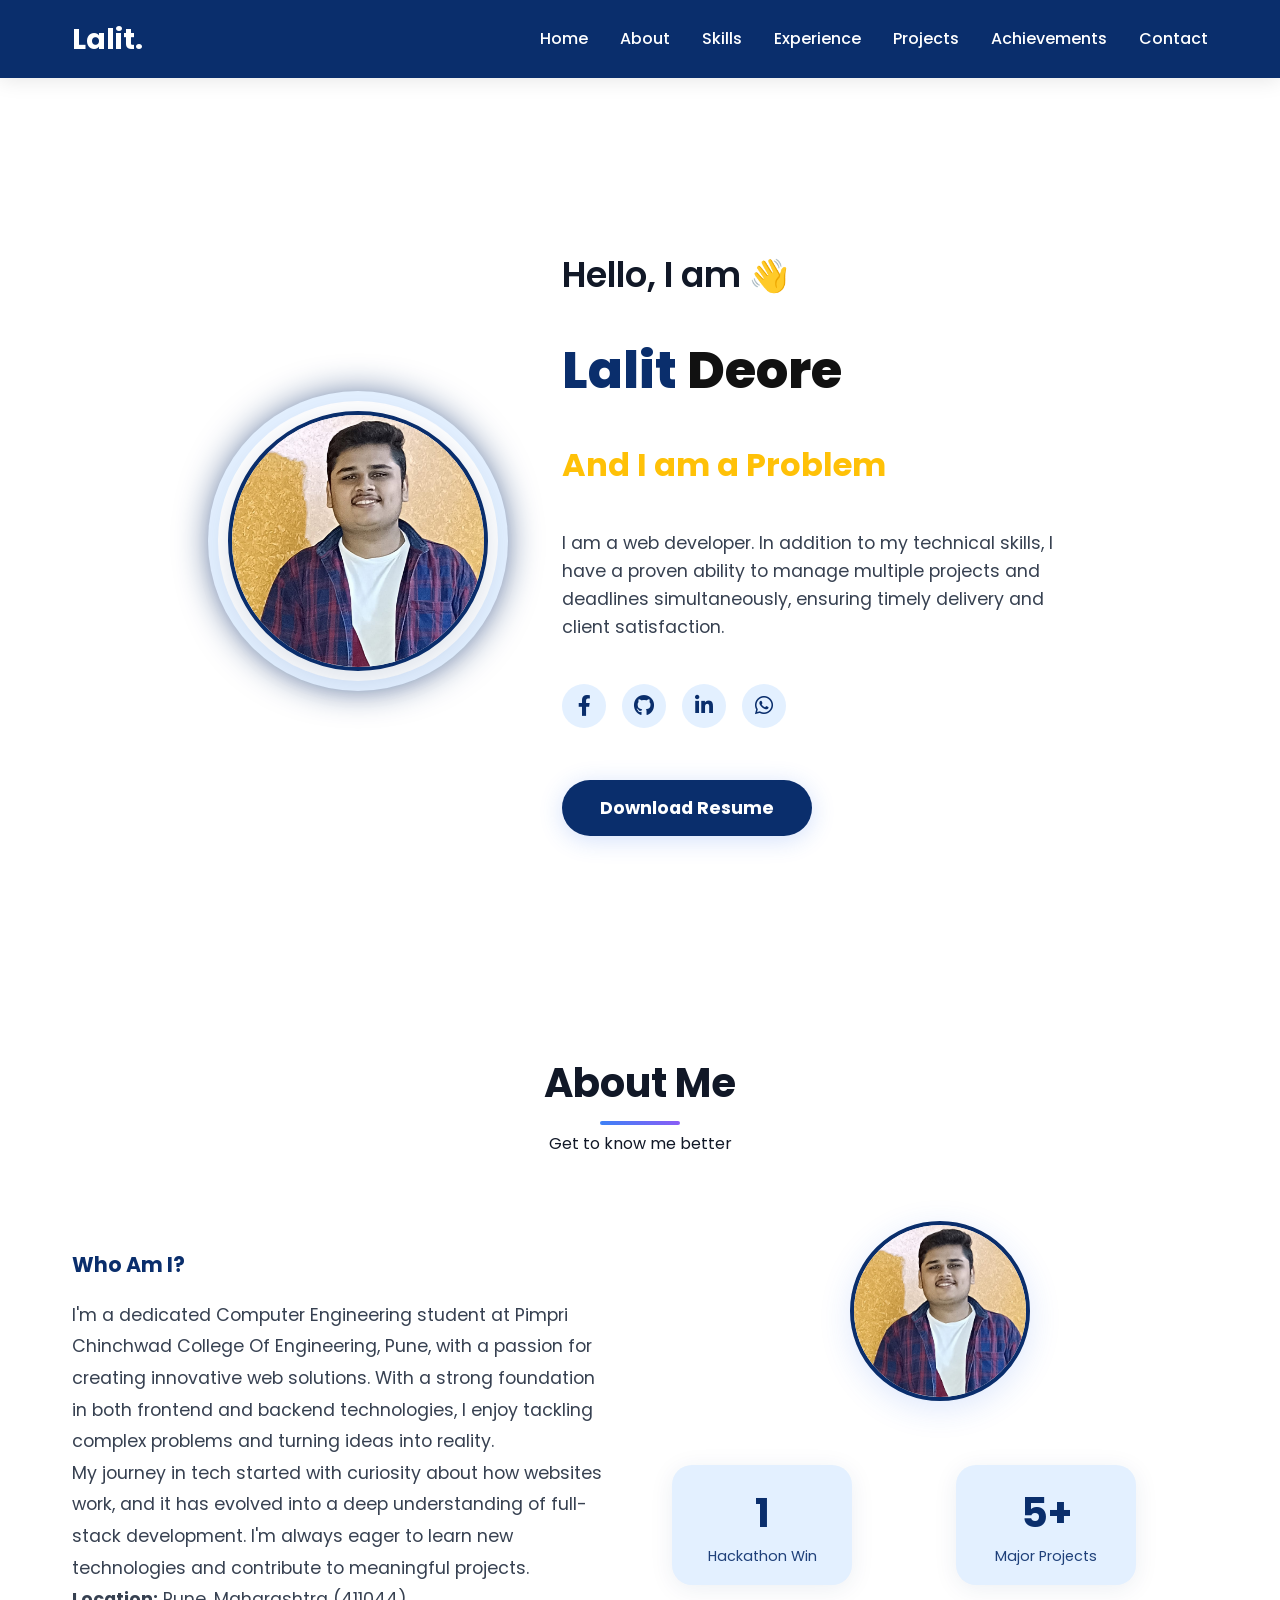
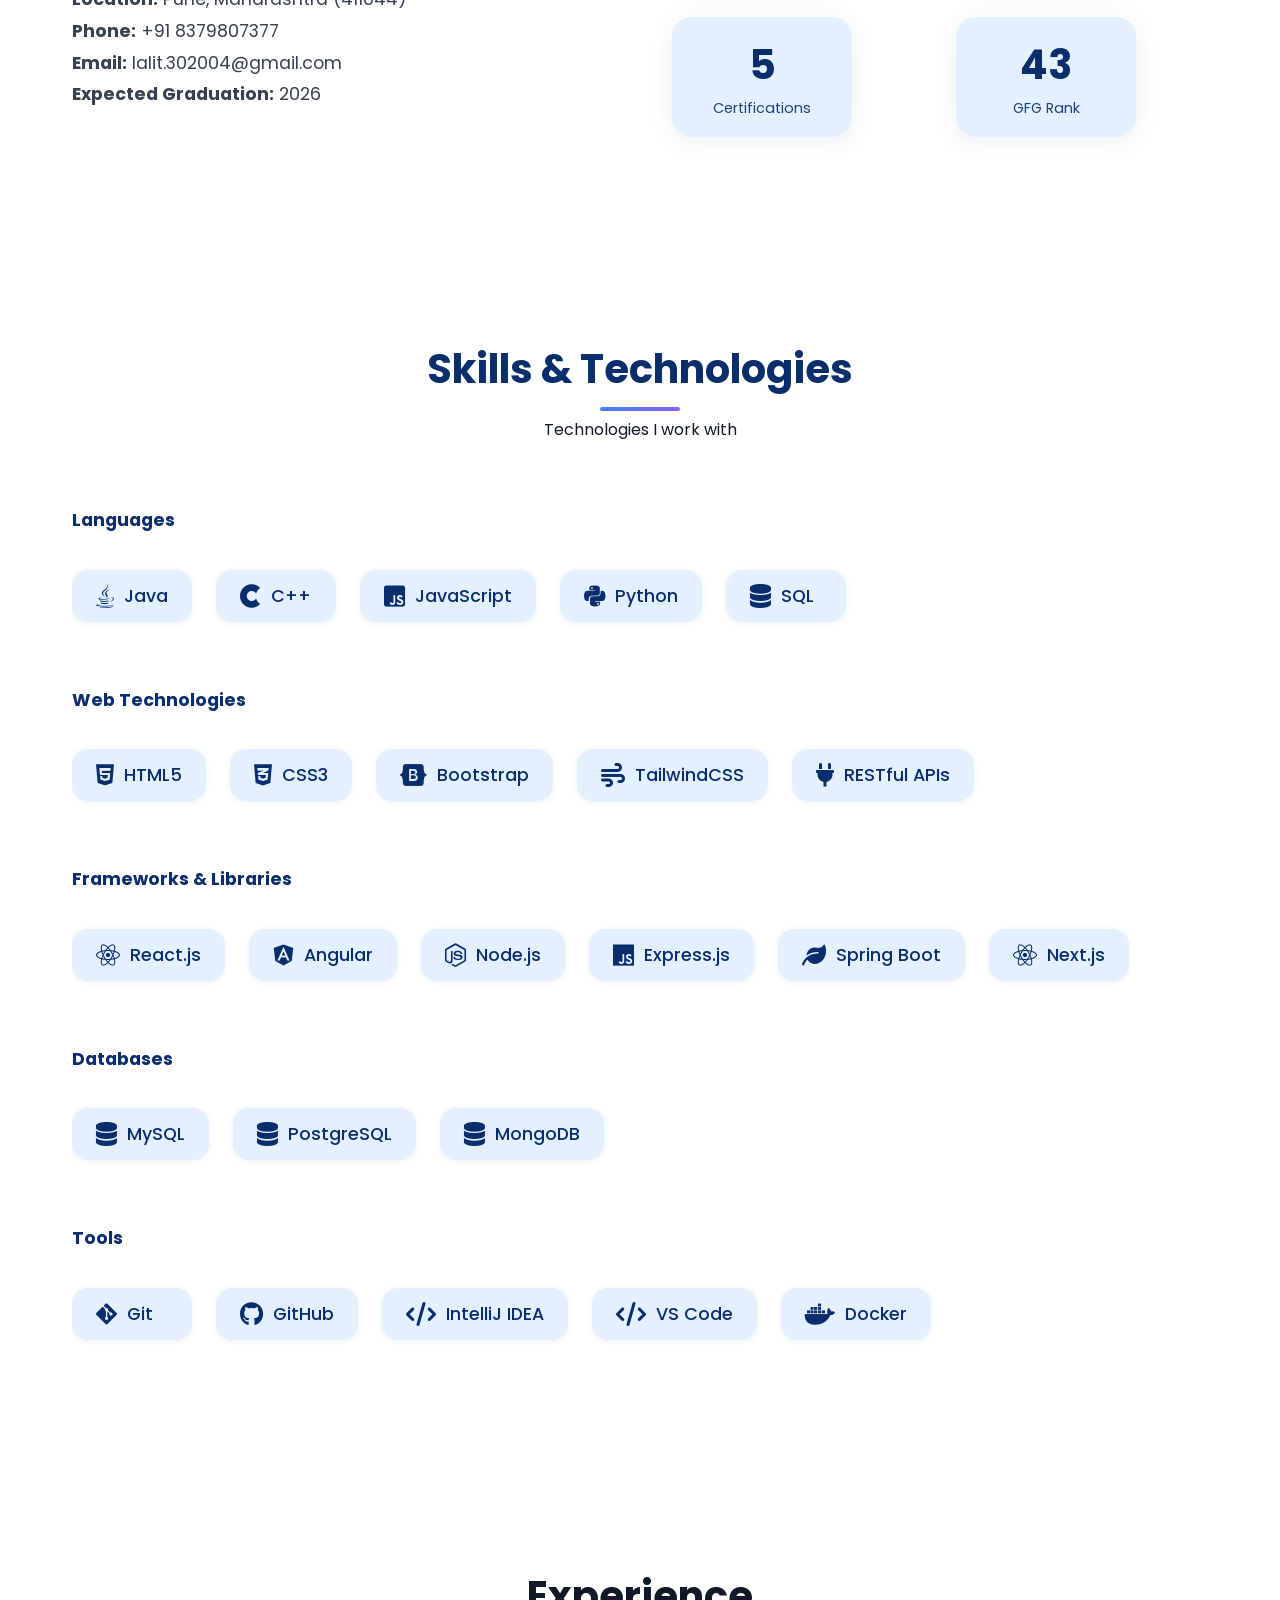
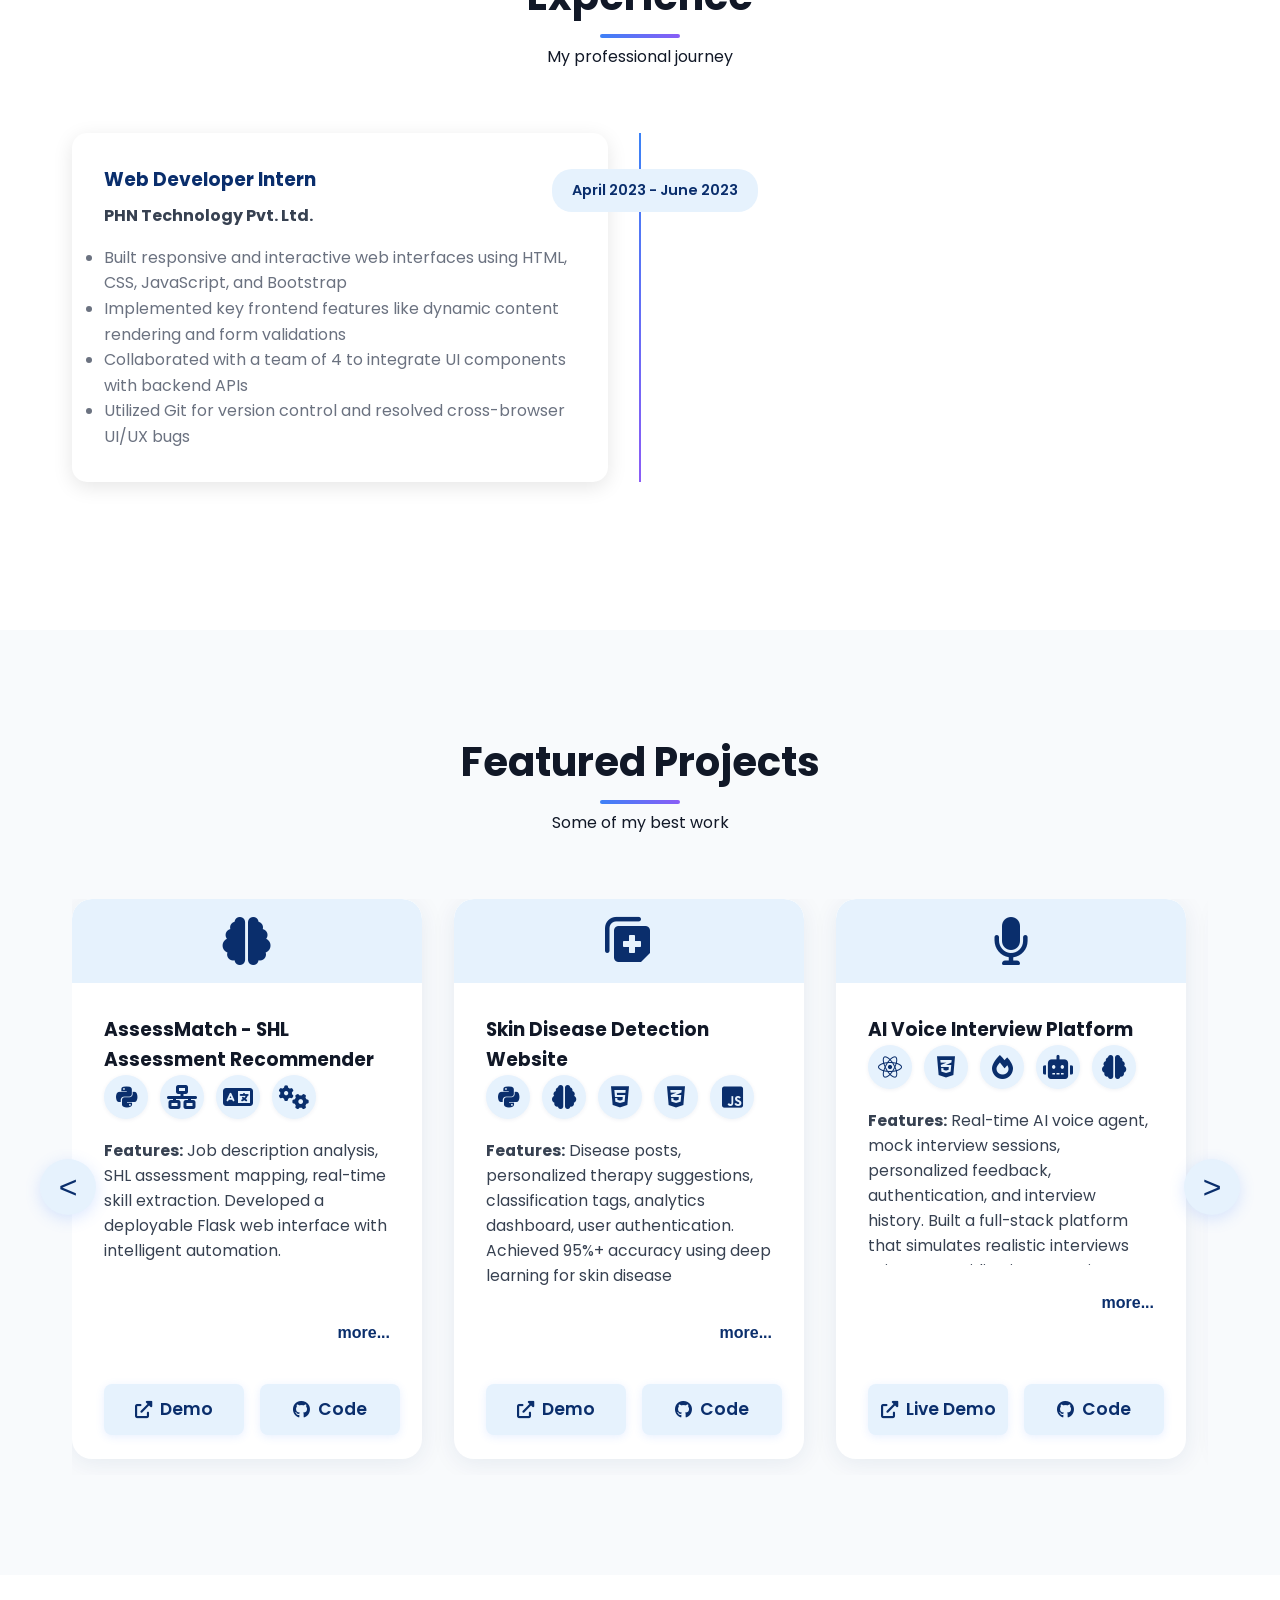
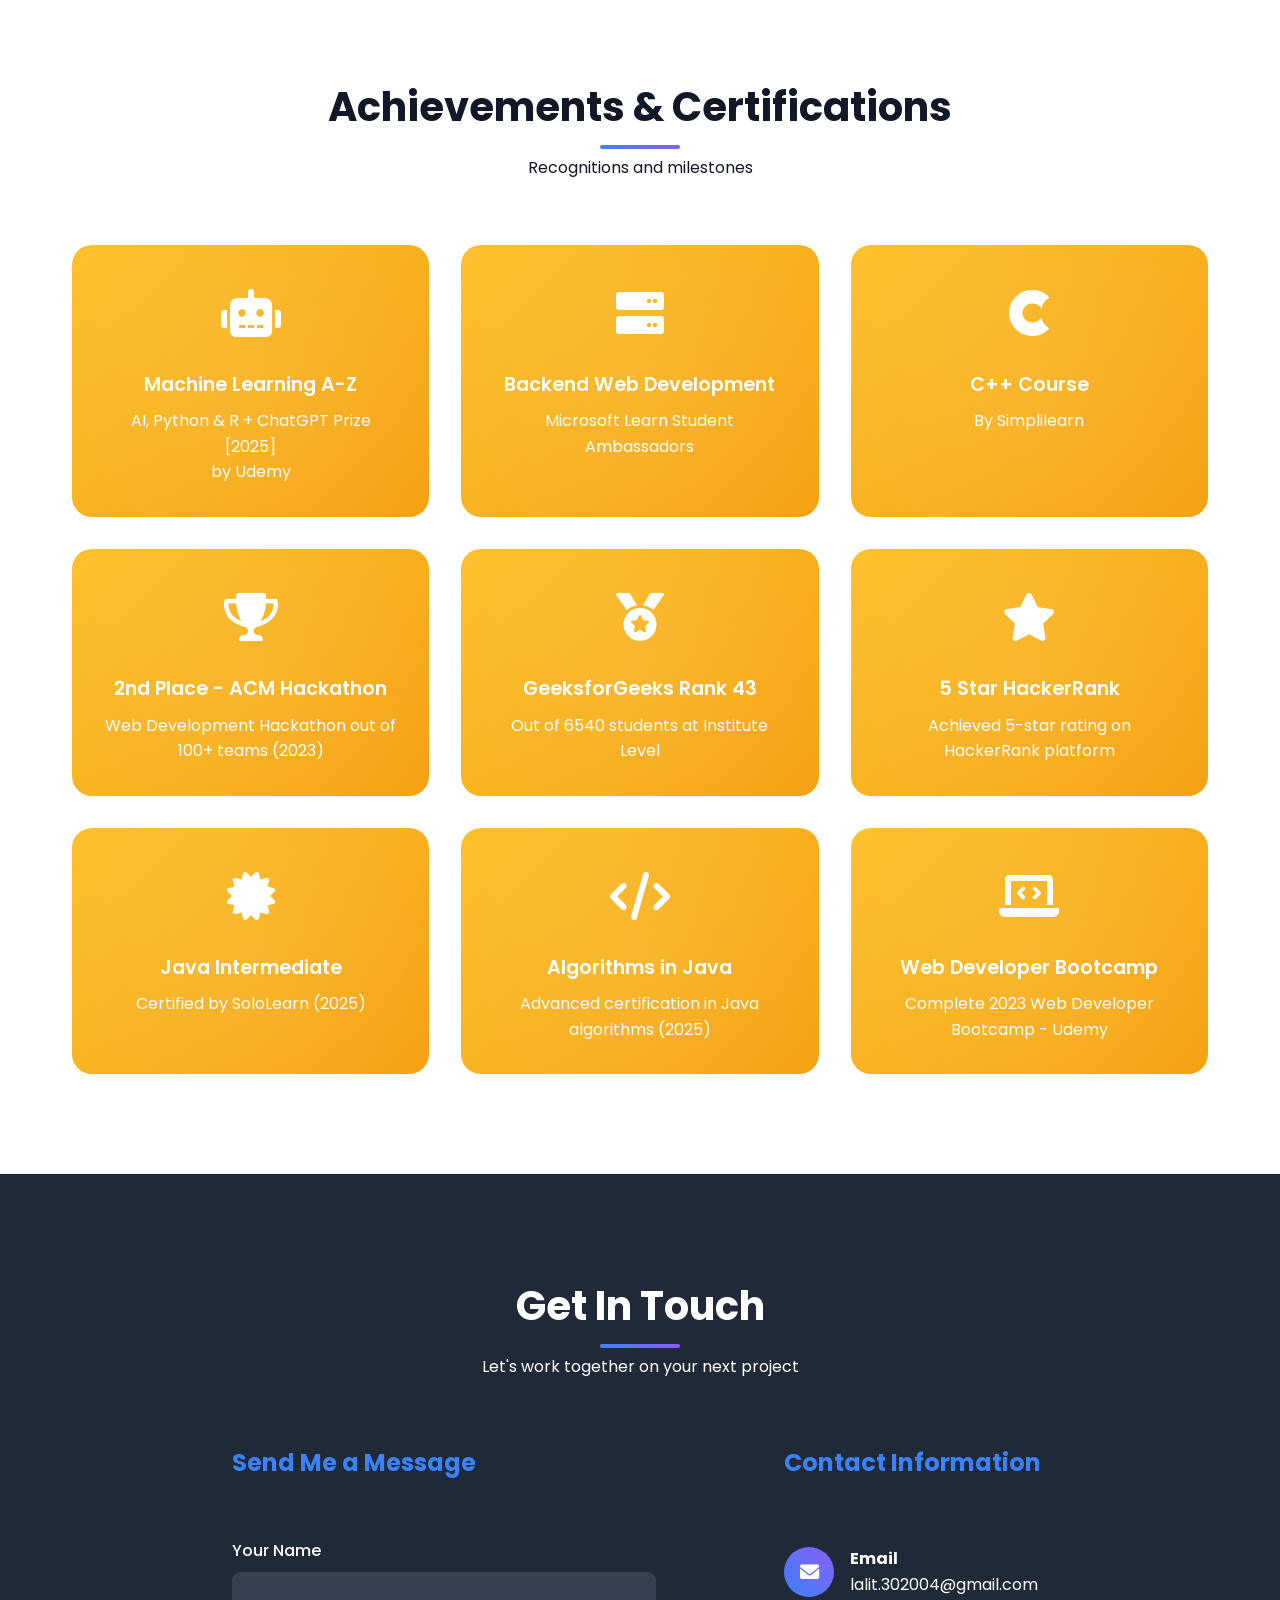
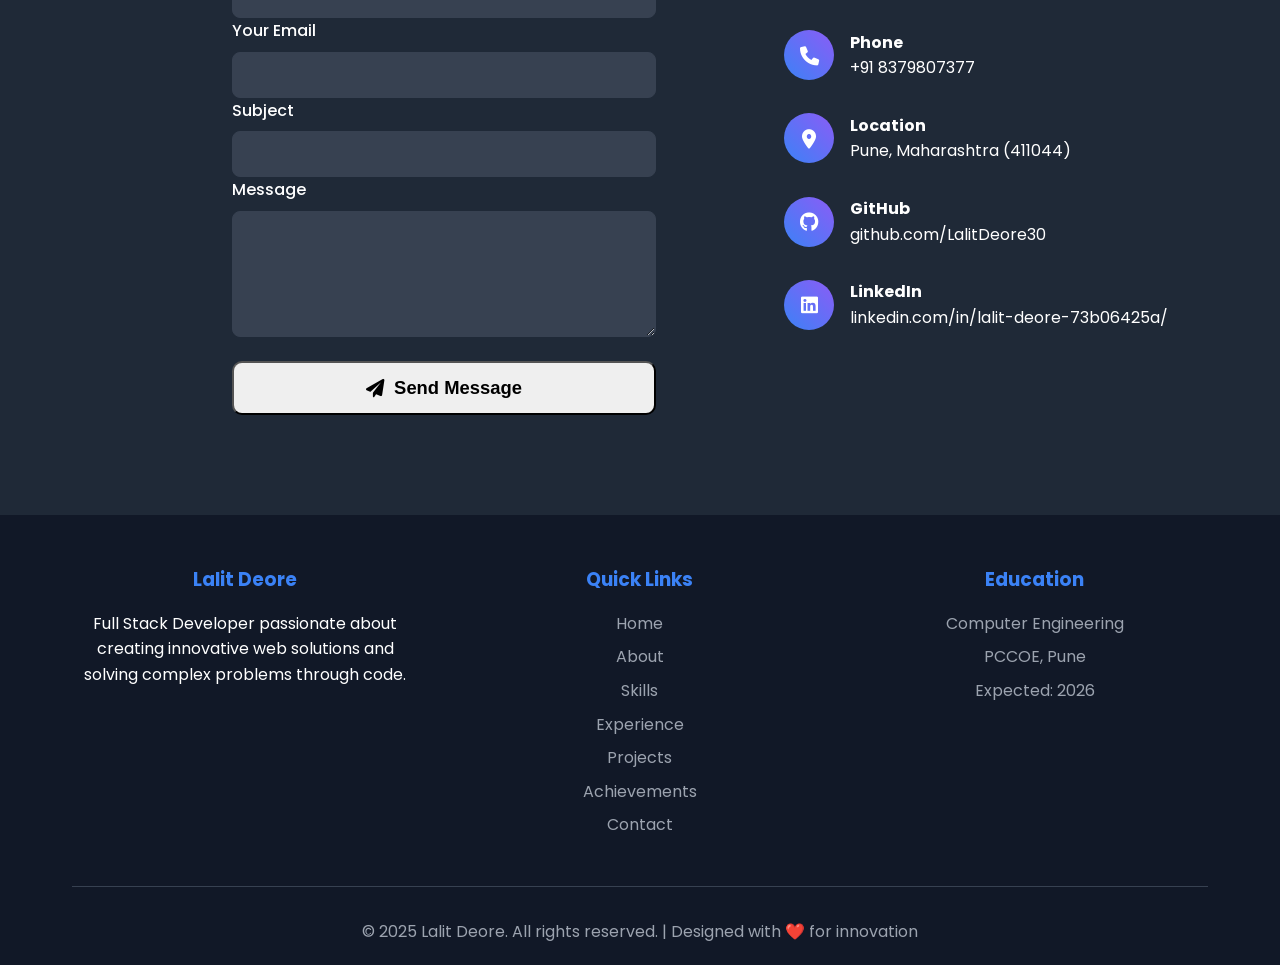
==== commit f8ae0800: "Update index.html" ====
--- a/index.html
+++ b/index.html
@@ -2693,6 +2693,15 @@
     </div>
 
     <script>
+      function scrollProjects(direction) {
+  const container = document.getElementById("projectCards");
+  const scrollAmount = container.clientWidth + 20; // adjust offset if needed
+  container.scrollBy({
+    left: direction * scrollAmount,
+    behavior: "smooth"
+  });
+}
+
       // Mobile menu toggle
       function toggleSidebar() {
         const sidebar = document.getElementById("sidebarMenu");
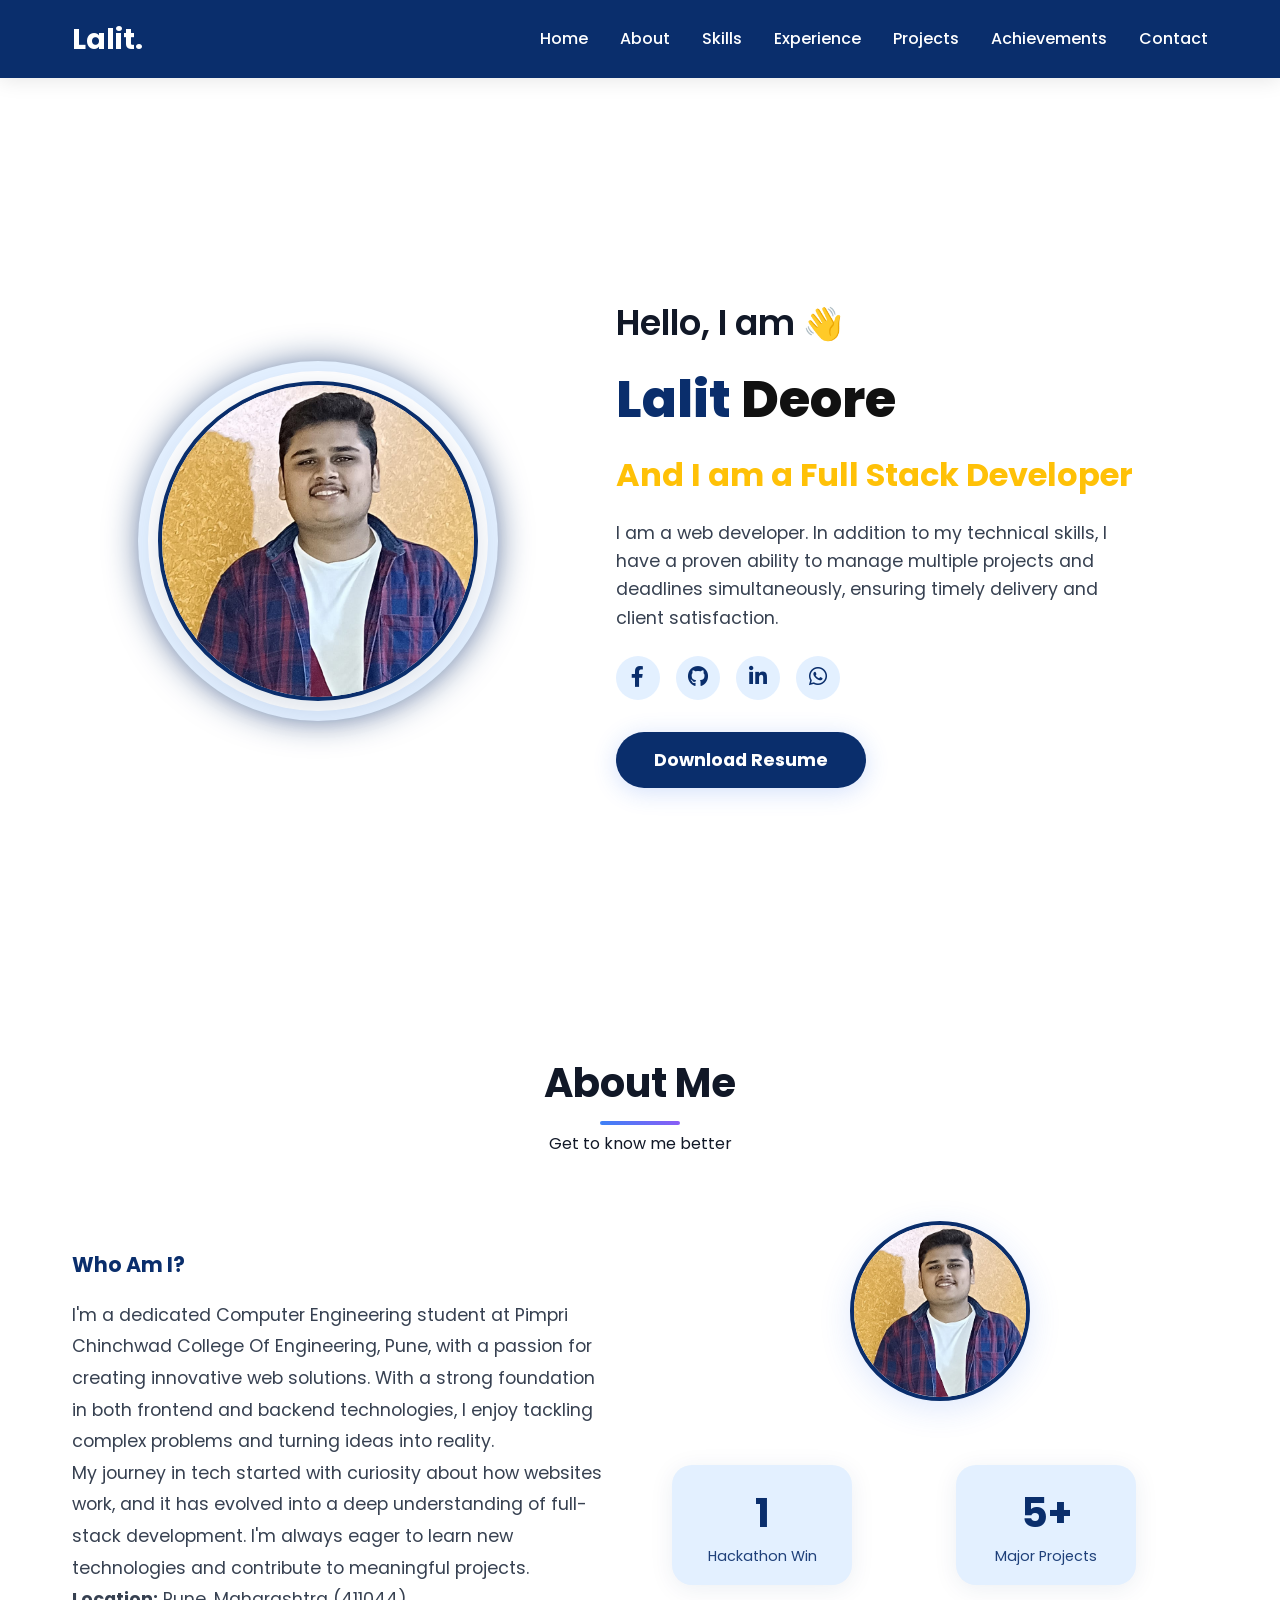
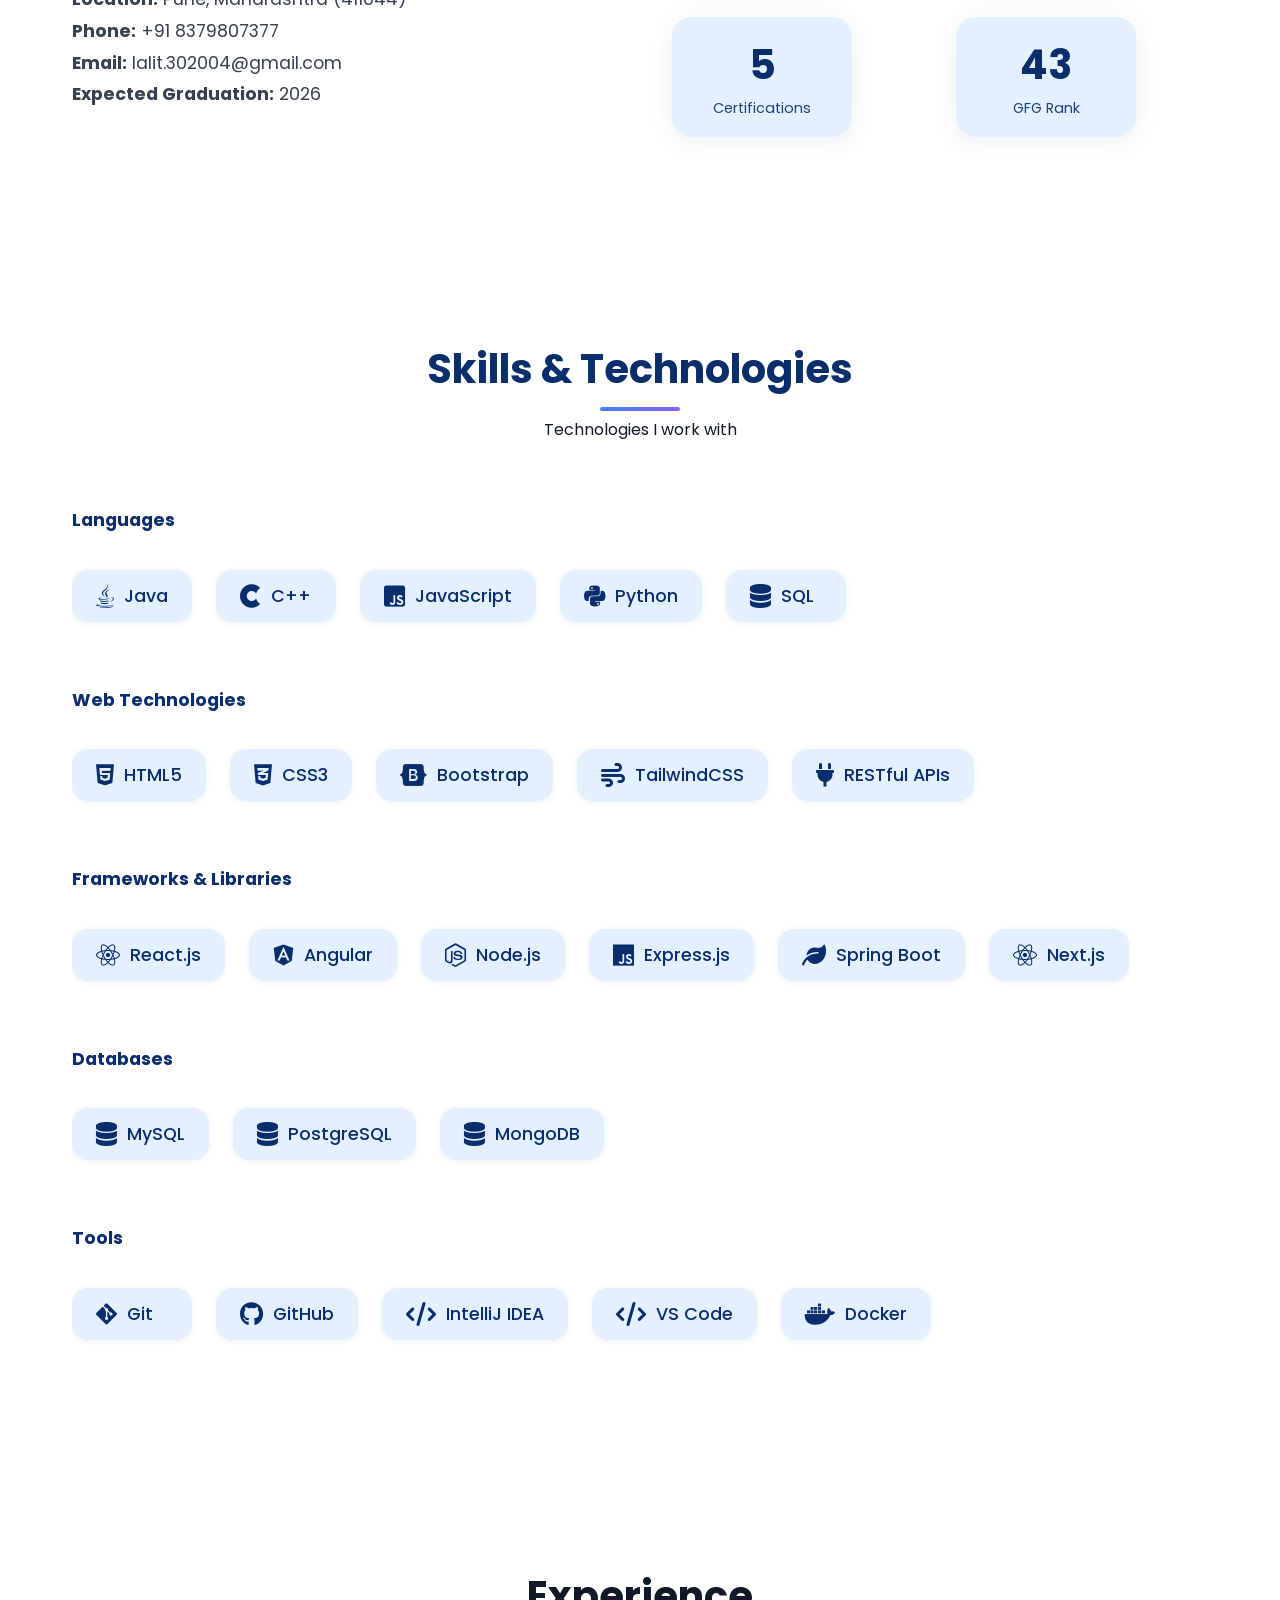
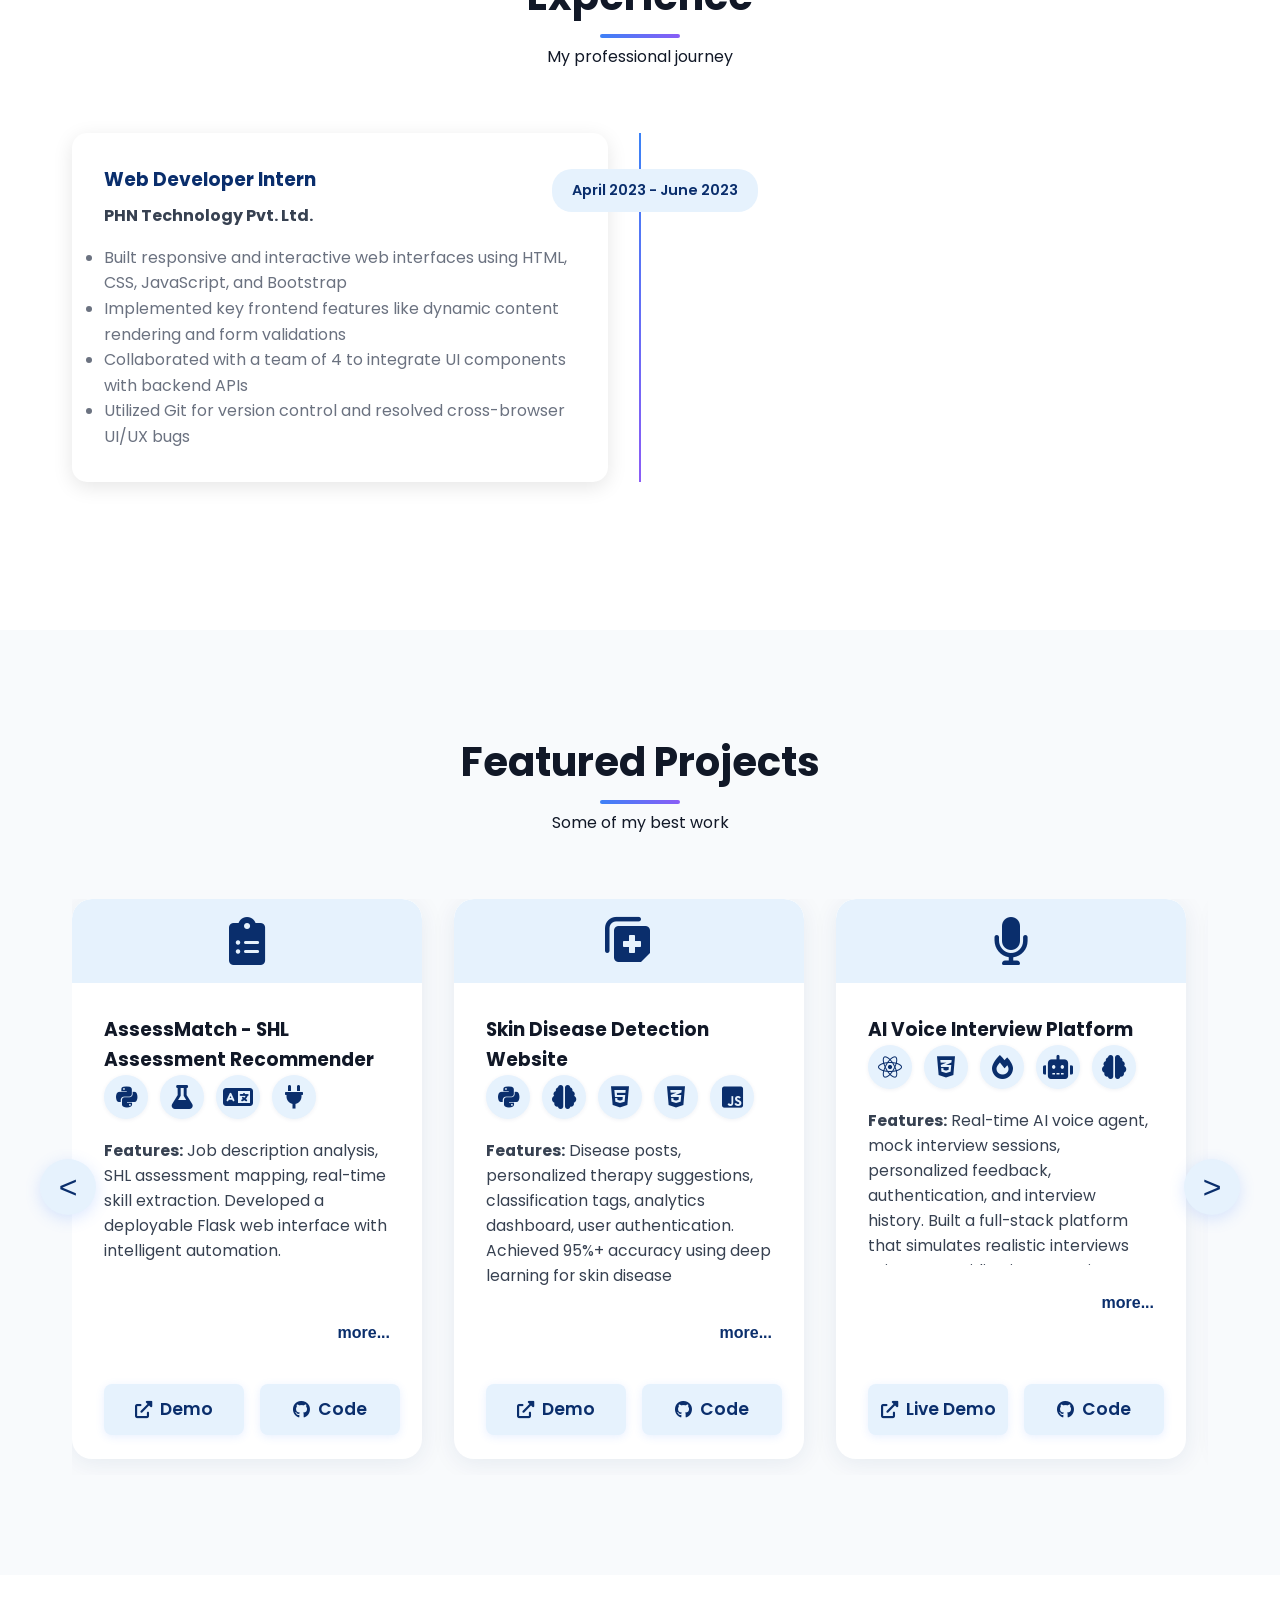
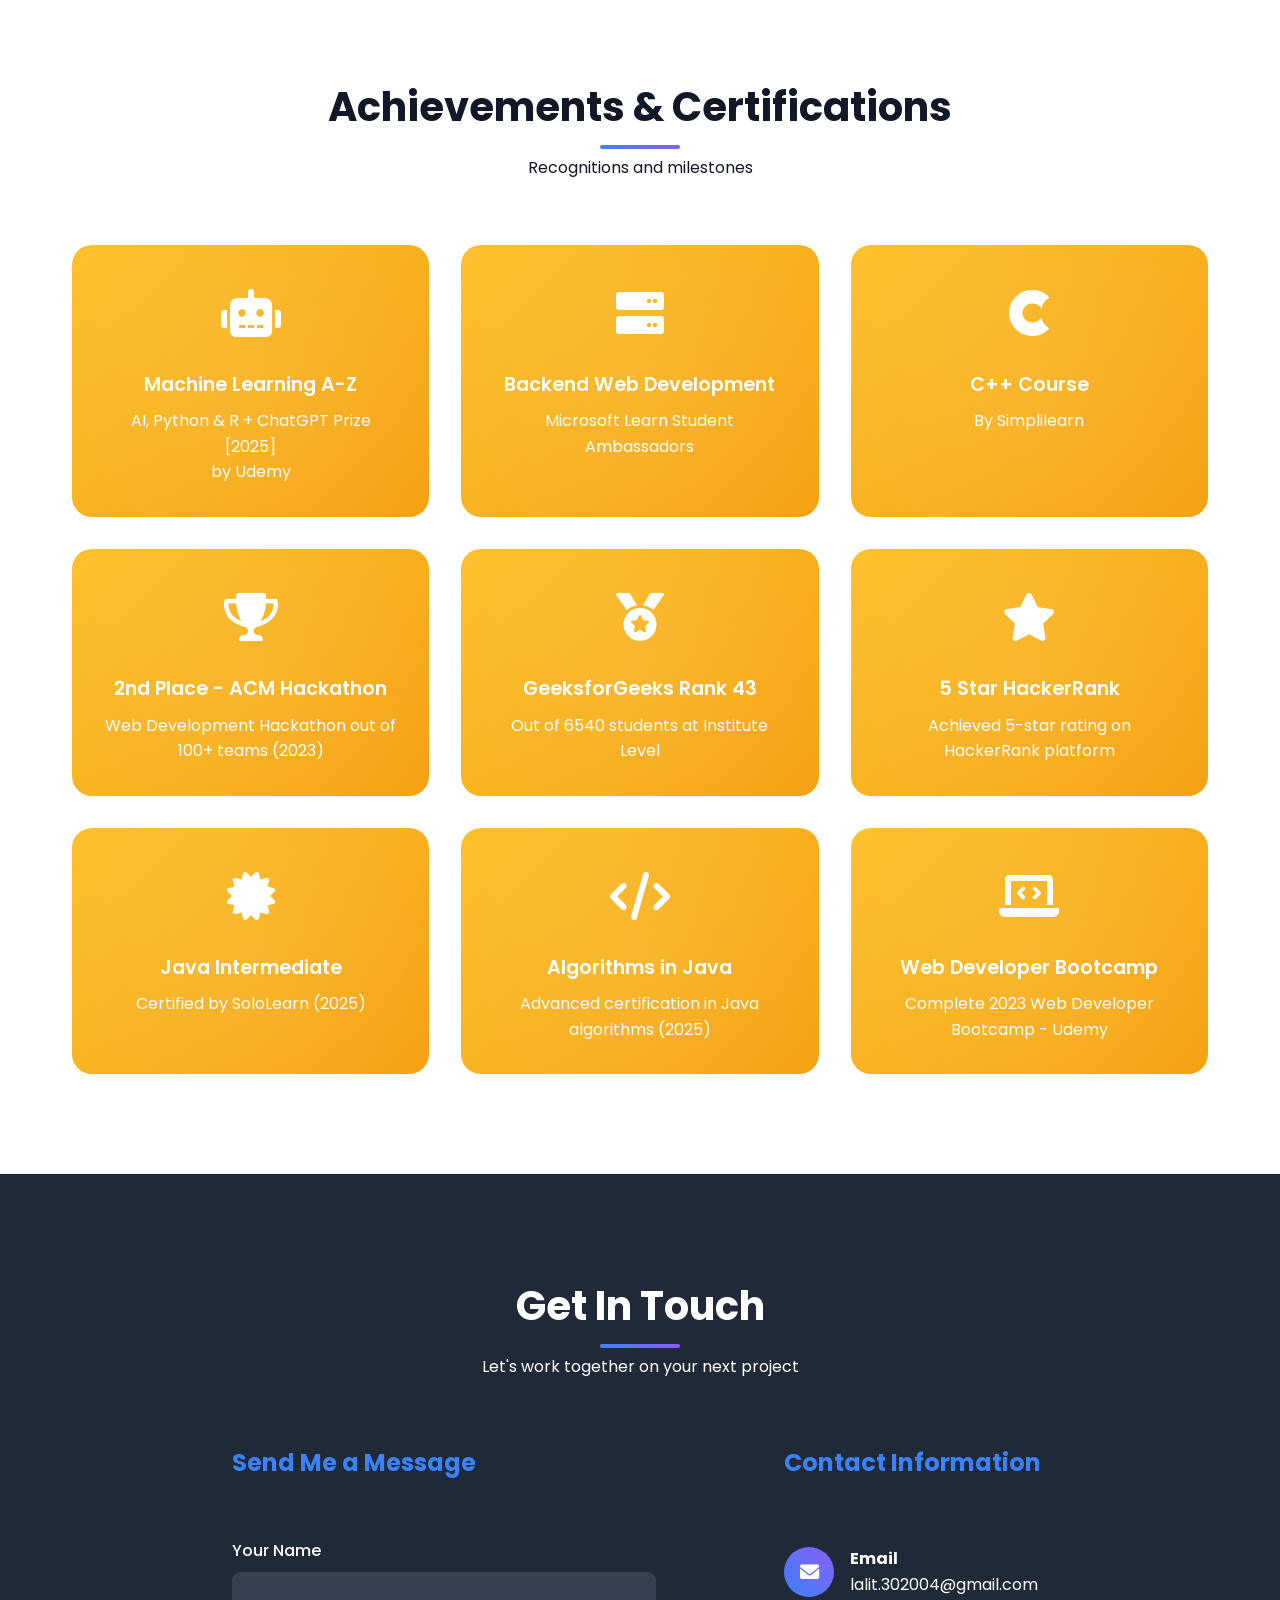
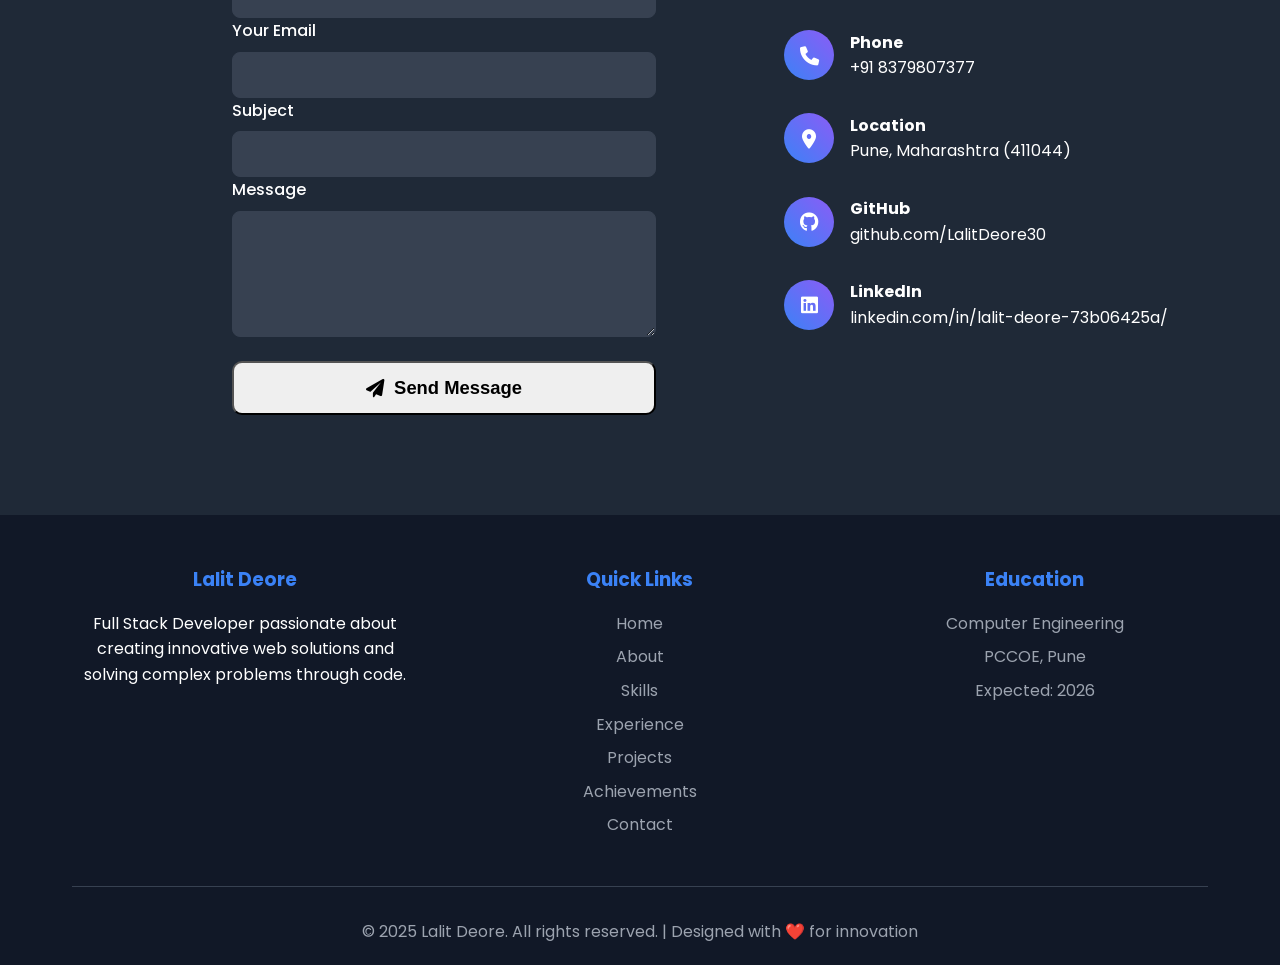
==== commit 00a8812c: "Update index.html" ====
--- a/index.html
+++ b/index.html
@@ -4,6 +4,7 @@
     <meta charset="UTF-8" />
     <meta name="viewport" content="width=device-width, initial-scale=1.0" />
     <title>Lalit Deore - Full Stack Developer</title>
+    <link rel="icon" type="image/png" href="icon.png" />
     <link
       href="https://cdnjs.cloudflare.com/ajax/libs/font-awesome/6.0.0/css/all.min.css"
       rel="stylesheet"
@@ -135,7 +136,7 @@
         padding: 2rem;
         display: flex;
         flex-direction: row;
-        gap: 4rem;
+        gap: 8rem;
         align-items: center;
         justify-content: center;
       }
@@ -151,8 +152,8 @@
       }
 
       .hero-img-glow img {
-        width: 260px;
-        height: 260px;
+        width: 320px;
+        height: 320px;
         border-radius: 50%;
         object-fit: cover;
         box-shadow: 0 8px 32px rgba(10, 46, 108, 0.15);
@@ -167,7 +168,6 @@
         flex-direction: column;
         align-items: flex-start;
         justify-content: center;
-        gap: 1.2rem;
       }
 
       .hero-content h2 {
@@ -2091,7 +2091,9 @@
           </button>
           <div class="project-cards" id="projectCards">
             <div class="card">
-              <div class="card-header"><i class="fas fa-brain"></i></div>
+              <div class="card-header">
+                <i class="fas fa-clipboard-list"></i>
+              </div>
               <div class="card-content">
                 <h3>AssessMatch - SHL Assessment Recommender</h3>
                 <div class="project-tech">
@@ -2100,7 +2102,7 @@
                     ><span class="tech-tooltip">Python</span></span
                   >
                   <span class="tech-icon-circle"
-                    ><i class="fas fa-network-wired"></i
+                    ><i class="fas fa-flask"></i
                     ><span class="tech-tooltip">Flask</span></span
                   >
                   <span class="tech-icon-circle"
@@ -2108,7 +2110,7 @@
                     ><span class="tech-tooltip">NLP</span></span
                   >
                   <span class="tech-icon-circle"
-                    ><i class="fas fa-cogs"></i
+                    ><i class="fas fa-plug"></i
                     ><span class="tech-tooltip">REST API</span></span
                   >
                 </div>
@@ -2249,12 +2251,20 @@
                 <h3>Service Booking Web App</h3>
                 <div class="project-tech">
                   <span class="tech-icon-circle"
+                    ><i class="fab fa-java"></i
+                    ><span class="tech-tooltip">Java</span></span
+                  >
+                  <span class="tech-icon-circle"
+                    ><i class="fab fa-angular"></i
+                    ><span class="tech-tooltip">Angular</span></span
+                  >
+                  <span class="tech-icon-circle"
                     ><i class="fas fa-leaf"></i
                     ><span class="tech-tooltip">Spring Boot</span></span
                   >
                   <span class="tech-icon-circle"
-                    ><i class="fas fa-code"></i
-                    ><span class="tech-tooltip">JWT</span></span
+                    ><i class="fa-solid fa-circle-check"></i
+                    ><span class="tech-tooltip">JWT Authentication</span></span
                   >
                   <span class="tech-icon-circle"
                     ><i class="fas fa-shield-alt"></i
@@ -2294,11 +2304,11 @@
                     ><span class="tech-tooltip">MySQL</span></span
                   >
                   <span class="tech-icon-circle"
-                    ><i class="fas fa-code"></i
+                    ><i class="fab fa-java"></i
                     ><span class="tech-tooltip">Java</span></span
                   >
                   <span class="tech-icon-circle"
-                    ><i class="fas fa-shield-alt"></i
+                    ><i class="fas fa-puzzle-piece"></i
                     ><span class="tech-tooltip"
                       >Modular Architecture</span
                     ></span
@@ -2337,15 +2347,15 @@
                 <h3>Internshala Automation</h3>
                 <div class="project-tech">
                   <span class="tech-icon-circle"
-                    ><i class="fas fa-robot"></i
-                    ><span class="tech-tooltip">Selenium</span></span
-                  >
-                  <span class="tech-icon-circle"
-                    ><i class="fas fa-code"></i
+                    ><i class="fas fa-globe"></i
+                    ><span class="tech-tooltip">Puppeter</span></span
+                  >
+                  <span class="tech-icon-circle"
+                    ><i class="fab fa-python"></i
                     ><span class="tech-tooltip">Python</span></span
                   >
                   <span class="tech-icon-circle"
-                    ><i class="fas fa-shield-alt"></i
+                    ><i class="fas fa-cogs"></i
                     ><span class="tech-tooltip">Automation</span></span
                   >
                 </div>
@@ -2384,12 +2394,20 @@
                 <h3>Pathashala E-Learning Platform</h3>
                 <div class="project-tech">
                   <span class="tech-icon-circle"
-                    ><i class="fas fa-code"></i
-                    ><span class="tech-tooltip">React</span></span
-                  >
-                  <span class="tech-icon-circle"
-                    ><i class="fas fa-shield-alt"></i
-                    ><span class="tech-tooltip">Authentication</span></span
+                    ><i class="fab fa-html5"></i
+                    ><span class="tech-tooltip">HTML</span></span
+                  >
+                  <span class="tech-icon-circle"
+                    ><i class="fab fa-js-square"></i
+                    ><span class="tech-tooltip">JavaScript</span></span
+                  >
+                  <span class="tech-icon-circle"
+                    ><i class="fas fa-database"></i
+                    ><span class="tech-tooltip">MongoDB</span></span
+                  >
+                  <span class="tech-icon-circle"
+                    ><i class="fas fa-comments"></i
+                    ><span class="tech-tooltip">Chat</span></span
                   >
                   <span class="tech-icon-circle"
                     ><i class="fas fa-video"></i
@@ -2429,12 +2447,16 @@
                 <h3>College Event Management System</h3>
                 <div class="project-tech">
                   <span class="tech-icon-circle"
-                    ><i class="fas fa-code"></i
-                    ><span class="tech-tooltip">React</span></span
+                    ><i class="fab fa-java"></i
+                    ><span class="tech-tooltip">Java</span></span
                   >
                   <span class="tech-icon-circle"
                     ><i class="fas fa-shield-alt"></i
                     ><span class="tech-tooltip">Authentication</span></span
+                  >
+                  <span class="tech-icon-circle"
+                    ><i class="fas fa-database"></i
+                    ><span class="tech-tooltip">MySQL</span></span
                   >
                   <span class="tech-icon-circle"
                     ><i class="fas fa-user-circle"></i
@@ -2561,7 +2583,7 @@
             <h3 style="color: #3b82f6; margin-bottom: 2rem; font-size: 1.5rem">
               Send Me a Message
             </h3>
-            <form>
+            <form onsubmit="sendEmail(event)">
               <div class="form-group">
                 <label for="name">Your Name</label>
                 <input type="text" id="name" name="name" required />
@@ -2694,13 +2716,13 @@
 
     <script>
       function scrollProjects(direction) {
-  const container = document.getElementById("projectCards");
-  const scrollAmount = container.clientWidth + 20; // adjust offset if needed
-  container.scrollBy({
-    left: direction * scrollAmount,
-    behavior: "smooth"
-  });
-}
+        const container = document.getElementById("projectCards");
+        const scrollAmount = container.clientWidth + 20; // adjust offset if needed
+        container.scrollBy({
+          left: direction * scrollAmount,
+          behavior: "smooth",
+        });
+      }
 
       // Mobile menu toggle
       function toggleSidebar() {
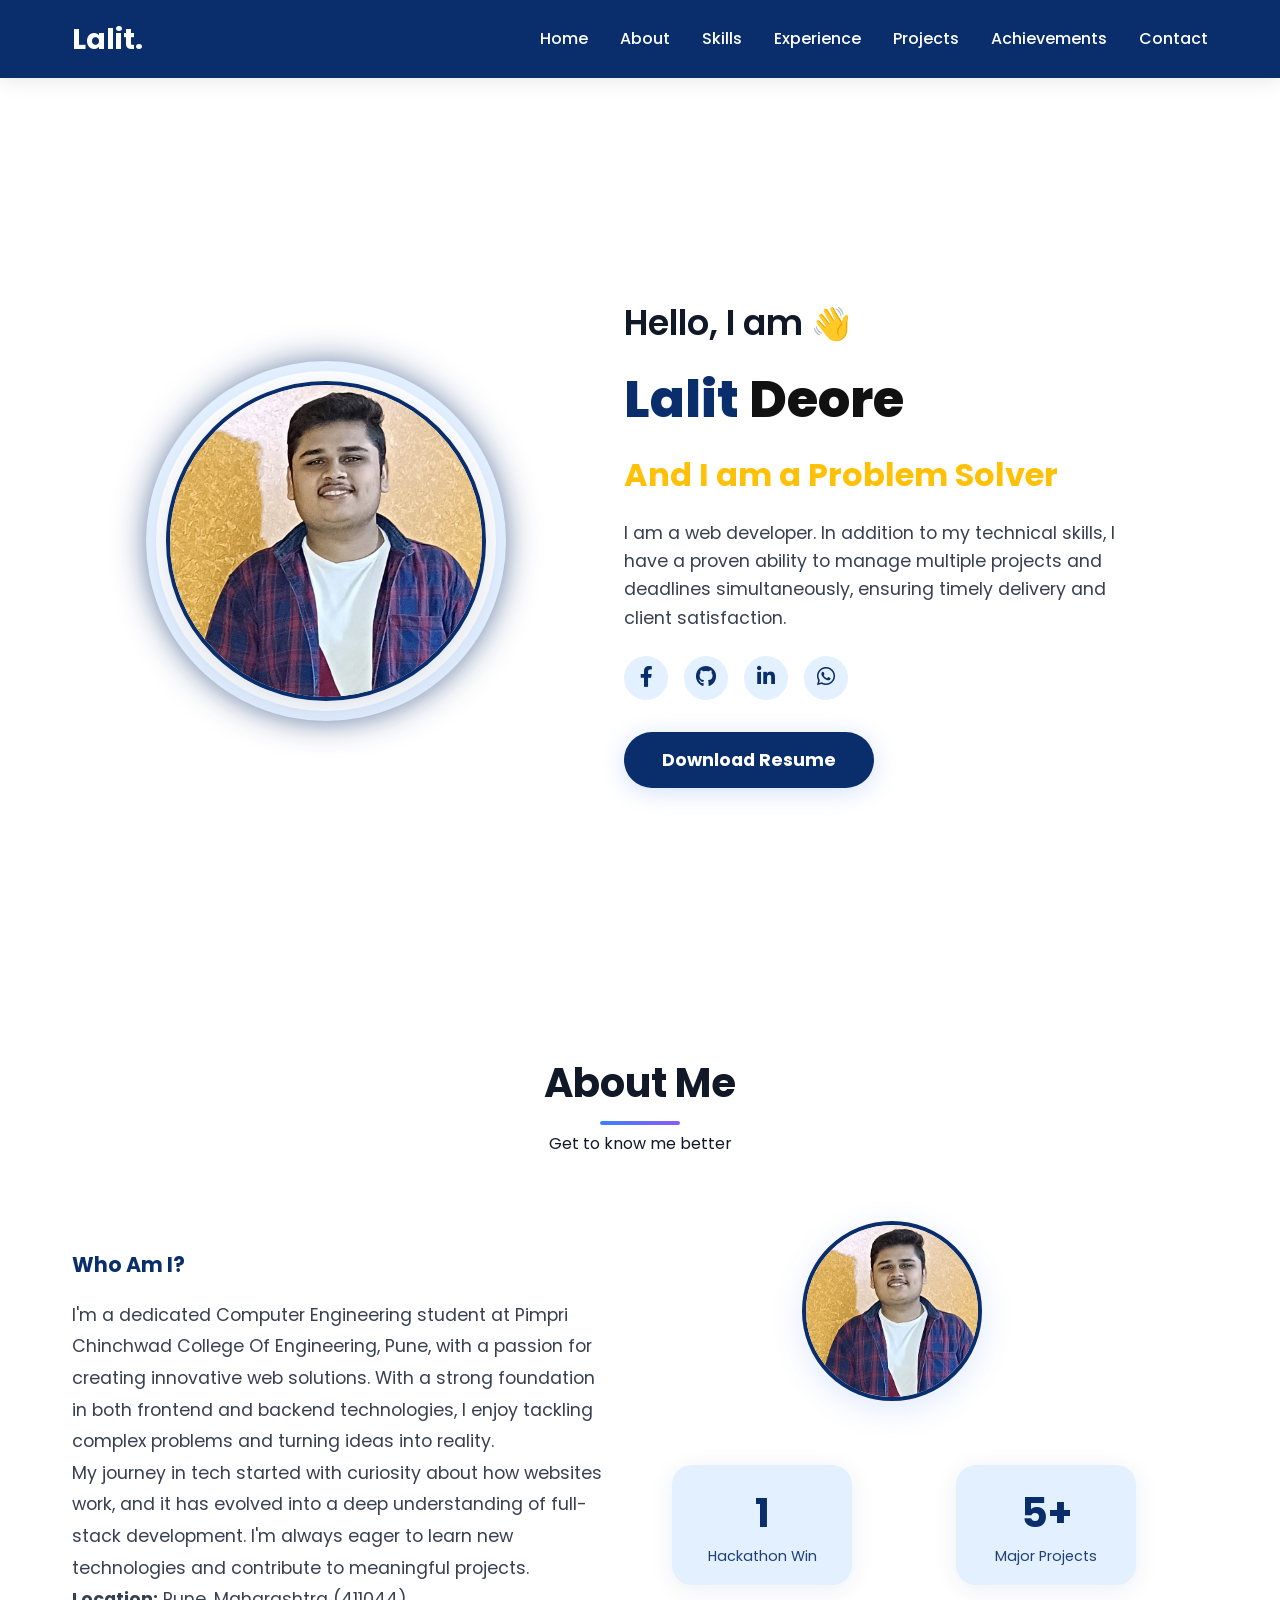
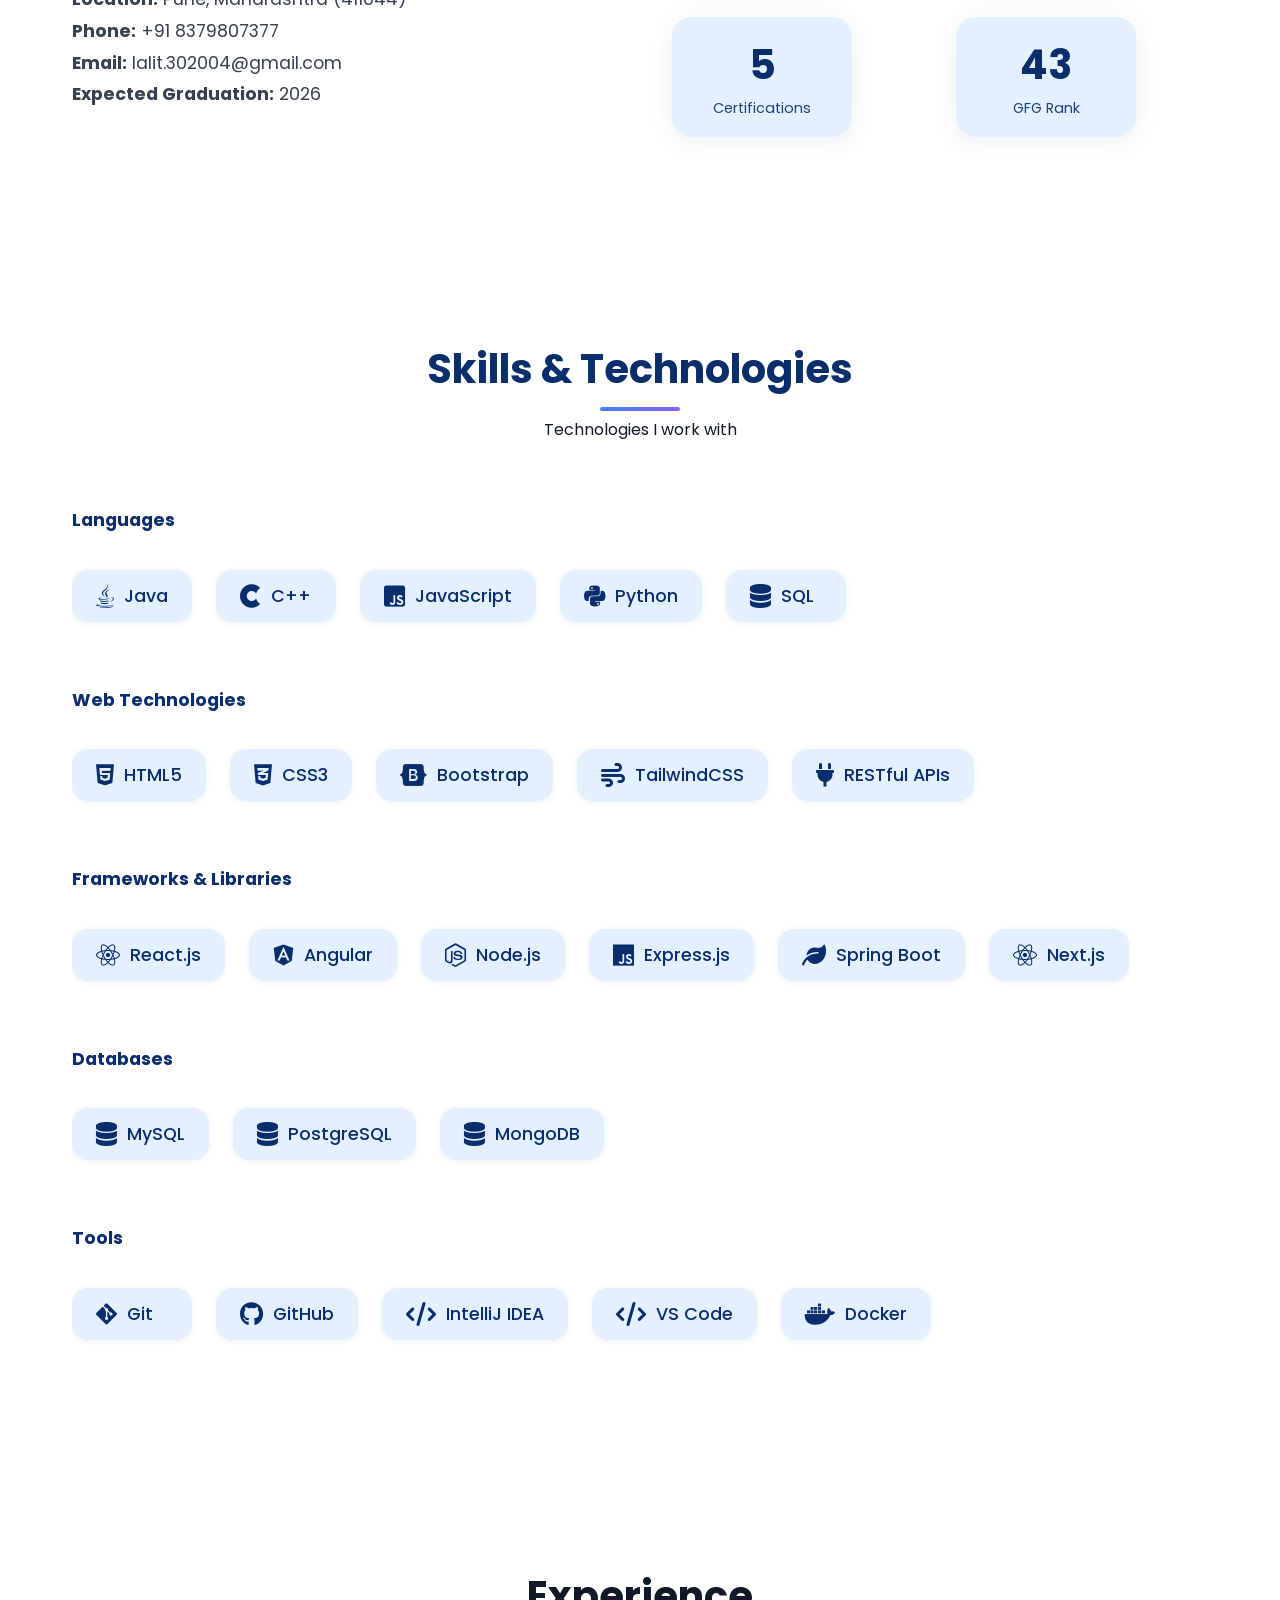
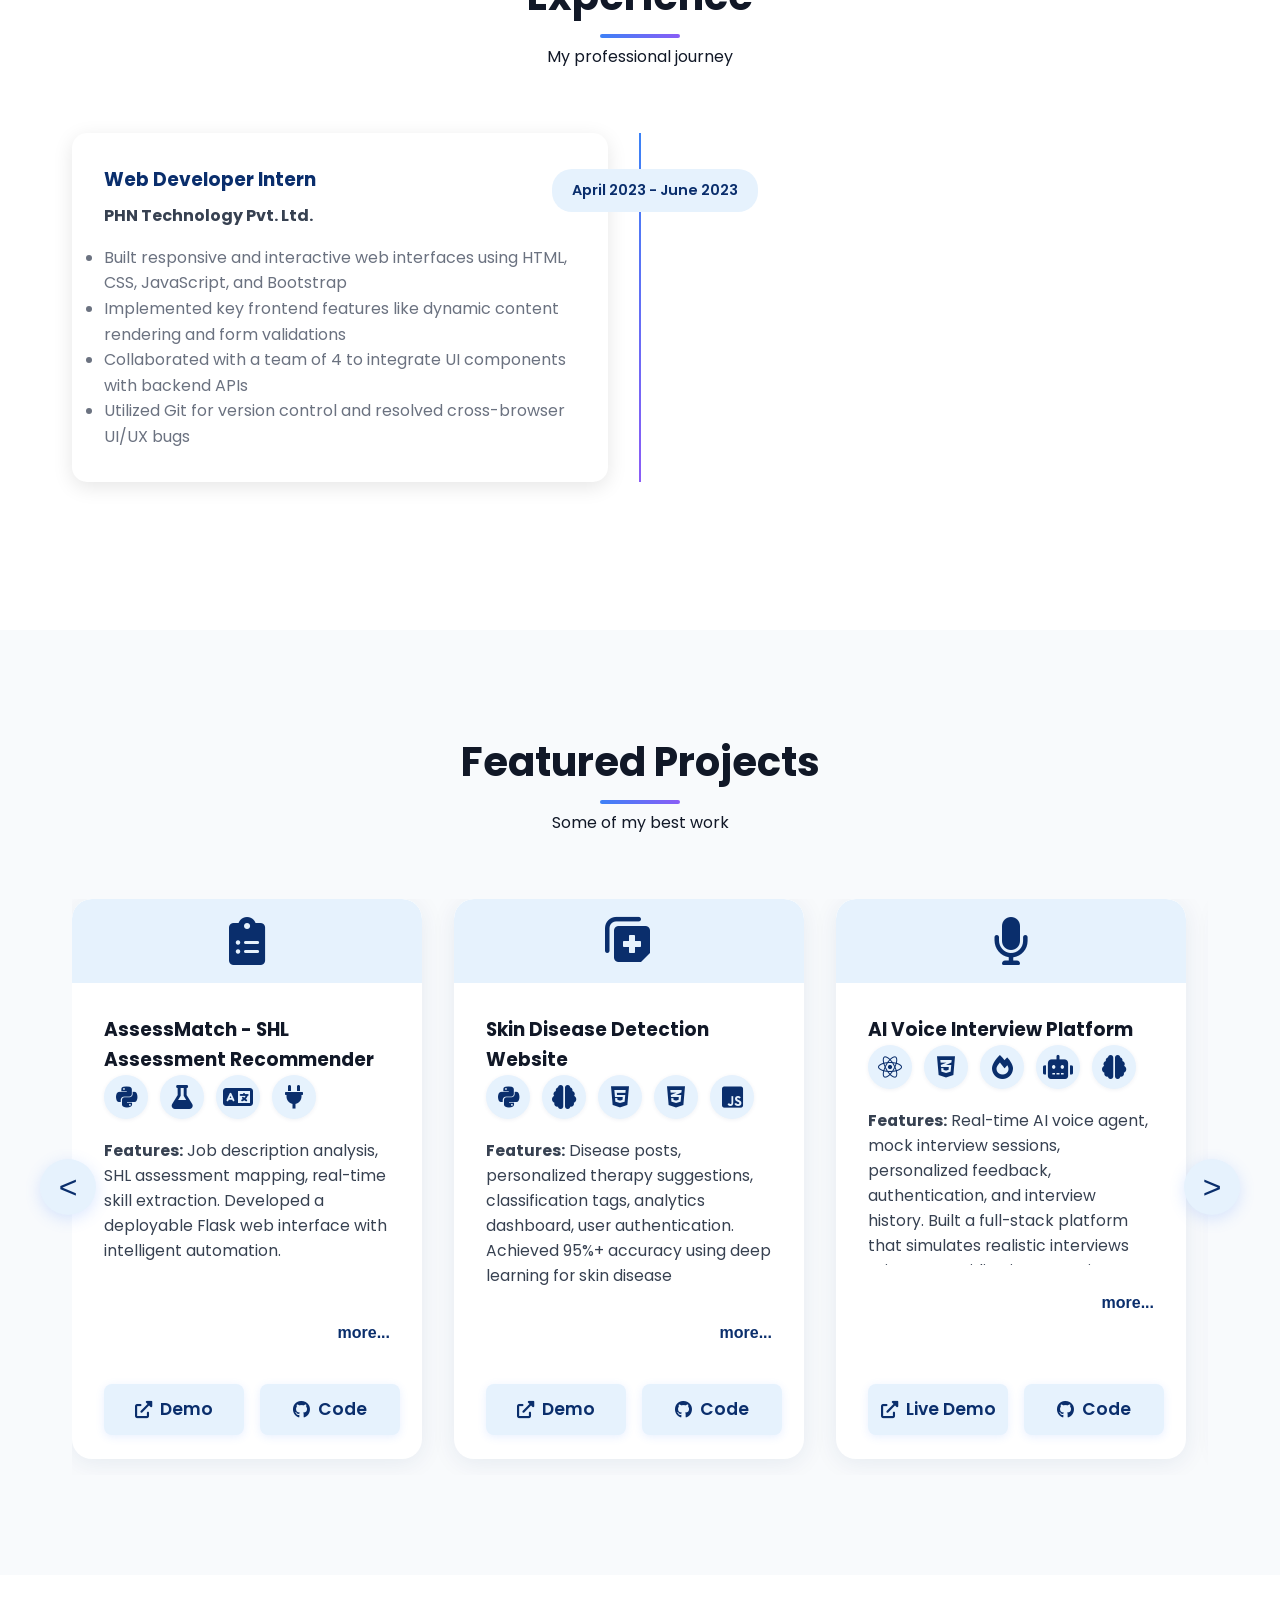
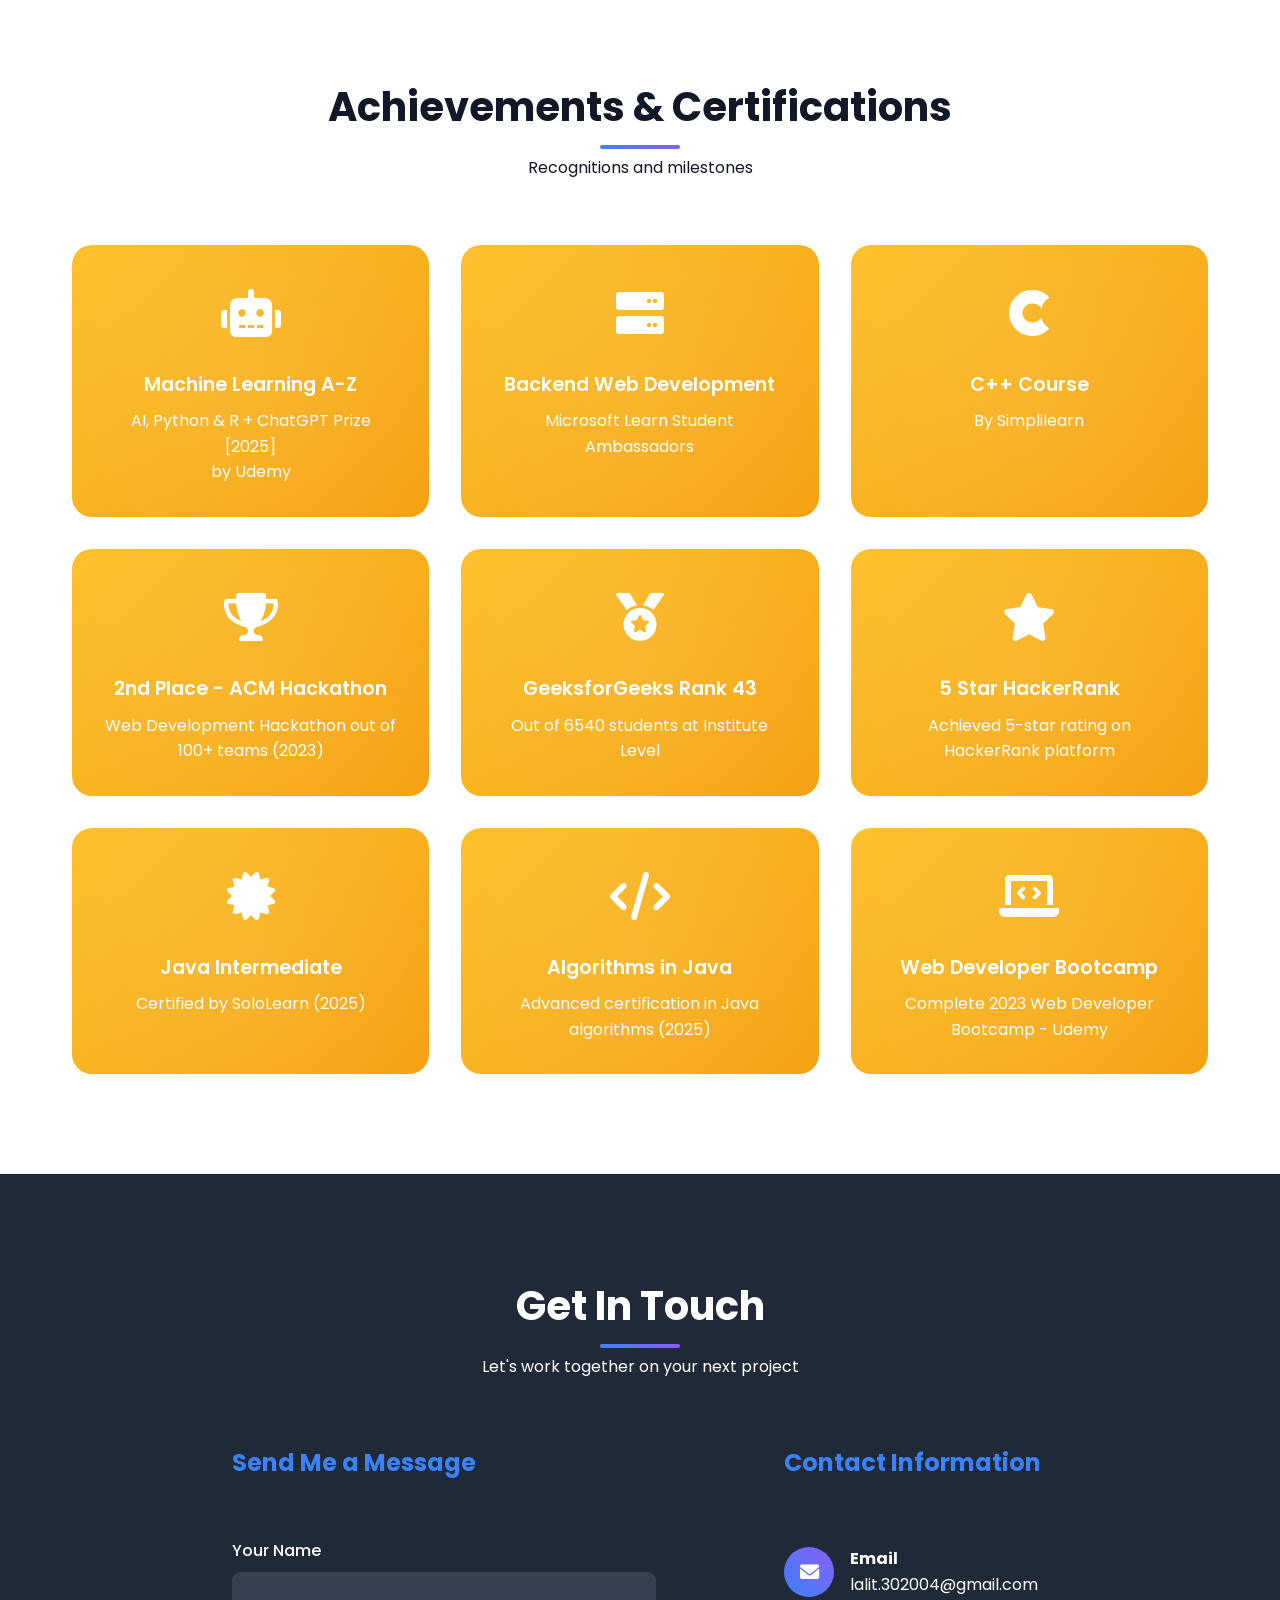
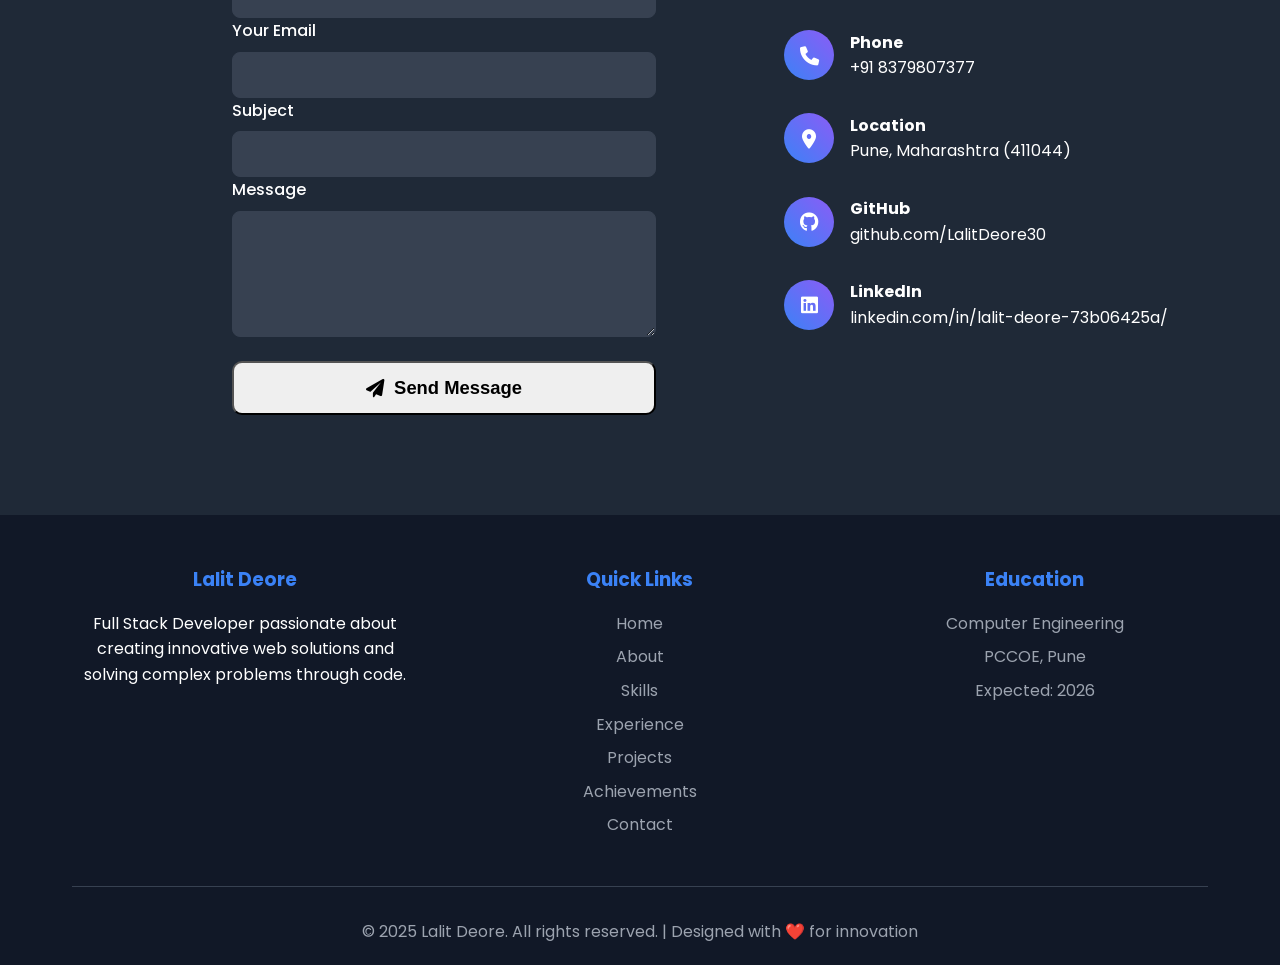
==== commit a66639ca: "Update index.html" ====
--- a/index.html
+++ b/index.html
@@ -1829,6 +1829,7 @@
                 object-fit: cover;
                 background: #fff;
                 margin-bottom: 2rem;
+                margin-right: 6rem;
               "
             />
             <div
